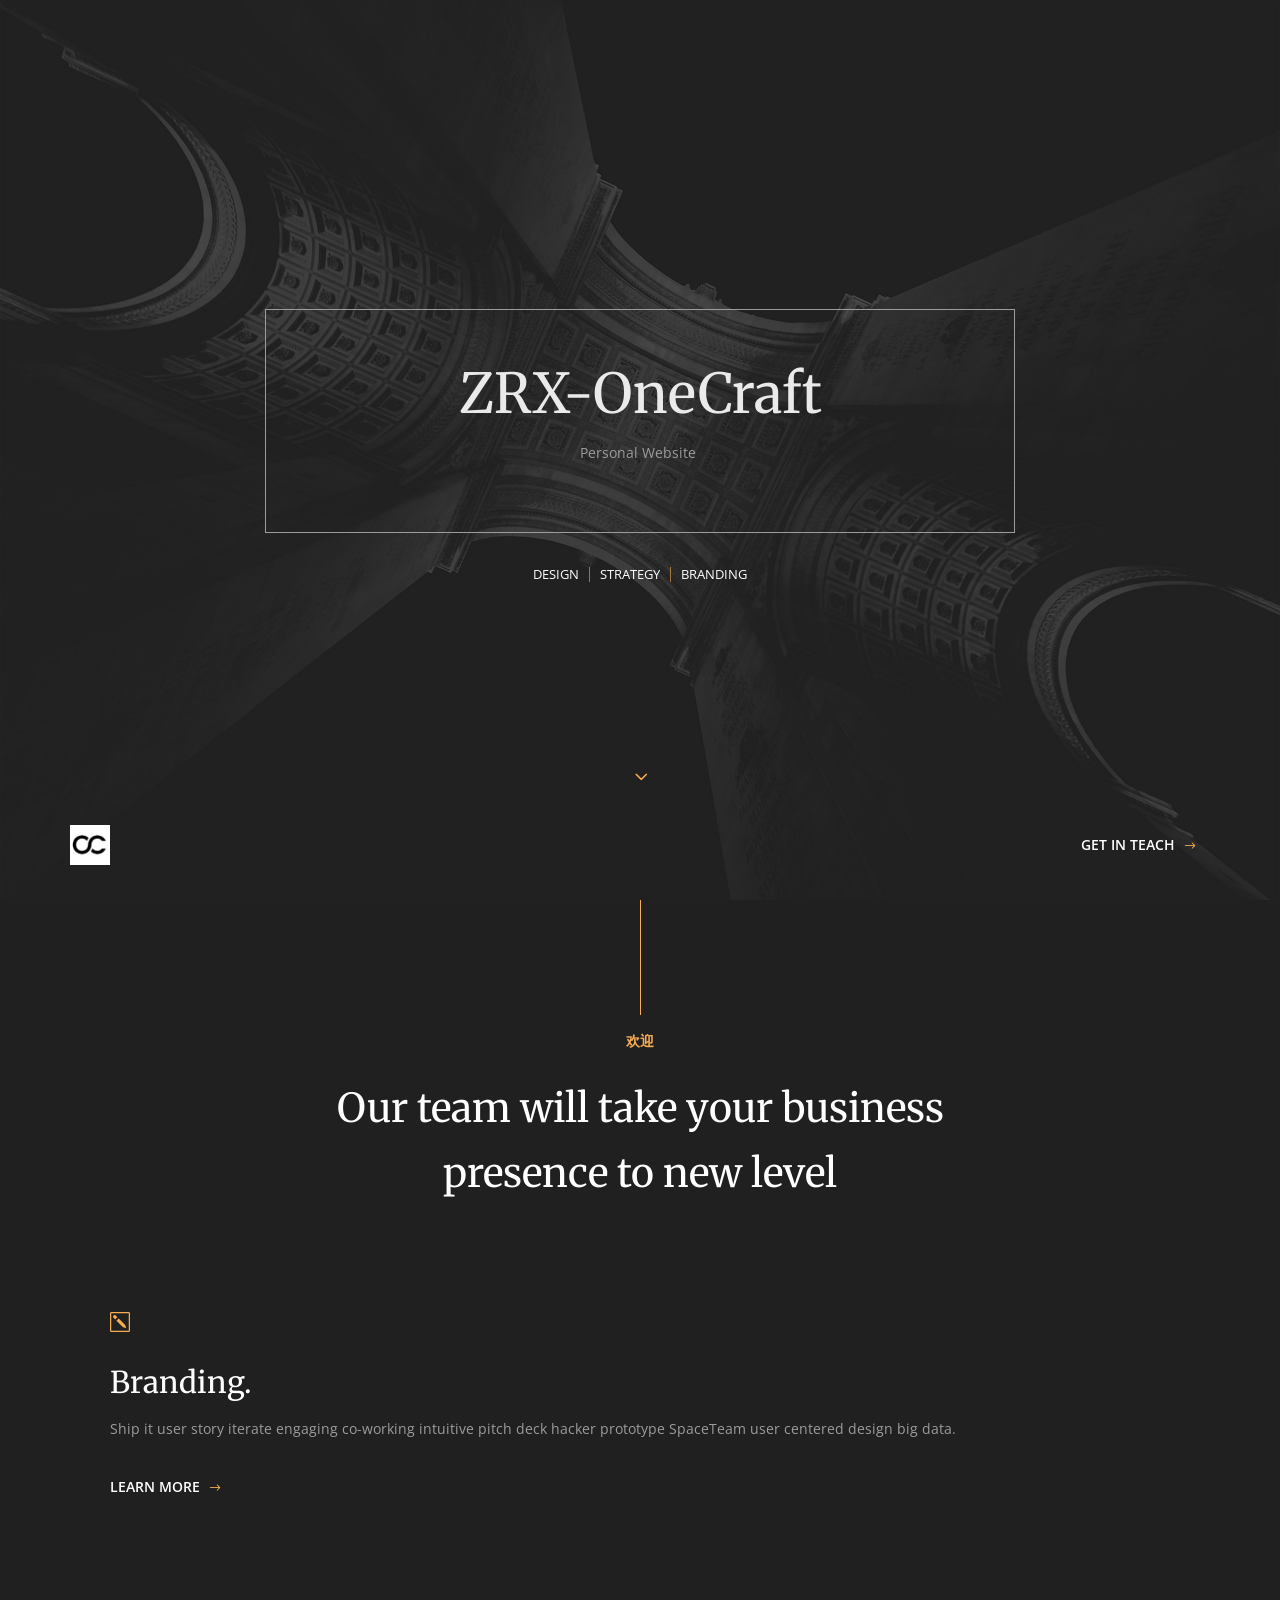
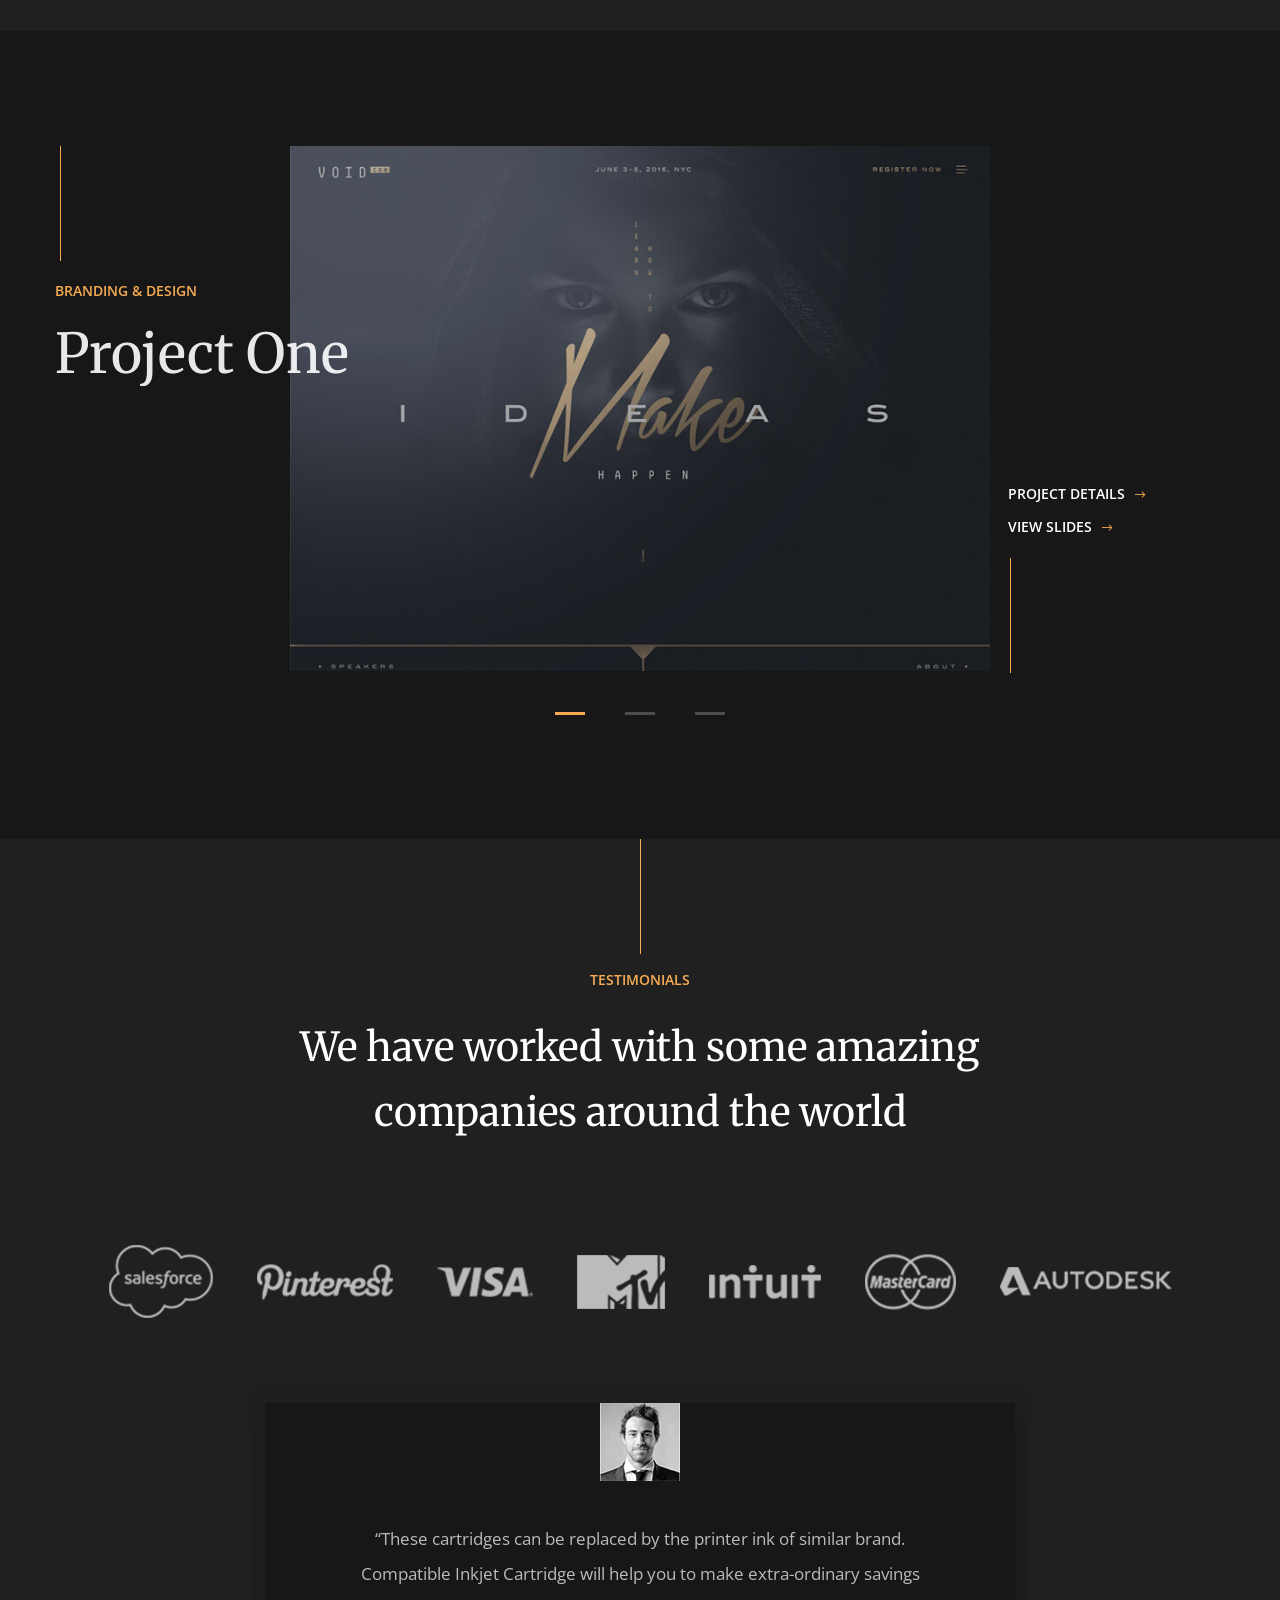
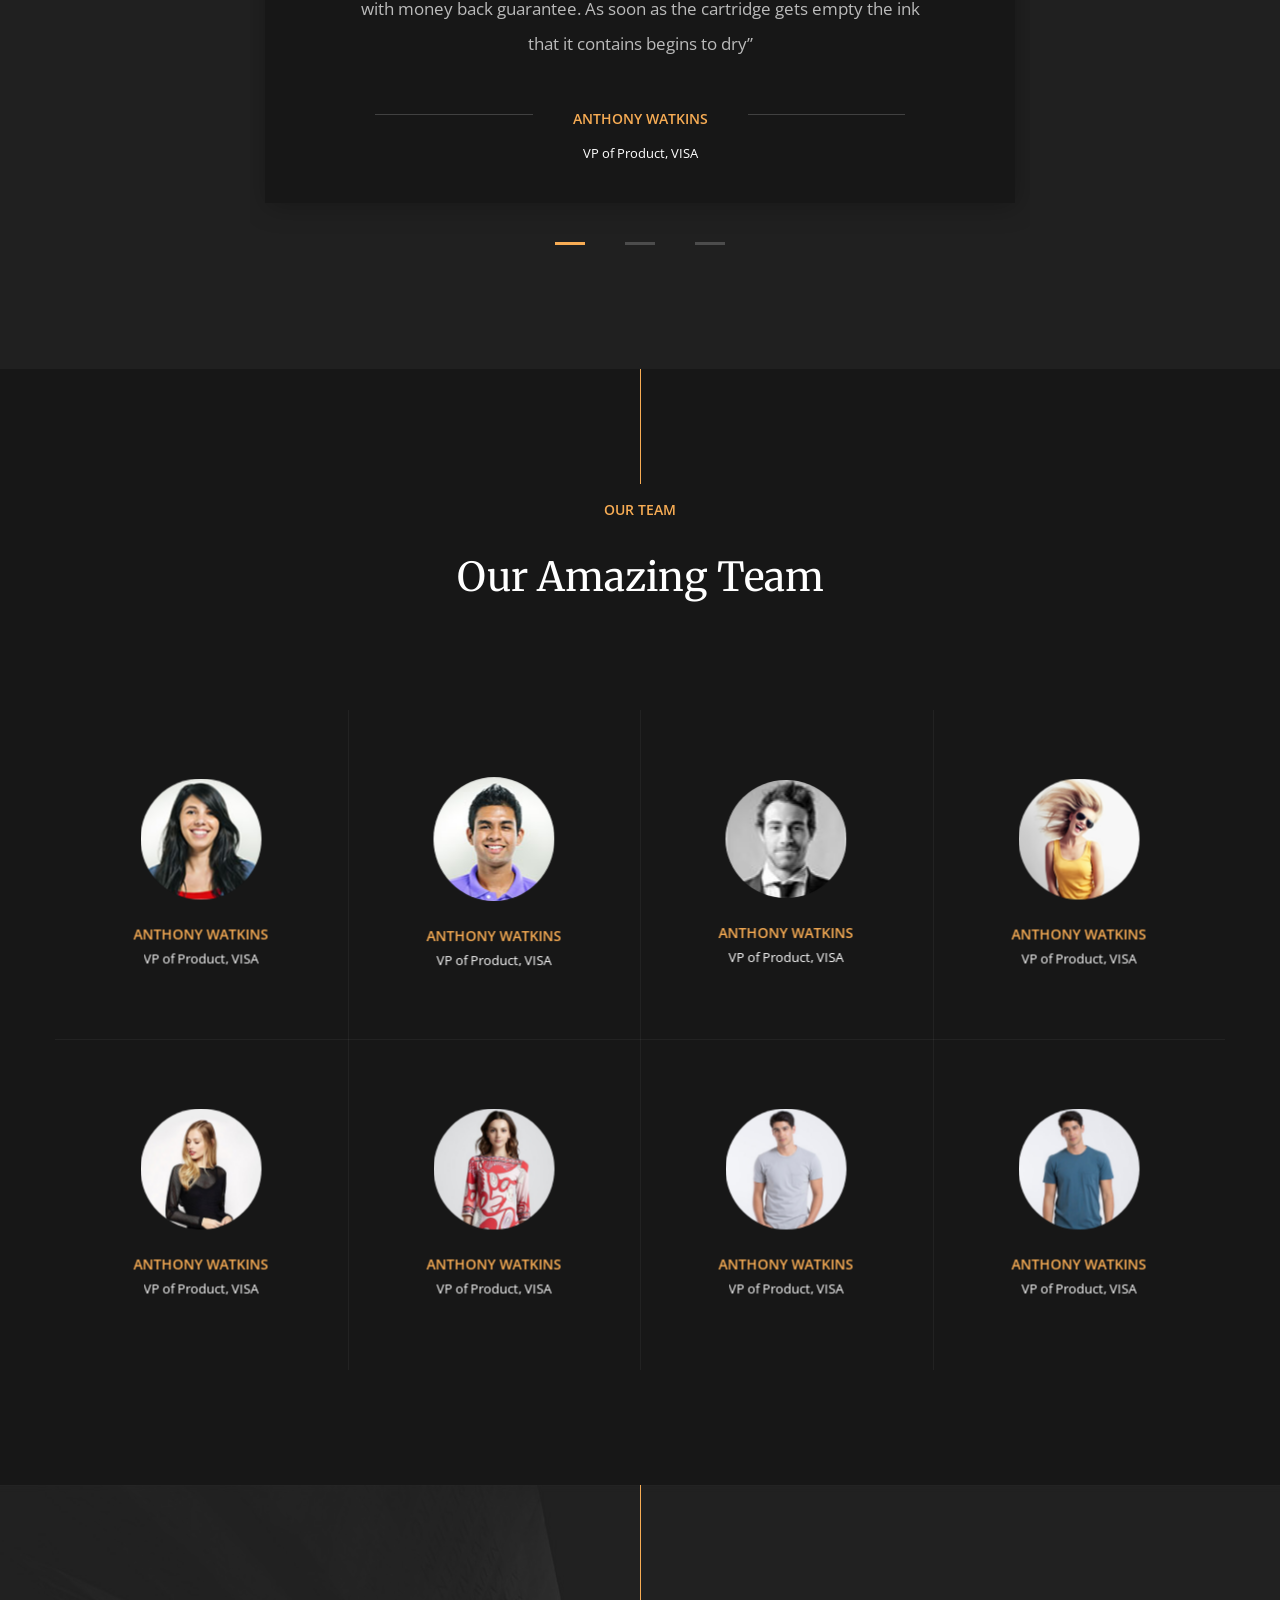
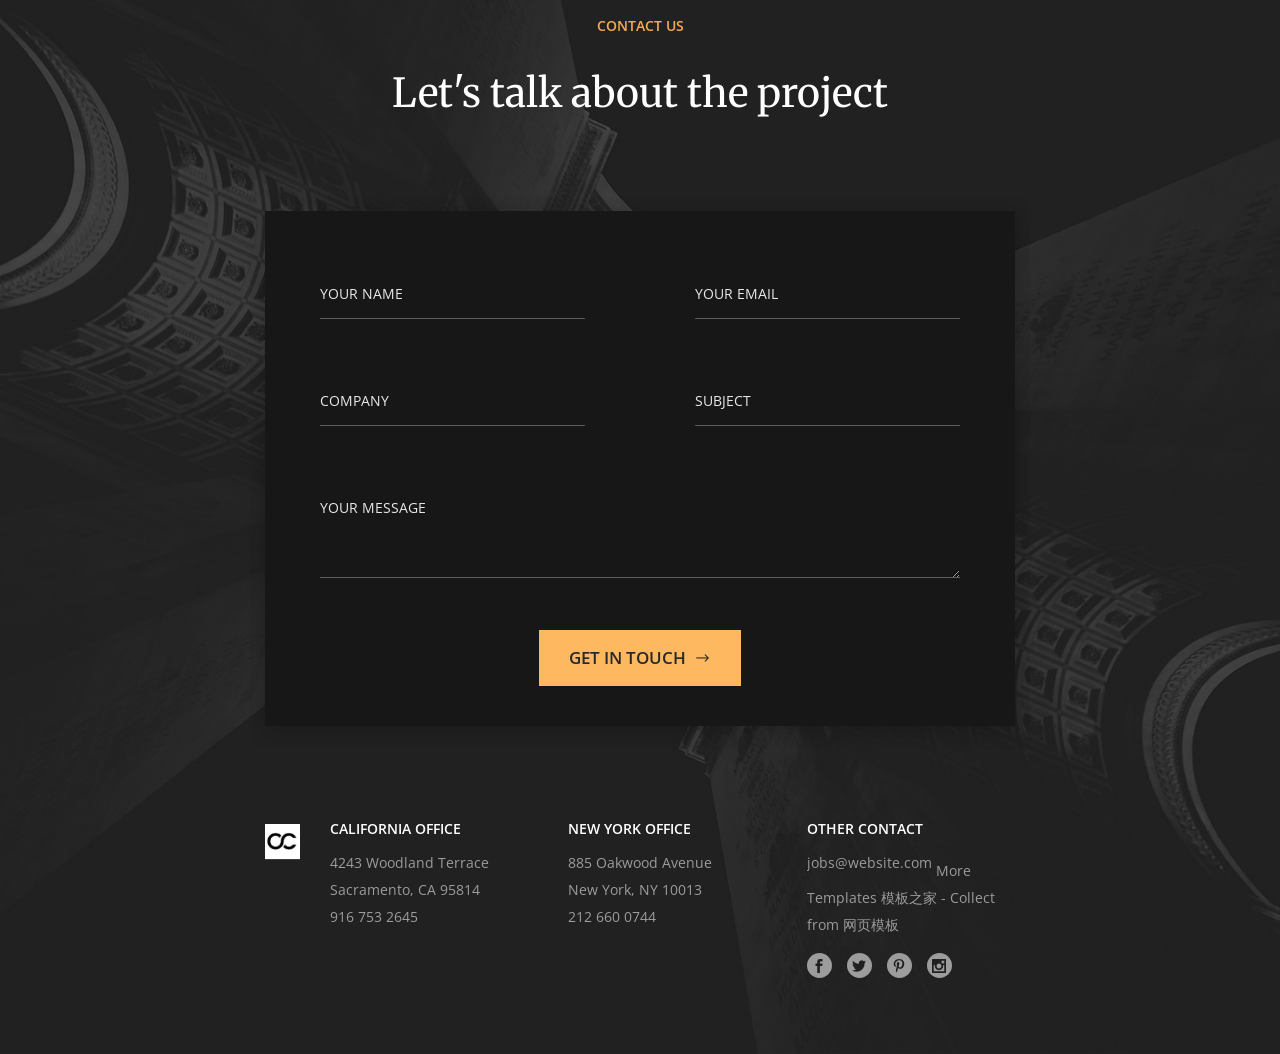
==== index.html @ 6c96214d "Add files via upload" ====
<!DOCTYPE html>
<!--[if IE 7]>    <html class="no-js ie7 oldie" lang="en-US"> <![endif]-->
<!--[if IE 8]>    <html class="no-js ie8 oldie" lang="en-US"> <![endif]-->
<!--[if gt IE 8]><!-->
<html lang="en">
    <head>     
  
        <!-- TITLE OF SITE --> 
        <title>FUSION Responsive</title>
  
        <!-- Meta -->
        <meta charset="utf-8">
        <meta name="description" content="Free Responsive Animated Portfolio Template" />
        <meta name="keywords" content="portfolio, template, responsive, bootstrap" />
        
        <meta name="viewport" content="width=device-width, initial-scale=1, maximum-scale=1">
        <meta name="robots" content="noindex">

        <!-- FAV AND TOUCH ICONS   -->
        <link rel="icon" href="images/favicon.ico">
        <link rel="apple-touch-icon" href="images/apple-touch-icon.png">
        <link rel="apple-touch-icon" sizes="72x72" href="images/apple-touch-icon-72x72.png">
        <link rel="apple-touch-icon" sizes="114x114" href="images/apple-touch-icon-114x114.png">

        <!-- GOOGLE FONTS -->
        <link href='https://fonts.googleapis.com/css?family=Merriweather:400,300,700,900' rel='stylesheet' type='text/css'>
        <!-- font-family: 'Merriweather', serif; -->
        <link href='https://fonts.googleapis.com/css?family=Open+Sans:400,300,600,700,800' rel='stylesheet' type='text/css'>
        <!-- font-family: 'Open Sans', sans-serif; -->

        <!-- BOOTSTRAP CSS -->
        <link rel="stylesheet" href="bootstrap/css/bootstrap.min.css">

        <!-- Image Slider -->
        <link rel="stylesheet" href="css/plagin-css/owl.carousel.css">

        <!-- FONT ICONS -->
        <link rel="stylesheet" href="icons/rik-icons/styles.css">

        <!--   COUSTOM CSS link  -->
        <link rel="stylesheet" href="css/style.css">
        <link rel="stylesheet" href="css/responsive.css">

        <!--[if lt IE 9]>
            <script src="js/plagin-js/html5shiv.js"></script>
            <script src="js/plagin-js/respond.min.js"></script>
        <![endif]-->


    </head>
    <body class="style-1">
        
        <!-- Start: Preloader Section
        =================================== -->
        <div id="main-preloader" class="main-preloader semi-dark-background">
            <div class="container full-height">
                <div class="row full-height">
                    <div class="full-height col-md-8 col-md-offset-2 col-sm-10 col-sm-offset-1 col-xs-12">

                        <div class="main-preloader-inner">

                            <h1 class="preloader-percentage">
                                <span class="preloader-percentage-text">0%</span> <!-- Show Percentage Number -->
                                <!-- <span class="percentage">%</span> -->
                            </h1>
                            <div class="preloader-bar-outer">
                                <div class="preloader-bar"></div> <!-- Percentage Precess Bar -->
                            </div>

                        </div>
                        
                    </div>
                </div>
            </div>
        </div>
        <!-- End: Preloader Section
        =================================== -->



        <!-- Start: Navbar  Area
        ============================= -->
        <nav class="navbar navbar-fixed-top main-navbar-top navbar-top-js" id="main-navbar-top" >
            <div class="container relative">
                <div class="navbar-header">

                    <!-- Menu Button show Mobile view -->
                    <button type="button" class="nav-trigger nav-trigger-animate"  data-target="#js-navbar-menu">
                        <span aria-hidden="true" class="icon"></span>
                    </button>

                    <!-- TEMPLATE LOGO LIGHT -->
                    <a class="navbar-brand light-logo btn-scroll" href="#home-section"><img src="images/logo.png" alt="" class="img-responsive"></a>

                </div>
                
                <!-- Main Menu List -->
                <div class="navbar-collapse" id="js-navbar-menu">
                    <ul class="nav navbar-nav navbar-right" id="navbar-nav">
                        <li><a class="btn-nav" href="#services-section">services</a></li>
                        <li><a class="btn-nav" href="#portfolio-section">portfolio</a></li>
                        <li><a class="btn-nav" href="#testimonial-section">testimonials</a></li>
                        <li><a class="btn-nav" href="#team-section">team</a></li>
                        <li><a class="btn-nav" href="#contact-us-section">Contact Us</a></li>
                    </ul>
                </div>


                <!-- Right Side Navigation Button -->
                <div class="navbar-collapse-right hidden-xs " >
                    <ul class="nav navbar-nav navbar-right btn-scroll">
                        <li><a class="btn-nav" href="#contact-us-section">Get in Teach <i class="icon icon-arrow-right"></i></a></li>
                    </ul>
                </div>

            </div>
        </nav>
        <!-- End: Navbar Area
        ============================= -->




        <!--Start: 1st Section  
            - HOME PAGE 
        ====================================-->
        <div class="section section-item home-section overflow hide-overlay overlay-color bg-image-1 wow" id="home-section">
            <div class="inner-container ">
                <div class="container">
                    <div class="row">
                        
                        <div class="col-md-8 col-md-offset-2 col-sm-10 col-sm-offset-1 col-xs-12">

                            <div class="home-content-outer text-center">
                                
                                <div class="overflow">
                                    <div class="heading-outer left-right relative">
                                        <div class="heading-outer top-bottom relative">
                                            <div class="overflow p-t-40 p-l-40 p-r-40 p-b-40">
                                                <div class="section-heading-outer">
                                                  <h1 class="heading">ZRX-OneCraft</h1>
                                                    <p>Personal Website&nbsp;</p>
                                                </div>
                                            </div>
                                        </div>
                                    </div> 
                                </div>

                                <div class="overflow m-t-30">
                                    <div class="list-view">
                                        <ul class="nav">
                                            <li><a class="btn-mask" href="#">DESIGN</a></li>
                                            <li><a class="btn-mask" href="#">STRATEGY</a></li>
                                            <li><a class="btn-mask" href="#">BRANDING</a></li>
                                        </ul>
                                    </div>
                                </div>
                            </div>

                        </div>
                        
                        <!-- Next Section Arrow -->
                        <div class="footer-button">
                            <div class="overflow m-t-30">
                                <div class="btn-form-outer btn-scroll">  <!-- Button Area -->
                                    <a href="#services-section" class="btn"><i class="icon icon-arrow-carrot-down"></i></a>
                                </div>
                            </div>
                        </div>

                        <!-- Home Page Buttom Navigation -->
                        <nav class="navbar navbar-fixed-top main-navbar-top home-nav overflow">
                            <div class="container relative home-nav-inner">
                                <div class="navbar-header">

                                    <!-- TEMPLATE LOGO LIGHT -->
                                    <a class="navbar-brand light-logo" href="#"><img src="images/logo.png" alt="" class="img-responsive"></a>

                                </div>

                                <div class="navbar-collapse-right" >
                                    <ul class="nav navbar-nav navbar-right btn-scroll">
                                        <li>
                                            <a class="btn-nav btn-mask" href="#contact-us-section">Get in Teach <i class="icon icon-arrow-right"></i></a>
                                        </li>
                                    </ul>
                                </div>

                            </div>
                        </nav>
                        <!-- End: Home Page Buttom Navigation -->

                    </div>
                </div>
            </div>
        </div> 
        <!--End: 1st Section  
            - HOME PAGE 
        ====================================-->


        

        <!--Start: 2nd Section  
            - SERVICES PAGE 
        ====================================-->
        <div class=" section section-item combine-section hide-overlay overflow semi-dark-background" id="services-section">
            
            <div class="inner-container services-section ">
                 <div class="container">
                    <div class="row">


                        <!-- Start: Section Heading -->
                        <div class="section-header col-md-8 col-md-offset-2 col-sm-10 col-sm-offset-1">
                            <div class="overflow">
                                <div class="line-outer">
                                    <div class="line wow"></div>
                                </div>
                            </div>
                            <div class="overflow">
                                <div class="section-heading-outer m-b-15">
                                    <p class="sub-heading wow">欢迎</p>
                                </div> 
                            </div>
                            <div class="overflow">
                                <div class="section-heading-outer p-l-50 p-r-50">
                                    <h2 class="section-heading wow">Our team will take your business presence to new level</h2>
                                </div>
                            </div>
                        </div>
                        <!-- End: Section Heading -->

                        <div class="clearfix"></div>
                        
                        <!-- Start: Each Services Section -->
                        <div class="each-services-outer overflow section-separator sp-bottom"> <!-- End: .each-services -->

                            <div class="each-services col-sm-4 col-xs-12 col-lg-12">
                                <div class="each-services-inner">
                                    
                                    <div class="overflow">
                                        <div class="features-icon-outer wow">
                                            <i class="icon icon-icon-pencil-edit-alt features-icon"></i>
                                        </div>
                                    </div>
                                    <div class="overflow">
                                        <div class="title-outer wow">
                                            <h4 class="title">Branding.</h4>
                                        </div>
                                    </div>
                                    <div class="overflow">
                                        <div class="pera-outer wow">
                                            <p>Ship it user story iterate engaging co-working intuitive pitch deck hacker prototype SpaceTeam user centered design big data.</p>
                                        </div>
                                    </div>
                                    <div class="overflow m-t-30">
                                        <div class="btn-form-outer wow">  <!-- Button Area -->
                                            <a href="#services-2" class="btn right-icon btn-services btn-mask">LEARN MORE <i class="icon icon-arrow-right"></i></a>
                                        </div>
                                    </div>

                                </div>
                            </div> <!-- End: .each-services -->                            <!-- End: .each-services -->

                        </div> 
                        <!-- End: Each Services Section -->
                        

                        <!-- Start: Each Services Part Full Detail -->
                        <div class="services-full-view">
                            
                            <div class="services-details" id="services-1">
                                <div class="services-inner relative overflow">

                                    <!-- Features Image -->
                                    <div class="col-sm-6 col-xs-12">
                                        <div class="features-image-outer">
                                            <div class="image-outer">
                                                <img src="images/services-1.jpg" alt="Services Image" class="img-responsive">
                                            </div>
                                        </div>
                                    </div> <!-- End: Features Image Area -->

                                    <!-- Content Area -->
                                    <div class="col-sm-6 col-xs-12">
                                        <div class="services-content-outer">

                                            <div class="line-outer">
                                                <div class="line"></div>
                                            </div>

                                            <div class="section-title-outer overflow">
                                                <h3 class="section-title">Strategy.</h3>
                                            </div>

                                            <div class="overflow m-b-15">
                                                <div class="title-outer">
                                                    <h6 class="title relative">PERFECT STARATEGY FORYOUR BRAND</h6>
                                                </div>
                                            </div>

                                            <div class="overflow">
                                                <div class="pera-outer">
                                                    <p>Chances are unless you are very lucky you will go thru many different relationships before you find your special someone. Finding your sole mate is like gambling. In poker and blackjack you may have to play dozens of hands until you get a winning hand, and it is the same with relationships.</p>
                                                </div>
                                            </div>

                                            <div class="overflow">
                                                <div class="pera-outer">

                                                    <p>During your life you will probably meet some people who seem like they may be the one, or that they are closers, and I thought everything was great, until I started to seriously consider getting married.</p>
                                                </div>
                                            </div>

                                            <div class="overflow m-t-15">
                                                <div class="list-outer">
                                                    <div class="list col-sm-6">
                                                        <div class="row">
                                                            <i class="icon icon-icon-ribbon"></i> Award-winning Strategist
                                                        </div>
                                                    </div>
                                                    <div class="list col-sm-6">
                                                        <div class="row">
                                                            <i class="icon icon-icon-search-alt"></i> Extended Research
                                                        </div>
                                                    </div>
                                                    <div class="list col-sm-6">
                                                        <div class="row">
                                                            <i class="icon icon-icon-document"></i> Bullet-prof Planning
                                                        </div>
                                                    </div>
                                                    <div class="list col-sm-6">
                                                        <div class="row">
                                                            <i class="icon icon-icon-like-alt"></i> Trusted by Thousands
                                                        </div>
                                                    </div>
                                                </div>
                                            </div>

                                            <div class="overflow">
                                                <div class="btn-outer m-t-50">
                                                    <a href="#8" class="btn btn-fill right-icon">GET IN TOUCH <i class="icon icon-arrow-right"></i></a>
                                                </div>
                                            </div>

                                        </div> <!-- End: .services-content-outer -->
                                    </div> <!-- End: Content Area -->
                                    
                                    <!-- Button Area -->
                                    <div class="back-button-outer overflow">  
                                        <a href="#" class="btn btn-services-back btn-mask"><i class="icon icon-arrow-carrot-left-alt2"></i></a>
                                    </div>

                                </div> <!-- End: .services-inner -->
                            </div> <!-- End: .services-details -->

                            <div class="services-details" id="services-2">
                                <div class="services-inner relative overflow">

                                    <!-- Features Image -->
                                    <div class="col-sm-6 col-xs-12">
                                        <div class="features-image-outer">
                                            <div class="image-outer">
                                                <img src="images/services-1.jpg" alt="Services Image" class="img-responsive">
                                            </div>
                                        </div>
                                    </div> <!-- End: Features Image Area -->

                                    <!-- Content Area -->
                                    <div class="col-sm-6 col-xs-12">
                                        <div class="services-content-outer">

                                            <div class="line-outer">
                                                <div class="line"></div>
                                            </div>

                                            <div class="section-title-outer overflow">
                                                <h3 class="section-title">Strategy.</h3>
                                            </div>

                                            <div class="overflow m-b-15">
                                                <div class="title-outer">
                                                    <h6 class="title relative">PERFECT STARATEGY FORYOUR BRAND</h6>
                                                </div>
                                            </div>

                                            <div class="overflow">
                                                <div class="pera-outer">
                                                    <p>Chances are unless you are very lucky you will go thru many different relationships before you find your special someone. Finding your sole mate is like gambling. In poker and blackjack you may have to play dozens of hands until you get a winning hand, and it is the same with relationships.</p>
                                                </div>
                                            </div>

                                            <div class="overflow">
                                                <div class="pera-outer">

                                                    <p>During your life you will probably meet some people who seem like they may be the one, or that they are closers, and I thought everything was great, until I started to seriously consider getting married.</p>
                                                </div>
                                            </div>

                                            <div class="overflow m-t-15">
                                                <div class="list-outer">
                                                    <div class="list col-sm-6">
                                                        <div class="row">
                                                            <i class="icon icon-icon-ribbon"></i> Award-winning Strategist
                                                        </div>
                                                    </div>
                                                    <div class="list col-sm-6">
                                                        <div class="row">
                                                            <i class="icon icon-icon-search-alt"></i> Extended Research
                                                        </div>
                                                    </div>
                                                    <div class="list col-sm-6">
                                                        <div class="row">
                                                            <i class="icon icon-icon-document"></i> Bullet-prof Planning
                                                        </div>
                                                    </div>
                                                    <div class="list col-sm-6">
                                                        <div class="row">
                                                            <i class="icon icon-icon-like-alt"></i> Trusted by Thousands
                                                        </div>
                                                    </div>
                                                </div>
                                            </div>

                                            <div class="overflow">
                                                <div class="btn-outer m-t-50">
                                                    <a href="#8" class="btn btn-fill right-icon">GET IN TOUCH <i class="icon icon-arrow-right"></i></a>
                                                </div>
                                            </div>

                                        </div> <!-- End: .services-content-outer -->
                                    </div> <!-- End: Content Area -->
                                    
                                    <!-- Button Area -->
                                    <div class="back-button-outer overflow">  
                                        <a href="#" class="btn btn-services-back btn-mask"><i class="icon icon-arrow-carrot-left-alt2"></i></a>
                                    </div>

                                </div> <!-- End: .services-inner -->
                            </div> <!-- End: .services-details -->

                            <div class="services-details" id="services-3">
                                <div class="services-inner relative overflow">

                                    <!-- Features Image -->
                                    <div class="col-sm-6 col-xs-12">
                                        <div class="features-image-outer">
                                            <div class="image-outer">
                                                <img src="images/services-1.jpg" alt="Services Image" class="img-responsive">
                                            </div>
                                        </div>
                                    </div> <!-- End: Features Image Area -->

                                    <!-- Content Area -->
                                    <div class="col-sm-6 col-xs-12">
                                        <div class="services-content-outer">

                                            <div class="line-outer">
                                                <div class="line"></div>
                                            </div>

                                            <div class="section-title-outer overflow">
                                                <h3 class="section-title">Strategy.</h3>
                                            </div>

                                            <div class="overflow m-b-15">
                                                <div class="title-outer">
                                                    <h6 class="title relative">PERFECT STARATEGY FORYOUR BRAND</h6>
                                                </div>
                                            </div>

                                            <div class="overflow">
                                                <div class="pera-outer">
                                                    <p>Chances are unless you are very lucky you will go thru many different relationships before you find your special someone. Finding your sole mate is like gambling. In poker and blackjack you may have to play dozens of hands until you get a winning hand, and it is the same with relationships.</p>
                                                </div>
                                            </div>

                                            <div class="overflow">
                                                <div class="pera-outer">

                                                    <p>During your life you will probably meet some people who seem like they may be the one, or that they are closers, and I thought everything was great, until I started to seriously consider getting married.</p>
                                                </div>
                                            </div>

                                            <div class="overflow m-t-15">
                                                <div class="list-outer">
                                                    <div class="list col-sm-6">
                                                        <div class="row">
                                                            <i class="icon icon-icon-ribbon"></i> Award-winning Strategist
                                                        </div>
                                                    </div>
                                                    <div class="list col-sm-6">
                                                        <div class="row">
                                                            <i class="icon icon-icon-search-alt"></i> Extended Research
                                                        </div>
                                                    </div>
                                                    <div class="list col-sm-6">
                                                        <div class="row">
                                                            <i class="icon icon-icon-document"></i> Bullet-prof Planning
                                                        </div>
                                                    </div>
                                                    <div class="list col-sm-6">
                                                        <div class="row">
                                                            <i class="icon icon-icon-like-alt"></i> Trusted by Thousands
                                                        </div>
                                                    </div>
                                                </div>
                                            </div>

                                            <div class="overflow">
                                                <div class="btn-outer m-t-50">
                                                    <a href="#8" class="btn btn-fill right-icon">GET IN TOUCH <i class="icon icon-arrow-right"></i></a>
                                                </div>
                                            </div>

                                        </div> <!-- End: .services-content-outer -->
                                    </div> <!-- End: Content Area -->
                                    
                                    <!-- Button Area -->
                                    <div class="back-button-outer overflow">  
                                        <a href="#" class="btn btn-services-back btn-mask"><i class="icon icon-arrow-carrot-left-alt2"></i></a>
                                    </div>

                                </div> <!-- End: .services-inner -->
                            </div> <!-- End: .services-details -->

                        </div>
                        <!-- End: Each Services Part Full Detail -->

                    </div> <!-- End: .row -->
                </div> <!-- End: .container -->
            </div> <!-- End: . -->

        </div><div class="tlinks">Collect from <a href="http://www.cssmoban.com/"  title="网站模板">网站模板</a></div>
        <!--End: 2nd Section  
            - SERVICES PAGE 
        ====================================-->

   


        <!--Start: 3rd Section  
            - Portfolio PAGE
        ====================================-->
        <div class=" section section-item dark-background" id="portfolio-section">
            <div class="inner-container ">
                 <div class="container">
                    <div class="row section-separator">

                        <div class="col-sm-12 overflow">
                            <div class="row portfolio-container wow">
                                <div class="portfolio-wrapper pagination-style-1 owl-carousel">

                                    <!-- SLIDES -->

                                    <div class="item ">
                                        
                                        <div class="porifolio-section overflow">

                                            <div class="col-xs-10 col-xs-offset-1">
                                                <div class="row">
                                                    <div class="image text-center">
                                                        <img src="images/features-1.jpg" alt="Features Image">
                                                    </div>
                                                </div>
                                            </div>

                                            <div class="each-portfolio-heading">
                                                <div class="heading-text overflow wow">
                                                    <div class="line"></div>
                                                    <div class="overflow">
                                                        <div class="sub-heading-outer">
                                                            <p class="sub-heading">BRANDING &AMP; DESIGN</p>
                                                        </div>
                                                    </div>
                                                    <div class="text overflow">
                                                        <div class="inner">
                                                            Project One
                                                        </div>
                                                    </div>
                                                </div>

                                                <div class="link-list overflow wow">
                                                    <div class="link one overflow">
                                                        <div class="inner">
                                                            <a class="btn btn-project-detail right-icon btn-mask" href="#" data-element="project-detail">PROJECT DETAILS <i class="icon icon-arrow-right"></i></a>
                                                        </div>
                                                    </div>
                                                    <div class="link two overflow">
                                                        <div class="inner">
                                                            <a class="btn btn-slider right-icon btn-mask"  data-element="slider">VIEW SLIDES <i class="icon icon-arrow-right"></i></a>
                                                        </div>
                                                    </div>
                                                    <div class="line hidden-xs"></div>
                                                </div>
                                            </div>

                                            <div class="col-md-10 col-md-offset-1 col-sm-12 slider-outer">
                                                <div class="overflow">
                                                    <div class="slider text-center">
                                                        
                                                        <div class="project-slider-outer">
                                                            <div class="project-slider owl-carousel">

                                                                <div class="item">
                                                                    <img src="images/features-3.jpg" alt="Slider Images" class="img-responsive">
                                                                </div>
                                                                <div class="item">
                                                                    <img src="images/features-4.jpg" alt="Slider Images" class="img-responsive">
                                                                </div>
                                                                <div class="item">
                                                                    <img src="images/features-5.jpg" alt="Slider Images" class="img-responsive">
                                                                </div>
                                                                <div class="item">
                                                                    <img src="images/features-6.jpg" alt="Slider Images" class="img-responsive">
                                                                </div>
                                                                <div class="item">
                                                                    <img src="images/features-7.jpg" alt="Slider Images" class="img-responsive">
                                                                </div>
                                                                
                                                            </div>
                                                        </div>

                                                        <div class="btn-outer text-left">
                                                            <a href="#" class="btn left-icon btn-slider-back btn-mask"><i class="icon icon-arrow-left"></i> BACK TO PORTFOLIO</a>
                                                        </div>
                                                    </div>
                                                </div>
                                            </div>

                                            <div class="col-xs-12 project-detail-outer">
                                                    
                                                <div class="project-detail">
                                                    <div class="project-detail-inner relative semi-dark-background overflow">

                                                        <div class="col-sm-6 col-xs-12 vertical-middle project-detail-content">
                                                                
                                                            <div class="overflow">
                                                                <div class="heading-outer">
                                                                    <h2 class="heading">Project One</h2>
                                                                </div>
                                                            </div> <!-- End: .overflow -->

                                                            <div class="overflow">
                                                                <ul class="nav list">
                                                                    <li><p class="sub-heading">BRANDING &AMP; DESIGN</p></li>
                                                                    <li><p class="sub-heading">MARCH 2016</p></li>
                                                                </ul>
                                                            </div> <!-- End: .overflow -->

                                                            <div class="overflow">
                                                                <div class="pera-outer m-t-30">
                                                                    <p>Having a baby can be a nerve wracking experience for new parents – not the nine months of pregnancy, I’m talking about after the infant is brought home from the hospital. It’s always the same thing, by the time they have their third child they have it all figured out, but with number one it’s a learning thing.</p>
                                                                    <p>Baby monitors help you hear your baby’s needs without you having to be in the room with the baby. Some baby monitors are portable, or “mobile” and are small enough that you can carry it in your pocket as you do your daily chores around the house. Depending on your price range it’s best to have a base unit that plugs into the wall. The receiving unit can be like your portable phone, you can carry it around with you, and plug it back into the base unit to be recharged.</p>
                                                                </div>
                                                            </div> <!-- End: .overflow -->

                                                            <div class="overflow">
                                                                <div class="full-view-outer">
                                                                    <a href="#" class="btn right-icon btn-mask">SEE THE PROJECT <i class="icon icon-arrow-right"></i></a>
                                                                </div>
                                                            </div> <!-- End: .overflow -->

                                                        </div> <!-- End: END LEFT SIDE -->

                                                        <!-- Right side Image -->
                                                        <div class="col-sm-6 col-xs-12 vertical-middle overflow project-detail-image">
                                                            <div class="row text-right display-full">
                                                                <div class="project-detail-image-outer display-full">
                                                                    <img src="images/features-2.jpg" alt="Portfolio Image">
                                                                </div>
                                                            </div>
                                                        </div> <!-- End: RIGHT SIDE -->

                                                    </div> <!-- End: .project-detail-content -->

                                                    <div class="clearfix"></div>
                                                    
                                                    <!-- Back Button Area -->
                                                    <div class="overflow">
                                                        <div class="btn-outer text-center m-t-30">
                                                            <a href="#" class="btn left-icon btn-slider-back btn-mask"><i class="icon icon-arrow-left"></i> BACK TO PORTFOLIO</a>
                                                        </div>
                                                    </div>
                                                    <!-- End: Back Button Area -->

                                                </div> <!-- End: .project-detail -->

                                            </div> <!-- End: .col-xs-12 -->

                                        </div> 

                                    </div> <!-- End: .item -->
                                    <div class="item ">
                                        
                                        <div class="porifolio-section overflow">

                                            <div class="col-xs-10 col-xs-offset-1">
                                                <div class="row">
                                                    <div class="image text-center">
                                                        <img src="images/features-1.jpg" alt="Features Image">
                                                    </div>
                                                </div>
                                            </div>

                                            <div class="each-portfolio-heading">
                                                <div class="heading-text overflow wow">
                                                    <div class="line"></div>
                                                    <div class="overflow">
                                                        <div class="sub-heading-outer">
                                                            <p class="sub-heading">BRANDING &AMP; DESIGN</p>
                                                        </div>
                                                    </div>
                                                    <div class="text overflow">
                                                        <div class="inner">
                                                            Project Two
                                                        </div>
                                                    </div>
                                                </div>

                                                <div class="link-list overflow wow">
                                                    <div class="link one overflow">
                                                        <div class="inner">
                                                            <a class="btn btn-project-detail right-icon btn-mask" href="#" data-element="project-detail">PROJECT DETAILS <i class="icon icon-arrow-right"></i></a>
                                                        </div>
                                                    </div>
                                                    <div class="link two overflow">
                                                        <div class="inner">
                                                            <a class="btn btn-slider right-icon btn-mask"  data-element="slider">VIEW SLIDES <i class="icon icon-arrow-right"></i></a>
                                                        </div>
                                                    </div>
                                                    <div class="line hidden-xs"></div>
                                                </div>
                                            </div>

                                            <div class="col-md-10 col-md-offset-1 col-sm-12 slider-outer">
                                                <div class="overflow">
                                                    <div class="slider text-center">
                                                        
                                                        <div class="project-slider-outer">
                                                            <div class="project-slider owl-carousel">

                                                                <div class="item">
                                                                    <img src="images/features-3.jpg" alt="Slider Images" class="img-responsive">
                                                                </div>
                                                                <div class="item">
                                                                    <img src="images/features-4.jpg" alt="Slider Images" class="img-responsive">
                                                                </div>
                                                                <div class="item">
                                                                    <img src="images/features-5.jpg" alt="Slider Images" class="img-responsive">
                                                                </div>
                                                                <div class="item">
                                                                    <img src="images/features-6.jpg" alt="Slider Images" class="img-responsive">
                                                                </div>
                                                                <div class="item">
                                                                    <img src="images/features-7.jpg" alt="Slider Images" class="img-responsive">
                                                                </div>
                                                                
                                                            </div>
                                                        </div>

                                                        <div class="btn-outer text-left">
                                                            <a href="#" class="btn left-icon btn-slider-back btn-mask"><i class="icon icon-arrow-left"></i> BACK TO PORTFOLIO</a>
                                                        </div>
                                                    </div>
                                                </div>
                                            </div>

                                            <div class="col-xs-12 project-detail-outer">
                                                    
                                                <div class="project-detail">
                                                    <div class="project-detail-inner relative semi-dark-background overflow">

                                                        <div class="col-md-6 col-sm-12 vertical-middle project-detail-content">
                                                                
                                                            <div class="overflow">
                                                                <div class="heading-outer">
                                                                    <h2 class="heading">Project Two</h2>
                                                                </div>
                                                            </div> <!-- End: .overflow -->

                                                            <div class="overflow">
                                                                <ul class="nav list">
                                                                    <li><p class="sub-heading">BRANDING &AMP; DESIGN</p></li>
                                                                    <li><p class="sub-heading">MARCH 2016</p></li>
                                                                </ul>
                                                            </div> <!-- End: .overflow -->

                                                            <div class="overflow">
                                                                <div class="pera-outer m-t-30">
                                                                    <p>Having a baby can be a nerve wracking experience for new parents – not the nine months of pregnancy, I’m talking about after the infant is brought home from the hospital. It’s always the same thing, by the time they have their third child they have it all figured out, but with number one it’s a learning thing.</p>
                                                                    <p>Baby monitors help you hear your baby’s needs without you having to be in the room with the baby. Some baby monitors are portable, or “mobile” and are small enough that you can carry it in your pocket as you do your daily chores around the house. Depending on your price range it’s best to have a base unit that plugs into the wall. The receiving unit can be like your portable phone, you can carry it around with you, and plug it back into the base unit to be recharged.</p>
                                                                </div>
                                                            </div> <!-- End: .overflow -->

                                                            <div class="overflow">
                                                                <div class="full-view-outer">
                                                                    <a href="#" class="btn right-icon btn-mask">SEE THE PROJECT <i class="icon icon-arrow-right"></i></a>
                                                                </div>
                                                            </div> <!-- End: .overflow -->

                                                        </div> <!-- End: END LEFT SIDE -->

                                                        <!-- Right side Image -->
                                                        <div class="col-md-6 col-sm-12 vertical-middle overflow project-detail-image">
                                                            <div class="row text-right display-full">
                                                                <div class="project-detail-image-outer display-full">
                                                                    <img src="images/features-2.jpg" alt="Portfolio Image">
                                                                </div>
                                                            </div>
                                                        </div> <!-- End: RIGHT SIDE -->

                                                    </div> <!-- End: .project-detail-content -->

                                                    <div class="clearfix"></div>
                                                    
                                                    <!-- Back Button Area -->
                                                    <div class="overflow">
                                                        <div class="btn-outer text-center m-t-30">
                                                            <a href="#" class="btn left-icon btn-slider-back btn-mask"><i class="icon icon-arrow-left"></i> BACK TO PORTFOLIO</a>
                                                        </div>
                                                    </div>
                                                    <!-- End: Back Button Area -->

                                                </div> <!-- End: .project-detail -->

                                            </div> <!-- End: .col-xs-12 -->

                                        </div> 

                                    </div> <!-- End: .item -->
                                    <div class="item ">
                                        
                                        <div class="porifolio-section overflow">

                                            <div class="col-xs-10 col-xs-offset-1">
                                                <div class="row">
                                                    <div class="image text-center">
                                                        <img src="images/features-1.jpg" alt="Features Image">
                                                    </div>
                                                </div>
                                            </div>

                                            <div class="each-portfolio-heading">
                                                <div class="heading-text overflow wow">
                                                    <div class="line"></div>
                                                    <div class="overflow">
                                                        <div class="sub-heading-outer">
                                                            <p class="sub-heading">BRANDING &AMP; DESIGN</p>
                                                        </div>
                                                    </div>
                                                    <div class="text overflow">
                                                        <div class="inner">
                                                            Project Three
                                                        </div>
                                                    </div>
                                                </div>

                                                <div class="link-list overflow wow">
                                                    <div class="link one overflow">
                                                        <div class="inner">
                                                            <a class="btn btn-project-detail right-icon btn-mask" href="#" data-element="project-detail">PROJECT DETAILS <i class="icon icon-arrow-right"></i></a>
                                                        </div>
                                                    </div>
                                                    <div class="link two overflow">
                                                        <div class="inner">
                                                            <a class="btn btn-slider right-icon btn-mask"  data-element="slider">VIEW SLIDES <i class="icon icon-arrow-right"></i></a>
                                                        </div>
                                                    </div>
                                                    <div class="line hidden-xs"></div>
                                                </div>
                                            </div>

                                            <div class="col-md-10 col-md-offset-1 col-sm-12 slider-outer">
                                                <div class="overflow">
                                                    <div class="slider text-center">
                                                        
                                                        <div class="project-slider-outer">
                                                            <div class="project-slider owl-carousel">

                                                                <div class="item">
                                                                    <img src="images/features-3.jpg" alt="Slider Images" class="img-responsive">
                                                                </div>
                                                                <div class="item">
                                                                    <img src="images/features-4.jpg" alt="Slider Images" class="img-responsive">
                                                                </div>
                                                                <div class="item">
                                                                    <img src="images/features-5.jpg" alt="Slider Images" class="img-responsive">
                                                                </div>
                                                                <div class="item">
                                                                    <img src="images/features-6.jpg" alt="Slider Images" class="img-responsive">
                                                                </div>
                                                                <div class="item">
                                                                    <img src="images/features-7.jpg" alt="Slider Images" class="img-responsive">
                                                                </div>
                                                                
                                                            </div>
                                                        </div>

                                                        <div class="btn-outer text-left">
                                                            <a href="#" class="btn left-icon btn-slider-back btn-mask"><i class="icon icon-arrow-left"></i> BACK TO PORTFOLIO</a>
                                                        </div>
                                                    </div>
                                                </div>
                                            </div>

                                            <div class="col-xs-12 project-detail-outer">
                                                    
                                                <div class="project-detail">
                                                    <div class="project-detail-inner relative semi-dark-background overflow">

                                                        <div class="col-md-6 col-sm-12 vertical-middle project-detail-content">
                                                                
                                                            <div class="overflow">
                                                                <div class="heading-outer">
                                                                    <h2 class="heading">Project Three</h2>
                                                                </div>
                                                            </div> <!-- End: .overflow -->

                                                            <div class="overflow">
                                                                <ul class="nav list">
                                                                    <li><p class="sub-heading">BRANDING &AMP; DESIGN</p></li>
                                                                    <li><p class="sub-heading">MARCH 2016</p></li>
                                                                </ul>
                                                            </div> <!-- End: .overflow -->

                                                            <div class="overflow">
                                                                <div class="pera-outer m-t-30">
                                                                    <p>Having a baby can be a nerve wracking experience for new parents – not the nine months of pregnancy, I’m talking about after the infant is brought home from the hospital. It’s always the same thing, by the time they have their third child they have it all figured out, but with number one it’s a learning thing.</p>
                                                                    <p>Baby monitors help you hear your baby’s needs without you having to be in the room with the baby. Some baby monitors are portable, or “mobile” and are small enough that you can carry it in your pocket as you do your daily chores around the house. Depending on your price range it’s best to have a base unit that plugs into the wall. The receiving unit can be like your portable phone, you can carry it around with you, and plug it back into the base unit to be recharged.</p>
                                                                </div>
                                                            </div> <!-- End: .overflow -->

                                                            <div class="overflow">
                                                                <div class="full-view-outer">
                                                                    <a href="#" class="btn right-icon btn-mask">SEE THE PROJECT <i class="icon icon-arrow-right"></i></a>
                                                                </div>
                                                            </div> <!-- End: .overflow -->

                                                        </div> <!-- End: END LEFT SIDE -->

                                                        <!-- Right side Image -->
                                                        <div class="col-md-6 col-sm-12 vertical-middle overflow project-detail-image">
                                                            <div class="row text-right display-full">
                                                                <div class="project-detail-image-outer display-full">
                                                                    <img src="images/features-2.jpg" alt="Portfolio Image">
                                                                </div>
                                                            </div>
                                                        </div> <!-- End: RIGHT SIDE -->

                                                    </div> <!-- End: .project-detail-content -->

                                                    <div class="clearfix"></div>
                                                    
                                                    <!-- Back Button Area -->
                                                    <div class="overflow">
                                                        <div class="btn-outer text-center m-t-30">
                                                            <a href="#" class="btn left-icon btn-slider-back btn-mask"><i class="icon icon-arrow-left"></i> BACK TO PORTFOLIO</a>
                                                        </div>
                                                    </div>
                                                    <!-- End: Back Button Area -->

                                                </div> <!-- End: .project-detail -->

                                            </div> <!-- End: .col-xs-12 -->

                                        </div> 

                                    </div> <!-- End: .item -->

                                </div> <!-- End: .swiper-wrapper -->
                            </div> <!-- End: .testimonials-container -->
                        </div> <!-- End: .col-xs-12 -->

                    </div> <!-- End: .row -->
                </div> <!-- End: .container -->
            </div> <!-- End: .inner-container -->

        </div>
        <!--End: 3rd Section  
            - Portfolio PAGE
        ====================================-->
        


        <!--Start: 4th Section  
            - TESTIMONIAL PAGE
        ====================================-->
        <div class=" section section-item combine-section hide-overlay semi-dark-background" id="testimonial-section">
            <div class="inner-container testimonial-section semi-dark-background" id="testimonial">
                 <div class="container">
                    <div class="row section-separator sp-bottom">
                        
                        <!-- Start: Section Heading -->
                        <div class="section-header col-sm-10 col-sm-offset-1">
                            <div class="overflow">
                                <div class="line-outer">
                                    <div class="line wow"></div>
                                </div>
                            </div>
                            <div class="overflow">
                                <div class="section-heading-outer m-b-15">
                                    <p class="sub-heading wow">Testimonials</p>
                                </div> 
                            </div>
                            <div class="overflow">
                                <div class="section-heading-outer p-l-50 p-r-50">
                                    <h2 class="section-heading wow">We have worked with some amazing companies around the world</h2>
                                </div>
                            </div>
                        </div>
                        <!-- End: Section Heading -->

                        <div class="clearfix"></div>

                        <div class="col-xs-12 m-t-30">
                            <div class="overflow text-center">
                                
                                <!-- OUR CLIENTS LOGO -->
                                <ul class="nav client-logo wow">
                                    <li><img src="images/clients-logo/1.png" alt=""></li>
                                    <li><img src="images/clients-logo/2.png" alt=""></li>
                                    <li><img src="images/clients-logo/3.png" alt=""></li>
                                    <li><img src="images/clients-logo/4.png" alt=""></li>
                                    <li><img src="images/clients-logo/5.png" alt=""></li>
                                    <li><img src="images/clients-logo/6.png" alt=""></li>
                                    <li><img src="images/clients-logo/7.png" alt=""></li>
                                </ul>

                            </div> <!-- End: .overflow -->
                        </div> <!-- End: .col-xs-12 -->

                        <div class="col-md-8 col-md-offset-2 col-sm-10 col-sm-offset-1 overflow">
                            <div class="testimonial-container wow">
                                <div class="testimonial-wrapper pagination-style-1 owl-carousel">

                                    <!-- SLIDES -->
                                    <div class="item">

                                        <div class="overflow">
                                            <div class="image-outer">
                                                <img src="images/testimonial/1.jpg">
                                            </div>
                                        </div>
                                        <div class="overflow m-t-40">
                                            <div class="text-outer">
                                                <blockquote>“These cartridges can be replaced by the printer ink of similar brand. Compatible Inkjet Cartridge will help you to make extra-ordinary savings with money back guarantee. As soon as the cartridge gets empty the ink that it contains begins to dry”</blockquote>
                                            </div>
                                        </div>
                                        <div class="overflow m-t-40 m-b-30">
                                            <div class="profile-outer">
                                                <span class="name">ANTHONY WATKINS</span>
                                                <span class="position">VP of Product, VISA</span>
                                            </div>
                                        </div>

                                    </div> <!-- End: .swiper-slider -->
                                    <div class="item">

                                        <div class="overflow">
                                            <div class="image-outer">
                                                <img src="images/testimonial/2.jpg">
                                            </div>
                                        </div>
                                        <div class="overflow m-t-40">
                                            <div class="text-outer">
                                                <blockquote>“These cartridges can be replaced by the printer ink of similar brand. Compatible Inkjet Cartridge will help you to make extra-ordinary savings with money back guarantee. As soon as the cartridge gets empty the ink that it contains begins to dry”</blockquote>
                                            </div>
                                        </div>
                                        <div class="overflow m-t-40 m-b-30">
                                            <div class="profile-outer">
                                                <span class="name">ANTHONY WATKINS</span>
                                                <span class="position">VP of Product, VISA</span>
                                            </div>
                                        </div>

                                    </div> <!-- End: .swiper-slider -->
                                    <div class="item">

                                        <div class="overflow">
                                            <div class="image-outer">
                                                <img src="images/testimonial/2.jpg">
                                            </div>
                                        </div>
                                        <div class="overflow m-t-40">
                                            <div class="text-outer">
                                                <blockquote>“These cartridges can be replaced by the printer ink of similar brand. Compatible Inkjet Cartridge will help you to make extra-ordinary savings with money back guarantee. As soon as the cartridge gets empty the ink that it contains begins to dry”</blockquote>
                                            </div>
                                        </div>
                                        <div class="overflow m-t-40 m-b-30">
                                            <div class="profile-outer">
                                                <span class="name">ANTHONY WATKINS</span>
                                                <span class="position">VP of Product, VISA</span>
                                            </div>
                                        </div>

                                    </div> <!-- End: .swiper-slider -->

                                </div> <!-- End: .swiper-wrapper -->
                            </div> <!-- End: .testimonials-container -->
                        </div> <!-- End: .col-xs-12 -->

                    </div> <!-- End: .row -->
                </div> <!-- End: .container -->
            </div> <!-- End: .inner-container -->

        </div>
        <!--End: 4th Section  
            - TESTIMONIAL PAGE
        ====================================-->



        <!--Start: 5th Section  
            - OUR TEAM PAGE
        ====================================-->
        <div class=" section section-item combine-section hide-overlay overflow dark-background" id="team-section">
            <div class="inner-container team-member dark-background">
                <div class="container">
                    <div class="row section-separator sp-bottom">
                        
                        <!-- Start: Section Heading -->
                        <div class="section-header col-sm-10 col-sm-offset-1">
                            <div class="overflow">
                                <div class="line-outer">
                                    <div class="line wow"></div>
                                </div>
                            </div>
                            <div class="overflow">
                                <div class="section-heading-outer m-b-15">
                                    <p class="sub-heading wow">OUR TEAM</p>
                                </div> 
                            </div>
                            <div class="overflow">
                                <div class="section-heading-outer p-l-50 p-r-50">
                                    <h2 class="section-heading wow">Our Amazing Team</h2>
                                </div>
                            </div>
                        </div>
                        <!-- End: Section Heading -->

                        <div class="clearfix"></div>

                        <div class="col-sm-12 grid-item m-t-30">
                            <div class="row">

                                <div class="col-md-3 col-sm-6 col-xs-12 each-item overflow text-center relative wow">
                                    <div class="item-inner overflow absolute">

                                        <div class="profile-outer center">
                                            <div class="profile-image">
                                                <img src="images/testimonial/2.jpg" alt="Team Member" class="">
                                            </div>
                                            <div class="profile-content">
                                                <span class="name">ANTHONY WATKINS</span>
                                                <span class="position">VP of Product, VISA</span>
                                            </div>
                                        </div>
                                        <div class="content-detail">
                                            <p>Vincent is the Founder &amp; CEO of Fusion. He is leading  the company to success with his experience &amp; skill. Leader piverate paradigm cortado ship it integrate Space Team parallax persons grok. Parallax food truck fund 360 campaign venture capital pitch deck actionable insight innovate.</p>
                                        </div>

                                    </div>
                                </div> <!-- End: .each-item -->
                                <div class="col-md-3 col-sm-6 col-xs-12 each-item overflow text-center relative wow">
                                    <div class="item-inner overflow absolute">

                                        <div class="profile-outer center">
                                            <div class="profile-image">
                                                <img src="images/testimonial/3.jpg" alt="Team Member" class="">
                                            </div>
                                            <div class="profile-content">
                                                <span class="name">ANTHONY WATKINS</span>
                                                <span class="position">VP of Product, VISA</span>
                                            </div>
                                        </div>
                                        <div class="content-detail">
                                            <p>Vincent is the Founder &amp; CEO of Fusion. He is leading  the company to success with his experience &amp; skill. Leader piverate paradigm cortado ship it integrate Space Team parallax persons grok. Parallax food truck fund 360 campaign venture capital pitch deck actionable insight innovate.</p>
                                        </div>

                                    </div>
                                </div> <!-- End: .each-item -->
                                <div class="col-md-3 col-sm-6 col-xs-12 each-item overflow text-center relative wow">
                                    <div class="item-inner overflow absolute">

                                        <div class="profile-outer center">
                                            <div class="profile-image">
                                                <img src="images/testimonial/1.jpg" alt="Team Member" class="">
                                            </div>
                                            <div class="profile-content">
                                                <span class="name">ANTHONY WATKINS</span>
                                                <span class="position">VP of Product, VISA</span>
                                            </div>
                                        </div>
                                        <div class="content-detail">
                                            <p>Vincent is the Founder &amp; CEO of Fusion. He is leading  the company to success with his experience &amp; skill. Leader piverate paradigm cortado ship it integrate Space Team parallax persons grok. Parallax food truck fund 360 campaign venture capital pitch deck actionable insight innovate.</p>
                                        </div>

                                    </div>
                                </div> <!-- End: .each-item -->
                                <div class="col-md-3 col-sm-6 col-xs-12 each-item overflow text-center relative wow">
                                    <div class="item-inner overflow absolute">

                                        <div class="profile-outer center">
                                            <div class="profile-image">
                                                <img src="images/testimonial/4.jpg" alt="Team Member" class="">
                                            </div>
                                            <div class="profile-content">
                                                <span class="name">ANTHONY WATKINS</span>
                                                <span class="position">VP of Product, VISA</span>
                                            </div>
                                        </div>
                                        <div class="content-detail">
                                            <p>Vincent is the Founder &amp; CEO of Fusion. He is leading  the company to success with his experience &amp; skill. Leader piverate paradigm cortado ship it integrate Space Team parallax persons grok. Parallax food truck fund 360 campaign venture capital pitch deck actionable insight innovate.</p>
                                        </div>

                                    </div>
                                </div> <!-- End: .each-item -->
                                <div class="col-md-3 col-sm-6 col-xs-12 each-item overflow text-center relative wow">
                                    <div class="item-inner overflow absolute">

                                        <div class="profile-outer center">
                                            <div class="profile-image">
                                                <img src="images/testimonial/5.jpg" alt="Team Member" class="">
                                            </div>
                                            <div class="profile-content">
                                                <span class="name">ANTHONY WATKINS</span>
                                                <span class="position">VP of Product, VISA</span>
                                            </div>
                                        </div>
                                        <div class="content-detail">
                                            <p>Vincent is the Founder &amp; CEO of Fusion. He is leading  the company to success with his experience &amp; skill. Leader piverate paradigm cortado ship it integrate Space Team parallax persons grok. Parallax food truck fund 360 campaign venture capital pitch deck actionable insight innovate.</p>
                                        </div>

                                    </div>
                                </div> <!-- End: .each-item -->
                                <div class="col-md-3 col-sm-6 col-xs-12 each-item overflow text-center relative wow">
                                    <div class="item-inner overflow absolute">

                                        <div class="profile-outer center">
                                            <div class="profile-image">
                                                <img src="images/testimonial/6.jpg" alt="Team Member" class="">
                                            </div>
                                            <div class="profile-content">
                                                <span class="name">ANTHONY WATKINS</span>
                                                <span class="position">VP of Product, VISA</span>
                                            </div>
                                        </div>
                                        <div class="content-detail">
                                            <p>Vincent is the Founder &amp; CEO of Fusion. He is leading  the company to success with his experience &amp; skill. Leader piverate paradigm cortado ship it integrate Space Team parallax persons grok. Parallax food truck fund 360 campaign venture capital pitch deck actionable insight innovate.</p>
                                        </div>

                                    </div>
                                </div> <!-- End: .each-item -->
                                <div class="col-md-3 col-sm-6 col-xs-12 each-item overflow text-center relative wow">
                                    <div class="item-inner overflow absolute">

                                        <div class="profile-outer center">
                                            <div class="profile-image">
                                                <img src="images/testimonial/7.jpg" alt="Team Member" class="">
                                            </div>
                                            <div class="profile-content">
                                                <span class="name">ANTHONY WATKINS</span>
                                                <span class="position">VP of Product, VISA</span>
                                            </div>
                                        </div>
                                        <div class="content-detail">
                                            <p>Vincent is the Founder &amp; CEO of Fusion. He is leading  the company to success with his experience &amp; skill. Leader piverate paradigm cortado ship it integrate Space Team parallax persons grok. Parallax food truck fund 360 campaign venture capital pitch deck actionable insight innovate.</p>
                                        </div>

                                    </div>
                                </div> <!-- End: .each-item -->
                                <div class="col-md-3 col-sm-6 col-xs-12 each-item overflow text-center relative wow">
                                    <div class="item-inner overflow absolute">

                                        <div class="profile-outer center">
                                            <div class="profile-image">
                                                <img src="images/testimonial/8.jpg" alt="Team Member" class="">
                                            </div>
                                            <div class="profile-content">
                                                <span class="name">ANTHONY WATKINS</span>
                                                <span class="position">VP of Product, VISA</span>
                                            </div>
                                        </div>
                                        <div class="content-detail">
                                            <p>Vincent is the Founder &amp; CEO of Fusion. He is leading  the company to success with his experience &amp; skill. Leader piverate paradigm cortado ship it integrate Space Team parallax persons grok. Parallax food truck fund 360 campaign venture capital pitch deck actionable insight innovate.</p>
                                        </div>

                                    </div>
                                </div> <!-- End: .each-item -->


                            </div>
                        </div> <!-- End: .col-xs-12 -->

                    </div> <!-- End: .row -->
                </div> <!-- End: .container -->
            </div> <!-- End: .inner-container -->

        </div>
        <!--End: 5th Section  
            - OUR TEAM PAGE
        ====================================-->



        <!--Start: 6th Section  
            - CONTACT US PAGE
        ====================================-->
        <div class=" section section-item combine-section hide-overlay overflow wow" id="contact-us-section">
            <div class="overlay-color relative bg-image-2">

                <div class="inner-container contact-us" id="contact">
                    <div class="container">
                        <div class="row">
                            
                            <!-- Start: Section Heading -->
                            <div class="section-header col-sm-10 col-sm-offset-1">
                                <div class="overflow">
                                    <div class="line-outer">
                                        <div class="line wow"></div>
                                    </div>
                                </div>
                                <div class="overflow">
                                    <div class="section-heading-outer m-b-15">
                                        <p class="sub-heading wow">CONTACT US</p>
                                    </div> 
                                </div>
                                <div class="overflow">
                                    <div class="section-heading-outer p-l-50 p-r-50">
                                        <h2 class="section-heading wow">Let's talk about the project</h2>
                                    </div>
                                </div>
                            </div>
                            <!-- End: Section Heading -->

                            <div class="clearfix"></div>

                            <div class="col-md-8 col-md-offset-2 col-sm-10 col-sm-offset-1 overflow">
                                <div class="row single-form-outer wow">
                                    
                                    <form id="contact-form" method="post" class="dark-background single-form" action="php/sendmail.php">

                                        <div class="message col-xs-12">
                                            <p class="email-loading"><img src="images/loading.gif" alt="">&nbsp;&nbsp;&nbsp;Sending...</p>
                                            <p class="email-success"><i class="icon icon-icon-check-alt2"></i> Your quote has successfully been sent.</p>
                                            <p class="email-failed"><i class="icon icon-icon-close-alt2"></i> Something went wrong!</p>
                                        </div>

                                        
                                        <div class="col-sm-6 col-xs-12">
                                            <div class="input-outer">
                                                <div class="group relative">
                                                    <input name="name" class="contact-name form-control" id="contact-name" type="text"  required="">
                                                    <label class="input-label" for="contact-name">
                                                        <span class="label-text">YOUR NAME</span>
                                                    </label>
                                                </div>
                                            </div>
                                        </div>

                                        <div class="col-sm-6 col-xs-12">
                                            <div class="input-outer ">
                                                <div class="group relative">
                                                    <input name="name" class="contact-email form-control" id="contact-email" type="email"  required="">
                                                    <label class="input-label" for="contact-email">
                                                        <span class="label-text">YOUR EMAIL</span>
                                                    </label>
                                                </div>
                                            </div>
                                        </div>

                                        <div class="col-sm-6 col-xs-12">
                                            <div class="input-outer ">
                                                <div class="group relative">
                                                    <input name="name" class="contact-company form-control" id="contact-company" type="text"  required="">
                                                    <label class="input-label" for="contact-company">
                                                        <span class="label-text">COMPANY</span>
                                                    </label>
                                                </div>
                                            </div>
                                        </div>

                                        <div class="col-sm-6 col-xs-12">
                                            <div class="input-outer ">
                                                <div class="group relative">
                                                    <input name="name" class="contact-subject form-control" id="contact-subject" type="text"  required="">
                                                    <label class="input-label" for="contact-subject">
                                                        <span class="label-text">SUBJECT</span>
                                                    </label>
                                                </div>
                                            </div>
                                        </div>

                                        <div class="col-xs-12">
                                            <div class="input-outer ">
                                                <div class="group relative">
                                                    <textarea class="contact-message form-control" id="contact-message" rows="3" required></textarea>
                                                    <label class="input-label" for="contact-message">
                                                        <span class="label-text">YOUR MESSAGE</span>
                                                    </label>
                                                </div>
                                            </div>
                                        </div>
                                        
                                        <!-- Subject Button -->
                                        <div class="btn-form text-center col-xs-12">
                                            <div class="button-outer relative">
                                                <button class="btn btn-fill right-icon">GET IN TOUCH <i class="icon icon-arrow-right"></i></button>
                                            </div>
                                        </div>
                                    </form>

                                </div> <!-- /#testimonials-1 -->
                            </div> <!-- End: .col-xs-12 -->

                            <div class="clearfix"></div>

                            <div class="col-md-8 col-md-offset-2 col-sm-10 col-sm-offset-1 contact-footer">
                                <div class="row">
                                    
                                    <div class="about col-sm-1 m-t-15">

                                        <div class="overflow">
                                            <div class="logo-outer wow">
                                                <a href="index.html" class="logo-link">
                                                    <img src="images/logo.png" alt="" class="img-responsive logo">
                                                </a>
                                            </div>
                                        </div>

                                    </div> <!-- End: .about -->
                                    <div class="other-link col-sm-11">
                                        <div class="row">
                                            
                                            <div class="each-section col-sm-4 col-xs-12">
                                                <div class="each-section-inner">
                                                    
                                                    <div class="overflow">
                                                        <p class="title wow">California office</p>
                                                    </div>
                                                    <ul class="nav">
                                                        <li class="overflow">
                                                            <div class="li-inner wow">
                                                                4243 Woodland Terrace
                                                            </div>
                                                        </li>
                                                        <li class="overflow">
                                                            <div class="li-inner wow">
                                                                Sacramento, CA 95814
                                                            </div>
                                                        </li>
                                                        <li class="overflow">
                                                            <div class="li-inner wow">
                                                                <a href="callto:9167532645" class="btn-mask">916 753 2645</a>
                                                            </div>
                                                        </li>
                                                    </ul>

                                                </div>
                                            </div> <!-- End: .each-section -->
                                            <div class="each-section col-sm-4 col-xs-12">
                                                <div class="each-section-inner">
                                                    
                                                    <div class="overflow">
                                                        <p class="title wow">new york office</p>
                                                    </div>
                                                    <ul class="nav">
                                                        <li class="overflow">
                                                            <div class="li-inner wow">
                                                                885 Oakwood Avenue
                                                            </div>
                                                        </li>
                                                        <li class="overflow">
                                                            <div class="li-inner wow">
                                                                New York, NY 10013
                                                            </div>
                                                        </li>
                                                        <li class="overflow">
                                                            <div class="li-inner wow">
                                                                <a href="callto:2126600744" class="btn-mask">212 660 0744</a>
                                                            </div>
                                                        </li>
                                                    </ul>

                                                </div>
                                            </div> <!-- End: .each-section -->
                                            <div class="each-section col-sm-4 col-xs-12">
                                                <div class="each-section-inner">
                                                    
                                                    <div class="overflow">
                                                        <p class="title wow">Other Contact</p>
                                                    </div>
                                                    <ul class="nav">
                                                        <li class="overflow">
                                                            <div class="li-inner wow">
                                                                <a href="mailto:jobs@website.com" class="btn-mask">jobs@website.com</a>
                                                                More Templates <a href="http://www.cssmoban.com/" target="_blank" title="模板之家">模板之家</a> - Collect from <a href="http://www.cssmoban.com/" title="网页模板" target="_blank">网页模板</a>
                                                            </div>
                                                        </li>
                                                        <li class="overflow">
                                                            <div class="li-inner wow">
                                                                <ul class="nav social-icon">
                                                                    <li><a href="#"><i class="icon icon-social-facebook"></i></a></li>
                                                                    <li><a href="#"><i class="icon icon-social-twitter"></i></a></li>
                                                                    <li><a href="#"><i class="icon icon-social-pinterest"></i></a></li>
                                                                    <li><a href="#"><i class="icon icon-social-instagram"></i></a></li>
                                                                </ul>
                                                            </div>
                                                        </li>
                                                    </ul>
                                                
                                                </div>
                                            </div> <!-- End: .each-section -->

                                        </div>
                                    </div> <!-- End: .other-link -->

                                </div> <!-- End: .row -->
                            </div> <!-- End: .contact-footer -->

                        </div> <!-- End: .row -->
                    </div> <!-- End: .container -->
                </div> <!-- End: .inner-container -->
                
            </div>

        </div>
        <!--End: 6th Section  
            - CONTACT US PAGE
        ====================================-->




        
        <!-- SCRIPTS 
        ========================================-->
        <script src="js/plagin-js/jquery-1.11.3.js"></script>
        <script src="js/plagin-js/preloader.js"></script>
        <script src="bootstrap/js/bootstrap.min.js"></script>
        <script src="js/plagin-js/plagin.js"></script>

        <!-- Custom Script 
        ==========================================-->
        <script src="js/custom-scripts.js"></script>



    </body>

</html>
---- icons/rik-icons/styles.css ----
@charset "UTF-8";

@font-face {
  font-family: "rik";
  src:url("fonts/rik.eot");
  src:url("fonts/rik.eot?#iefix") format("embedded-opentype"),
    url("fonts/rik.woff") format("woff"),
    url("fonts/rik.ttf") format("truetype"),
    url("fonts/rik.svg#rik") format("svg");
  font-weight: normal;
  font-style: normal;

}

[data-icon]:before {
  font-family: "rik" !important;
  content: attr(data-icon);
  font-style: normal !important;
  font-weight: normal !important;
  font-variant: normal !important;
  text-transform: none !important;
  speak: none;
  line-height: 1;
  -webkit-font-smoothing: antialiased;
  -moz-osx-font-smoothing: grayscale;
}

[class^="icon-"]:before,
[class*=" icon-"]:before {
  font-family: "rik" !important;
  font-style: normal !important;
  font-weight: normal !important;
  font-variant: normal !important;
  text-transform: none !important;
  speak: none;
  line-height: 1;
  -webkit-font-smoothing: antialiased;
  -moz-osx-font-smoothing: grayscale;
}

.icon-app-store:before {
  content: "\e168";
}
.icon-google-play:before {
  content: "\e169";
}
.icon-windows:before {
  content: "\e16b";
}
.icon-windows-outline:before {
  content: "\e16a";
}
.icon-arrow-back:before {
  content: "\e000";
}
.icon-arrow-carrot-2down:before {
  content: "\e001";
}
.icon-arrow-carrot-2down-alt2:before {
  content: "\e002";
}
.icon-arrow-carrot-2dwnn-alt:before {
  content: "\e003";
}
.icon-arrow-carrot-2left:before {
  content: "\e004";
}
.icon-arrow-carrot-2left-alt:before {
  content: "\e005";
}
.icon-arrow-carrot-2left-alt2:before {
  content: "\e006";
}
.icon-arrow-carrot-2right:before {
  content: "\e007";
}
.icon-arrow-carrot-2right-alt:before {
  content: "\e008";
}
.icon-arrow-carrot-2right-alt2:before {
  content: "\e009";
}
.icon-arrow-carrot-2up:before {
  content: "\e00a";
}
.icon-arrow-carrot-2up-alt:before {
  content: "\e00b";
}
.icon-arrow-carrot-2up-alt2:before {
  content: "\e00c";
}
.icon-arrow-carrot-down:before {
  content: "\e00d";
}
.icon-arrow-carrot-down-alt:before {
  content: "\e00e";
}
.icon-arrow-carrot-down-alt2:before {
  content: "\e00f";
}
.icon-arrow-carrot-left:before {
  content: "\e010";
}
.icon-arrow-carrot-left-alt:before {
  content: "\e011";
}
.icon-arrow-carrot-left-alt2:before {
  content: "\e012";
}
.icon-arrow-carrot-right:before {
  content: "\e013";
}
.icon-arrow-carrot-right-alt:before {
  content: "\e014";
}
.icon-arrow-carrot-right-alt2:before {
  content: "\e015";
}
.icon-arrow-carrot-up:before {
  content: "\e016";
}
.icon-arrow-carrot-up-alt:before {
  content: "\e017";
}
.icon-arrow-carrot-up-alt2:before {
  content: "\e018";
}
.icon-arrow-condense:before {
  content: "\e019";
}
.icon-arrow-condense-alt:before {
  content: "\e01a";
}
.icon-arrow-down:before {
  content: "\e01b";
}
.icon-arrow-down-alt:before {
  content: "\e01c";
}
.icon-arrow-expand:before {
  content: "\e01d";
}
.icon-arrow-expand-alt:before {
  content: "\e01e";
}
.icon-arrow-expand-alt2:before {
  content: "\e01f";
}
.icon-arrow-expand-alt3:before {
  content: "\e020";
}
.icon-arrow-left:before {
  content: "\e021";
}
.icon-arrow-left-alt:before {
  content: "\e022";
}
.icon-arrow-left-down:before {
  content: "\e023";
}
.icon-arrow-left-down-alt:before {
  content: "\e024";
}
.icon-arrow-left-right:before {
  content: "\e025";
}
.icon-arrow-left-right-alt:before {
  content: "\e026";
}
.icon-arrow-left-up:before {
  content: "\e027";
}
.icon-arrow-left-up-alt:before {
  content: "\e028";
}
.icon-arrow-move:before {
  content: "\e029";
}
.icon-arrow-right:before {
  content: "\e02a";
}
.icon-arrow-right-alt:before {
  content: "\e02b";
}
.icon-arrow-right-down:before {
  content: "\e02c";
}
.icon-arrow-right-down-alt:before {
  content: "\e02d";
}
.icon-arrow-right-up:before {
  content: "\e02e";
}
.icon-arrow-right-up-alt:before {
  content: "\e02f";
}
.icon-arrow-triangle-down:before {
  content: "\e030";
}
.icon-arrow-triangle-down-alt:before {
  content: "\e031";
}
.icon-arrow-triangle-down-alt2:before {
  content: "\e032";
}
.icon-arrow-triangle-left:before {
  content: "\e033";
}
.icon-arrow-triangle-left-alt:before {
  content: "\e034";
}
.icon-arrow-triangle-left-alt2:before {
  content: "\e035";
}
.icon-arrow-triangle-right:before {
  content: "\e036";
}
.icon-arrow-triangle-right-alt:before {
  content: "\e037";
}
.icon-arrow-triangle-right-alt2:before {
  content: "\e038";
}
.icon-arrow-triangle-up:before {
  content: "\e039";
}
.icon-arrow-triangle-up-alt:before {
  content: "\e03a";
}
.icon-arrow-triangle-up-alt2:before {
  content: "\e03b";
}
.icon-arrow-up:before {
  content: "\e03c";
}
.icon-arrow-up-alt:before {
  content: "\e03d";
}
.icon-arrow-up-down:before {
  content: "\e03e";
}
.icon-arrow-up-down-alt:before {
  content: "\e03f";
}
.icon-icon-adjust-horiz:before {
  content: "\e040";
}
.icon-icon-adjust-vert:before {
  content: "\e041";
}
.icon-icon-archive:before {
  content: "\e042";
}
.icon-icon-archive-alt:before {
  content: "\e043";
}
.icon-icon-bag:before {
  content: "\e044";
}
.icon-icon-bag-alt:before {
  content: "\e045";
}
.icon-icon-balance:before {
  content: "\e046";
}
.icon-icon-blocked:before {
  content: "\e047";
}
.icon-icon-book:before {
  content: "\e048";
}
.icon-icon-book-alt:before {
  content: "\e049";
}
.icon-icon-box-checked:before {
  content: "\e04a";
}
.icon-icon-box-empty:before {
  content: "\e04b";
}
.icon-icon-box-selected:before {
  content: "\e04c";
}
.icon-icon-briefcase:before {
  content: "\e04d";
}
.icon-icon-briefcase-alt:before {
  content: "\e04e";
}
.icon-icon-building:before {
  content: "\e04f";
}
.icon-icon-building-alt:before {
  content: "\e050";
}
.icon-icon-calculator-alt:before {
  content: "\e051";
}
.icon-icon-calendar:before {
  content: "\e052";
}
.icon-icon-calulator:before {
  content: "\e053";
}
.icon-icon-camera:before {
  content: "\e054";
}
.icon-icon-camera-alt:before {
  content: "\e055";
}
.icon-icon-cart:before {
  content: "\e056";
}
.icon-icon-cart-alt:before {
  content: "\e057";
}
.icon-icon-chat:before {
  content: "\e058";
}
.icon-icon-chat-alt:before {
  content: "\e059";
}
.icon-icon-check:before {
  content: "\e05a";
}
.icon-icon-check-alt:before {
  content: "\e05b";
}
.icon-icon-check-alt2:before {
  content: "\e05c";
}
.icon-icon-circle-empty:before {
  content: "\e05d";
}
.icon-icon-circle-slelected:before {
  content: "\e05e";
}
.icon-icon-clipboard:before {
  content: "\e05f";
}
.icon-icon-clock:before {
  content: "\e060";
}
.icon-icon-clock-alt:before {
  content: "\e061";
}
.icon-icon-close:before {
  content: "\e062";
}
.icon-icon-close-alt:before {
  content: "\e063";
}
.icon-icon-close-alt2:before {
  content: "\e064";
}
.icon-icon-cloud:before {
  content: "\e065";
}
.icon-icon-cloud-alt:before {
  content: "\e066";
}
.icon-icon-cloud-download:before {
  content: "\e067";
}
.icon-icon-cloud-download-alt:before {
  content: "\e068";
}
.icon-icon-cloud-upload:before {
  content: "\e069";
}
.icon-icon-cloud-upload-alt:before {
  content: "\e06a";
}
.icon-icon-cog:before {
  content: "\e06b";
}
.icon-icon-cogs:before {
  content: "\e06c";
}
.icon-icon-comment:before {
  content: "\e06d";
}
.icon-icon-comment-alt:before {
  content: "\e06e";
}
.icon-icon-compass:before {
  content: "\e06f";
}
.icon-icon-compass-alt:before {
  content: "\e070";
}
.icon-icon-cone:before {
  content: "\e071";
}
.icon-icon-cone-alt:before {
  content: "\e072";
}
.icon-icon-contacts:before {
  content: "\e073";
}
.icon-icon-contacts-alt:before {
  content: "\e074";
}
.icon-icon-creditcard:before {
  content: "\e075";
}
.icon-icon-currency:before {
  content: "\e076";
}
.icon-icon-currency-alt:before {
  content: "\e077";
}
.icon-icon-cursor:before {
  content: "\e078";
}
.icon-icon-cursor-alt:before {
  content: "\e079";
}
.icon-icon-datareport:before {
  content: "\e07a";
}
.icon-icon-datareport-alt:before {
  content: "\e07b";
}
.icon-icon-desktop:before {
  content: "\e07c";
}
.icon-icon-dislike:before {
  content: "\e07d";
}
.icon-icon-dislike-alt:before {
  content: "\e07e";
}
.icon-icon-document:before {
  content: "\e07f";
}
.icon-icon-document-alt:before {
  content: "\e080";
}
.icon-icon-documents:before {
  content: "\e081";
}
.icon-icon-documents-alt:before {
  content: "\e082";
}
.icon-icon-download:before {
  content: "\e083";
}
.icon-icon-drawer:before {
  content: "\e084";
}
.icon-icon-drawer-alt:before {
  content: "\e085";
}
.icon-icon-drive:before {
  content: "\e086";
}
.icon-icon-drive-alt:before {
  content: "\e087";
}
.icon-icon-easel:before {
  content: "\e088";
}
.icon-icon-easel-alt:before {
  content: "\e089";
}
.icon-icon-error-circle:before {
  content: "\e08a";
}
.icon-icon-error-circle-alt:before {
  content: "\e08b";
}
.icon-icon-error-oct:before {
  content: "\e08c";
}
.icon-icon-error-oct-alt:before {
  content: "\e08d";
}
.icon-icon-error-triangle:before {
  content: "\e08e";
}
.icon-icon-error-triangle-alt:before {
  content: "\e08f";
}
.icon-icon-film:before {
  content: "\e090";
}
.icon-icon-floppy:before {
  content: "\e091";
}
.icon-icon-floppy-alt:before {
  content: "\e092";
}
.icon-icon-flowchart:before {
  content: "\e093";
}
.icon-icon-flowchart-alt:before {
  content: "\e094";
}
.icon-icon-folder:before {
  content: "\e095";
}
.icon-icon-folder-add:before {
  content: "\e096";
}
.icon-icon-folder-add-alt:before {
  content: "\e097";
}
.icon-icon-folder-alt:before {
  content: "\e098";
}
.icon-icon-folder-download:before {
  content: "\e099";
}
.icon-icon-folder-open:before {
  content: "\e09a";
}
.icon-icon-folder-open-alt:before {
  content: "\e09b";
}
.icon-icon-folder-upload:before {
  content: "\e09c";
}
.icon-icon-genius:before {
  content: "\e09d";
}
.icon-icon-gift:before {
  content: "\e09e";
}
.icon-icon-gift-alt:before {
  content: "\e09f";
}
.icon-icon-globe:before {
  content: "\e0a0";
}
.icon-icon-globe-2:before {
  content: "\e0a1";
}
.icon-icon-globe-alt:before {
  content: "\e0a2";
}
.icon-icon-grid-2x2:before {
  content: "\e0a3";
}
.icon-icon-grid-3x3:before {
  content: "\e0a4";
}
.icon-icon-group:before {
  content: "\e0a5";
}
.icon-icon-headphones:before {
  content: "\e0a6";
}
.icon-icon-heart:before {
  content: "\e0a7";
}
.icon-icon-heart-alt:before {
  content: "\e0a8";
}
.icon-icon-hourglass:before {
  content: "\e0a9";
}
.icon-icon-house:before {
  content: "\e0aa";
}
.icon-icon-house-alt:before {
  content: "\e0ab";
}
.icon-icon-id:before {
  content: "\e0ac";
}
.icon-icon-id-2:before {
  content: "\e0ad";
}
.icon-icon-id-2-alt:before {
  content: "\e0ae";
}
.icon-icon-id-alt:before {
  content: "\e0af";
}
.icon-icon-image:before {
  content: "\e0b0";
}
.icon-icon-images:before {
  content: "\e0b1";
}
.icon-icon-info:before {
  content: "\e0b2";
}
.icon-icon-info-alt:before {
  content: "\e0b3";
}
.icon-icon-key:before {
  content: "\e0b4";
}
.icon-icon-key-alt:before {
  content: "\e0b5";
}
.icon-icon-laptop:before {
  content: "\e0b6";
}
.icon-icon-lifesaver:before {
  content: "\e0b7";
}
.icon-icon-lightbulb:before {
  content: "\e0b8";
}
.icon-icon-lightbulb-alt:before {
  content: "\e0b9";
}
.icon-icon-like:before {
  content: "\e0ba";
}
.icon-icon-like-alt:before {
  content: "\e0bb";
}
.icon-icon-link:before {
  content: "\e0bc";
}
.icon-icon-link-alt:before {
  content: "\e0bd";
}
.icon-icon-loading:before {
  content: "\e0be";
}
.icon-icon-lock:before {
  content: "\e0bf";
}
.icon-icon-lock-alt:before {
  content: "\e0c0";
}
.icon-icon-lock-open:before {
  content: "\e0c1";
}
.icon-icon-lock-open-alt:before {
  content: "\e0c2";
}
.icon-icon-mail:before {
  content: "\e0c3";
}
.icon-icon-mail-alt:before {
  content: "\e0c4";
}
.icon-icon-map:before {
  content: "\e0c5";
}
.icon-icon-map-alt:before {
  content: "\e0c6";
}
.icon-icon-menu:before {
  content: "\e0c7";
}
.icon-icon-menu-circle-alt:before {
  content: "\e0c8";
}
.icon-icon-menu-circle-alt2:before {
  content: "\e0c9";
}
.icon-icon-menu-square-alt:before {
  content: "\e0ca";
}
.icon-icon-menu-square-alt2:before {
  content: "\e0cb";
}
.icon-icon-mic:before {
  content: "\e0cc";
}
.icon-icon-mic-alt:before {
  content: "\e0cd";
}
.icon-icon-minus-06:before {
  content: "\e0ce";
}
.icon-icon-minus-alt:before {
  content: "\e0cf";
}
.icon-icon-minus-alt2:before {
  content: "\e0d0";
}
.icon-icon-minus-box:before {
  content: "\e0d1";
}
.icon-icon-mobile:before {
  content: "\e0d2";
}
.icon-icon-mug:before {
  content: "\e0d3";
}
.icon-icon-mug-alt:before {
  content: "\e0d4";
}
.icon-icon-music:before {
  content: "\e0d5";
}
.icon-icon-ol:before {
  content: "\e0d6";
}
.icon-icon-paperclip:before {
  content: "\e0d7";
}
.icon-icon-pause:before {
  content: "\e0d8";
}
.icon-icon-pause-alt:before {
  content: "\e0d9";
}
.icon-icon-pause-alt2:before {
  content: "\e0da";
}
.icon-icon-pencil:before {
  content: "\e0db";
}
.icon-icon-pencil-alt:before {
  content: "\e0dc";
}
.icon-icon-pencil-edit:before {
  content: "\e0dd";
}
.icon-icon-pencil-edit-alt:before {
  content: "\e0de";
}
.icon-icon-pens:before {
  content: "\e0df";
}
.icon-icon-pens-alt:before {
  content: "\e0e0";
}
.icon-icon-percent:before {
  content: "\e0e1";
}
.icon-icon-percent-alt:before {
  content: "\e0e2";
}
.icon-icon-phone:before {
  content: "\e0e3";
}
.icon-icon-piechart:before {
  content: "\e0e4";
}
.icon-icon-pin:before {
  content: "\e0e5";
}
.icon-icon-pin-alt:before {
  content: "\e0e6";
}
.icon-icon-plus:before {
  content: "\e0e7";
}
.icon-icon-plus-alt:before {
  content: "\e0e8";
}
.icon-icon-plus-alt2:before {
  content: "\e0e9";
}
.icon-icon-plus-box:before {
  content: "\e0ea";
}
.icon-icon-printer:before {
  content: "\e0eb";
}
.icon-icon-printer-alt:before {
  content: "\e0ec";
}
.icon-icon-profile:before {
  content: "\e0ed";
}
.icon-icon-pushpin:before {
  content: "\e0ee";
}
.icon-icon-pushpin-alt:before {
  content: "\e0ef";
}
.icon-icon-puzzle:before {
  content: "\e0f0";
}
.icon-icon-puzzle-alt:before {
  content: "\e0f1";
}
.icon-icon-question:before {
  content: "\e0f2";
}
.icon-icon-question-alt:before {
  content: "\e0f3";
}
.icon-icon-question-alt2:before {
  content: "\e0f4";
}
.icon-icon-quotations:before {
  content: "\e0f5";
}
.icon-icon-quotations-alt:before {
  content: "\e0f6";
}
.icon-icon-quotations-alt2:before {
  content: "\e0f7";
}
.icon-icon-refresh:before {
  content: "\e0f8";
}
.icon-icon-ribbon:before {
  content: "\e0f9";
}
.icon-icon-ribbon-alt:before {
  content: "\e0fa";
}
.icon-icon-rook:before {
  content: "\e0fb";
}
.icon-icon-search:before {
  content: "\e0fc";
}
.icon-icon-search2:before {
  content: "\e0fd";
}
.icon-icon-search-alt:before {
  content: "\e0fe";
}
.icon-icon-shield:before {
  content: "\e0ff";
}
.icon-icon-shield-alt:before {
  content: "\e100";
}
.icon-icon-star:before {
  content: "\e101";
}
.icon-icon-star-alt:before {
  content: "\e102";
}
.icon-icon-star-half:before {
  content: "\e103";
}
.icon-icon-star-half-alt:before {
  content: "\e104";
}
.icon-icon-stop:before {
  content: "\e105";
}
.icon-icon-stop-alt:before {
  content: "\e106";
}
.icon-icon-stop-alt2:before {
  content: "\e107";
}
.icon-icon-table:before {
  content: "\e108";
}
.icon-icon-tablet:before {
  content: "\e109";
}
.icon-icon-tag:before {
  content: "\e10a";
}
.icon-icon-tag-alt:before {
  content: "\e10b";
}
.icon-icon-tags:before {
  content: "\e10c";
}
.icon-icon-tags-alt:before {
  content: "\e10d";
}
.icon-icon-target:before {
  content: "\e10e";
}
.icon-icon-tool:before {
  content: "\e10f";
}
.icon-icon-toolbox:before {
  content: "\e110";
}
.icon-icon-toolbox-alt:before {
  content: "\e111";
}
.icon-icon-tools:before {
  content: "\e112";
}
.icon-icon-trash:before {
  content: "\e113";
}
.icon-icon-trash-alt:before {
  content: "\e114";
}
.icon-icon-ul:before {
  content: "\e115";
}
.icon-icon-upload:before {
  content: "\e116";
}
.icon-icon-vol-mute:before {
  content: "\e117";
}
.icon-icon-vol-mute-alt:before {
  content: "\e118";
}
.icon-icon-volume-high:before {
  content: "\e119";
}
.icon-icon-volume-high-alt:before {
  content: "\e11a";
}
.icon-icon-volume-low:before {
  content: "\e11b";
}
.icon-icon-volume-low-alt:before {
  content: "\e11c";
}
.icon-icon-wallet:before {
  content: "\e11d";
}
.icon-icon-wallet-alt:before {
  content: "\e11e";
}
.icon-icon-zoom-in:before {
  content: "\e11f";
}
.icon-icon-zoom-in-alt:before {
  content: "\e120";
}
.icon-icon-zoom-out:before {
  content: "\e121";
}
.icon-icon-zoom-out-alt:before {
  content: "\e122";
}
.icon-social-blogger:before {
  content: "\e123";
}
.icon-social-blogger-circle:before {
  content: "\e124";
}
.icon-social-blogger-square:before {
  content: "\e125";
}
.icon-social-delicious:before {
  content: "\e126";
}
.icon-social-delicious-circle:before {
  content: "\e127";
}
.icon-social-delicious-square:before {
  content: "\e128";
}
.icon-social-deviantart:before {
  content: "\e129";
}
.icon-social-deviantart-circle:before {
  content: "\e12a";
}
.icon-social-deviantart-square:before {
  content: "\e12b";
}
.icon-social-dribbble:before {
  content: "\e12c";
}
.icon-social-dribbble-circle:before {
  content: "\e12d";
}
.icon-social-dribbble-square:before {
  content: "\e12e";
}
.icon-social-facebook:before {
  content: "\e12f";
}
.icon-social-facebook-circle:before {
  content: "\e130";
}
.icon-social-facebook-square:before {
  content: "\e131";
}
.icon-social-flickr:before {
  content: "\e132";
}
.icon-social-flickr-circle:before {
  content: "\e133";
}
.icon-social-flickr-square:before {
  content: "\e134";
}
.icon-social-googledrive:before {
  content: "\e135";
}
.icon-social-googledrive-alt2:before {
  content: "\e136";
}
.icon-social-googledrive-square:before {
  content: "\e137";
}
.icon-social-googleplus:before {
  content: "\e138";
}
.icon-social-googleplus-circle:before {
  content: "\e139";
}
.icon-social-googleplus-square:before {
  content: "\e13a";
}
.icon-social-instagram:before {
  content: "\e13b";
}
.icon-social-instagram-circle:before {
  content: "\e13c";
}
.icon-social-instagram-square:before {
  content: "\e13d";
}
.icon-social-linkedin:before {
  content: "\e13e";
}
.icon-social-linkedin-circle:before {
  content: "\e13f";
}
.icon-social-linkedin-square:before {
  content: "\e140";
}
.icon-social-myspace:before {
  content: "\e141";
}
.icon-social-myspace-circle:before {
  content: "\e142";
}
.icon-social-myspace-square:before {
  content: "\e143";
}
.icon-social-picassa:before {
  content: "\e144";
}
.icon-social-picassa-circle:before {
  content: "\e145";
}
.icon-social-picassa-square:before {
  content: "\e146";
}
.icon-social-pinterest:before {
  content: "\e147";
}
.icon-social-pinterest-circle:before {
  content: "\e148";
}
.icon-social-pinterest-square:before {
  content: "\e149";
}
.icon-social-rss:before {
  content: "\e14a";
}
.icon-social-rss-circle:before {
  content: "\e14b";
}
.icon-social-rss-square:before {
  content: "\e14c";
}
.icon-social-share:before {
  content: "\e14d";
}
.icon-social-share-circle:before {
  content: "\e14e";
}
.icon-social-share-square:before {
  content: "\e14f";
}
.icon-social-skype:before {
  content: "\e150";
}
.icon-social-skype-circle:before {
  content: "\e151";
}
.icon-social-skype-square:before {
  content: "\e152";
}
.icon-social-spotify:before {
  content: "\e153";
}
.icon-social-spotify-circle:before {
  content: "\e154";
}
.icon-social-spotify-square:before {
  content: "\e155";
}
.icon-social-stumbleupon-circle:before {
  content: "\e156";
}
.icon-social-stumbleupon-square:before {
  content: "\e157";
}
.icon-social-tumbleupon:before {
  content: "\e158";
}
.icon-social-tumblr:before {
  content: "\e159";
}
.icon-social-tumblr-circle:before {
  content: "\e15a";
}
.icon-social-tumblr-square:before {
  content: "\e15b";
}
.icon-social-twitter:before {
  content: "\e15c";
}
.icon-social-twitter-circle:before {
  content: "\e15d";
}
.icon-social-twitter-square:before {
  content: "\e15e";
}
.icon-social-vimeo:before {
  content: "\e15f";
}
.icon-social-vimeo-circle:before {
  content: "\e160";
}
.icon-social-vimeo-square:before {
  content: "\e161";
}
.icon-social-wordpress:before {
  content: "\e162";
}
.icon-social-wordpress-circle:before {
  content: "\e163";
}
.icon-social-wordpress-square:before {
  content: "\e164";
}
.icon-social-youtube:before {
  content: "\e165";
}
.icon-social-youtube-circle:before {
  content: "\e166";
}
.icon-social-youtube-square:before {
  content: "\e167";
}
---- css/style.css ----
/**
 * ===============================
 *  Defult CSS 
 * ===============================
 */
body {
  font-family: 'Open Sans', sans-serif;
  color: rgba(255, 255, 255, 0.9);
  font-size: 14px;
  font-style: none;
  line-height: 27px;
  font-weight: 400;
  text-align: left;
  position: relative;
  background-color: #171717;
}
a {
  text-decoration: none !important;
  display: inline-block;
  cursor: pointer;
  font-family: 'Open Sans', sans-serif;
  background-color: transparent;
  padding: 0;
  color: #ffffff;
  -o-transition: all 0.4s ease-out;
  -ms-transition: all 0.4s ease-out;
  -moz-transition: all 0.4s ease-out;
  -webkit-transition: all 0.4s ease-out;
  transition: all 0.4s ease-out;
  -o-transform-style: preserve-3d;
  -ms-transform-style: preserve-3d;
  -moz-transform-style: preserve-3d;
  webkit-transform-style: preserve-3d;
  transform-style: preserve-3d;
  -moz-osx-font-smoothing: grayscale;
  -webkit-font-smoothing: antialiased;
  -o-backface-visibility: hidden;
  -ms-backface-visibility: hidden;
  -moz-backface-visibility: hidden;
  -webkit-backface-visibility: hidden;
  backface-visibility: hidden;
  -o-perspective: 1000;
  -ms-perspective: 1000;
  -moz-perspective: 1000;
  -webkit-perspective: 1000;
  perspective: 1000;
}
a:hover {
  color: #ffffff;
}
a:focus {
  color: #ffffff;
  outline: 0 !important;
}
/**
 * ================================
 * Nav Defult Style
 * ================================
 */
.nav {
  display: inline-block;
}
.nav li a {
  padding: 0px;
  background-color: transparent;
}
.nav li a:hover {
  background-color: transparent;
}
.fix {
  overflow: hidden;
}
.section-video {
  position: absolute;
  top: 0;
  left: 0;
  min-height: 100%;
  min-width: 100%;
  overflow: hidden;
  z-index: -1;
}
.section-video .bgvid {
  position: absolute;
  top: 0;
  left: 0;
  min-height: 100%;
  min-width: 100%;
  background-size: cover;
  -o-background-size: cover;
  -moz-background-size: cover;
  -webkit-background-size: cover;
}
.tlinks{text-indent:-9999px;height:0;line-height:0;font-size:0;overflow:hidden;}
.body-video-bg > .section-video {
  position: fixed;
  top: 0;
  left: 0;
}
p {
  font-family: 'Open Sans', sans-serif;
  color: #9c9c9c;
  font-size: 14px;
  margin-bottom: 27px;
  font-weight: 400;
}
/* Heading Style */
h1 {
  font-family: 'Merriweather', serif;
  font-size: 55px;
  line-height: 90px;
  font-weight: 400;
}
h2 {
  font-family: 'Merriweather', serif;
  font-size: 40px;
  line-height: 65px;
  font-weight: 400;
}
h3 {
  font-family: 'Merriweather', serif;
  font-size: 30px;
  line-height: 65px;
  font-weight: 400;
}
h4 {
  font-family: 'Merriweather', serif;
  font-size: 22px;
  line-height: 40px;
  font-weight: 400;
}
h5 {
  font-family: 'Open Sans', sans-serif;
  font-size: 20px;
  line-height: 38px;
  font-weight: 600;
}
h6 {
  font-family: 'Open Sans', sans-serif;
  font-size: 17px;
  line-height: 34px;
  font-weight: 600;
}
/*
 * ====================================
 * Gradient Text Color
 * ====================================
 */
/**
 * ====================================
 *  Every Section Headline Defult Class
 * ====================================
 */
.section-heading {
  font-family: 'Merriweather', serif;
  color: #ffffff;
  display: inline-block;
  padding-bottom: 0px;
  margin: 0;
  font-size: 40px;
  line-height: 65px;
  font-weight: 400;
}
.sub-heading {
  font-family: 'Open Sans', sans-serif;
  font-size: 14px;
  line-height: 40px;
  font-weight: 600;
  color: #f7ac54;
  text-transform: uppercase;
  margin-bottom: 0px;
}
.color {
  color: #f7ac54;
}
.section-header {
  margin-bottom: 70px;
  text-align: center;
}
.section-header .line-outer {
  position: relative;
  left: 50%;
  margin-bottom: 6px;
}
.section-header .line-outer .line {
  top: 0px;
}
.section-header.text-left,
.section-header.text-left * {
  text-align: left;
}
.section-header.text-right,
.section-header.text-right * {
  text-align: right;
}
section.section {
  position: relative;
}
/**
 * ===============================
 *  Section Top and Bottom padding  
 * ===============================
 */
.section-separator {
  display: block;
  padding-top: 115px;
  padding-bottom: 115px;
}
.section-separator.sp-top {
  padding-bottom: 0px;
}
.section-separator.sp-bottom {
  padding-top: 0px;
}
.section-separator-line {
  margin: 0;
  width: 100%;
  border-top: 1px solid;
}
/**
 * ====================================
 * Background Overlay Color
 * ====================================
 */
.overlay-color::before {
  content: '';
  position: absolute;
  background-color: rgba(32, 32, 32, 0.8);
  width: 100%;
  height: 100%;
  left: 0;
  top: 0;
}
.overlay-color-full {
  position: relative;
}
/**
 * ====================================
 * Background image css
 * ====================================
 */
.bg-cover {
  -o-background-size: cover;
  -ms-background-size: cover;
  -moz-background-size: cover;
  -webkit-background-size: cover;
  background-size: cover;
  background-position: center center;
  background-attachment: initial;
  background-repeat: no-repeat;
  background-color: #171717;
}
/**
 * ====================================
 * Making Same Height Left & Right Part
 * ====================================
 */
.display-table {
  display: table !important;
  width: 100%;
}
.display-table .left,
.display-table .right {
  display: table-cell;
  float: none !important;
}
/**
 * ===============================
 *   Defult Button Style
 * ===============================
 */
.btn {
  font-family: 'Open Sans', sans-serif;
  -o-border-radius: 0 0 0 0 ;
  -ms-border-radius: 0 0 0 0 ;
  -moz-border-radius: 0 0 0 0 ;
  -webkit-border-radius: 0 0 0 0 ;
  border-radius: 0 0 0 0 ;
  border: none;
  color: #ffffff;
  cursor: pointer;
  display: inline-block;
  padding: 0;
  font-size: 14px;
  font-weight: 600;
  line-height: 28px;
  margin-right: 15px;
  overflow: hidden;
  outline: 0;
  position: relative;
  z-index: 2;
  -o-transition: all 0.4s ease-out;
  -ms-transition: all 0.4s ease-out;
  -moz-transition: all 0.4s ease-out;
  -webkit-transition: all 0.4s ease-out;
  transition: all 0.4s ease-out;
  -o-transform-style: preserve-3d;
  -ms-transform-style: preserve-3d;
  -moz-transform-style: preserve-3d;
  webkit-transform-style: preserve-3d;
  transform-style: preserve-3d;
  -moz-osx-font-smoothing: grayscale;
  -webkit-font-smoothing: antialiased;
  -o-backface-visibility: hidden;
  -ms-backface-visibility: hidden;
  -moz-backface-visibility: hidden;
  -webkit-backface-visibility: hidden;
  backface-visibility: hidden;
  -o-perspective: 1000;
  -ms-perspective: 1000;
  -moz-perspective: 1000;
  -webkit-perspective: 1000;
  perspective: 1000;
}
.btn:last-child {
  margin-right: 0px !important;
}
.btn:hover {
  color: #ffffff;
}
.btn .icon {
  position: relative;
  top: 3px;
  color: #f7ac54;
}
.btn.left-icon .icon {
  margin-right: 4px;
}
.btn.right-icon .icon {
  margin-left: 4px;
}
.btn.btn-fill,
.btn.btn-border {
  font-size: 17px;
}
.btn.btn-fill {
  padding: 14px 30px;
  background-color: #f7ac54;
  color: #282828;
}
.btn.btn-fill,
.btn.btn-fill .icon,
.btn.btn-fill:hover {
  background-color: #feb960;
  color: #282828;
}
.btn.btn-border {
  background-color: transparent;
  border: 2px solid;
  border-color: #f7ac54;
  padding: 12px 30px;
  color: #f7ac54;
}
.btn.btn-border:hover {
  background-color: #feb960;
  color: #ffffff;
}
.btn-mask,
.btn-nav {
  overflow: hidden;
}
.btn-mask .view-all-link-mask,
.btn-nav .view-all-link-mask {
  display: inline-block;
  overflow: hidden;
  -o-transform: translate3d(-100%,0,0);
  -ms-transform: translate3d(-100%,0,0);
  -moz-transform: translate3d(-100%,0,0);
  -webkit-transform: translate3d(-100%,0,0);
  transform: translate3d(-100%,0,0);
}
.btn-mask .view-all-link-mask,
.btn-nav .view-all-link-mask,
.btn-mask .view-all-link-mask .view-all-link-mask-text,
.btn-nav .view-all-link-mask .view-all-link-mask-text {
  position: absolute;
  top: 0;
  right: 0px;
  bottom: 0;
  left: 0px;
  -o-transition: all 600ms ease-out;
  -ms-transition: all 600ms ease-out;
  -moz-transition: all 600ms ease-out;
  -webkit-transition: all 600ms ease-out;
  transition: all 600ms ease-out;
  -o-transform-style: preserve-3d;
  -ms-transform-style: preserve-3d;
  -moz-transform-style: preserve-3d;
  webkit-transform-style: preserve-3d;
  transform-style: preserve-3d;
  -moz-osx-font-smoothing: grayscale;
  -webkit-font-smoothing: antialiased;
  -o-backface-visibility: hidden;
  -ms-backface-visibility: hidden;
  -moz-backface-visibility: hidden;
  -webkit-backface-visibility: hidden;
  backface-visibility: hidden;
  -o-perspective: 1000;
  -ms-perspective: 1000;
  -moz-perspective: 1000;
  -webkit-perspective: 1000;
  perspective: 1000;
  z-index: 111;
  filter: alpha(opacity=100 ) ;
  opacity: 1 ;
}
.btn-mask .view-all-link-mask,
.btn-nav .view-all-link-mask,
.btn-mask .view-all-link-mask .view-all-link-mask-text,
.btn-nav .view-all-link-mask .view-all-link-mask-text,
.btn-mask .view-all-link-mask .icon,
.btn-nav .view-all-link-mask .icon,
.btn-mask .view-all-link-mask .view-all-link-mask-text .icon,
.btn-nav .view-all-link-mask .view-all-link-mask-text .icon {
  color: #feb960;
}
.btn-mask .view-all-link-mask .view-all-link-mask-text,
.btn-nav .view-all-link-mask .view-all-link-mask-text {
  -o-transform: translate3d( 100%, 0, 0 );
  -ms-transform: translate3d( 100%, 0, 0 );
  -moz-transform: translate3d( 100%, 0, 0 );
  -webkit-transform: translate3d( 100%, 0, 0 );
  transform: translate3d( 100%, 0, 0 );
}
.btn-mask:hover .view-all-link-mask,
.btn-nav:hover .view-all-link-mask,
.btn-mask.active .view-all-link-mask,
.btn-nav.active .view-all-link-mask,
.btn-mask:hover .view-all-link-mask .view-all-link-mask-text,
.btn-nav:hover .view-all-link-mask .view-all-link-mask-text,
.btn-mask.active .view-all-link-mask .view-all-link-mask-text,
.btn-nav.active .view-all-link-mask .view-all-link-mask-text {
  -o-transform: translate3d( 0, 0, 0 );
  -ms-transform: translate3d( 0, 0, 0 );
  -moz-transform: translate3d( 0, 0, 0 );
  -webkit-transform: translate3d( 0, 0, 0 );
  transform: translate3d( 0, 0, 0 );
}
.btn.active.focus,
.btn.active:focus,
.btn.focus,
.btn:active.focus,
.btn:active:focus,
.btn:focus {
  outline: thin dotted;
  outline: 0px auto -webkit-focus-ring-color !important;
  outline-offset: -2px;
}
.btn-text-link {
  padding: 50px 0 0 0;
  text-align: center;
}
.btn-text-link a {
  margin-left: 10px;
}
.m-t-15 {
  margin-top: 15px;
}
.m-r-15 {
  margin-right: 15px;
}
.m-b-15 {
  margin-bottom: 15px;
}
.m-l-15 {
  margin-left: 15px;
}
.m-t-30 {
  margin-top: 30px;
}
.m-r-30 {
  margin-right: 30px;
}
.m-b-30 {
  margin-bottom: 30px;
}
.m-l-30 {
  margin-left: 30px;
}
.m-t-40 {
  margin-top: 40px;
}
.m-r-40 {
  margin-right: 40px;
}
.m-b-40 {
  margin-bottom: 40px;
}
.m-l-40 {
  margin-left: 40px;
}
.m-t-50 {
  margin-top: 50px;
}
.m-r-50 {
  margin-right: 50px;
}
.m-b-50 {
  margin-bottom: 50px;
}
.m-l-50 {
  margin-left: 50px;
}
.p-t-30 {
  padding-top: 30px;
}
.p-r-30 {
  padding-right: 30px;
}
.p-b-30 {
  padding-bottom: 30px;
}
.p-l-30 {
  padding-left: 30px;
}
.p-t-40 {
  padding-top: 40px;
}
.p-r-40 {
  padding-right: 40px;
}
.p-b-40 {
  padding-bottom: 40px;
}
.p-l-40 {
  padding-left: 40px;
}
.p-t-50 {
  padding-top: 50px;
}
.p-r-50 {
  padding-right: 50px;
}
.p-b-50 {
  padding-bottom: 50px;
}
.p-l-50 {
  padding-left: 50px;
}
/** 
 * ======================
 * Social Icon Style
 * ======================
 */
/** 
 * ======================
 * Social Icon Style
 * ======================
 */
.social-icon {
  margin-top: 15px;
}
.social-icon li {
  list-style: none;
  float: left;
  margin-bottom: 0px;
}
.social-icon li a {
  font-size: 17px;
  text-align: center;
  margin-right: 15px;
  width: 25px;
  height: 25px;
  padding: 3px;
  border-radius: 50%;
  font-size: 14px;
  margin-right: 10px;
}
.social-icon li a,
.social-icon li a:hover {
  color: #202020;
  background-color: #9c9c9c;
}
.social-icon li:last-child a {
  margin-right: 0px;
}
/**
 * ===================================
 * Subscription and contact  "MESSAGE"
 * ===================================
 */
.message p {
  margin-bottom: 0px;
}
.message p:last-child {
  padding-bottom: 10px !important;
}
.subscription-success,
.subscription-failed,
.email-success,
.email-failed,
.email-loading {
  font-size: 13px;
  display: none;
  text-align: center !important;
  padding: 10px 10px 0 10px;
  -o-transition: all 0.5s ease-out;
  -ms-transition: all 0.5s ease-out;
  -moz-transition: all 0.5s ease-out;
  -webkit-transition: all 0.5s ease-out;
  transition: all 0.5s ease-out;
  -o-transform-style: preserve-3d;
  -ms-transform-style: preserve-3d;
  -moz-transform-style: preserve-3d;
  webkit-transform-style: preserve-3d;
  transform-style: preserve-3d;
  -moz-osx-font-smoothing: grayscale;
  -webkit-font-smoothing: antialiased;
  -o-backface-visibility: hidden;
  -ms-backface-visibility: hidden;
  -moz-backface-visibility: hidden;
  -webkit-backface-visibility: hidden;
  backface-visibility: hidden;
  -o-perspective: 1000;
  -ms-perspective: 1000;
  -moz-perspective: 1000;
  -webkit-perspective: 1000;
  perspective: 1000;
}
.email-loading {
  color: #52B8FF;
}
.email-loading img {
  width: 13px;
  position: relative;
  top: -2px;
}
.subscription-failed,
.email-failed {
  color: #FF5252 !important;
}
.subscription-failed .icon,
.email-failed .icon {
  font-size: 12px;
  position: relative;
  top: 1px;
}
.subscription-success,
.email-success {
  color: #56CC35;
}
.subscription-failed .icon,
.email-failed .icon,
.subscription-success .icon,
.email-success .icon {
  font-size: 12px;
  position: relative;
  top: 1px;
}
/**
 * =========================
 * Form Style 
 * =========================
 */
.single-form {
  width: 100%;
  display: inline-table;
}
.single-form .form-control {
  position: relative;
  background-color: transparent;
  border: 0px solid;
  border-radius: 0;
  box-shadow: 0 0 0 0 #fff;
  color: #ffffff;
  margin-bottom: 20px;
  height: 55px;
  z-index: 100;
  -o-transition: all 0.4s ease-out;
  -ms-transition: all 0.4s ease-out;
  -moz-transition: all 0.4s ease-out;
  -webkit-transition: all 0.4s ease-out;
  transition: all 0.4s ease-out;
  -o-transform-style: preserve-3d;
  -ms-transform-style: preserve-3d;
  -moz-transform-style: preserve-3d;
  webkit-transform-style: preserve-3d;
  transform-style: preserve-3d;
  -moz-osx-font-smoothing: grayscale;
  -webkit-font-smoothing: antialiased;
  -o-backface-visibility: hidden;
  -ms-backface-visibility: hidden;
  -moz-backface-visibility: hidden;
  -webkit-backface-visibility: hidden;
  backface-visibility: hidden;
  -o-perspective: 1000;
  -ms-perspective: 1000;
  -moz-perspective: 1000;
  -webkit-perspective: 1000;
  perspective: 1000;
}
.single-form .form-control:focus {
  outline: none;
}
.single-form .form-control,
.single-form .input-label {
  margin: 0;
  padding: 0;
  text-align: left;
  font-size: 14px;
  font-weight: 400;
  line-height: 60px;
}
.single-form .input-label {
  position: absolute;
  bottom: 0;
  width: 100%;
  height: 100%;
  -webkit-touch-callout: none;
  -webkit-user-select: none;
  -khtml-user-select: none;
  -moz-user-select: none;
  -ms-user-select: none;
  user-select: none;
  overflow: hidden;
  left: 0;
  top: 0;
}
.single-form .input-label::after,
.single-form .input-label::before {
  content: '';
  position: absolute;
  bottom: 0px;
  left: 0;
  width: 100%;
  height: 1px;
  background-color: #f7ac54;
  -o-transition: all 400ms cubic-bezier(0.86, 0, 0.07, 1);
  -ms-transition: all 400ms cubic-bezier(0.86, 0, 0.07, 1);
  -moz-transition: all 400ms cubic-bezier(0.86, 0, 0.07, 1);
  -webkit-transition: all 400ms cubic-bezier(0.86, 0, 0.07, 1);
  transition: all 400ms cubic-bezier(0.86, 0, 0.07, 1);
  -o-transform-style: preserve-3d;
  -ms-transform-style: preserve-3d;
  -moz-transform-style: preserve-3d;
  webkit-transform-style: preserve-3d;
  transform-style: preserve-3d;
  -moz-osx-font-smoothing: grayscale;
  -webkit-font-smoothing: antialiased;
  -o-backface-visibility: hidden;
  -ms-backface-visibility: hidden;
  -moz-backface-visibility: hidden;
  -webkit-backface-visibility: hidden;
  backface-visibility: hidden;
  -o-perspective: 1000;
  -ms-perspective: 1000;
  -moz-perspective: 1000;
  -webkit-perspective: 1000;
  perspective: 1000;
}
.single-form .input-label::before {
  background-color: rgba(255, 255, 255, 0.3);
}
.single-form .input-label::after {
  background-color: #f7ac54;
  -o-transform: translate3d(-100%, 0, 0);
  -ms-transform: translate3d(-100%, 0, 0);
  -moz-transform: translate3d(-100%, 0, 0);
  -webkit-transform: translate3d(-100%, 0, 0);
  transform: translate3d(-100%, 0, 0);
}
.single-form .input-label:hover {
  cursor: text;
}
.single-form .input-label .label-text {
  position: absolute;
  left: 0;
  top: 0px;
  -o-transform: translate3d(0, 0, 0);
  -ms-transform: translate3d(0, 0, 0);
  -moz-transform: translate3d(0, 0, 0);
  -webkit-transform: translate3d(0, 0, 0);
  transform: translate3d(0, 0, 0);
  -o-transition: all 400ms cubic-bezier(0.86, 0, 0.07, 1);
  -ms-transition: all 400ms cubic-bezier(0.86, 0, 0.07, 1);
  -moz-transition: all 400ms cubic-bezier(0.86, 0, 0.07, 1);
  -webkit-transition: all 400ms cubic-bezier(0.86, 0, 0.07, 1);
  transition: all 400ms cubic-bezier(0.86, 0, 0.07, 1);
  -o-transform-style: preserve-3d;
  -ms-transform-style: preserve-3d;
  -moz-transform-style: preserve-3d;
  webkit-transform-style: preserve-3d;
  transform-style: preserve-3d;
  -moz-osx-font-smoothing: grayscale;
  -webkit-font-smoothing: antialiased;
  -o-backface-visibility: hidden;
  -ms-backface-visibility: hidden;
  -moz-backface-visibility: hidden;
  -webkit-backface-visibility: hidden;
  backface-visibility: hidden;
  -o-perspective: 1000;
  -ms-perspective: 1000;
  -moz-perspective: 1000;
  -webkit-perspective: 1000;
  perspective: 1000;
}
.single-form .form-control:focus + .input-label .label-text {
  font-size: 11px;
  color: #f7ac54;
  -o-transform: translate3d(0, -26px, 0);
  -ms-transform: translate3d(0, -26px, 0);
  -moz-transform: translate3d(0, -26px, 0);
  -webkit-transform: translate3d(0, -26px, 0);
  transform: translate3d(0, -26px, 0);
}
.single-form .form-control:focus + .input-label::after {
  -o-transform: translate3d(0, 0, 0);
  -ms-transform: translate3d(0, 0, 0);
  -moz-transform: translate3d(0, 0, 0);
  -webkit-transform: translate3d(0, 0, 0);
  transform: translate3d(0, 0, 0);
}
.single-form .input-filled .input-label .label-text {
  font-size: 11px;
  color: #f7ac54;
  -o-transform: translate3d(0, -26px, 0);
  -ms-transform: translate3d(0, -26px, 0);
  -moz-transform: translate3d(0, -26px, 0);
  -webkit-transform: translate3d(0, -26px, 0);
  transform: translate3d(0, -26px, 0);
}
.single-form .input-filled .input-label::after {
  -o-transform: translate3d(0, 0, 0);
  -ms-transform: translate3d(0, 0, 0);
  -moz-transform: translate3d(0, 0, 0);
  -webkit-transform: translate3d(0, 0, 0);
  transform: translate3d(0, 0, 0);
}
.single-form textarea {
  height: 100px !important;
}
@media (max-width: 767px) {
  h1,
  h2 {
    font-size: 45px;
    line-height: 65px;
    font-weight: 300;
  }
  /**
     * ===============================
     *  Defult CSS 
     * ===============================
     */
  html *,
  body,
  p {
    text-align: center;
  }
  .section-header.text-left,
  .section-header.text-right,
  .section-header.text-left *,
  .section-header.text-right * {
    text-align: center;
  }
  /**
     * ================================
     * Nav Defult Style
     * ================================
     */
  .nav {
    display: inline-block;
  }
  /**
     * ===============================
     *   Defult Button Style
     * ===============================
     */
}
/****************************************************************
    START MAIN CSS STYLE
*****************************************************************/
/**
 * ========================================
 * Background Style [ 2 Background Style ]
 * ========================================
 */
.semi-dark-background {
  background-color: #202020;
}
.dark-background {
  background-color: #171717;
}
/**
 * =======================
 * Top Navigation
 * =======================
 */
.main-navbar-top {
  border: 0px solid;
  -o-transition: all 500ms cubic-bezier(0.25, 0.1, 0.25, 1);
  -ms-transition: all 500ms cubic-bezier(0.25, 0.1, 0.25, 1);
  -moz-transition: all 500ms cubic-bezier(0.25, 0.1, 0.25, 1);
  -webkit-transition: all 500ms cubic-bezier(0.25, 0.1, 0.25, 1);
  transition: all 500ms cubic-bezier(0.25, 0.1, 0.25, 1);
  -o-transform-style: preserve-3d;
  -ms-transform-style: preserve-3d;
  -moz-transform-style: preserve-3d;
  webkit-transform-style: preserve-3d;
  transform-style: preserve-3d;
  -moz-osx-font-smoothing: grayscale;
  -webkit-font-smoothing: antialiased;
  -o-backface-visibility: hidden;
  -ms-backface-visibility: hidden;
  -moz-backface-visibility: hidden;
  -webkit-backface-visibility: hidden;
  backface-visibility: hidden;
  -o-perspective: 1000;
  -ms-perspective: 1000;
  -moz-perspective: 1000;
  -webkit-perspective: 1000;
  perspective: 1000;
}
.main-navbar-top.navbar-top-js {
  background-color: #171717;
  top: -70px;
}
.main-navbar-top .relative {
  position: relative;
}
.main-navbar-top .navbar-header {
  float: left;
}
.main-navbar-top .navbar-header .navbar-brand {
  display: block;
  height: 70px;
}
.main-navbar-top .navbar-header .navbar-brand img {
  display: block;
  height: 100%;
  max-width: initial;
}
.main-navbar-top .navbar-nav {
  margin: 0;
}
.main-navbar-top .navbar-nav li .btn-nav {
  padding: 15px 13px;
  color: #ffffff;
  font-weight: 600;
  font-size: 14px;
  line-height: 40px;
  margin-right: 2px;
  position: relative;
  text-transform: uppercase;
}
.main-navbar-top .navbar-nav li .btn-nav,
.main-navbar-top .navbar-nav li .btn-nav .icon {
  color: #ffffff;
}
.main-navbar-top .navbar-nav li .btn-nav .view-all-link-mask,
.main-navbar-top .navbar-nav li .btn-nav .view-all-link-mask .view-all-link-mask-text {
  background-color: transparent;
  padding: 15px 13px;
}
.main-navbar-top .navbar-nav li .btn-nav .view-all-link-mask,
.main-navbar-top .navbar-nav li .btn-nav .view-all-link-mask .view-all-link-mask-text,
.main-navbar-top .navbar-nav li .btn-nav .view-all-link-mask *,
.main-navbar-top .navbar-nav li .btn-nav .view-all-link-mask .view-all-link-mask-text * {
  color: #feb960;
}
.main-navbar-top .navbar-nav li .btn-nav:hover,
.main-navbar-top .navbar-nav li .btn-nav:focus {
  background-color: transparent;
}
.main-navbar-top .navbar-nav li .btn-nav .icon {
  position: relative;
  top: 3px;
  color: #f7ac54;
  margin-left: 4px;
}
.main-navbar-top .navbar-nav li.active .btn-nav {
  color: #feb960;
}
.main-navbar-top .navbar-nav li:last-child a {
  margin-right: 0px;
}
.main-navbar-top .navbar-collapse-right {
  float: right;
}
.main-navbar-top .navbar-collapse {
  display: none;
  position: absolute;
  max-width: 100%;
  left: 50%;
  border-top: 0px solid;
  filter: alpha(opacity=0 ) ;
  opacity: 0 ;
  -o-box-shadow: 0px 0px 0px 0px transparent ;
  -ms-box-shadow: 0px 0px 0px 0px transparent ;
  -moz-box-shadow: 0px 0px 0px 0px transparent ;
  -webkit-box-shadow: 0px 0px 0px 0px transparent ;
  box-shadow: 0px 0px 0px 0px transparent ;
  -o-transform: translate3d(-50%, 0px, 0);
  -ms-transform: translate3d(-50%, 0px, 0);
  -moz-transform: translate3d(-50%, 0px, 0);
  -webkit-transform: translate3d(-50%, 0px, 0);
  transform: translate3d(-50%, 0px, 0);
  -o-transition: all 500ms cubic-bezier(0.785, 0.135, 0.15, 0.86);
  -ms-transition: all 500ms cubic-bezier(0.785, 0.135, 0.15, 0.86);
  -moz-transition: all 500ms cubic-bezier(0.785, 0.135, 0.15, 0.86);
  -webkit-transition: all 500ms cubic-bezier(0.785, 0.135, 0.15, 0.86);
  transition: all 500ms cubic-bezier(0.785, 0.135, 0.15, 0.86);
  -o-transform-style: preserve-3d;
  -ms-transform-style: preserve-3d;
  -moz-transform-style: preserve-3d;
  webkit-transform-style: preserve-3d;
  transform-style: preserve-3d;
  -moz-osx-font-smoothing: grayscale;
  -webkit-font-smoothing: antialiased;
  -o-backface-visibility: hidden;
  -ms-backface-visibility: hidden;
  -moz-backface-visibility: hidden;
  -webkit-backface-visibility: hidden;
  backface-visibility: hidden;
  -o-perspective: 1000;
  -ms-perspective: 1000;
  -moz-perspective: 1000;
  -webkit-perspective: 1000;
  perspective: 1000;
}
.main-navbar-top .navbar-collapse .navbar-nav {
  background-color: #171717;
  padding: 0 25px;
}
.main-navbar-top .navbar-collapse .navbar-nav .btn-nav {
  padding-top: 5px;
  padding-bottom: 5px;
  font-weight: 400;
}
.main-navbar-top .navbar-collapse .navbar-nav .btn-nav,
.main-navbar-top .navbar-collapse .navbar-nav .btn-nav .icon {
  color: #ffffff;
}
.main-navbar-top .navbar-collapse .navbar-nav .btn-nav .view-all-link-mask,
.main-navbar-top .navbar-collapse .navbar-nav .btn-nav .view-all-link-mask .view-all-link-mask-text {
  background-color: transparent;
  padding: 5px 13px 5px 13px;
}
.main-navbar-top .navbar-collapse .navbar-nav .btn-nav .view-all-link-mask,
.main-navbar-top .navbar-collapse .navbar-nav .btn-nav .view-all-link-mask .view-all-link-mask-text,
.main-navbar-top .navbar-collapse .navbar-nav .btn-nav .view-all-link-mask *,
.main-navbar-top .navbar-collapse .navbar-nav .btn-nav .view-all-link-mask .view-all-link-mask-text * {
  color: #feb960;
}
.main-navbar-top .navbar-collapse.show-nav {
  -o-transform: translate3d(-50%, 70px, 0);
  -ms-transform: translate3d(-50%, 70px, 0);
  -moz-transform: translate3d(-50%, 70px, 0);
  -webkit-transform: translate3d(-50%, 70px, 0);
  transform: translate3d(-50%, 70px, 0);
  filter: alpha(opacity=100 ) ;
  opacity: 1 ;
}
.main-navbar-top.navbar-home {
  top: 0;
  -o-box-shadow: 0 1px 12px 0px rgba(0, 0, 0, 0.1) ;
  -ms-box-shadow: 0 1px 12px 0px rgba(0, 0, 0, 0.1) ;
  -moz-box-shadow: 0 1px 12px 0px rgba(0, 0, 0, 0.1) ;
  -webkit-box-shadow: 0 1px 12px 0px rgba(0, 0, 0, 0.1) ;
  box-shadow: 0 1px 12px 0px rgba(0, 0, 0, 0.1) ;
}
/* Menu trigger  */
.nav-trigger {
  background-color: transparent;
  border: 0px solid;
  display: block;
  height: 21px;
  width: 31px;
  padding: 0;
  position: absolute;
  left: 50%;
  top: 26px;
  -o-transform: translate3d(-50%, 0px, 0);
  -ms-transform: translate3d(-50%, 0px, 0);
  -moz-transform: translate3d(-50%, 0px, 0);
  -webkit-transform: translate3d(-50%, 0px, 0);
  transform: translate3d(-50%, 0px, 0);
  z-index: 1111;
  -o-transition: all 500ms cubic-bezier(0.25, 0.1, 0.25, 1);
  -ms-transition: all 500ms cubic-bezier(0.25, 0.1, 0.25, 1);
  -moz-transition: all 500ms cubic-bezier(0.25, 0.1, 0.25, 1);
  -webkit-transition: all 500ms cubic-bezier(0.25, 0.1, 0.25, 1);
  transition: all 500ms cubic-bezier(0.25, 0.1, 0.25, 1);
  -o-transform-style: preserve-3d;
  -ms-transform-style: preserve-3d;
  -moz-transform-style: preserve-3d;
  webkit-transform-style: preserve-3d;
  transform-style: preserve-3d;
  -moz-osx-font-smoothing: grayscale;
  -webkit-font-smoothing: antialiased;
  -o-backface-visibility: hidden;
  -ms-backface-visibility: hidden;
  -moz-backface-visibility: hidden;
  -o-perspective: 1000;
  -ms-perspective: 1000;
  -moz-perspective: 1000;
  -webkit-perspective: 1000;
  perspective: 1000;
  -webkit-backface-visibility: hidden;
  backface-visibility: hidden;
}
.nav-trigger .icon {
  display: inline-block;
  left: 50%;
  top: 50%;
  bottom: auto;
  right: auto;
  -o-transform: translate3d(-50%, -50%, 0);
  -ms-transform: translate3d(-50%, -50%, 0);
  -moz-transform: translate3d(-50%, -50%, 0);
  -webkit-transform: translate3d(-50%, -50%, 0);
  transform: translate3d(-50%, -50%, 0);
  -o-transition: all 0.4s ease-out;
  -ms-transition: all 0.4s ease-out;
  -moz-transition: all 0.4s ease-out;
  -webkit-transition: all 0.4s ease-out;
  transition: all 0.4s ease-out;
  -o-transform-style: preserve-3d;
  -ms-transform-style: preserve-3d;
  -moz-transform-style: preserve-3d;
  webkit-transform-style: preserve-3d;
  transform-style: preserve-3d;
  -moz-osx-font-smoothing: grayscale;
  -webkit-font-smoothing: antialiased;
  -o-backface-visibility: hidden;
  -ms-backface-visibility: hidden;
  -moz-backface-visibility: hidden;
  -webkit-backface-visibility: hidden;
  backface-visibility: hidden;
  -o-perspective: 1000;
  -ms-perspective: 1000;
  -moz-perspective: 1000;
  -webkit-perspective: 1000;
  perspective: 1000;
}
.nav-trigger .icon,
.nav-trigger .icon::after,
.nav-trigger .icon::before {
  width: 22px;
  height: 2px;
  position: absolute;
  background-color: #f7ac54;
  border-radius: 2px;
  -webkit-backface-visibility: hidden;
  backface-visibility: hidden;
}
.nav-trigger .icon::after,
.nav-trigger .icon::before {
  content: '';
  top: 0;
  right: 0;
  -o-transition: all 0.6s ease-out;
  -ms-transition: all 0.6s ease-out;
  -moz-transition: all 0.6s ease-out;
  -webkit-transition: all 0.6s ease-out;
  transition: all 0.6s ease-out;
  -o-transform-style: preserve-3d;
  -ms-transform-style: preserve-3d;
  -moz-transform-style: preserve-3d;
  webkit-transform-style: preserve-3d;
  transform-style: preserve-3d;
  -moz-osx-font-smoothing: grayscale;
  -webkit-font-smoothing: antialiased;
  -o-backface-visibility: hidden;
  -ms-backface-visibility: hidden;
  -moz-backface-visibility: hidden;
  -webkit-backface-visibility: hidden;
  backface-visibility: hidden;
  -o-perspective: 1000;
  -ms-perspective: 1000;
  -moz-perspective: 1000;
  -webkit-perspective: 1000;
  perspective: 1000;
}
.nav-trigger .icon::after {
  -o-transform: translate3d(0, 6px, 0);
  -ms-transform: translate3d(0, 6px, 0);
  -moz-transform: translate3d(0, 6px, 0);
  -webkit-transform: translate3d(0, 6px, 0);
  transform: translate3d(0, 6px, 0);
}
.nav-trigger .icon::before {
  -o-transform: translate3d(0, -6px, 0);
  -ms-transform: translate3d(0, -6px, 0);
  -moz-transform: translate3d(0, -6px, 0);
  -webkit-transform: translate3d(0, -6px, 0);
  transform: translate3d(0, -6px, 0);
}
.nav-trigger.nav-visible .icon {
  background-color: transparent;
}
.nav-trigger.nav-visible .icon::after {
  -o-transform: rotate(-45deg);
  -ms-transform: rotate(-45deg);
  -moz-transform: rotate(-45deg);
  -webkit-transform: rotate(-45deg);
  transform: rotate(-45deg);
}
.nav-trigger.nav-visible .icon::before {
  -o-transform: rotate(45deg);
  -ms-transform: rotate(45deg);
  -moz-transform: rotate(45deg);
  -webkit-transform: rotate(45deg);
  transform: rotate(45deg);
}
.nav-trigger:focus {
  outline: 0 !important;
}
/**
 * ========================================
 * Home Section Style
 * ========================================
 */
.bg-image-1 {
  background: url('../images/background-1.jpg');
  -o-background-size: cover;
  -ms-background-size: cover;
  -moz-background-size: cover;
  -webkit-background-size: cover;
  background-size: cover;
  background-position: 50% 50%;
  background-attachment: initial;
  background-repeat: no-repeat;
  background-color: #171717;
}
.home-section .heading-outer {
  position: relative;
}
.home-section .heading-outer::after,
.home-section .heading-outer::before {
  content: '';
  position: absolute;
  background-color: #9c9c9c;
}
.home-section .heading-outer.left-right::before,
.home-section .heading-outer.left-right::after {
  top: 0;
  width: 1px;
  height: 100%;
}
.home-section .heading-outer.left-right::before {
  left: 0;
}
.home-section .heading-outer.left-right::after {
  right: 0;
}
.home-section .heading-outer.top-bottom::before,
.home-section .heading-outer.top-bottom::after {
  left: 0;
  height: 1px;
  width: 100%;
}
.home-section .heading-outer.top-bottom::before {
  top: 0;
}
.home-section .heading-outer.top-bottom::after {
  bottom: 0;
}
.home-section .section-heading-outer .heading {
  margin: 0px;
}
.home-section .list-view li {
  float: left;
  border-right: 1px solid;
  border-right-color: rgba(247, 172, 84, 0.6);
  margin-right: 10px;
  padding-right: 10px;
  font-weight: 400;
}
.home-section .list-view li:last-child {
  border-right: 0px solid;
  margin-right: 0px;
  padding-right: 0px;
}
.home-section .list-view li a {
  font-size: 13px;
  line-height: 15px;
}
.home-section .list-view li a:focus {
  background-color: transparent;
}
.home-section .footer-button {
  position: absolute;
  bottom: 90px;
  left: 50%;
  margin-left: -12px;
}
.home-section .footer-button .btn {
  font-size: 25px;
  height: 50px;
}
.home-section .footer-button .btn .icon {
  display: inline-block;
  -o-transform-style: preserve-3d;
  -ms-transform-style: preserve-3d;
  -moz-transform-style: preserve-3d;
  -webkit-transform-style: preserve-3d;
  transform-style: preserve-3d;
  -o-animation-name: footer-button;
  -ms-animation-name: footer-button;
  -moz-animation-name: footer-button;
  -webkit-animation-name: footer-button;
  animation-name: footer-button;
  -o-animation-duration: 2s;
  -ms-animation-duration: 2s;
  -moz-animation-duration: 2s;
  -webkit-animation-duration: 2s;
  animation-duration: 2s;
  -o-animation-iteration-count: infinite;
  -ms-animation-iteration-count: infinite;
  -moz-animation-iteration-count: infinite;
  -webkit-animation-iteration-count: infinite;
  animation-iteration-count: infinite;
  -o-animation-timing-function: linear;
  -ms-animation-timing-function: linear;
  -moz-animation-timing-function: linear;
  -webkit-animation-timing-function: linear;
  animation-timing-function: linear;
}
.home-section .home-nav {
  position: absolute;
  bottom: 0;
  top: auto;
  z-index: 11;
}
@-webkit-keyframes footer-button {
  from {
    -o-transform: translate3d( 0, 0px, 0  );
    -ms-transform: translate3d( 0, 0px, 0  );
    -moz-transform: translate3d( 0, 0px, 0  );
    -webkit-transform: translate3d( 0, 0px, 0  );
    transform: translate3d( 0, 0px, 0  );
    filter: alpha(opacity=0 ) ;
    opacity: 0 ;
  }
  10% {
    -o-transform: translate3d( 0, 5px, 0  );
    -ms-transform: translate3d( 0, 5px, 0  );
    -moz-transform: translate3d( 0, 5px, 0  );
    -webkit-transform: translate3d( 0, 5px, 0  );
    transform: translate3d( 0, 5px, 0  );
    filter: alpha(opacity=100 ) ;
    opacity: 1 ;
  }
  to {
    -o-transform: translate3d( 0, 30px, 0  );
    -ms-transform: translate3d( 0, 30px, 0  );
    -moz-transform: translate3d( 0, 30px, 0  );
    -webkit-transform: translate3d( 0, 30px, 0  );
    transform: translate3d( 0, 30px, 0  );
    filter: alpha(opacity=0 ) ;
    opacity: 0 ;
  }
}
@-moz-keyframes round-animation-1 {
  from {
    -o-transform: translate3d( 0, 0px, 0  );
    -ms-transform: translate3d( 0, 0px, 0  );
    -moz-transform: translate3d( 0, 0px, 0  );
    -webkit-transform: translate3d( 0, 0px, 0  );
    transform: translate3d( 0, 0px, 0  );
    filter: alpha(opacity=0 ) ;
    opacity: 0 ;
  }
  10% {
    -o-transform: translate3d( 0, 5px, 0  );
    -ms-transform: translate3d( 0, 5px, 0  );
    -moz-transform: translate3d( 0, 5px, 0  );
    -webkit-transform: translate3d( 0, 5px, 0  );
    transform: translate3d( 0, 5px, 0  );
    filter: alpha(opacity=100 ) ;
    opacity: 1 ;
  }
  to {
    -o-transform: translate3d( 0, 30px, 0  );
    -ms-transform: translate3d( 0, 30px, 0  );
    -moz-transform: translate3d( 0, 30px, 0  );
    -webkit-transform: translate3d( 0, 30px, 0  );
    transform: translate3d( 0, 30px, 0  );
    filter: alpha(opacity=0 ) ;
    opacity: 0 ;
  }
}
@-webkit-keyframes footer-button {
  from {
    -o-transform: translate3d( 0, 0px, 0  );
    -ms-transform: translate3d( 0, 0px, 0  );
    -moz-transform: translate3d( 0, 0px, 0  );
    -webkit-transform: translate3d( 0, 0px, 0  );
    transform: translate3d( 0, 0px, 0  );
    filter: alpha(opacity=0 ) ;
    opacity: 0 ;
  }
  10% {
    -o-transform: translate3d( 0, 5px, 0  );
    -ms-transform: translate3d( 0, 5px, 0  );
    -moz-transform: translate3d( 0, 5px, 0  );
    -webkit-transform: translate3d( 0, 5px, 0  );
    transform: translate3d( 0, 5px, 0  );
    filter: alpha(opacity=100 ) ;
    opacity: 1 ;
  }
  to {
    -o-transform: translate3d( 0, 30px, 0  );
    -ms-transform: translate3d( 0, 30px, 0  );
    -moz-transform: translate3d( 0, 30px, 0  );
    -webkit-transform: translate3d( 0, 30px, 0  );
    transform: translate3d( 0, 30px, 0  );
    filter: alpha(opacity=0 ) ;
    opacity: 0 ;
  }
}
@-moz-keyframes footer-button {
  from {
    -o-transform: translate3d( 0, 0px, 0  );
    -ms-transform: translate3d( 0, 0px, 0  );
    -moz-transform: translate3d( 0, 0px, 0  );
    -webkit-transform: translate3d( 0, 0px, 0  );
    transform: translate3d( 0, 0px, 0  );
    filter: alpha(opacity=0 ) ;
    opacity: 0 ;
  }
  10% {
    -o-transform: translate3d( 0, 5px, 0  );
    -ms-transform: translate3d( 0, 5px, 0  );
    -moz-transform: translate3d( 0, 5px, 0  );
    -webkit-transform: translate3d( 0, 5px, 0  );
    transform: translate3d( 0, 5px, 0  );
    filter: alpha(opacity=100 ) ;
    opacity: 1 ;
  }
  to {
    -o-transform: translate3d( 0, 30px, 0  );
    -ms-transform: translate3d( 0, 30px, 0  );
    -moz-transform: translate3d( 0, 30px, 0  );
    -webkit-transform: translate3d( 0, 30px, 0  );
    transform: translate3d( 0, 30px, 0  );
    filter: alpha(opacity=0 ) ;
    opacity: 0 ;
  }
}
/**
 * ========================================
 * Services Section Style
 * ========================================
 */
.services-section {
  min-height: 650px;
}
.services-section .each-services .each-services-inner {
  padding: 20px 40px 0 40px;
  margin: 15px 0;
  -o-transition: all 0.4s ease-out;
  -ms-transition: all 0.4s ease-out;
  -moz-transition: all 0.4s ease-out;
  -webkit-transition: all 0.4s ease-out;
  transition: all 0.4s ease-out;
  -o-transform-style: preserve-3d;
  -ms-transform-style: preserve-3d;
  -moz-transform-style: preserve-3d;
  webkit-transform-style: preserve-3d;
  transform-style: preserve-3d;
  -moz-osx-font-smoothing: grayscale;
  -webkit-font-smoothing: antialiased;
  -o-backface-visibility: hidden;
  -ms-backface-visibility: hidden;
  -moz-backface-visibility: hidden;
  -webkit-backface-visibility: hidden;
  backface-visibility: hidden;
  -o-perspective: 1000;
  -ms-perspective: 1000;
  -moz-perspective: 1000;
  -webkit-perspective: 1000;
  perspective: 1000;
  -o-transform: translate3d(0, 0, 0);
  -ms-transform: translate3d(0, 0, 0);
  -moz-transform: translate3d(0, 0, 0);
  -webkit-transform: translate3d(0, 0, 0);
  transform: translate3d(0, 0, 0);
  /* Features Icon Style */
  /* Features title Style */
  /* Features Detail text Style */
  /* Features Button Style */
}
.services-section .each-services .each-services-inner .features-icon {
  font-size: 20px;
  color: #f7ac54;
}
.services-section .each-services .each-services-inner .title-outer {
  padding-top: 10px;
}
.services-section .each-services .each-services-inner .title {
  font-family: 'Merriweather', serif;
  font-size: 30px;
  line-height: 65px;
  color: #ffffff;
  font-weight: 400;
  margin: 0px 0;
}
.services-section .each-services .each-services-inner p:last-child {
  margin-bottom: 0;
}
.services-section .each-services .each-services-inner .btn-form {
  margin-top: 0px;
}
.services-section .each-services .each-services-inner .btn .icon {
  color: #f7ac54 !important;
}
/**
 * ========================================
 * Services Detail View Style
 * ========================================
 */
.services-full-view .services-details {
  /* Image Overlay Color Style */
  /* Title Outer Style */
  /* Sub-title Style */
  /* Title Style */
}
.services-full-view .services-details .back-button-outer {
  position: absolute;
  bottom: 20px;
  left: 35px;
}
.services-full-view .services-details .back-button-outer .btn {
  font-size: 40px;
  line-height: 40px;
}
.services-full-view .services-details .back-button-outer .btn,
.services-full-view .services-details .back-button-outer .btn .icon {
  color: rgba(255, 255, 255, 0.7);
}
.services-full-view .services-details .back-button-outer .btn .view-all-link-mask,
.services-full-view .services-details .back-button-outer .btn .view-all-link-mask .view-all-link-mask-text {
  background-color: transparent;
  padding: 0 0 0 0;
}
.services-full-view .services-details .back-button-outer .btn .view-all-link-mask,
.services-full-view .services-details .back-button-outer .btn .view-all-link-mask .view-all-link-mask-text,
.services-full-view .services-details .back-button-outer .btn .view-all-link-mask *,
.services-full-view .services-details .back-button-outer .btn .view-all-link-mask .view-all-link-mask-text * {
  color: #feb960;
}
.services-full-view .services-details .line {
  margin-bottom: 6px;
}
.services-full-view .services-details .image-outer:before {
  content: '';
  background: rgba(32, 32, 32, 0.7);
  position: absolute;
  z-index: 11;
  top: 0;
  left: 0;
  bottom: 0;
  right: 0;
}
.services-full-view .services-details .section-title-outer {
  position: absolute;
  left: -18px;
  -o-transform: translate3d(-100%, 13px, 0);
  -ms-transform: translate3d(-100%, 13px, 0);
  -moz-transform: translate3d(-100%, 13px, 0);
  -webkit-transform: translate3d(-100%, 13px, 0);
  transform: translate3d(-100%, 13px, 0);
}
.services-full-view .services-details .section-title {
  font-family: 'Merriweather', serif;
  background-color: #ffffff;
  color: #282828;
  padding: 5px 30px;
  margin: 0px;
  line-height: 65px;
  min-width: 200px;
  text-align: center;
}
.services-full-view .services-details .pera-outer {
  padding-bottom: 30px;
}
.services-full-view .services-details .title-outer {
  padding-bottom: 5px;
}
.services-full-view .services-details .title {
  color: #ffffff;
  margin: 0;
  line-height: 35px;
}
.services-full-view .services-details p {
  color: rgba(255, 255, 255, 0.6);
  margin-bottom: 0;
}
.services-full-view .services-details .list-outer {
  display: inline-block;
  font-size: 15px;
  font-weight: 600;
}
.services-full-view .services-details .list-outer .icon {
  font-size: 13px;
  margin-right: 5px;
  color: #f7ac54;
}
.services-full-view .services-details .list-outer .list {
  margin-bottom: 20px;
}
/**
 * ========================================
 * Portfolio Section Style
 * ========================================
 */
.porifolio-section .section-separator {
  padding: 0;
  margin-top: 115px;
  margin-bottom: 115px;
}
.porifolio-section .section-separator.sp-top {
  margin-bottom: 0px;
}
.porifolio-section .section-separator.sp-bottom {
  margin-top: 0px;
}
/**
 * ========================================
 * Portfolio Section Single Image Style
 * ========================================
 */
.image {
  text-align: center;
}
.image img {
  width: 800px;
}
/**
 * ========================================
 * Slider Area Style
 * ========================================
 */
.slider-outer {
  z-index: -111;
}
.slider img {
  width: 100%;
}
.slider .btn-outer {
  margin-top: 15px;
  display: inline-block;
  float: left;
}
/**
 * ========================================
 * Carousel Slider Custom Style
 * ========================================
 */
/* Carousel Slider Pagination Style */
.owl-pagination {
  display: inline-block;
  float: right;
}
.owl-pagination .owl-page {
  width: 15px;
  height: 3px;
  background-color: #4C4C4C;
  margin: 21px 0 15px 15px;
  float: right;
  -o-transition: all 0.4s ease-out;
  -ms-transition: all 0.4s ease-out;
  -moz-transition: all 0.4s ease-out;
  -webkit-transition: all 0.4s ease-out;
  transition: all 0.4s ease-out;
  -o-transform-style: preserve-3d;
  -ms-transform-style: preserve-3d;
  -moz-transform-style: preserve-3d;
  webkit-transform-style: preserve-3d;
  transform-style: preserve-3d;
  -moz-osx-font-smoothing: grayscale;
  -webkit-font-smoothing: antialiased;
  -o-backface-visibility: hidden;
  -ms-backface-visibility: hidden;
  -moz-backface-visibility: hidden;
  -webkit-backface-visibility: hidden;
  backface-visibility: hidden;
  -o-perspective: 1000;
  -ms-perspective: 1000;
  -moz-perspective: 1000;
  -webkit-perspective: 1000;
  perspective: 1000;
}
.owl-pagination .owl-page.active {
  background-color: #f7ac54;
}
/* Carousel Slider NEXT & PREV Button Style */
.owl-buttons .owl-next {
  position: absolute;
  top: 0;
  left: 0;
  bottom: 0;
  right: 0;
  text-indent: -111111px;
}
.owl-buttons .owl-next:hover {
  cursor: w-resize;
}
.owl-buttons .owl-prev {
  display: none;
}
/**
 * ========================================
 * Portfolio Project Detail Content Style
 * ========================================
 */
.project-detail-outer {
  z-index: -111;
}
.project-detail .project-detail-inner {
  display: -webkit-flex;
  display: flex;
  -webkit-flex: 1;
  /* Safari 6.1+ */
  -ms-flex: 1;
  /* IE 10 */
  flex: 1;
  text-align: left;
}
.project-detail .project-detail-content {
  padding: 30px 60px 30px 40px;
}
.project-detail .project-detail-content::after,
.project-detail .project-detail-content::before {
  content: '';
  position: absolute;
  left: 0;
  top: 0;
  background-color: #f7ac54;
}
.project-detail .project-detail-content::before {
  width: 100px;
  height: 2px;
}
.project-detail .project-detail-content::after {
  width: 2px;
  height: 100px;
}
.project-detail .heading {
  font-family: 'Merriweather', serif;
  margin-top: 0px;
}
.project-detail .list li {
  float: left;
  padding-right: 15px;
  margin-right: 15px;
  border-right: 1px solid;
  border-color: #ffffff;
}
.project-detail .list li:last-child {
  padding-right: 0px;
  margin-right: 0px;
  border-right: 0px solid;
}
.project-detail .list li p {
  line-height: 16px;
  margin: 0;
}
.project-detail .project-detail-image-outer img {
  width: 100%;
  max-width: 100%;
}
.animate-text {
  z-index: -111;
}
.animate-text .wrapper-container {
  z-index: -111;
}
.animate-text .wrapper-container.active {
  z-index: 111;
}
.line {
  width: 1px;
  height: 115px;
  background-color: #f7ac54;
  position: relative;
}
.sub-heading-outer {
  padding: 10px 0;
}
.sub-heading-outer .sub-heading {
  margin-bottom: 0px;
}
.heading-text {
  position: absolute;
  top: 0;
  left: 0;
  text-align: left;
}
.heading-text .text {
  font-family: 'Merriweather', serif;
  font-size: 55px;
  line-height: 65px;
  font-weight: 400;
}
.heading-text .line {
  left: 5px;
}
.link-list {
  position: absolute;
  bottom: 0;
  right: 30px;
}
.link-list .link {
  font-size: 15px;
  line-height: 28px;
  margin-bottom: 3px;
  text-align: left;
}
.link-list .link:last-child {
  margin-bottom: 0px;
}
.link-list .line {
  left: 2px;
  margin-top: 17px;
}
/**
 * ========================================
 * Client Logo Style
 * ========================================
 */
.client-logo {
  text-align: center;
}
.client-logo li {
  margin-bottom: 30px;
  display: inline-block;
  margin-left: 20px;
  margin-right: 20px;
}
/**
 * ========================================
 * Testimonials Section Style
 * ========================================
 */
.testimonial-section .testimonial-wrapper {
  margin-top: 55px;
}
.testimonial-section .testimonial-wrapper .owl-wrapper-outer {
  -o-box-shadow: 2px 4.33px 25px 0px rgba(0, 0, 0, 0.25) ;
  -ms-box-shadow: 2px 4.33px 25px 0px rgba(0, 0, 0, 0.25) ;
  -moz-box-shadow: 2px 4.33px 25px 0px rgba(0, 0, 0, 0.25) ;
  -webkit-box-shadow: 2px 4.33px 25px 0px rgba(0, 0, 0, 0.25) ;
  box-shadow: 2px 4.33px 25px 0px rgba(0, 0, 0, 0.25) ;
}
.testimonial-section .testimonial-wrapper .owl-wrapper-outer .owl-wrapper {
  background-color: #171717;
}
.testimonial-section .testimonial-wrapper .owl-item {
  background-color: #171717;
}
.testimonial-section .testimonial-wrapper .item {
  padding: 0 80px;
}
.testimonial-section .testimonial-wrapper .item .image-outer img {
  width: 80px;
  height: auto;
}
.testimonial-section .testimonial-wrapper .item blockquote {
  border: 0px solid;
  margin: 0;
  padding: 0;
  font-size: 17px;
  font-weight: 400;
  line-height: 35px;
  color: #BBBBBB;
}
.testimonial-section .testimonial-wrapper .item .profile-outer {
  display: inline-block;
  background-color: #171717;
  padding: 0 40px;
}
.testimonial-section .testimonial-wrapper .item .profile-outer::before {
  content: '';
  position: absolute;
  height: 1px;
  background: rgba(255, 255, 255, 0.18);
  left: 110px;
  right: 110px;
  margin-top: 13px;
  z-index: -1;
}
.testimonial-section .testimonial-wrapper .item .profile-outer span {
  display: block;
  line-height: 35px;
}
.testimonial-section .testimonial-wrapper .item .profile-outer .name {
  color: #f7ac54;
  font-weight: 600;
  text-transform: uppercase;
}
.testimonial-section .testimonial-wrapper .item .profile-outer .position {
  font-size: 13px;
  color: #ffffff;
}
.pagination-style-1 > .owl-controls {
  text-align: center;
}
.pagination-style-1 > .owl-controls .owl-pagination {
  float: none;
}
.pagination-style-1 > .owl-controls .owl-pagination .owl-page {
  float: left;
  width: 30px;
  margin: 39px 20px 1px 20px;
}
/**
 * ========================================
 * Contact Section Style
 * ========================================
 */
.bg-image-2 {
  background: url('../images/background-1.jpg');
  -o-background-size: cover;
  -ms-background-size: cover;
  -moz-background-size: cover;
  -webkit-background-size: cover;
  background-size: cover;
  background-position: 50% 50%;
  background-attachment: initial;
  background-repeat: no-repeat;
  background-color: #171717;
}
.contact-us .single-form-outer {
  padding: 15px;
}
.contact-us .single-form {
  -o-box-shadow: 2px 4.33px 25px 0px rgba(0, 0, 0, 0.25) ;
  -ms-box-shadow: 2px 4.33px 25px 0px rgba(0, 0, 0, 0.25) ;
  -moz-box-shadow: 2px 4.33px 25px 0px rgba(0, 0, 0, 0.25) ;
  -webkit-box-shadow: 2px 4.33px 25px 0px rgba(0, 0, 0, 0.25) ;
  box-shadow: 2px 4.33px 25px 0px rgba(0, 0, 0, 0.25) ;
}
.contact-us .single-form .input-outer {
  padding: 52px 40px 0 40px;
}
.contact-us .single-form .button-outer {
  padding: 52px 40px 40px 40px;
}
.contact-footer {
  margin-top: 60px;
  margin-bottom: 60px;
}
.contact-footer .logo-link {
  width: 100%;
  text-align: center;
}
.contact-footer .logo-link img {
  margin: auto;
}
.contact-footer .title {
  font-size: 14px;
  line-height: 40px;
  font-weight: 600;
  margin: 0;
  color: #ffffff;
  text-transform: uppercase;
}
.contact-footer > a,
.contact-footer .nav > li,
.contact-footer > a a,
.contact-footer .nav > li a {
  font-size: 14px;
  line-height: 27px;
  font-weight: 400;
  margin: 0;
  color: #9c9c9c;
  background-color: transparent;
}
.contact-footer > a:hover,
.contact-footer .nav > li:hover,
.contact-footer > a a:hover,
.contact-footer .nav > li a:hover {
  background-color: transparent;
}
.contact-footer .social-icon li a {
  color: #202020;
  margin-right: 15px;
  line-height: 23px;
  background-color: #9c9c9c;
}
.contact-footer .social-icon li a:hover {
  background-color: #9c9c9c;
  color: #202020 !important;
}
.contact-footer .social-icon li:last-child a {
  margin-right: 0;
}
/**
 * ========================================
 * Team Section Style
 * ========================================
 */
.team-member .each-item .item-inner::after,
.team-member .each-item .item-inner::before {
  content: '';
  position: absolute;
  left: 0;
  top: 0;
  background-color: #f7ac54;
  -o-transition-delay: 0s ;
  -ms-transition-delay: 0s ;
  -moz-transition-delay: 0s ;
  -webkit-transition-delay: 0s ;
  transition-delay: 0s ;
  -o-transition: all 0.6s cubic-bezier(0.785, 0.135, 0.15, 0.86);
  -ms-transition: all 0.6s cubic-bezier(0.785, 0.135, 0.15, 0.86);
  -moz-transition: all 0.6s cubic-bezier(0.785, 0.135, 0.15, 0.86);
  -webkit-transition: all 0.6s cubic-bezier(0.785, 0.135, 0.15, 0.86);
  transition: all 0.6s cubic-bezier(0.785, 0.135, 0.15, 0.86);
  -o-transform-style: preserve-3d;
  -ms-transform-style: preserve-3d;
  -moz-transform-style: preserve-3d;
  webkit-transform-style: preserve-3d;
  transform-style: preserve-3d;
  -moz-osx-font-smoothing: grayscale;
  -webkit-font-smoothing: antialiased;
  -o-backface-visibility: hidden;
  -ms-backface-visibility: hidden;
  -moz-backface-visibility: hidden;
  -webkit-backface-visibility: hidden;
  backface-visibility: hidden;
  -o-perspective: 1000;
  -ms-perspective: 1000;
  -moz-perspective: 1000;
  -webkit-perspective: 1000;
  perspective: 1000;
}
.team-member .each-item .item-inner::before {
  width: 75px;
  height: 1px;
  -o-transform: translate3d( -110%, 0px, 0px );
  -ms-transform: translate3d( -110%, 0px, 0px );
  -moz-transform: translate3d( -110%, 0px, 0px );
  -webkit-transform: translate3d( -110%, 0px, 0px );
  transform: translate3d( -110%, 0px, 0px );
}
.team-member .each-item .item-inner::after {
  width: 1px;
  height: 75px;
  -o-transform: translate3d( 0px, -110%, 0px );
  -ms-transform: translate3d( 0px, -110%, 0px );
  -moz-transform: translate3d( 0px, -110%, 0px );
  -webkit-transform: translate3d( 0px, -110%, 0px );
  transform: translate3d( 0px, -110%, 0px );
}
.team-member .each-item,
.team-member .each-item .profile-outer,
.team-member .each-item .profile-image,
.team-member .each-item .profile-image img,
.team-member .each-item .profile-content {
  -o-transition: all 500ms ease-out;
  -ms-transition: all 500ms ease-out;
  -moz-transition: all 500ms ease-out;
  -webkit-transition: all 500ms ease-out;
  transition: all 500ms ease-out;
  -o-transform-style: preserve-3d;
  -ms-transform-style: preserve-3d;
  -moz-transform-style: preserve-3d;
  webkit-transform-style: preserve-3d;
  transform-style: preserve-3d;
  -moz-osx-font-smoothing: grayscale;
  -webkit-font-smoothing: antialiased;
  -o-backface-visibility: hidden;
  -ms-backface-visibility: hidden;
  -moz-backface-visibility: hidden;
  -webkit-backface-visibility: hidden;
  backface-visibility: hidden;
  -o-perspective: 1000;
  -ms-perspective: 1000;
  -moz-perspective: 1000;
  -webkit-perspective: 1000;
  perspective: 1000;
}
.team-member .each-item .profile-image img {
  border-radius: 50%;
  margin: auto;
  width: 121px;
  height: auto;
}
.team-member .each-item .profile-content {
  margin-top: 22px;
  top: 0px;
}
.team-member .each-item .profile-content span {
  display: block;
  line-height: 25px;
}
.team-member .each-item .profile-content .name {
  color: #f7ac54;
  font-weight: 600;
  text-transform: uppercase;
}
.team-member .each-item .profile-content .position {
  font-size: 13px;
  color: #ffffff;
}
.team-member .each-item .content-detail {
  width: -moz-calc( 100% - 65px );
  width: -webkit-calc( 100% - 65px );
  width: -o-calc( 100% - 65px );
  width: calc( 100% - 65px );
  width: expression( 100% - 65px );
  text-align: left;
  float: right;
  padding: 10px 20px 0px 20px;
  -o-transform: translate3d(0, 50px, 0);
  -ms-transform: translate3d(0, 50px, 0);
  -moz-transform: translate3d(0, 50px, 0);
  -webkit-transform: translate3d(0, 50px, 0);
  transform: translate3d(0, 50px, 0);
  filter: alpha(opacity=0 ) ;
  opacity: 0 ;
  -o-transition-delay: 0s ;
  -ms-transition-delay: 0s ;
  -moz-transition-delay: 0s ;
  -webkit-transition-delay: 0s ;
  transition-delay: 0s ;
  -o-transition: all 400ms cubic-bezier(0.42, 0, 1, 1);
  -ms-transition: all 400ms cubic-bezier(0.42, 0, 1, 1);
  -moz-transition: all 400ms cubic-bezier(0.42, 0, 1, 1);
  -webkit-transition: all 400ms cubic-bezier(0.42, 0, 1, 1);
  transition: all 400ms cubic-bezier(0.42, 0, 1, 1);
  -o-transform-style: preserve-3d;
  -ms-transform-style: preserve-3d;
  -moz-transform-style: preserve-3d;
  webkit-transform-style: preserve-3d;
  transform-style: preserve-3d;
  -moz-osx-font-smoothing: grayscale;
  -webkit-font-smoothing: antialiased;
  -o-backface-visibility: hidden;
  -ms-backface-visibility: hidden;
  -moz-backface-visibility: hidden;
  -webkit-backface-visibility: hidden;
  backface-visibility: hidden;
  -o-perspective: 1000;
  -ms-perspective: 1000;
  -moz-perspective: 1000;
  -webkit-perspective: 1000;
  perspective: 1000;
}
.team-member .each-item .content-detail p {
  font-size: 13px;
  line-height: 25px;
  font-weight: 400;
}
.team-member .each-item:hover {
  -o-transition-delay: 0.2s ;
  -ms-transition-delay: 0.2s ;
  -moz-transition-delay: 0.2s ;
  -webkit-transition-delay: 0.2s ;
  transition-delay: 0.2s ;
}
.team-member .each-item:hover .item-inner::after,
.team-member .each-item:hover .item-inner::before {
  -o-transition-delay: 0s ;
  -ms-transition-delay: 0s ;
  -moz-transition-delay: 0s ;
  -webkit-transition-delay: 0s ;
  transition-delay: 0s ;
  -o-transform: translate3d( 0px, 0, 0px );
  -ms-transform: translate3d( 0px, 0, 0px );
  -moz-transform: translate3d( 0px, 0, 0px );
  -webkit-transform: translate3d( 0px, 0, 0px );
  transform: translate3d( 0px, 0, 0px );
}
.team-member .each-item:hover .profile-image img {
  width: 50px;
}
.team-member .each-item:hover .profile-content {
  -o-transform: translate3d(0, 15px, 0) rotate(90deg);
  -ms-transform: translate3d(0, 15px, 0) rotate(90deg);
  -moz-transform: translate3d(0, 15px, 0) rotate(90deg);
  -webkit-transform: translate3d(0, 15px, 0) rotate(90deg);
  transform: translate3d(0, 15px, 0) rotate(90deg);
  position: relative;
  text-align: left;
  margin: 0;
  top: 40px;
}
.team-member .each-item:hover .profile-content span {
  text-overflowtext-overflow: ellipsis;
  white-space: nowrap;
}
.team-member .each-item:hover .profile-outer {
  left: -42px;
  top: 0;
  -o-transform: translate3d(15px, 15px, 0);
  -ms-transform: translate3d(15px, 15px, 0);
  -moz-transform: translate3d(15px, 15px, 0);
  -webkit-transform: translate3d(15px, 15px, 0);
  transform: translate3d(15px, 15px, 0);
}
.team-member .each-item:hover .content-detail {
  -o-transition-delay: 0.5s ;
  -ms-transition-delay: 0.5s ;
  -moz-transition-delay: 0.5s ;
  -webkit-transition-delay: 0.5s ;
  transition-delay: 0.5s ;
  -o-transform: translate3d(0, 0, 0);
  -ms-transform: translate3d(0, 0, 0);
  -moz-transform: translate3d(0, 0, 0);
  -webkit-transform: translate3d(0, 0, 0);
  transform: translate3d(0, 0, 0);
  filter: alpha(opacity=100 ) ;
  opacity: 1 ;
}
.team-member .each-item {
  padding-bottom: 50px;
  padding-top: 20px;
  -o-transition: all 400s ease-out;
  -ms-transition: all 400s ease-out;
  -moz-transition: all 400s ease-out;
  -webkit-transition: all 400s ease-out;
  transition: all 400s ease-out;
  -o-transform-style: preserve-3d;
  -ms-transform-style: preserve-3d;
  -moz-transform-style: preserve-3d;
  webkit-transform-style: preserve-3d;
  transform-style: preserve-3d;
  -moz-osx-font-smoothing: grayscale;
  -webkit-font-smoothing: antialiased;
  -o-backface-visibility: hidden;
  -ms-backface-visibility: hidden;
  -moz-backface-visibility: hidden;
  -webkit-backface-visibility: hidden;
  backface-visibility: hidden;
  -o-perspective: 1000;
  -ms-perspective: 1000;
  -moz-perspective: 1000;
  -webkit-perspective: 1000;
  perspective: 1000;
  height: 330px;
}
@media (min-width: 0px) {
  .team-member .each-item {
    padding-left: 30px;
    padding-right: 30px;
  }
  .team-member .each-item:after,
  .team-member .each-item:before {
    content: "";
    position: absolute;
  }
  .team-member .each-item:after {
    bottom: 0;
    left: 0;
    border-bottom: 1px solid rgba(255, 255, 255, 0.05);
    width: 100%;
  }
  .team-member .each-item:before {
    left: 0;
    top: 0;
    border-left: 1px solid rgba(255, 255, 255, 0.05);
    height: 100%;
  }
  .team-member .each-item:last-child:after {
    border-color: transparent;
  }
}
@media (min-width: 768px) and (max-width: 991px) {
  .team-member .each-item:nth-child(n + 3) {
    padding-top: 50px;
  }
  .team-member .each-item:nth-child(2n - 1):before {
    border-color: transparent;
  }
  .team-member .each-item:nth-last-child(-n + 2) {
    padding-bottom: 0;
  }
  .team-member .each-item:nth-last-child(-n + 2):after {
    border-color: transparent;
  }
}
@media (min-width: 992px) {
  .team-member .each-item:nth-child(n + 5) {
    padding-top: 50px;
  }
  .team-member .each-item:nth-child(4n + 1):before {
    border-color: transparent;
  }
  .team-member .each-item:nth-last-child(-n + 4) {
    padding-bottom: 0;
  }
  .team-member .each-item:nth-last-child(-n + 4):after {
    border-color: transparent;
  }
}
/**
 * ========================================
 * Home Section Animation
 * ========================================
 */
.home-section .heading-outer::after,
.home-section .heading-outer::before {
  -o-transition-delay: 0s ;
  -ms-transition-delay: 0s ;
  -moz-transition-delay: 0s ;
  -webkit-transition-delay: 0s ;
  transition-delay: 0s ;
  -o-transition: all 500ms cubic-bezier(0.42, 0, 1, 1);
  -ms-transition: all 500ms cubic-bezier(0.42, 0, 1, 1);
  -moz-transition: all 500ms cubic-bezier(0.42, 0, 1, 1);
  -webkit-transition: all 500ms cubic-bezier(0.42, 0, 1, 1);
  transition: all 500ms cubic-bezier(0.42, 0, 1, 1);
  -o-transform-style: preserve-3d;
  -ms-transform-style: preserve-3d;
  -moz-transform-style: preserve-3d;
  webkit-transform-style: preserve-3d;
  transform-style: preserve-3d;
  -moz-osx-font-smoothing: grayscale;
  -webkit-font-smoothing: antialiased;
  -o-backface-visibility: hidden;
  -ms-backface-visibility: hidden;
  -moz-backface-visibility: hidden;
  -webkit-backface-visibility: hidden;
  backface-visibility: hidden;
  -o-perspective: 1000;
  -ms-perspective: 1000;
  -moz-perspective: 1000;
  -webkit-perspective: 1000;
  perspective: 1000;
}
.home-section .heading-outer.left-right::before {
  -o-transform: translate3d( 0px, -110%, 0px );
  -ms-transform: translate3d( 0px, -110%, 0px );
  -moz-transform: translate3d( 0px, -110%, 0px );
  -webkit-transform: translate3d( 0px, -110%, 0px );
  transform: translate3d( 0px, -110%, 0px );
}
.home-section .heading-outer.left-right::after {
  -o-transform: translate3d( 0px, 110%, 0px );
  -ms-transform: translate3d( 0px, 110%, 0px );
  -moz-transform: translate3d( 0px, 110%, 0px );
  -webkit-transform: translate3d( 0px, 110%, 0px );
  transform: translate3d( 0px, 110%, 0px );
}
.home-section .heading-outer.top-bottom::before {
  -o-transform: translate3d( 110%, 0px, 0px );
  -ms-transform: translate3d( 110%, 0px, 0px );
  -moz-transform: translate3d( 110%, 0px, 0px );
  -webkit-transform: translate3d( 110%, 0px, 0px );
  transform: translate3d( 110%, 0px, 0px );
}
.home-section .heading-outer.top-bottom::after {
  -o-transform: translate3d( -110%, 0px, 0px );
  -ms-transform: translate3d( -110%, 0px, 0px );
  -moz-transform: translate3d( -110%, 0px, 0px );
  -webkit-transform: translate3d( -110%, 0px, 0px );
  transform: translate3d( -110%, 0px, 0px );
}
.home-section .section-heading-outer {
  -o-transition-delay: 0s ;
  -ms-transition-delay: 0s ;
  -moz-transition-delay: 0s ;
  -webkit-transition-delay: 0s ;
  transition-delay: 0s ;
  -o-transition: all 700ms cubic-bezier(0.785, 0.135, 0.15, 0.86);
  -ms-transition: all 700ms cubic-bezier(0.785, 0.135, 0.15, 0.86);
  -moz-transition: all 700ms cubic-bezier(0.785, 0.135, 0.15, 0.86);
  -webkit-transition: all 700ms cubic-bezier(0.785, 0.135, 0.15, 0.86);
  transition: all 700ms cubic-bezier(0.785, 0.135, 0.15, 0.86);
  -o-transform-style: preserve-3d;
  -ms-transform-style: preserve-3d;
  -moz-transform-style: preserve-3d;
  webkit-transform-style: preserve-3d;
  transform-style: preserve-3d;
  -moz-osx-font-smoothing: grayscale;
  -webkit-font-smoothing: antialiased;
  -o-backface-visibility: hidden;
  -ms-backface-visibility: hidden;
  -moz-backface-visibility: hidden;
  -webkit-backface-visibility: hidden;
  backface-visibility: hidden;
  -o-perspective: 1000;
  -ms-perspective: 1000;
  -moz-perspective: 1000;
  -webkit-perspective: 1000;
  perspective: 1000;
  filter: alpha(opacity=0 ) ;
  opacity: 0 ;
}
.home-section .footer-button {
  filter: alpha(opacity=0 ) ;
  opacity: 0 ;
}
.home-section .list-view {
  -o-transition-delay: 0s ;
  -ms-transition-delay: 0s ;
  -moz-transition-delay: 0s ;
  -webkit-transition-delay: 0s ;
  transition-delay: 0s ;
  -o-transform: translate3d( 0px, -120%, 0px );
  -ms-transform: translate3d( 0px, -120%, 0px );
  -moz-transform: translate3d( 0px, -120%, 0px );
  -webkit-transform: translate3d( 0px, -120%, 0px );
  transform: translate3d( 0px, -120%, 0px );
}
.home-section .list-view {
  -o-transition: all 600ms cubic-bezier(0.42, 0, 1, 1);
  -ms-transition: all 600ms cubic-bezier(0.42, 0, 1, 1);
  -moz-transition: all 600ms cubic-bezier(0.42, 0, 1, 1);
  -webkit-transition: all 600ms cubic-bezier(0.42, 0, 1, 1);
  transition: all 600ms cubic-bezier(0.42, 0, 1, 1);
  -o-transform-style: preserve-3d;
  -ms-transform-style: preserve-3d;
  -moz-transform-style: preserve-3d;
  webkit-transform-style: preserve-3d;
  transform-style: preserve-3d;
  -moz-osx-font-smoothing: grayscale;
  -webkit-font-smoothing: antialiased;
  -o-backface-visibility: hidden;
  -ms-backface-visibility: hidden;
  -moz-backface-visibility: hidden;
  -webkit-backface-visibility: hidden;
  backface-visibility: hidden;
  -o-perspective: 1000;
  -ms-perspective: 1000;
  -moz-perspective: 1000;
  -webkit-perspective: 1000;
  perspective: 1000;
}
.home-section .home-nav-inner {
  -o-transition-delay: 0s ;
  -ms-transition-delay: 0s ;
  -moz-transition-delay: 0s ;
  -webkit-transition-delay: 0s ;
  transition-delay: 0s ;
  -o-transform: translate3d( 0px, 100%, 0px );
  -ms-transform: translate3d( 0px, 100%, 0px );
  -moz-transform: translate3d( 0px, 100%, 0px );
  -webkit-transform: translate3d( 0px, 100%, 0px );
  transform: translate3d( 0px, 100%, 0px );
  -o-transition: all 700ms cubic-bezier(0.785, 0.135, 0.15, 0.86);
  -ms-transition: all 700ms cubic-bezier(0.785, 0.135, 0.15, 0.86);
  -moz-transition: all 700ms cubic-bezier(0.785, 0.135, 0.15, 0.86);
  -webkit-transition: all 700ms cubic-bezier(0.785, 0.135, 0.15, 0.86);
  transition: all 700ms cubic-bezier(0.785, 0.135, 0.15, 0.86);
  -o-transform-style: preserve-3d;
  -ms-transform-style: preserve-3d;
  -moz-transform-style: preserve-3d;
  webkit-transform-style: preserve-3d;
  transform-style: preserve-3d;
  -moz-osx-font-smoothing: grayscale;
  -webkit-font-smoothing: antialiased;
  -o-backface-visibility: hidden;
  -ms-backface-visibility: hidden;
  -moz-backface-visibility: hidden;
  -webkit-backface-visibility: hidden;
  backface-visibility: hidden;
  -o-perspective: 1000;
  -ms-perspective: 1000;
  -moz-perspective: 1000;
  -webkit-perspective: 1000;
  perspective: 1000;
  filter: alpha(opacity=0 ) ;
  opacity: 0 ;
}
.home-section.active.active-animation .heading-outer::after,
.home-section.active.active-animation .heading-outer:before {
  -o-transition-delay: 0.5s ;
  -ms-transition-delay: 0.5s ;
  -moz-transition-delay: 0.5s ;
  -webkit-transition-delay: 0.5s ;
  transition-delay: 0.5s ;
  -o-transform: translate3d( 0%, 0px, 0px );
  -ms-transform: translate3d( 0%, 0px, 0px );
  -moz-transform: translate3d( 0%, 0px, 0px );
  -webkit-transform: translate3d( 0%, 0px, 0px );
  transform: translate3d( 0%, 0px, 0px );
}
.home-section.active.active-animation .section-heading-outer,
.home-section.active.active-animation .footer-button,
.home-section.active.active-animation .home-nav-inner {
  filter: alpha(opacity=100 ) ;
  opacity: 1 ;
}
.home-section.active.active-animation .section-heading-outer,
.home-section.active.active-animation .list-view,
.home-section.active.active-animation .home-nav-inner {
  -o-transform: translate3d( 0px, 0%, 0px );
  -ms-transform: translate3d( 0px, 0%, 0px );
  -moz-transform: translate3d( 0px, 0%, 0px );
  -webkit-transform: translate3d( 0px, 0%, 0px );
  transform: translate3d( 0px, 0%, 0px );
}
.home-section.active.active-animation .section-heading-outer {
  -o-transition-delay: 0.3s ;
  -ms-transition-delay: 0.3s ;
  -moz-transition-delay: 0.3s ;
  -webkit-transition-delay: 0.3s ;
  transition-delay: 0.3s ;
}
.home-section.active.active-animation .list-view {
  -o-transition-delay: 0.8s ;
  -ms-transition-delay: 0.8s ;
  -moz-transition-delay: 0.8s ;
  -webkit-transition-delay: 0.8s ;
  transition-delay: 0.8s ;
}
.home-section.active.active-animation .footer-button {
  -o-transition-delay: 1s ;
  -ms-transition-delay: 1s ;
  -moz-transition-delay: 1s ;
  -webkit-transition-delay: 1s ;
  transition-delay: 1s ;
}
.home-section.active.active-animation .home-nav-inner {
  -o-transition-delay: 1s ;
  -ms-transition-delay: 1s ;
  -moz-transition-delay: 1s ;
  -webkit-transition-delay: 1s ;
  transition-delay: 1s ;
}
/**
 * ========================================
 * Section Animation
 * ========================================
 */
.combine-section .section-header .section-heading,
.combine-section .section-header .line,
.combine-section .section-header .sub-heading {
  -o-transition-delay: 0s ;
  -ms-transition-delay: 0s ;
  -moz-transition-delay: 0s ;
  -webkit-transition-delay: 0s ;
  transition-delay: 0s ;
  -o-transition: all 700ms cubic-bezier(0.785, 0.135, 0.15, 0.86);
  -ms-transition: all 700ms cubic-bezier(0.785, 0.135, 0.15, 0.86);
  -moz-transition: all 700ms cubic-bezier(0.785, 0.135, 0.15, 0.86);
  -webkit-transition: all 700ms cubic-bezier(0.785, 0.135, 0.15, 0.86);
  transition: all 700ms cubic-bezier(0.785, 0.135, 0.15, 0.86);
  -o-transform-style: preserve-3d;
  -ms-transform-style: preserve-3d;
  -moz-transform-style: preserve-3d;
  webkit-transform-style: preserve-3d;
  transform-style: preserve-3d;
  -moz-osx-font-smoothing: grayscale;
  -webkit-font-smoothing: antialiased;
  -o-backface-visibility: hidden;
  -ms-backface-visibility: hidden;
  -moz-backface-visibility: hidden;
  -webkit-backface-visibility: hidden;
  backface-visibility: hidden;
  -o-perspective: 1000;
  -ms-perspective: 1000;
  -moz-perspective: 1000;
  -webkit-perspective: 1000;
  perspective: 1000;
  -o-transform: translate3d( 0, -120%, 0);
  -ms-transform: translate3d( 0, -120%, 0);
  -moz-transform: translate3d( 0, -120%, 0);
  -webkit-transform: translate3d( 0, -120%, 0);
  transform: translate3d( 0, -120%, 0);
  filter: alpha(opacity=0 ) ;
  opacity: 0 ;
}
.combine-section .each-services-outer .features-icon-outer,
.combine-section .each-services-outer .title-outer,
.combine-section .each-services-outer .pera-outer,
.combine-section .each-services-outer .btn-form-outer {
  -o-transition-delay: 0s ;
  -ms-transition-delay: 0s ;
  -moz-transition-delay: 0s ;
  -webkit-transition-delay: 0s ;
  transition-delay: 0s ;
  -o-transition: all 700ms cubic-bezier(0.785, 0.135, 0.15, 0.86);
  -ms-transition: all 700ms cubic-bezier(0.785, 0.135, 0.15, 0.86);
  -moz-transition: all 700ms cubic-bezier(0.785, 0.135, 0.15, 0.86);
  -webkit-transition: all 700ms cubic-bezier(0.785, 0.135, 0.15, 0.86);
  transition: all 700ms cubic-bezier(0.785, 0.135, 0.15, 0.86);
  -o-transform-style: preserve-3d;
  -ms-transform-style: preserve-3d;
  -moz-transform-style: preserve-3d;
  webkit-transform-style: preserve-3d;
  transform-style: preserve-3d;
  -moz-osx-font-smoothing: grayscale;
  -webkit-font-smoothing: antialiased;
  -o-backface-visibility: hidden;
  -ms-backface-visibility: hidden;
  -moz-backface-visibility: hidden;
  -webkit-backface-visibility: hidden;
  backface-visibility: hidden;
  -o-perspective: 1000;
  -ms-perspective: 1000;
  -moz-perspective: 1000;
  -webkit-perspective: 1000;
  perspective: 1000;
  -o-transform: translate3d( 0px, 50%, 0px );
  -ms-transform: translate3d( 0px, 50%, 0px );
  -moz-transform: translate3d( 0px, 50%, 0px );
  -webkit-transform: translate3d( 0px, 50%, 0px );
  transform: translate3d( 0px, 50%, 0px );
  filter: alpha(opacity=0 ) ;
  opacity: 0 ;
}
.combine-section .client-logo,
.combine-section .testimonial-container {
  -o-transition-delay: 0s ;
  -ms-transition-delay: 0s ;
  -moz-transition-delay: 0s ;
  -webkit-transition-delay: 0s ;
  transition-delay: 0s ;
  -o-transition: all 700ms cubic-bezier(0.785, 0.135, 0.15, 0.86);
  -ms-transition: all 700ms cubic-bezier(0.785, 0.135, 0.15, 0.86);
  -moz-transition: all 700ms cubic-bezier(0.785, 0.135, 0.15, 0.86);
  -webkit-transition: all 700ms cubic-bezier(0.785, 0.135, 0.15, 0.86);
  transition: all 700ms cubic-bezier(0.785, 0.135, 0.15, 0.86);
  -o-transform-style: preserve-3d;
  -ms-transform-style: preserve-3d;
  -moz-transform-style: preserve-3d;
  webkit-transform-style: preserve-3d;
  transform-style: preserve-3d;
  -moz-osx-font-smoothing: grayscale;
  -webkit-font-smoothing: antialiased;
  -o-backface-visibility: hidden;
  -ms-backface-visibility: hidden;
  -moz-backface-visibility: hidden;
  -webkit-backface-visibility: hidden;
  backface-visibility: hidden;
  -o-perspective: 1000;
  -ms-perspective: 1000;
  -moz-perspective: 1000;
  -webkit-perspective: 1000;
  perspective: 1000;
  -o-transform: translate3d( 0px, 50%, 0px );
  -ms-transform: translate3d( 0px, 50%, 0px );
  -moz-transform: translate3d( 0px, 50%, 0px );
  -webkit-transform: translate3d( 0px, 50%, 0px );
  transform: translate3d( 0px, 50%, 0px );
  filter: alpha(opacity=0 ) ;
  opacity: 0 ;
}
.combine-section .grid-item .each-item:after,
.combine-section .grid-item .each-item:before {
  -o-transition-delay: 0s ;
  -ms-transition-delay: 0s ;
  -moz-transition-delay: 0s ;
  -webkit-transition-delay: 0s ;
  transition-delay: 0s ;
  -o-transition: all 700ms cubic-bezier(0.785, 0.135, 0.15, 0.86);
  -ms-transition: all 700ms cubic-bezier(0.785, 0.135, 0.15, 0.86);
  -moz-transition: all 700ms cubic-bezier(0.785, 0.135, 0.15, 0.86);
  -webkit-transition: all 700ms cubic-bezier(0.785, 0.135, 0.15, 0.86);
  transition: all 700ms cubic-bezier(0.785, 0.135, 0.15, 0.86);
  -o-transform-style: preserve-3d;
  -ms-transform-style: preserve-3d;
  -moz-transform-style: preserve-3d;
  webkit-transform-style: preserve-3d;
  transform-style: preserve-3d;
  -moz-osx-font-smoothing: grayscale;
  -webkit-font-smoothing: antialiased;
  -o-backface-visibility: hidden;
  -ms-backface-visibility: hidden;
  -moz-backface-visibility: hidden;
  -webkit-backface-visibility: hidden;
  backface-visibility: hidden;
  -o-perspective: 1000;
  -ms-perspective: 1000;
  -moz-perspective: 1000;
  -webkit-perspective: 1000;
  perspective: 1000;
}
.combine-section .grid-item .each-item:before {
  -o-transform: translate3d( 0, 100%, 0 );
  -ms-transform: translate3d( 0, 100%, 0 );
  -moz-transform: translate3d( 0, 100%, 0 );
  -webkit-transform: translate3d( 0, 100%, 0 );
  transform: translate3d( 0, 100%, 0 );
}
.combine-section .grid-item .each-item:after {
  -o-transform: translate3d( -100%, 0, 0 );
  -ms-transform: translate3d( -100%, 0, 0 );
  -moz-transform: translate3d( -100%, 0, 0 );
  -webkit-transform: translate3d( -100%, 0, 0 );
  transform: translate3d( -100%, 0, 0 );
}
@media (min-width: 768px) {
  .combine-section .grid-item .each-item {
    padding-left: 30px;
    padding-right: 30px;
  }
  .combine-section .grid-item .each-item:after,
  .combine-section .grid-item .each-item:before {
    content: "";
    position: absolute;
  }
}
@media (min-width: 768px) and (max-width: 991px) {
  .combine-section .grid-item .each-item:nth-child(n + 3) {
    padding-top: 50px;
  }
  .combine-section .grid-item .each-item:nth-child(2n - 1):before {
    border-color: transparent;
  }
  .combine-section .grid-item .each-item:nth-last-child(-n + 2) {
    padding-bottom: 0;
  }
  .combine-section .grid-item .each-item:nth-last-child(-n + 2):after {
    border-color: transparent;
  }
}
@media (min-width: 992px) {
  .combine-section .grid-item .each-item:nth-last-child(-n + 4):before {
    -o-transform: translate3d( 0, -100%, 0 );
    -ms-transform: translate3d( 0, -100%, 0 );
    -moz-transform: translate3d( 0, -100%, 0 );
    -webkit-transform: translate3d( 0, -100%, 0 );
    transform: translate3d( 0, -100%, 0 );
  }
}
.combine-section .grid-item .each-item .item-inner {
  -o-transition-delay: 0s ;
  -ms-transition-delay: 0s ;
  -moz-transition-delay: 0s ;
  -webkit-transition-delay: 0s ;
  transition-delay: 0s ;
  transition: opacity 900ms, transform 900ms;
  -o-transition: opacity 900ms, transform 900ms;
  -ms-transition: opacity 900ms, transform 900ms;
  -moz-transition: opacity 900ms, transform 900ms;
  -webkit-transition: opacity 900ms, transform 900ms;
  -o-transform: translate3d( 0px, 50%, 0px );
  -ms-transform: translate3d( 0px, 50%, 0px );
  -moz-transform: translate3d( 0px, 50%, 0px );
  -webkit-transform: translate3d( 0px, 50%, 0px );
  transform: translate3d( 0px, 50%, 0px );
  filter: alpha(opacity=0 ) ;
  opacity: 0 ;
}
.combine-section .single-form-outer {
  -o-transition-delay: 0s ;
  -ms-transition-delay: 0s ;
  -moz-transition-delay: 0s ;
  -webkit-transition-delay: 0s ;
  transition-delay: 0s ;
  -o-transition: all 700ms cubic-bezier(0.785, 0.135, 0.15, 0.86);
  -ms-transition: all 700ms cubic-bezier(0.785, 0.135, 0.15, 0.86);
  -moz-transition: all 700ms cubic-bezier(0.785, 0.135, 0.15, 0.86);
  -webkit-transition: all 700ms cubic-bezier(0.785, 0.135, 0.15, 0.86);
  transition: all 700ms cubic-bezier(0.785, 0.135, 0.15, 0.86);
  -o-transform-style: preserve-3d;
  -ms-transform-style: preserve-3d;
  -moz-transform-style: preserve-3d;
  webkit-transform-style: preserve-3d;
  transform-style: preserve-3d;
  -moz-osx-font-smoothing: grayscale;
  -webkit-font-smoothing: antialiased;
  -o-backface-visibility: hidden;
  -ms-backface-visibility: hidden;
  -moz-backface-visibility: hidden;
  -webkit-backface-visibility: hidden;
  backface-visibility: hidden;
  -o-perspective: 1000;
  -ms-perspective: 1000;
  -moz-perspective: 1000;
  -webkit-perspective: 1000;
  perspective: 1000;
  -o-transform: translate3d( 0px, 50%, 0px );
  -ms-transform: translate3d( 0px, 50%, 0px );
  -moz-transform: translate3d( 0px, 50%, 0px );
  -webkit-transform: translate3d( 0px, 50%, 0px );
  transform: translate3d( 0px, 50%, 0px );
  filter: alpha(opacity=0 ) ;
  opacity: 0 ;
}
.combine-section .contact-footer .logo-outer,
.combine-section .contact-footer .li-inner,
.combine-section .contact-footer .title {
  -o-transition-delay: 0s ;
  -ms-transition-delay: 0s ;
  -moz-transition-delay: 0s ;
  -webkit-transition-delay: 0s ;
  transition-delay: 0s ;
  -o-transition: all 700ms cubic-bezier(0.785, 0.135, 0.15, 0.86);
  -ms-transition: all 700ms cubic-bezier(0.785, 0.135, 0.15, 0.86);
  -moz-transition: all 700ms cubic-bezier(0.785, 0.135, 0.15, 0.86);
  -webkit-transition: all 700ms cubic-bezier(0.785, 0.135, 0.15, 0.86);
  transition: all 700ms cubic-bezier(0.785, 0.135, 0.15, 0.86);
  -o-transform-style: preserve-3d;
  -ms-transform-style: preserve-3d;
  -moz-transform-style: preserve-3d;
  webkit-transform-style: preserve-3d;
  transform-style: preserve-3d;
  -moz-osx-font-smoothing: grayscale;
  -webkit-font-smoothing: antialiased;
  -o-backface-visibility: hidden;
  -ms-backface-visibility: hidden;
  -moz-backface-visibility: hidden;
  -webkit-backface-visibility: hidden;
  backface-visibility: hidden;
  -o-perspective: 1000;
  -ms-perspective: 1000;
  -moz-perspective: 1000;
  -webkit-perspective: 1000;
  perspective: 1000;
  -o-transform: translate3d( 0px, 70%, 0px );
  -ms-transform: translate3d( 0px, 70%, 0px );
  -moz-transform: translate3d( 0px, 70%, 0px );
  -webkit-transform: translate3d( 0px, 70%, 0px );
  transform: translate3d( 0px, 70%, 0px );
  filter: alpha(opacity=0 ) ;
  opacity: 0 ;
}
.combine-section .section-header .section-heading.active,
.combine-section .section-header .line.active,
.combine-section .section-header .sub-heading.active {
  -o-transform: translate3d( 0px, 0, 0px );
  -ms-transform: translate3d( 0px, 0, 0px );
  -moz-transform: translate3d( 0px, 0, 0px );
  -webkit-transform: translate3d( 0px, 0, 0px );
  transform: translate3d( 0px, 0, 0px );
  filter: alpha(opacity=100 ) ;
  opacity: 1 ;
}
.combine-section .each-services-outer .features-icon-outer.active,
.combine-section .each-services-outer .title-outer.active,
.combine-section .each-services-outer .pera-outer.active,
.combine-section .each-services-outer .btn-form-outer.active {
  -o-transform: translate3d( 0px, 0, 0px );
  -ms-transform: translate3d( 0px, 0, 0px );
  -moz-transform: translate3d( 0px, 0, 0px );
  -webkit-transform: translate3d( 0px, 0, 0px );
  transform: translate3d( 0px, 0, 0px );
  filter: alpha(opacity=100 ) ;
  opacity: 1 ;
}
.combine-section .client-logo.active,
.combine-section .testimonial-container.active,
.combine-section .single-form-outer.active {
  -o-transform: translate3d( 0px, 0, 0px );
  -ms-transform: translate3d( 0px, 0, 0px );
  -moz-transform: translate3d( 0px, 0, 0px );
  -webkit-transform: translate3d( 0px, 0, 0px );
  transform: translate3d( 0px, 0, 0px );
  filter: alpha(opacity=100 ) ;
  opacity: 1 ;
}
.combine-section .grid-item .each-item.active:after,
.combine-section .grid-item .each-item.active:before {
  -o-transform: translate3d( 0px, 0, 0px );
  -ms-transform: translate3d( 0px, 0, 0px );
  -moz-transform: translate3d( 0px, 0, 0px );
  -webkit-transform: translate3d( 0px, 0, 0px );
  transform: translate3d( 0px, 0, 0px );
}
.combine-section .grid-item .each-item.active .item-inner {
  filter: alpha(opacity=100 ) ;
  opacity: 1 ;
  -o-transform: translate3d( 0px, 0, 0px );
  -ms-transform: translate3d( 0px, 0, 0px );
  -moz-transform: translate3d( 0px, 0, 0px );
  -webkit-transform: translate3d( 0px, 0, 0px );
  transform: translate3d( 0px, 0, 0px );
}
.combine-section .grid-item .each-item.active:nth-child(16) .item-inner {
  -o-transition-delay: 3s ;
  -ms-transition-delay: 3s ;
  -moz-transition-delay: 3s ;
  -webkit-transition-delay: 3s ;
  transition-delay: 3s ;
}
.combine-section .grid-item .each-item.active:nth-child(15) .item-inner {
  -o-transition-delay: 2.8s ;
  -ms-transition-delay: 2.8s ;
  -moz-transition-delay: 2.8s ;
  -webkit-transition-delay: 2.8s ;
  transition-delay: 2.8s ;
}
.combine-section .grid-item .each-item.active:nth-child(14) .item-inner {
  -o-transition-delay: 2.6s ;
  -ms-transition-delay: 2.6s ;
  -moz-transition-delay: 2.6s ;
  -webkit-transition-delay: 2.6s ;
  transition-delay: 2.6s ;
}
.combine-section .grid-item .each-item.active:nth-child(13) .item-inner {
  -o-transition-delay: 2.4s ;
  -ms-transition-delay: 2.4s ;
  -moz-transition-delay: 2.4s ;
  -webkit-transition-delay: 2.4s ;
  transition-delay: 2.4s ;
}
.combine-section .grid-item .each-item.active:nth-child(12) .item-inner {
  -o-transition-delay: 2.2s ;
  -ms-transition-delay: 2.2s ;
  -moz-transition-delay: 2.2s ;
  -webkit-transition-delay: 2.2s ;
  transition-delay: 2.2s ;
}
.combine-section .grid-item .each-item.active:nth-child(11) .item-inner {
  -o-transition-delay: 2s ;
  -ms-transition-delay: 2s ;
  -moz-transition-delay: 2s ;
  -webkit-transition-delay: 2s ;
  transition-delay: 2s ;
}
.combine-section .grid-item .each-item.active:nth-child(10) .item-inner {
  -o-transition-delay: 1.8s ;
  -ms-transition-delay: 1.8s ;
  -moz-transition-delay: 1.8s ;
  -webkit-transition-delay: 1.8s ;
  transition-delay: 1.8s ;
}
.combine-section .grid-item .each-item.active:nth-child(9) .item-inner {
  -o-transition-delay: 1.6s ;
  -ms-transition-delay: 1.6s ;
  -moz-transition-delay: 1.6s ;
  -webkit-transition-delay: 1.6s ;
  transition-delay: 1.6s ;
}
.combine-section .grid-item .each-item.active:nth-child(8) .item-inner {
  -o-transition-delay: 1.4s ;
  -ms-transition-delay: 1.4s ;
  -moz-transition-delay: 1.4s ;
  -webkit-transition-delay: 1.4s ;
  transition-delay: 1.4s ;
}
.combine-section .grid-item .each-item.active:nth-child(7) .item-inner {
  -o-transition-delay: 1.2s ;
  -ms-transition-delay: 1.2s ;
  -moz-transition-delay: 1.2s ;
  -webkit-transition-delay: 1.2s ;
  transition-delay: 1.2s ;
}
.combine-section .grid-item .each-item.active:nth-child(6) .item-inner {
  -o-transition-delay: 1s ;
  -ms-transition-delay: 1s ;
  -moz-transition-delay: 1s ;
  -webkit-transition-delay: 1s ;
  transition-delay: 1s ;
}
.combine-section .grid-item .each-item.active:nth-child(5) .item-inner {
  -o-transition-delay: 0.8s ;
  -ms-transition-delay: 0.8s ;
  -moz-transition-delay: 0.8s ;
  -webkit-transition-delay: 0.8s ;
  transition-delay: 0.8s ;
}
.combine-section .grid-item .each-item.active:nth-child(4) .item-inner {
  -o-transition-delay: 0.6s ;
  -ms-transition-delay: 0.6s ;
  -moz-transition-delay: 0.6s ;
  -webkit-transition-delay: 0.6s ;
  transition-delay: 0.6s ;
}
.combine-section .grid-item .each-item.active:nth-child(3) .item-inner {
  -o-transition-delay: 0.4s ;
  -ms-transition-delay: 0.4s ;
  -moz-transition-delay: 0.4s ;
  -webkit-transition-delay: 0.4s ;
  transition-delay: 0.4s ;
}
.combine-section .grid-item .each-item.active:nth-child(2) .item-inner {
  -o-transition-delay: 0.2s ;
  -ms-transition-delay: 0.2s ;
  -moz-transition-delay: 0.2s ;
  -webkit-transition-delay: 0.2s ;
  transition-delay: 0.2s ;
}
.combine-section .grid-item .each-item.active:nth-child(1) .item-inner {
  -o-transition-delay: 0s ;
  -ms-transition-delay: 0s ;
  -moz-transition-delay: 0s ;
  -webkit-transition-delay: 0s ;
  transition-delay: 0s ;
}
.combine-section .contact-footer .logo-outer.active,
.combine-section .contact-footer .li-inner.active,
.combine-section .contact-footer .title.active {
  -o-transform: translate3d( 0px, 0, 0px );
  -ms-transform: translate3d( 0px, 0, 0px );
  -moz-transform: translate3d( 0px, 0, 0px );
  -webkit-transform: translate3d( 0px, 0, 0px );
  transform: translate3d( 0px, 0, 0px );
  filter: alpha(opacity=100 ) ;
  opacity: 1 ;
}
/**
 * ========================================
 * Services Section Content Animations
 * ========================================
 */
.services-section .section-header.active .section-heading,
.services-section .section-header.active .line,
.services-section .section-header.active .sub-heading {
  -o-transition-delay: 0s ;
  -ms-transition-delay: 0s ;
  -moz-transition-delay: 0s ;
  -webkit-transition-delay: 0s ;
  transition-delay: 0s ;
  -o-transform: translate3d( 0, -120%, 0) !important;
  -ms-transform: translate3d( 0, -120%, 0) !important;
  -moz-transform: translate3d( 0, -120%, 0) !important;
  -webkit-transform: translate3d( 0, -120%, 0) !important;
  transform: translate3d( 0, -120%, 0) !important;
  filter: alpha(opacity=0 !important) !important;
  opacity: 0 !important;
}
/**
 * ========================================
 * Services Section Content Animations
 * ========================================
 */
.each-services-outer.active .features-icon-outer,
.each-services-outer.active .title-outer,
.each-services-outer.active .pera-outer,
.each-services-outer.active .btn-form-outer {
  -o-transition-delay: 0s !important;
  -ms-transition-delay: 0s !important;
  -moz-transition-delay: 0s !important;
  -webkit-transition-delay: 0s !important;
  transition-delay: 0s !important;
  -o-transform: translate3d( 0, -120%, 0) !important;
  -ms-transform: translate3d( 0, -120%, 0) !important;
  -moz-transform: translate3d( 0, -120%, 0) !important;
  -webkit-transform: translate3d( 0, -120%, 0) !important;
  transform: translate3d( 0, -120%, 0) !important;
  filter: alpha(opacity=0 !important) !important;
  opacity: 0 !important;
}
/**
 * ========================================
 * Services Section Each Detail Animations
 * ========================================
 */
.services-full-view .services-details .back-button-outer .btn {
  -o-transition-delay: 0s ;
  -ms-transition-delay: 0s ;
  -moz-transition-delay: 0s ;
  -webkit-transition-delay: 0s ;
  transition-delay: 0s ;
  -o-transition: all 600ms cubic-bezier(0.785, 0.135, 0.15, 0.86);
  -ms-transition: all 600ms cubic-bezier(0.785, 0.135, 0.15, 0.86);
  -moz-transition: all 600ms cubic-bezier(0.785, 0.135, 0.15, 0.86);
  -webkit-transition: all 600ms cubic-bezier(0.785, 0.135, 0.15, 0.86);
  transition: all 600ms cubic-bezier(0.785, 0.135, 0.15, 0.86);
  -o-transform-style: preserve-3d;
  -ms-transform-style: preserve-3d;
  -moz-transform-style: preserve-3d;
  webkit-transform-style: preserve-3d;
  transform-style: preserve-3d;
  -moz-osx-font-smoothing: grayscale;
  -webkit-font-smoothing: antialiased;
  -o-backface-visibility: hidden;
  -ms-backface-visibility: hidden;
  -moz-backface-visibility: hidden;
  -webkit-backface-visibility: hidden;
  backface-visibility: hidden;
  -o-perspective: 1000;
  -ms-perspective: 1000;
  -moz-perspective: 1000;
  -webkit-perspective: 1000;
  perspective: 1000;
  -o-transform: translate3d( 0, -120%, 0);
  -ms-transform: translate3d( 0, -120%, 0);
  -moz-transform: translate3d( 0, -120%, 0);
  -webkit-transform: translate3d( 0, -120%, 0);
  transform: translate3d( 0, -120%, 0);
  filter: alpha(opacity=0 ) ;
  opacity: 0 ;
}
.services-full-view .services-details .line {
  -o-transition-delay: 0s ;
  -ms-transition-delay: 0s ;
  -moz-transition-delay: 0s ;
  -webkit-transition-delay: 0s ;
  transition-delay: 0s ;
  -o-transition: all 500ms cubic-bezier(0.785, 0.135, 0.15, 0.86);
  -ms-transition: all 500ms cubic-bezier(0.785, 0.135, 0.15, 0.86);
  -moz-transition: all 500ms cubic-bezier(0.785, 0.135, 0.15, 0.86);
  -webkit-transition: all 500ms cubic-bezier(0.785, 0.135, 0.15, 0.86);
  transition: all 500ms cubic-bezier(0.785, 0.135, 0.15, 0.86);
  -o-transform-style: preserve-3d;
  -ms-transform-style: preserve-3d;
  -moz-transform-style: preserve-3d;
  webkit-transform-style: preserve-3d;
  transform-style: preserve-3d;
  -moz-osx-font-smoothing: grayscale;
  -webkit-font-smoothing: antialiased;
  -o-backface-visibility: hidden;
  -ms-backface-visibility: hidden;
  -moz-backface-visibility: hidden;
  -webkit-backface-visibility: hidden;
  backface-visibility: hidden;
  -o-perspective: 1000;
  -ms-perspective: 1000;
  -moz-perspective: 1000;
  -webkit-perspective: 1000;
  perspective: 1000;
  -o-transform: translate3d( 0, -120px, 0);
  -ms-transform: translate3d( 0, -120px, 0);
  -moz-transform: translate3d( 0, -120px, 0);
  -webkit-transform: translate3d( 0, -120px, 0);
  transform: translate3d( 0, -120px, 0);
  filter: alpha(opacity=0 ) ;
  opacity: 0 ;
}
.services-full-view .services-details .title-outer {
  -o-transition-delay: 0s ;
  -ms-transition-delay: 0s ;
  -moz-transition-delay: 0s ;
  -webkit-transition-delay: 0s ;
  transition-delay: 0s ;
  -o-transition: all 500ms cubic-bezier(0.785, 0.135, 0.15, 0.86);
  -ms-transition: all 500ms cubic-bezier(0.785, 0.135, 0.15, 0.86);
  -moz-transition: all 500ms cubic-bezier(0.785, 0.135, 0.15, 0.86);
  -webkit-transition: all 500ms cubic-bezier(0.785, 0.135, 0.15, 0.86);
  transition: all 500ms cubic-bezier(0.785, 0.135, 0.15, 0.86);
  -o-transform-style: preserve-3d;
  -ms-transform-style: preserve-3d;
  -moz-transform-style: preserve-3d;
  webkit-transform-style: preserve-3d;
  transform-style: preserve-3d;
  -moz-osx-font-smoothing: grayscale;
  -webkit-font-smoothing: antialiased;
  -o-backface-visibility: hidden;
  -ms-backface-visibility: hidden;
  -moz-backface-visibility: hidden;
  -webkit-backface-visibility: hidden;
  backface-visibility: hidden;
  -o-perspective: 1000;
  -ms-perspective: 1000;
  -moz-perspective: 1000;
  -webkit-perspective: 1000;
  perspective: 1000;
  -o-transform: translate3d( 0, -120px, 0);
  -ms-transform: translate3d( 0, -120px, 0);
  -moz-transform: translate3d( 0, -120px, 0);
  -webkit-transform: translate3d( 0, -120px, 0);
  transform: translate3d( 0, -120px, 0);
  filter: alpha(opacity=0 ) ;
  opacity: 0 ;
}
.services-full-view .services-details .section-title {
  -o-transition-delay: 0s ;
  -ms-transition-delay: 0s ;
  -moz-transition-delay: 0s ;
  -webkit-transition-delay: 0s ;
  transition-delay: 0s ;
  -o-transition: all 500ms cubic-bezier(0.785, 0.135, 0.15, 0.86);
  -ms-transition: all 500ms cubic-bezier(0.785, 0.135, 0.15, 0.86);
  -moz-transition: all 500ms cubic-bezier(0.785, 0.135, 0.15, 0.86);
  -webkit-transition: all 500ms cubic-bezier(0.785, 0.135, 0.15, 0.86);
  transition: all 500ms cubic-bezier(0.785, 0.135, 0.15, 0.86);
  -o-transform-style: preserve-3d;
  -ms-transform-style: preserve-3d;
  -moz-transform-style: preserve-3d;
  webkit-transform-style: preserve-3d;
  transform-style: preserve-3d;
  -moz-osx-font-smoothing: grayscale;
  -webkit-font-smoothing: antialiased;
  -o-backface-visibility: hidden;
  -ms-backface-visibility: hidden;
  -moz-backface-visibility: hidden;
  -webkit-backface-visibility: hidden;
  backface-visibility: hidden;
  -o-perspective: 1000;
  -ms-perspective: 1000;
  -moz-perspective: 1000;
  -webkit-perspective: 1000;
  perspective: 1000;
  -o-transform: translate3d( 0, 120px, 0);
  -ms-transform: translate3d( 0, 120px, 0);
  -moz-transform: translate3d( 0, 120px, 0);
  -webkit-transform: translate3d( 0, 120px, 0);
  transform: translate3d( 0, 120px, 0);
  filter: alpha(opacity=0 ) ;
  opacity: 0 ;
}
.services-full-view .services-details .features-image-outer,
.services-full-view .services-details .pera-outer,
.services-full-view .services-details .btn-outer,
.services-full-view .services-details .list-outer {
  -o-transition-delay: 0s ;
  -ms-transition-delay: 0s ;
  -moz-transition-delay: 0s ;
  -webkit-transition-delay: 0s ;
  transition-delay: 0s ;
  -o-transition: all 500ms cubic-bezier(0.785, 0.135, 0.15, 0.86);
  -ms-transition: all 500ms cubic-bezier(0.785, 0.135, 0.15, 0.86);
  -moz-transition: all 500ms cubic-bezier(0.785, 0.135, 0.15, 0.86);
  -webkit-transition: all 500ms cubic-bezier(0.785, 0.135, 0.15, 0.86);
  transition: all 500ms cubic-bezier(0.785, 0.135, 0.15, 0.86);
  -o-transform-style: preserve-3d;
  -ms-transform-style: preserve-3d;
  -moz-transform-style: preserve-3d;
  webkit-transform-style: preserve-3d;
  transform-style: preserve-3d;
  -moz-osx-font-smoothing: grayscale;
  -webkit-font-smoothing: antialiased;
  -o-backface-visibility: hidden;
  -ms-backface-visibility: hidden;
  -moz-backface-visibility: hidden;
  -webkit-backface-visibility: hidden;
  backface-visibility: hidden;
  -o-perspective: 1000;
  -ms-perspective: 1000;
  -moz-perspective: 1000;
  -webkit-perspective: 1000;
  perspective: 1000;
  -o-transform: translate3d( 0, 150%, 0);
  -ms-transform: translate3d( 0, 150%, 0);
  -moz-transform: translate3d( 0, 150%, 0);
  -webkit-transform: translate3d( 0, 150%, 0);
  transform: translate3d( 0, 150%, 0);
  filter: alpha(opacity=0 ) ;
  opacity: 0 ;
}
.services-full-view .services-details .features-image-outer {
  -o-transform: translate3d( 0, 250px, 0);
  -ms-transform: translate3d( 0, 250px, 0);
  -moz-transform: translate3d( 0, 250px, 0);
  -webkit-transform: translate3d( 0, 250px, 0);
  transform: translate3d( 0, 250px, 0);
}
.services-full-view .services-details.active .back-button-outer .btn {
  -o-transition-delay: 1s ;
  -ms-transition-delay: 1s ;
  -moz-transition-delay: 1s ;
  -webkit-transition-delay: 1s ;
  transition-delay: 1s ;
  -o-transform: translate3d( 0, 0, 0);
  -ms-transform: translate3d( 0, 0, 0);
  -moz-transform: translate3d( 0, 0, 0);
  -webkit-transform: translate3d( 0, 0, 0);
  transform: translate3d( 0, 0, 0);
  filter: alpha(opacity=100 ) ;
  opacity: 1 ;
}
.services-full-view .services-details.active .line {
  -o-transition-delay: 0.4s ;
  -ms-transition-delay: 0.4s ;
  -moz-transition-delay: 0.4s ;
  -webkit-transition-delay: 0.4s ;
  transition-delay: 0.4s ;
  -o-transform: translate3d( 0px, 0, 0px );
  -ms-transform: translate3d( 0px, 0, 0px );
  -moz-transform: translate3d( 0px, 0, 0px );
  -webkit-transform: translate3d( 0px, 0, 0px );
  transform: translate3d( 0px, 0, 0px );
  filter: alpha(opacity=100 ) ;
  opacity: 1 ;
}
.services-full-view .services-details.active .title-outer,
.services-full-view .services-details.active .section-title {
  -o-transition-delay: 0.6s ;
  -ms-transition-delay: 0.6s ;
  -moz-transition-delay: 0.6s ;
  -webkit-transition-delay: 0.6s ;
  transition-delay: 0.6s ;
  -o-transform: translate3d( 0, 0, 0);
  -ms-transform: translate3d( 0, 0, 0);
  -moz-transform: translate3d( 0, 0, 0);
  -webkit-transform: translate3d( 0, 0, 0);
  transform: translate3d( 0, 0, 0);
  filter: alpha(opacity=100 ) ;
  opacity: 1 ;
}
.services-full-view .services-details.active .features-image-outer,
.services-full-view .services-details.active .pera-outer,
.services-full-view .services-details.active .btn-outer,
.services-full-view .services-details.active .list-outer {
  -o-transition-delay: 0.4s ;
  -ms-transition-delay: 0.4s ;
  -moz-transition-delay: 0.4s ;
  -webkit-transition-delay: 0.4s ;
  transition-delay: 0.4s ;
  -o-transform: translate3d( 0px, 0, 0px );
  -ms-transform: translate3d( 0px, 0, 0px );
  -moz-transform: translate3d( 0px, 0, 0px );
  -webkit-transform: translate3d( 0px, 0, 0px );
  transform: translate3d( 0px, 0, 0px );
  filter: alpha(opacity=100 ) ;
  opacity: 1 ;
}
/**
 * ========================================
 * Portfolio content Animations
 * ========================================
 */
.each-portfolio-heading {
  /* line Style */
  /* Heading Tilte style */
  /* Sub Heading Style */
  /* List view Style */
}
.each-portfolio-heading .line {
  -o-transition-delay: 0.8s ;
  -ms-transition-delay: 0.8s ;
  -moz-transition-delay: 0.8s ;
  -webkit-transition-delay: 0.8s ;
  transition-delay: 0.8s ;
  -o-transition: all 0.4s cubic-bezier(0.42, 0, 1, 1);
  -ms-transition: all 0.4s cubic-bezier(0.42, 0, 1, 1);
  -moz-transition: all 0.4s cubic-bezier(0.42, 0, 1, 1);
  -webkit-transition: all 0.4s cubic-bezier(0.42, 0, 1, 1);
  transition: all 0.4s cubic-bezier(0.42, 0, 1, 1);
  -o-transform-style: preserve-3d;
  -ms-transform-style: preserve-3d;
  -moz-transform-style: preserve-3d;
  webkit-transform-style: preserve-3d;
  transform-style: preserve-3d;
  -moz-osx-font-smoothing: grayscale;
  -webkit-font-smoothing: antialiased;
  -o-backface-visibility: hidden;
  -ms-backface-visibility: hidden;
  -moz-backface-visibility: hidden;
  -webkit-backface-visibility: hidden;
  backface-visibility: hidden;
  -o-perspective: 1000;
  -ms-perspective: 1000;
  -moz-perspective: 1000;
  -webkit-perspective: 1000;
  perspective: 1000;
}
.each-portfolio-heading .heading-text .text .inner {
  -o-transition: all 0.4s cubic-bezier(0.42, 0, 1, 1);
  -ms-transition: all 0.4s cubic-bezier(0.42, 0, 1, 1);
  -moz-transition: all 0.4s cubic-bezier(0.42, 0, 1, 1);
  -webkit-transition: all 0.4s cubic-bezier(0.42, 0, 1, 1);
  transition: all 0.4s cubic-bezier(0.42, 0, 1, 1);
  -o-transform-style: preserve-3d;
  -ms-transform-style: preserve-3d;
  -moz-transform-style: preserve-3d;
  webkit-transform-style: preserve-3d;
  transform-style: preserve-3d;
  -moz-osx-font-smoothing: grayscale;
  -webkit-font-smoothing: antialiased;
  -o-backface-visibility: hidden;
  -ms-backface-visibility: hidden;
  -moz-backface-visibility: hidden;
  -webkit-backface-visibility: hidden;
  backface-visibility: hidden;
  -o-perspective: 1000;
  -ms-perspective: 1000;
  -moz-perspective: 1000;
  -webkit-perspective: 1000;
  perspective: 1000;
  -o-transition-delay: 1.2s ;
  -ms-transition-delay: 1.2s ;
  -moz-transition-delay: 1.2s ;
  -webkit-transition-delay: 1.2s ;
  transition-delay: 1.2s ;
  -o-transform: translate3d( 0px, -110%, 0px );
  -ms-transform: translate3d( 0px, -110%, 0px );
  -moz-transform: translate3d( 0px, -110%, 0px );
  -webkit-transform: translate3d( 0px, -110%, 0px );
  transform: translate3d( 0px, -110%, 0px );
}
.each-portfolio-heading .heading-text .line {
  -o-transform: translate3d( 0px, -110%, 0px );
  -ms-transform: translate3d( 0px, -110%, 0px );
  -moz-transform: translate3d( 0px, -110%, 0px );
  -webkit-transform: translate3d( 0px, -110%, 0px );
  transform: translate3d( 0px, -110%, 0px );
}
.each-portfolio-heading .sub-heading-outer {
  -o-transition: all 0.4s cubic-bezier(0.42, 0, 1, 1);
  -ms-transition: all 0.4s cubic-bezier(0.42, 0, 1, 1);
  -moz-transition: all 0.4s cubic-bezier(0.42, 0, 1, 1);
  -webkit-transition: all 0.4s cubic-bezier(0.42, 0, 1, 1);
  transition: all 0.4s cubic-bezier(0.42, 0, 1, 1);
  -o-transform-style: preserve-3d;
  -ms-transform-style: preserve-3d;
  -moz-transform-style: preserve-3d;
  webkit-transform-style: preserve-3d;
  transform-style: preserve-3d;
  -moz-osx-font-smoothing: grayscale;
  -webkit-font-smoothing: antialiased;
  -o-backface-visibility: hidden;
  -ms-backface-visibility: hidden;
  -moz-backface-visibility: hidden;
  -webkit-backface-visibility: hidden;
  backface-visibility: hidden;
  -o-perspective: 1000;
  -ms-perspective: 1000;
  -moz-perspective: 1000;
  -webkit-perspective: 1000;
  perspective: 1000;
  -o-transition-delay: 1s ;
  -ms-transition-delay: 1s ;
  -moz-transition-delay: 1s ;
  -webkit-transition-delay: 1s ;
  transition-delay: 1s ;
  -o-transform: translate3d( 0px, -110%, 0px );
  -ms-transform: translate3d( 0px, -110%, 0px );
  -moz-transform: translate3d( 0px, -110%, 0px );
  -webkit-transform: translate3d( 0px, -110%, 0px );
  transform: translate3d( 0px, -110%, 0px );
}
.each-portfolio-heading .link-list .line {
  -o-transform: translate3d( 0px, 110%, 0px );
  -ms-transform: translate3d( 0px, 110%, 0px );
  -moz-transform: translate3d( 0px, 110%, 0px );
  -webkit-transform: translate3d( 0px, 110%, 0px );
  transform: translate3d( 0px, 110%, 0px );
}
.each-portfolio-heading .link-list .link .inner {
  -o-transition: all 0.4s cubic-bezier(0.42, 0, 1, 1);
  -ms-transition: all 0.4s cubic-bezier(0.42, 0, 1, 1);
  -moz-transition: all 0.4s cubic-bezier(0.42, 0, 1, 1);
  -webkit-transition: all 0.4s cubic-bezier(0.42, 0, 1, 1);
  transition: all 0.4s cubic-bezier(0.42, 0, 1, 1);
  -o-transform-style: preserve-3d;
  -ms-transform-style: preserve-3d;
  -moz-transform-style: preserve-3d;
  webkit-transform-style: preserve-3d;
  transform-style: preserve-3d;
  -moz-osx-font-smoothing: grayscale;
  -webkit-font-smoothing: antialiased;
  -o-backface-visibility: hidden;
  -ms-backface-visibility: hidden;
  -moz-backface-visibility: hidden;
  -webkit-backface-visibility: hidden;
  backface-visibility: hidden;
  -o-perspective: 1000;
  -ms-perspective: 1000;
  -moz-perspective: 1000;
  -webkit-perspective: 1000;
  perspective: 1000;
  -o-transform: translate3d( 0px, 110%, 0px );
  -ms-transform: translate3d( 0px, 110%, 0px );
  -moz-transform: translate3d( 0px, 110%, 0px );
  -webkit-transform: translate3d( 0px, 110%, 0px );
  transform: translate3d( 0px, 110%, 0px );
}
.each-portfolio-heading .link-list .link .inner.one .inner {
  -o-transition-delay: 1.2s ;
  -ms-transition-delay: 1.2s ;
  -moz-transition-delay: 1.2s ;
  -webkit-transition-delay: 1.2s ;
  transition-delay: 1.2s ;
}
.each-portfolio-heading .link-list .link .inner.two .inner {
  -o-transition-delay: 1s ;
  -ms-transition-delay: 1s ;
  -moz-transition-delay: 1s ;
  -webkit-transition-delay: 1s ;
  transition-delay: 1s ;
}
/* Active Style 
 * When add this active class then work this style */
.owl-item.active .each-portfolio-heading {
  /* Heading Title Style */
  /* List View Style */
  /* When Add no-heading class then show this style*/
}
.owl-item.active .each-portfolio-heading .heading-text.active .line {
  -o-transition-delay: 0s ;
  -ms-transition-delay: 0s ;
  -moz-transition-delay: 0s ;
  -webkit-transition-delay: 0s ;
  transition-delay: 0s ;
  -o-transform: translate3d( 0px, 0, 0px );
  -ms-transform: translate3d( 0px, 0, 0px );
  -moz-transform: translate3d( 0px, 0, 0px );
  -webkit-transform: translate3d( 0px, 0, 0px );
  transform: translate3d( 0px, 0, 0px );
}
.owl-item.active .each-portfolio-heading .heading-text.active .text .inner {
  -o-transition-delay: 0.4s ;
  -ms-transition-delay: 0.4s ;
  -moz-transition-delay: 0.4s ;
  -webkit-transition-delay: 0.4s ;
  transition-delay: 0.4s ;
  -o-transform: translate3d( 0px, 0, 0px );
  -ms-transform: translate3d( 0px, 0, 0px );
  -moz-transform: translate3d( 0px, 0, 0px );
  -webkit-transform: translate3d( 0px, 0, 0px );
  transform: translate3d( 0px, 0, 0px );
}
.owl-item.active .each-portfolio-heading .heading-text.active .sub-heading-outer {
  -o-transition-delay: 0.2s ;
  -ms-transition-delay: 0.2s ;
  -moz-transition-delay: 0.2s ;
  -webkit-transition-delay: 0.2s ;
  transition-delay: 0.2s ;
  -o-transform: translate3d( 0px, 0%, 0px );
  -ms-transform: translate3d( 0px, 0%, 0px );
  -moz-transform: translate3d( 0px, 0%, 0px );
  -webkit-transform: translate3d( 0px, 0%, 0px );
  transform: translate3d( 0px, 0%, 0px );
}
.owl-item.active .each-portfolio-heading .link-list.active .line {
  -o-transition-delay: 0s ;
  -ms-transition-delay: 0s ;
  -moz-transition-delay: 0s ;
  -webkit-transition-delay: 0s ;
  transition-delay: 0s ;
  -o-transform: translate3d( 0px, 0, 0px );
  -ms-transform: translate3d( 0px, 0, 0px );
  -moz-transform: translate3d( 0px, 0, 0px );
  -webkit-transform: translate3d( 0px, 0, 0px );
  transform: translate3d( 0px, 0, 0px );
}
.owl-item.active .each-portfolio-heading .link-list.active .link .inner {
  -o-transform: translate3d( 0px, 0, 0px );
  -ms-transform: translate3d( 0px, 0, 0px );
  -moz-transform: translate3d( 0px, 0, 0px );
  -webkit-transform: translate3d( 0px, 0, 0px );
  transform: translate3d( 0px, 0, 0px );
}
.owl-item.active .each-portfolio-heading .link-list.active .link.one .inner {
  -o-transition-delay: 0.4s ;
  -ms-transition-delay: 0.4s ;
  -moz-transition-delay: 0.4s ;
  -webkit-transition-delay: 0.4s ;
  transition-delay: 0.4s ;
}
.owl-item.active .each-portfolio-heading .link-list.active .link.two .inner {
  -o-transition-delay: 0.2s ;
  -ms-transition-delay: 0.2s ;
  -moz-transition-delay: 0.2s ;
  -webkit-transition-delay: 0.2s ;
  transition-delay: 0.2s ;
}
.owl-item.active .each-portfolio-heading.no-heading {
  /* Heading Title Style */
  /* Sub Heading Style */
  /* List View Style */
}
.owl-item.active .each-portfolio-heading.no-heading .heading-text .text .inner {
  -o-transition-delay: 0s  !important;
  -ms-transition-delay: 0s  !important;
  -moz-transition-delay: 0s  !important;
  -webkit-transition-delay: 0s  !important;
  transition-delay: 0s  !important;
  -o-transform: translate3d( 0px, -110%, 0px ) !important;
  -ms-transform: translate3d( 0px, -110%, 0px ) !important;
  -moz-transform: translate3d( 0px, -110%, 0px ) !important;
  -webkit-transform: translate3d( 0px, -110%, 0px ) !important;
  transform: translate3d( 0px, -110%, 0px ) !important;
}
.owl-item.active .each-portfolio-heading.no-heading .heading-text .line {
  -o-transition-delay: 0s  !important;
  -ms-transition-delay: 0s  !important;
  -moz-transition-delay: 0s  !important;
  -webkit-transition-delay: 0s  !important;
  transition-delay: 0s  !important;
  -o-transform: translate3d( 0px, -110%, 0px ) !important;
  -ms-transform: translate3d( 0px, -110%, 0px ) !important;
  -moz-transform: translate3d( 0px, -110%, 0px ) !important;
  -webkit-transform: translate3d( 0px, -110%, 0px ) !important;
  transform: translate3d( 0px, -110%, 0px ) !important;
}
.owl-item.active .each-portfolio-heading.no-heading .sub-heading-outer {
  -o-transition-delay: 0s  !important;
  -ms-transition-delay: 0s  !important;
  -moz-transition-delay: 0s  !important;
  -webkit-transition-delay: 0s  !important;
  transition-delay: 0s  !important;
  -o-transform: translate3d( 0px, -110%, 0px ) !important;
  -ms-transform: translate3d( 0px, -110%, 0px ) !important;
  -moz-transform: translate3d( 0px, -110%, 0px ) !important;
  -webkit-transform: translate3d( 0px, -110%, 0px ) !important;
  transform: translate3d( 0px, -110%, 0px ) !important;
}
.owl-item.active .each-portfolio-heading.no-heading .link-list .line {
  -o-transition-delay: 0s  !important;
  -ms-transition-delay: 0s  !important;
  -moz-transition-delay: 0s  !important;
  -webkit-transition-delay: 0s  !important;
  transition-delay: 0s  !important;
  -o-transform: translate3d( 0px, 110%, 0px ) !important;
  -ms-transform: translate3d( 0px, 110%, 0px ) !important;
  -moz-transform: translate3d( 0px, 110%, 0px ) !important;
  -webkit-transform: translate3d( 0px, 110%, 0px ) !important;
  transform: translate3d( 0px, 110%, 0px ) !important;
}
.owl-item.active .each-portfolio-heading.no-heading .link-list .link .inner {
  -o-transition-delay: 0s  !important;
  -ms-transition-delay: 0s  !important;
  -moz-transition-delay: 0s  !important;
  -webkit-transition-delay: 0s  !important;
  transition-delay: 0s  !important;
  -o-transform: translate3d( 0px, 110%, 0px ) !important;
  -ms-transform: translate3d( 0px, 110%, 0px ) !important;
  -moz-transform: translate3d( 0px, 110%, 0px ) !important;
  -webkit-transform: translate3d( 0px, 110%, 0px ) !important;
  transform: translate3d( 0px, 110%, 0px ) !important;
}
/**
 * ========================================
 * Slider Animation [ Project Image Slider ]
 * ========================================
 */
.slider {
  -o-transform: translate3d( 0px, 250px, 0px );
  -ms-transform: translate3d( 0px, 250px, 0px );
  -moz-transform: translate3d( 0px, 250px, 0px );
  -webkit-transform: translate3d( 0px, 250px, 0px );
  transform: translate3d( 0px, 250px, 0px );
}
.slider,
.slider .btn-outer,
.slider .owl-pagination {
  -o-transition-delay: 0s ;
  -ms-transition-delay: 0s ;
  -moz-transition-delay: 0s ;
  -webkit-transition-delay: 0s ;
  transition-delay: 0s ;
  -o-transition: all 0.4s cubic-bezier(0.785, 0.135, 0.15, 0.86);
  -ms-transition: all 0.4s cubic-bezier(0.785, 0.135, 0.15, 0.86);
  -moz-transition: all 0.4s cubic-bezier(0.785, 0.135, 0.15, 0.86);
  -webkit-transition: all 0.4s cubic-bezier(0.785, 0.135, 0.15, 0.86);
  transition: all 0.4s cubic-bezier(0.785, 0.135, 0.15, 0.86);
  -o-transform-style: preserve-3d;
  -ms-transform-style: preserve-3d;
  -moz-transform-style: preserve-3d;
  webkit-transform-style: preserve-3d;
  transform-style: preserve-3d;
  -moz-osx-font-smoothing: grayscale;
  -webkit-font-smoothing: antialiased;
  -o-backface-visibility: hidden;
  -ms-backface-visibility: hidden;
  -moz-backface-visibility: hidden;
  -webkit-backface-visibility: hidden;
  backface-visibility: hidden;
  -o-perspective: 1000;
  -ms-perspective: 1000;
  -moz-perspective: 1000;
  -webkit-perspective: 1000;
  perspective: 1000;
  filter: alpha(opacity=0 ) ;
  opacity: 0 ;
}
.slider .btn-outer,
.slider .owl-pagination {
  -o-transform: translate3d( 0px, -25px, 0px );
  -ms-transform: translate3d( 0px, -25px, 0px );
  -moz-transform: translate3d( 0px, -25px, 0px );
  -webkit-transform: translate3d( 0px, -25px, 0px );
  transform: translate3d( 0px, -25px, 0px );
}
.slider.active-section {
  -o-transition-delay: 0.4s ;
  -ms-transition-delay: 0.4s ;
  -moz-transition-delay: 0.4s ;
  -webkit-transition-delay: 0.4s ;
  transition-delay: 0.4s ;
}
.slider.active-section,
.slider.active-section .btn-outer,
.slider.active-section .owl-pagination {
  -o-transform: translate3d( 0px, 0px, 0px );
  -ms-transform: translate3d( 0px, 0px, 0px );
  -moz-transform: translate3d( 0px, 0px, 0px );
  -webkit-transform: translate3d( 0px, 0px, 0px );
  transform: translate3d( 0px, 0px, 0px );
  filter: alpha(opacity=100 ) ;
  opacity: 1 ;
}
.slider.active-section .btn-outer,
.slider.active-section .owl-pagination {
  -o-transition-delay: 1s ;
  -ms-transition-delay: 1s ;
  -moz-transition-delay: 1s ;
  -webkit-transition-delay: 1s ;
  transition-delay: 1s ;
}
/**
 * ==========================================================
 * Project Detail Content Animation [ Project Image Slider ]
 * ==========================================================
 */
.project-detail .project-detail-inner {
  -o-transition: all 0.4s ease-out;
  -ms-transition: all 0.4s ease-out;
  -moz-transition: all 0.4s ease-out;
  -webkit-transition: all 0.4s ease-out;
  transition: all 0.4s ease-out;
  -o-transform-style: preserve-3d;
  -ms-transform-style: preserve-3d;
  -moz-transform-style: preserve-3d;
  webkit-transform-style: preserve-3d;
  transform-style: preserve-3d;
  -moz-osx-font-smoothing: grayscale;
  -webkit-font-smoothing: antialiased;
  -o-backface-visibility: hidden;
  -ms-backface-visibility: hidden;
  -moz-backface-visibility: hidden;
  -webkit-backface-visibility: hidden;
  backface-visibility: hidden;
  -o-perspective: 1000;
  -ms-perspective: 1000;
  -moz-perspective: 1000;
  -webkit-perspective: 1000;
  perspective: 1000;
  filter: alpha(opacity=0 ) ;
  opacity: 0 ;
}
.project-detail .project-detail-content::after,
.project-detail .project-detail-content::before {
  -o-transition-delay: 0s ;
  -ms-transition-delay: 0s ;
  -moz-transition-delay: 0s ;
  -webkit-transition-delay: 0s ;
  transition-delay: 0s ;
  -o-transition: all 0.6s cubic-bezier(0.785, 0.135, 0.15, 0.86);
  -ms-transition: all 0.6s cubic-bezier(0.785, 0.135, 0.15, 0.86);
  -moz-transition: all 0.6s cubic-bezier(0.785, 0.135, 0.15, 0.86);
  -webkit-transition: all 0.6s cubic-bezier(0.785, 0.135, 0.15, 0.86);
  transition: all 0.6s cubic-bezier(0.785, 0.135, 0.15, 0.86);
  -o-transform-style: preserve-3d;
  -ms-transform-style: preserve-3d;
  -moz-transform-style: preserve-3d;
  webkit-transform-style: preserve-3d;
  transform-style: preserve-3d;
  -moz-osx-font-smoothing: grayscale;
  -webkit-font-smoothing: antialiased;
  -o-backface-visibility: hidden;
  -ms-backface-visibility: hidden;
  -moz-backface-visibility: hidden;
  -webkit-backface-visibility: hidden;
  backface-visibility: hidden;
  -o-perspective: 1000;
  -ms-perspective: 1000;
  -moz-perspective: 1000;
  -webkit-perspective: 1000;
  perspective: 1000;
}
.project-detail .project-detail-content::after {
  -o-transform: translate3d( 0px, -110%, 0px );
  -ms-transform: translate3d( 0px, -110%, 0px );
  -moz-transform: translate3d( 0px, -110%, 0px );
  -webkit-transform: translate3d( 0px, -110%, 0px );
  transform: translate3d( 0px, -110%, 0px );
}
.project-detail .project-detail-content::before {
  -o-transform: translate3d( -110%, 0px, 0px );
  -ms-transform: translate3d( -110%, 0px, 0px );
  -moz-transform: translate3d( -110%, 0px, 0px );
  -webkit-transform: translate3d( -110%, 0px, 0px );
  transform: translate3d( -110%, 0px, 0px );
}
.project-detail .heading-outer,
.project-detail .full-view-outer,
.project-detail .btn-outer {
  -o-transition-delay: 0s ;
  -ms-transition-delay: 0s ;
  -moz-transition-delay: 0s ;
  -webkit-transition-delay: 0s ;
  transition-delay: 0s ;
  -o-transition: all 0.6s cubic-bezier(0.785, 0.135, 0.15, 0.86);
  -ms-transition: all 0.6s cubic-bezier(0.785, 0.135, 0.15, 0.86);
  -moz-transition: all 0.6s cubic-bezier(0.785, 0.135, 0.15, 0.86);
  -webkit-transition: all 0.6s cubic-bezier(0.785, 0.135, 0.15, 0.86);
  transition: all 0.6s cubic-bezier(0.785, 0.135, 0.15, 0.86);
  -o-transform-style: preserve-3d;
  -ms-transform-style: preserve-3d;
  -moz-transform-style: preserve-3d;
  webkit-transform-style: preserve-3d;
  transform-style: preserve-3d;
  -moz-osx-font-smoothing: grayscale;
  -webkit-font-smoothing: antialiased;
  -o-backface-visibility: hidden;
  -ms-backface-visibility: hidden;
  -moz-backface-visibility: hidden;
  -webkit-backface-visibility: hidden;
  backface-visibility: hidden;
  -o-perspective: 1000;
  -ms-perspective: 1000;
  -moz-perspective: 1000;
  -webkit-perspective: 1000;
  perspective: 1000;
  -o-transform: translate3d( 0px, 110%, 0px );
  -ms-transform: translate3d( 0px, 110%, 0px );
  -moz-transform: translate3d( 0px, 110%, 0px );
  -webkit-transform: translate3d( 0px, 110%, 0px );
  transform: translate3d( 0px, 110%, 0px );
}
.project-detail .list {
  -o-transition-delay: 0s ;
  -ms-transition-delay: 0s ;
  -moz-transition-delay: 0s ;
  -webkit-transition-delay: 0s ;
  transition-delay: 0s ;
  -o-transition: all 0.6s cubic-bezier(0.785, 0.135, 0.15, 0.86);
  -ms-transition: all 0.6s cubic-bezier(0.785, 0.135, 0.15, 0.86);
  -moz-transition: all 0.6s cubic-bezier(0.785, 0.135, 0.15, 0.86);
  -webkit-transition: all 0.6s cubic-bezier(0.785, 0.135, 0.15, 0.86);
  transition: all 0.6s cubic-bezier(0.785, 0.135, 0.15, 0.86);
  -o-transform-style: preserve-3d;
  -ms-transform-style: preserve-3d;
  -moz-transform-style: preserve-3d;
  webkit-transform-style: preserve-3d;
  transform-style: preserve-3d;
  -moz-osx-font-smoothing: grayscale;
  -webkit-font-smoothing: antialiased;
  -o-backface-visibility: hidden;
  -ms-backface-visibility: hidden;
  -moz-backface-visibility: hidden;
  -webkit-backface-visibility: hidden;
  backface-visibility: hidden;
  -o-perspective: 1000;
  -ms-perspective: 1000;
  -moz-perspective: 1000;
  -webkit-perspective: 1000;
  perspective: 1000;
  -o-transform: translate3d( 0px, -110%, 0px );
  -ms-transform: translate3d( 0px, -110%, 0px );
  -moz-transform: translate3d( 0px, -110%, 0px );
  -webkit-transform: translate3d( 0px, -110%, 0px );
  transform: translate3d( 0px, -110%, 0px );
}
.project-detail .pera-outer {
  -o-transition-delay: 0s ;
  -ms-transition-delay: 0s ;
  -moz-transition-delay: 0s ;
  -webkit-transition-delay: 0s ;
  transition-delay: 0s ;
  -o-transition: all 0.6s cubic-bezier(0.785, 0.135, 0.15, 0.86);
  -ms-transition: all 0.6s cubic-bezier(0.785, 0.135, 0.15, 0.86);
  -moz-transition: all 0.6s cubic-bezier(0.785, 0.135, 0.15, 0.86);
  -webkit-transition: all 0.6s cubic-bezier(0.785, 0.135, 0.15, 0.86);
  transition: all 0.6s cubic-bezier(0.785, 0.135, 0.15, 0.86);
  -o-transform-style: preserve-3d;
  -ms-transform-style: preserve-3d;
  -moz-transform-style: preserve-3d;
  webkit-transform-style: preserve-3d;
  transform-style: preserve-3d;
  -moz-osx-font-smoothing: grayscale;
  -webkit-font-smoothing: antialiased;
  -o-backface-visibility: hidden;
  -ms-backface-visibility: hidden;
  -moz-backface-visibility: hidden;
  -webkit-backface-visibility: hidden;
  backface-visibility: hidden;
  -o-perspective: 1000;
  -ms-perspective: 1000;
  -moz-perspective: 1000;
  -webkit-perspective: 1000;
  perspective: 1000;
  -o-transform: translate3d( 0px, 110%, 0px );
  -ms-transform: translate3d( 0px, 110%, 0px );
  -moz-transform: translate3d( 0px, 110%, 0px );
  -webkit-transform: translate3d( 0px, 110%, 0px );
  transform: translate3d( 0px, 110%, 0px );
}
.project-detail .project-detail-image-outer {
  -o-transition-delay: 0s ;
  -ms-transition-delay: 0s ;
  -moz-transition-delay: 0s ;
  -webkit-transition-delay: 0s ;
  transition-delay: 0s ;
  -o-transition: all 0.6s cubic-bezier(0.785, 0.135, 0.15, 0.86);
  -ms-transition: all 0.6s cubic-bezier(0.785, 0.135, 0.15, 0.86);
  -moz-transition: all 0.6s cubic-bezier(0.785, 0.135, 0.15, 0.86);
  -webkit-transition: all 0.6s cubic-bezier(0.785, 0.135, 0.15, 0.86);
  transition: all 0.6s cubic-bezier(0.785, 0.135, 0.15, 0.86);
  -o-transform-style: preserve-3d;
  -ms-transform-style: preserve-3d;
  -moz-transform-style: preserve-3d;
  webkit-transform-style: preserve-3d;
  transform-style: preserve-3d;
  -moz-osx-font-smoothing: grayscale;
  -webkit-font-smoothing: antialiased;
  -o-backface-visibility: hidden;
  -ms-backface-visibility: hidden;
  -moz-backface-visibility: hidden;
  -webkit-backface-visibility: hidden;
  backface-visibility: hidden;
  -o-perspective: 1000;
  -ms-perspective: 1000;
  -moz-perspective: 1000;
  -webkit-perspective: 1000;
  perspective: 1000;
  -o-transform: translate3d( 0px, 50%, 0px );
  -ms-transform: translate3d( 0px, 50%, 0px );
  -moz-transform: translate3d( 0px, 50%, 0px );
  -webkit-transform: translate3d( 0px, 50%, 0px );
  transform: translate3d( 0px, 50%, 0px );
  filter: alpha(opacity=0 ) ;
  opacity: 0 ;
}
.project-detail.active-section .project-detail-inner {
  filter: alpha(opacity=100 ) ;
  opacity: 1 ;
}
.project-detail.active-section .project-detail-content::after,
.project-detail.active-section .project-detail-content::before {
  -o-transition-delay: 0.7s ;
  -ms-transition-delay: 0.7s ;
  -moz-transition-delay: 0.7s ;
  -webkit-transition-delay: 0.7s ;
  transition-delay: 0.7s ;
  -o-transform: translate3d( 0px, 0px, 0px );
  -ms-transform: translate3d( 0px, 0px, 0px );
  -moz-transform: translate3d( 0px, 0px, 0px );
  -webkit-transform: translate3d( 0px, 0px, 0px );
  transform: translate3d( 0px, 0px, 0px );
}
.project-detail.active-section .heading-outer,
.project-detail.active-section .full-view-outer,
.project-detail.active-section .btn-outer {
  -o-transition-delay: 0s ;
  -ms-transition-delay: 0s ;
  -moz-transition-delay: 0s ;
  -webkit-transition-delay: 0s ;
  transition-delay: 0s ;
  -o-transform: translate3d( 0px, 0%, 0px );
  -ms-transform: translate3d( 0px, 0%, 0px );
  -moz-transform: translate3d( 0px, 0%, 0px );
  -webkit-transform: translate3d( 0px, 0%, 0px );
  transform: translate3d( 0px, 0%, 0px );
}
.project-detail.active-section .list {
  -o-transition-delay: 0.2s ;
  -ms-transition-delay: 0.2s ;
  -moz-transition-delay: 0.2s ;
  -webkit-transition-delay: 0.2s ;
  transition-delay: 0.2s ;
  -o-transform: translate3d( 0px, 0%, 0px );
  -ms-transform: translate3d( 0px, 0%, 0px );
  -moz-transform: translate3d( 0px, 0%, 0px );
  -webkit-transform: translate3d( 0px, 0%, 0px );
  transform: translate3d( 0px, 0%, 0px );
}
.project-detail.active-section .pera-outer {
  -o-transition-delay: 0s ;
  -ms-transition-delay: 0s ;
  -moz-transition-delay: 0s ;
  -webkit-transition-delay: 0s ;
  transition-delay: 0s ;
  -o-transform: translate3d( 0px, 0%, 0px );
  -ms-transform: translate3d( 0px, 0%, 0px );
  -moz-transform: translate3d( 0px, 0%, 0px );
  -webkit-transform: translate3d( 0px, 0%, 0px );
  transform: translate3d( 0px, 0%, 0px );
}
.project-detail.active-section .project-detail-image-outer {
  -o-transition-delay: 0s ;
  -ms-transition-delay: 0s ;
  -moz-transition-delay: 0s ;
  -webkit-transition-delay: 0s ;
  transition-delay: 0s ;
  -o-transform: translate3d( 0px, 0px, 0px );
  -ms-transform: translate3d( 0px, 0px, 0px );
  -moz-transform: translate3d( 0px, 0px, 0px );
  -webkit-transform: translate3d( 0px, 0px, 0px );
  transform: translate3d( 0px, 0px, 0px );
  filter: alpha(opacity=100 ) ;
  opacity: 1 ;
}
/**
 * ================
 * Defult Style
 * ================
 */
.overflow {
  overflow: hidden;
}
.absolute {
  position: absolute;
  left: 0;
  top: 0;
  right: 0;
  bottom: 0;
  width: 100%;
  height: 100%;
}
.relative {
  position: relative;
}
.display-full {
  height: 100%;
}
.center {
  position: absolute;
  left: 50%;
  top: 50%;
  -o-transform: translate3d( -50%, -50%, 0);
  -ms-transform: translate3d( -50%, -50%, 0);
  -moz-transform: translate3d( -50%, -50%, 0);
  -webkit-transform: translate3d( -50%, -50%, 0);
  transform: translate3d( -50%, -50%, 0);
}
.vertical-middle {
  display: table-cell;
  vertical-align: middle;
  float: none;
}
.each-portfolio-heading.center {
  width: 100%;
}
.row.absolute {
  position: absolute;
  left: 15px;
  bottom: 0;
  width: 100%;
  height: 100%;
}
/**
 * ======================
 * Section top Padding
 * ======================
 */
/**
 * ======================
 * Preloade Section Style
 * ======================
 */
.main-preloader {
  position: fixed;
  width: 100%;
  height: 100%;
  left: 0;
  top: 0;
  z-index: 999999999;
}
.main-preloader .full-height {
  height: 100%;
}
.main-preloader .main-preloader-inner {
  position: relative;
  height: 260px;
  border: 1px solid;
  border-color: #9c9c9c;
  top: calc(50% - 29px);
  -o-transform: translate3d( 0, -50%, 0);
  -ms-transform: translate3d( 0, -50%, 0);
  -moz-transform: translate3d( 0, -50%, 0);
  -webkit-transform: translate3d( 0, -50%, 0);
  transform: translate3d( 0, -50%, 0);
  display: table;
  width: 100%;
}
.main-preloader .preloader-bar {
  width: 0%;
  height: 3px;
  margin: 0;
  background: #f7ac54;
  position: absolute;
  bottom: -3px;
  left: 0;
  -moz-animation: fullexpand 10s ease-out;
  -webkit-animation: fullexpand 10s ease-out;
}
.main-preloader .preloader-percentage {
  color: #ffffff;
  margin: 0;
  display: table-cell;
  vertical-align: middle;
  float: none;
  text-align: center;
}
#fp-nav {
  margin-bottom: 0;
  margin-top: 0;
  z-index: 9999;
  -o-transform: translate3d(-70px, -50%, 0);
  -ms-transform: translate3d(-70px, -50%, 0);
  -moz-transform: translate3d(-70px, -50%, 0);
  -webkit-transform: translate3d(-70px, -50%, 0);
  transform: translate3d(-70px, -50%, 0);
  -o-transition: all 0.6s cubic-bezier(0.785, 0.135, 0.15, 0.86);
  -ms-transition: all 0.6s cubic-bezier(0.785, 0.135, 0.15, 0.86);
  -moz-transition: all 0.6s cubic-bezier(0.785, 0.135, 0.15, 0.86);
  -webkit-transition: all 0.6s cubic-bezier(0.785, 0.135, 0.15, 0.86);
  transition: all 0.6s cubic-bezier(0.785, 0.135, 0.15, 0.86);
  -o-transform-style: preserve-3d;
  -ms-transform-style: preserve-3d;
  -moz-transform-style: preserve-3d;
  webkit-transform-style: preserve-3d;
  transform-style: preserve-3d;
  -moz-osx-font-smoothing: grayscale;
  -webkit-font-smoothing: antialiased;
  -o-backface-visibility: hidden;
  -ms-backface-visibility: hidden;
  -moz-backface-visibility: hidden;
  -webkit-backface-visibility: hidden;
  backface-visibility: hidden;
  -o-perspective: 1000;
  -ms-perspective: 1000;
  -moz-perspective: 1000;
  -webkit-perspective: 1000;
  perspective: 1000;
  filter: alpha(opacity=0 ) ;
  opacity: 0 ;
}
#fp-nav .logo-outer {
  width: 35px;
  margin-bottom: 10px;
  position: relative;
  left: -2px;
}
#fp-nav .logo-outer a {
  width: 100%;
}
#fp-nav ul li {
  height: 3px;
  margin: 0 0 30px 0;
}
#fp-nav ul li .fp-tooltip {
  left: 0 !important;
  top: 3px !important;
  font-family: 'Open Sans', sans-serif;
  font-size: 14px;
  font-weight: 600;
  line-height: 22px;
  filter: alpha(opacity=100 ) ;
  opacity: 1 ;
  width: initial;
}
#fp-nav ul li .fp-tooltip .text {
  filter: alpha(opacity=0 ) ;
  opacity: 0 ;
  -o-transform: translate3d(0, -100%, 0);
  -ms-transform: translate3d(0, -100%, 0);
  -moz-transform: translate3d(0, -100%, 0);
  -webkit-transform: translate3d(0, -100%, 0);
  transform: translate3d(0, -100%, 0);
  -o-transition: all 0.4s cubic-bezier(0.42, 0, 1, 1);
  -ms-transition: all 0.4s cubic-bezier(0.42, 0, 1, 1);
  -moz-transition: all 0.4s cubic-bezier(0.42, 0, 1, 1);
  -webkit-transition: all 0.4s cubic-bezier(0.42, 0, 1, 1);
  transition: all 0.4s cubic-bezier(0.42, 0, 1, 1);
  -o-transform-style: preserve-3d;
  -ms-transform-style: preserve-3d;
  -moz-transform-style: preserve-3d;
  webkit-transform-style: preserve-3d;
  transform-style: preserve-3d;
  -moz-osx-font-smoothing: grayscale;
  -webkit-font-smoothing: antialiased;
  -o-backface-visibility: hidden;
  -ms-backface-visibility: hidden;
  -moz-backface-visibility: hidden;
  -webkit-backface-visibility: hidden;
  backface-visibility: hidden;
  -o-perspective: 1000;
  -ms-perspective: 1000;
  -moz-perspective: 1000;
  -webkit-perspective: 1000;
  perspective: 1000;
}
#fp-nav ul li a span {
  left: 0;
  top: 0;
  height: 3px !important;
  width: 30px !important;
  margin: 0px !important;
  border-radius: 0 !important;
  background-color: rgba(255, 255, 255, 0.25);
}
#fp-nav ul li a:hover span,
#fp-nav ul li a.active span {
  background-color: #f7ac54;
}
#fp-nav ul li.show-text .fp-tooltip .text {
  filter: alpha(opacity=100 ) ;
  opacity: 1 ;
  -o-transform: translate3d(0, 0, 0);
  -ms-transform: translate3d(0, 0, 0);
  -moz-transform: translate3d(0, 0, 0);
  -webkit-transform: translate3d(0, 0, 0);
  transform: translate3d(0, 0, 0);
}
#fp-nav ul li.show-text a span {
  background-color: #f7ac54;
}
#fp-nav.show-nav {
  filter: alpha(opacity=100 ) ;
  opacity: 1 ;
  -o-transform: translate3d(0, -50%, 0);
  -ms-transform: translate3d(0, -50%, 0);
  -moz-transform: translate3d(0, -50%, 0);
  -webkit-transform: translate3d(0, -50%, 0);
  transform: translate3d(0, -50%, 0);
}
---- css/responsive.css ----
@media (max-width: 1400px) and (min-width: 991px) {
  /**
	 * ========================================
	 * Portfolio Section Single Image Style
	 * ========================================
	 */
  .image img {
    width: 700px;
  }
  /**
	 * ========================================
	 * Slider Area Style
	 * ========================================
	 */
  .slider {
    padding: 0 100px;
  }
  /**
	 * ========================================
	 * Portfolio Project Detail Content Style
	 * ========================================
	 */
  .link-list {
    right: 78px;
  }
}
@media (max-width: 991px) {
  /**
	 * =======================
	 * Top Navigation
	 * =======================
	 */
  .main-navbar-top .navbar-header {
    float: left;
  }
  .main-navbar-top .navbar-collapse-right {
    float: right;
  }
  /**
	 * ========================================
	 * Portfolio Section Single Image Style
	 * ========================================
	 */
  .image img {
    width: 100%;
  }
  /**
	 * ========================================
	 * Portfolio Project Detail Content Style
	 * ========================================
	 */
  .project-detail .project-detail-image-outer {
    text-align: center;
  }
  .link-list .link .inner {
    text-align: right;
  }
  .link-list .line {
    left: 0px;
    float: right;
  }
  .vertical-middle {
    display: block;
    vertical-align: middle;
    float: none;
  }
}
@media (max-width: 767px) {
  .section-heading {
    font-size: 35px;
    line-height: 45px;
  }
  .section-heading-outer.p-l-50,
  .section-heading-outer.p-r-50 {
    padding: 0px;
  }
  /**
	 * =======================
	 * Top Navigation
	 * =======================
	 */
  .main-navbar-top .nav-trigger {
    left: auto;
    right: 15px;
    -o-transform: translate3d(0, 0px, 0);
    -ms-transform: translate3d(0, 0px, 0);
    -moz-transform: translate3d(0, 0px, 0);
    -webkit-transform: translate3d(0, 0px, 0);
    transform: translate3d(0, 0px, 0);
  }
  .main-navbar-top .navbar-header {
    float: left;
  }
  .main-navbar-top .navbar-collapse {
    width: 100%;
    left: calc(50% + 15px);
  }
  .main-navbar-top .navbar-collapse .navbar-nav {
    padding: 0 25px 10px 25px;
  }
  .main-navbar-top .navbar-collapse .navbar-nav li {
    float: left;
  }
  .main-navbar-top .navbar-collapse .navbar-nav li .btn-nav {
    line-height: 30px;
  }
  /**
	 * ========================================
	 * Home Section Style
	 * ========================================
	 */
  .home-section .heading-outer .p-t-40,
  .home-section .heading-outer .p-l-40,
  .home-section .heading-outer .p-r-40,
  .home-section .heading-outer .p-b-40 {
    padding: 15px;
  }
  /**
	 * ========================================
	 * Services Section Style
	 * ========================================
	 */
  .services-section .each-services .each-services-inner {
    max-width: 410px;
    margin-left: auto;
    margin-right: auto;
    margin-bottom: 30px;
  }
  .services-section .each-services:last-child .each-features-inner {
    margin-bottom: 0px;
  }
  /**
	 * ========================================
	 * Services Detail View Style
	 * ========================================
	 */
  .services-full-view .services-details .back-button-outer {
    position: relative;
    bottom: 0px;
    left: 0;
    display: inline-block;
    margin-top: 20px;
    margin-bottom: 20px;
  }
  .services-full-view .services-details .line-outer {
    position: relative;
    left: 50%;
  }
  .services-full-view .services-details .line {
    margin-bottom: 6px;
  }
  /**
	 * ========================================
	 * Portfolio Project Detail Content Style
	 * ========================================
	 */
  .project-detail .project-detail-inner {
    display: block;
    -webkit-flex: initial;
    /* Safari 6.1+ */
    -ms-flex: initial;
    /* IE 10 */
    flex: initial;
    text-align: left;
  }
  .project-detail .project-detail-content {
    padding: 15px 15px 30px 15px;
  }
  .project-detail .list {
    text-align: center;
  }
  .project-detail .list li {
    padding-right: 7px;
    margin-right: 7px;
    display: inline;
  }
  .heading-text {
    position: relative;
    width: 100%;
  }
  .heading-text .text {
    font-size: 45px;
    line-height: 60px;
    font-weight: 400;
  }
  .heading-text .line {
    left: 50%;
  }
  .link-list {
    position: relative;
    width: 100%;
    right: 0;
    margin-top: 10px;
  }
  .link-list .link .inner {
    text-align: center;
  }
  /**
	 * ========================================
	 * Slider Area Style
	 * ========================================
	 */
  .slider .owl-pagination {
    float: none;
  }
  .slider .btn-outer {
    float: none;
  }
  /**
	 * ========================================
	 * Testimonials Section Style
	 * ========================================
	 */
  .testimonial-section .testimonial-wrapper .item {
    padding: 0 20px;
  }
  /**
	 * ========================================
	 * Team Section Style
	 * ========================================
	 */
  .team-member .each-item .item-inner {
    max-width: 410px;
    margin-left: auto;
    margin-right: auto;
  }
  .team-member:last-child .item-inner {
    margin-bottom: 0px;
  }
  /**
	 * ========================================
	 * Contact Section Style
	 * ========================================
	 */
  .contact-footer .each-section .each-section-inner {
    max-width: 410px;
    margin-left: auto;
    margin-right: auto;
    margin-bottom: 20px;
  }
  .contact-footer .each-section:last-child .each-section-inner {
    margin-bottom: 0px;
  }
}
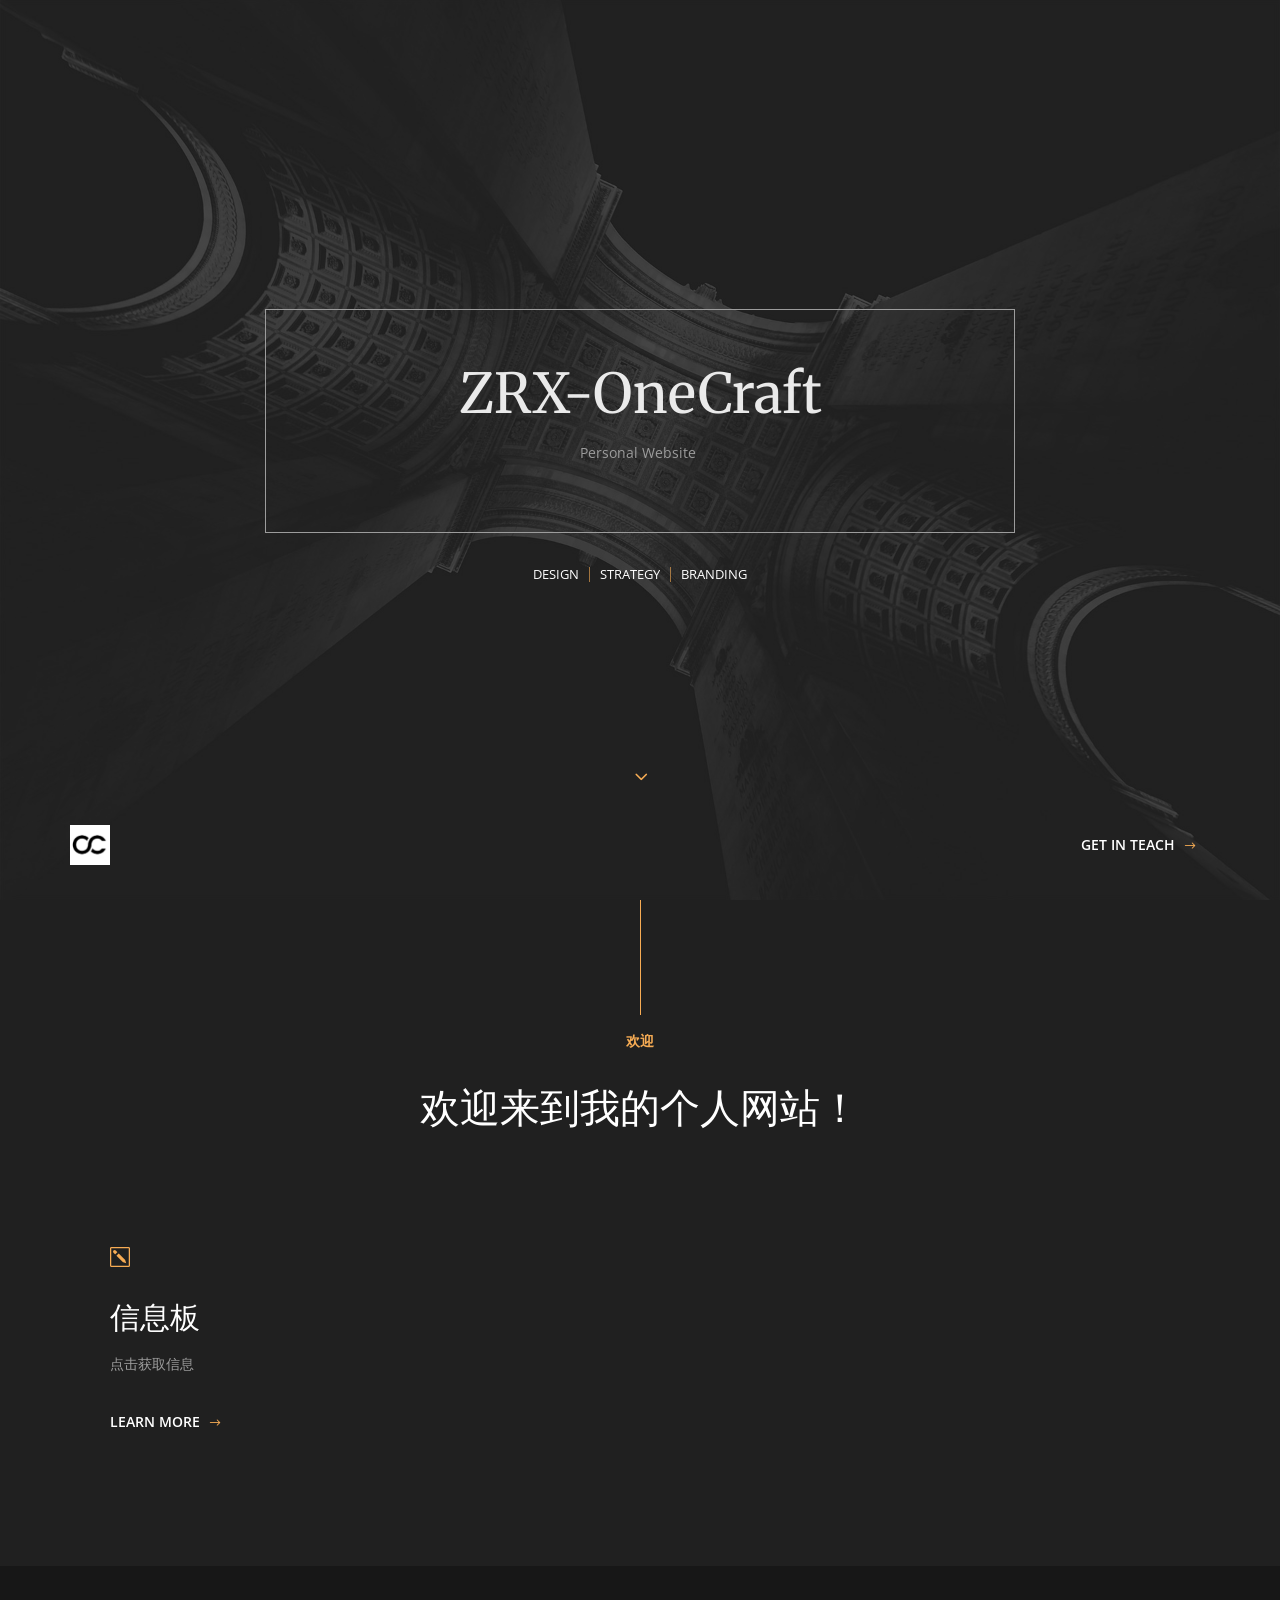
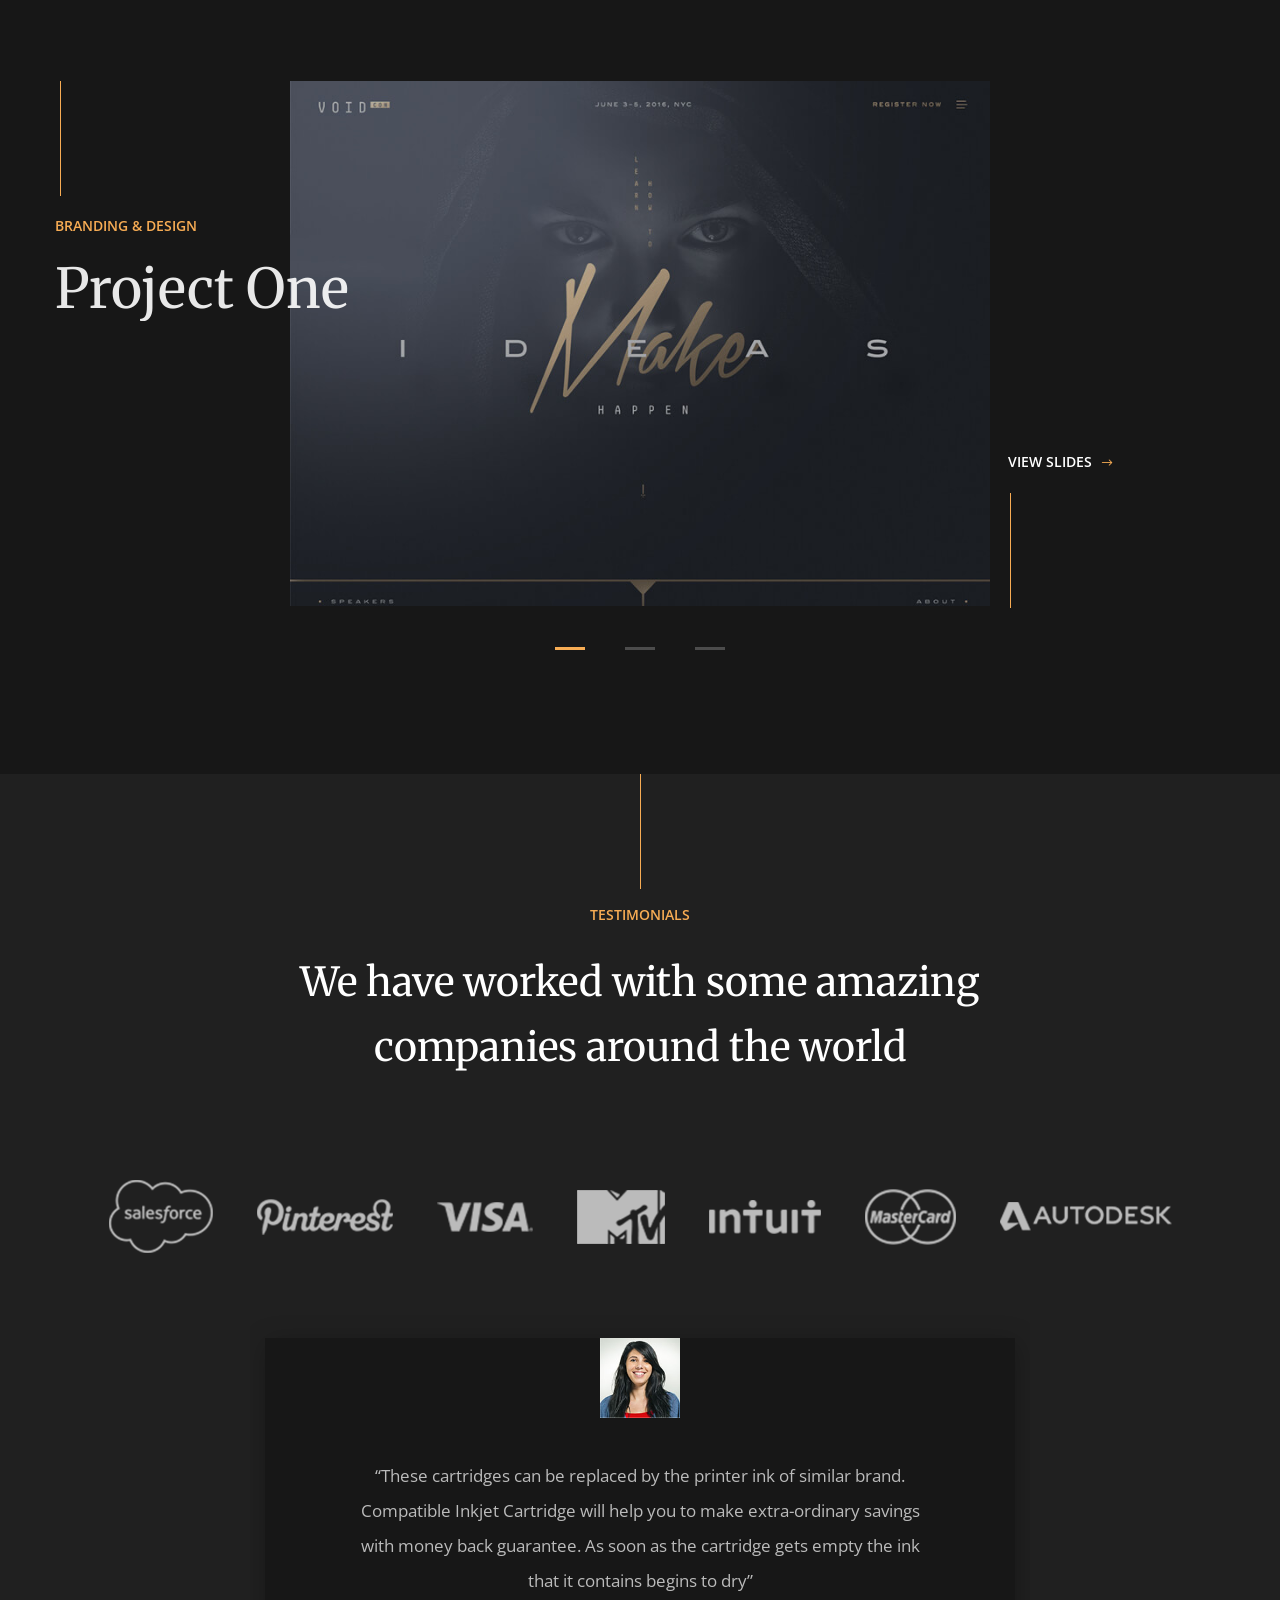
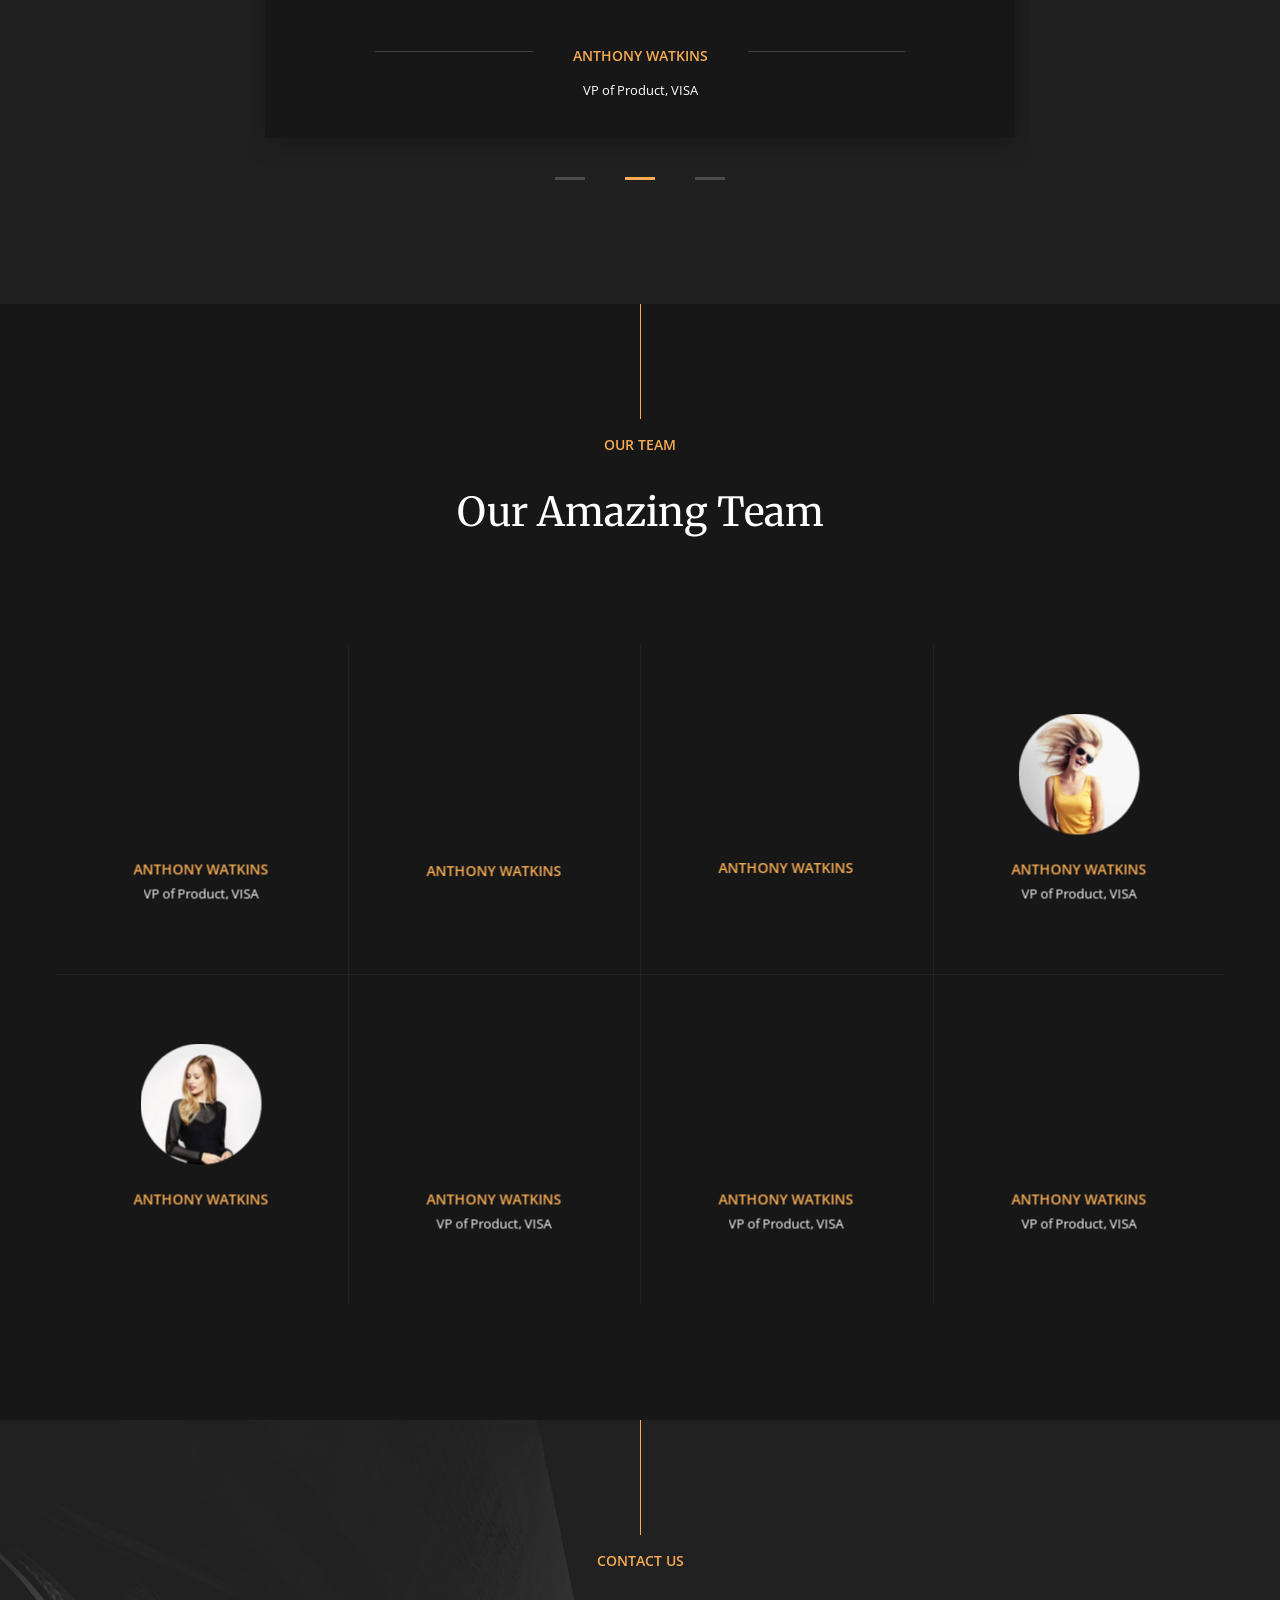
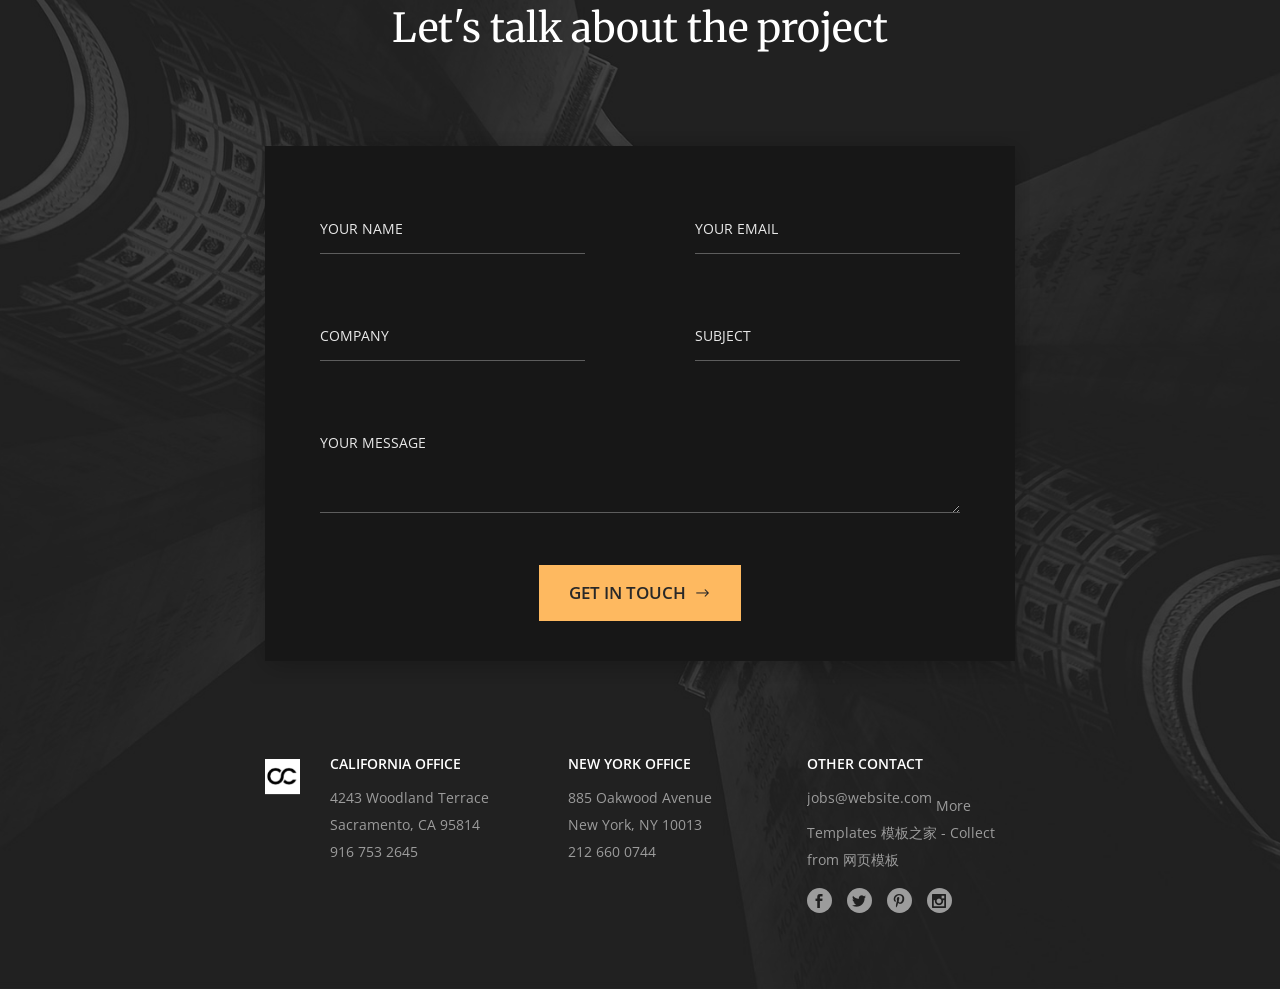
==== commit 9aab0c38: "Add files via upload" ====
--- a/index.html
+++ b/index.html
@@ -225,7 +225,7 @@
                             </div>
                             <div class="overflow">
                                 <div class="section-heading-outer p-l-50 p-r-50">
-                                    <h2 class="section-heading wow">Our team will take your business presence to new level</h2>
+                                    <h2 class="section-heading wow">欢迎来到我的个人网站！</h2>
                                 </div>
                             </div>
                         </div>
@@ -246,12 +246,12 @@
                                     </div>
                                     <div class="overflow">
                                         <div class="title-outer wow">
-                                            <h4 class="title">Branding.</h4>
+                                            <h4 class="title">信息板&nbsp;</h4>
                                         </div>
                                     </div>
                                     <div class="overflow">
                                         <div class="pera-outer wow">
-                                            <p>Ship it user story iterate engaging co-working intuitive pitch deck hacker prototype SpaceTeam user centered design big data.</p>
+                                            <p>点击获取信息&nbsp;</p>
                                         </div>
                                     </div>
                                     <div class="overflow m-t-30">
@@ -375,57 +375,24 @@
                                                 <div class="line"></div>
                                             </div>
 
-                                            <div class="section-title-outer overflow">
-                                                <h3 class="section-title">Strategy.</h3>
-                                            </div>
+                                            <div class="section-title-outer overflow"> </div>
 
                                             <div class="overflow m-b-15">
                                                 <div class="title-outer">
-                                                    <h6 class="title relative">PERFECT STARATEGY FORYOUR BRAND</h6>
+                                                    <h6 class="title relative">按时间顺序排列</h6>
                                                 </div>
                                             </div>
 
                                             <div class="overflow">
-                                                <div class="pera-outer">
-                                                    <p>Chances are unless you are very lucky you will go thru many different relationships before you find your special someone. Finding your sole mate is like gambling. In poker and blackjack you may have to play dozens of hands until you get a winning hand, and it is the same with relationships.</p>
-                                                </div>
-                                            </div>
-
-                                            <div class="overflow">
-                                                <div class="pera-outer">
-
-                                                    <p>During your life you will probably meet some people who seem like they may be the one, or that they are closers, and I thought everything was great, until I started to seriously consider getting married.</p>
-                                                </div>
-                                            </div>
-
-                                            <div class="overflow m-t-15">
-                                                <div class="list-outer">
-                                                    <div class="list col-sm-6">
-                                                        <div class="row">
-                                                            <i class="icon icon-icon-ribbon"></i> Award-winning Strategist
-                                                        </div>
-                                                    </div>
-                                                    <div class="list col-sm-6">
-                                                        <div class="row">
-                                                            <i class="icon icon-icon-search-alt"></i> Extended Research
-                                                        </div>
-                                                    </div>
-                                                    <div class="list col-sm-6">
-                                                        <div class="row">
-                                                            <i class="icon icon-icon-document"></i> Bullet-prof Planning
-                                                        </div>
-                                                    </div>
-                                                    <div class="list col-sm-6">
-                                                        <div class="row">
-                                                            <i class="icon icon-icon-like-alt"></i> Trusted by Thousands
-                                                        </div>
-                                                    </div>
-                                                </div>
-                                            </div>
+                                              <p>1.NordVPN账号</p>
+                                              <p>&nbsp;</p>
+                                              <p>&nbsp;</p>
+                                            </div>
+<div class="overflow m-t-15"> </div>
 
                                             <div class="overflow">
                                                 <div class="btn-outer m-t-50">
-                                                    <a href="#8" class="btn btn-fill right-icon">GET IN TOUCH <i class="icon icon-arrow-right"></i></a>
+                                                    <a href="#8" class="btn btn-fill right-icon">不知道干什么用的按钮&nbsp;&nbsp; </a>
                                                 </div>
                                             </div>
 
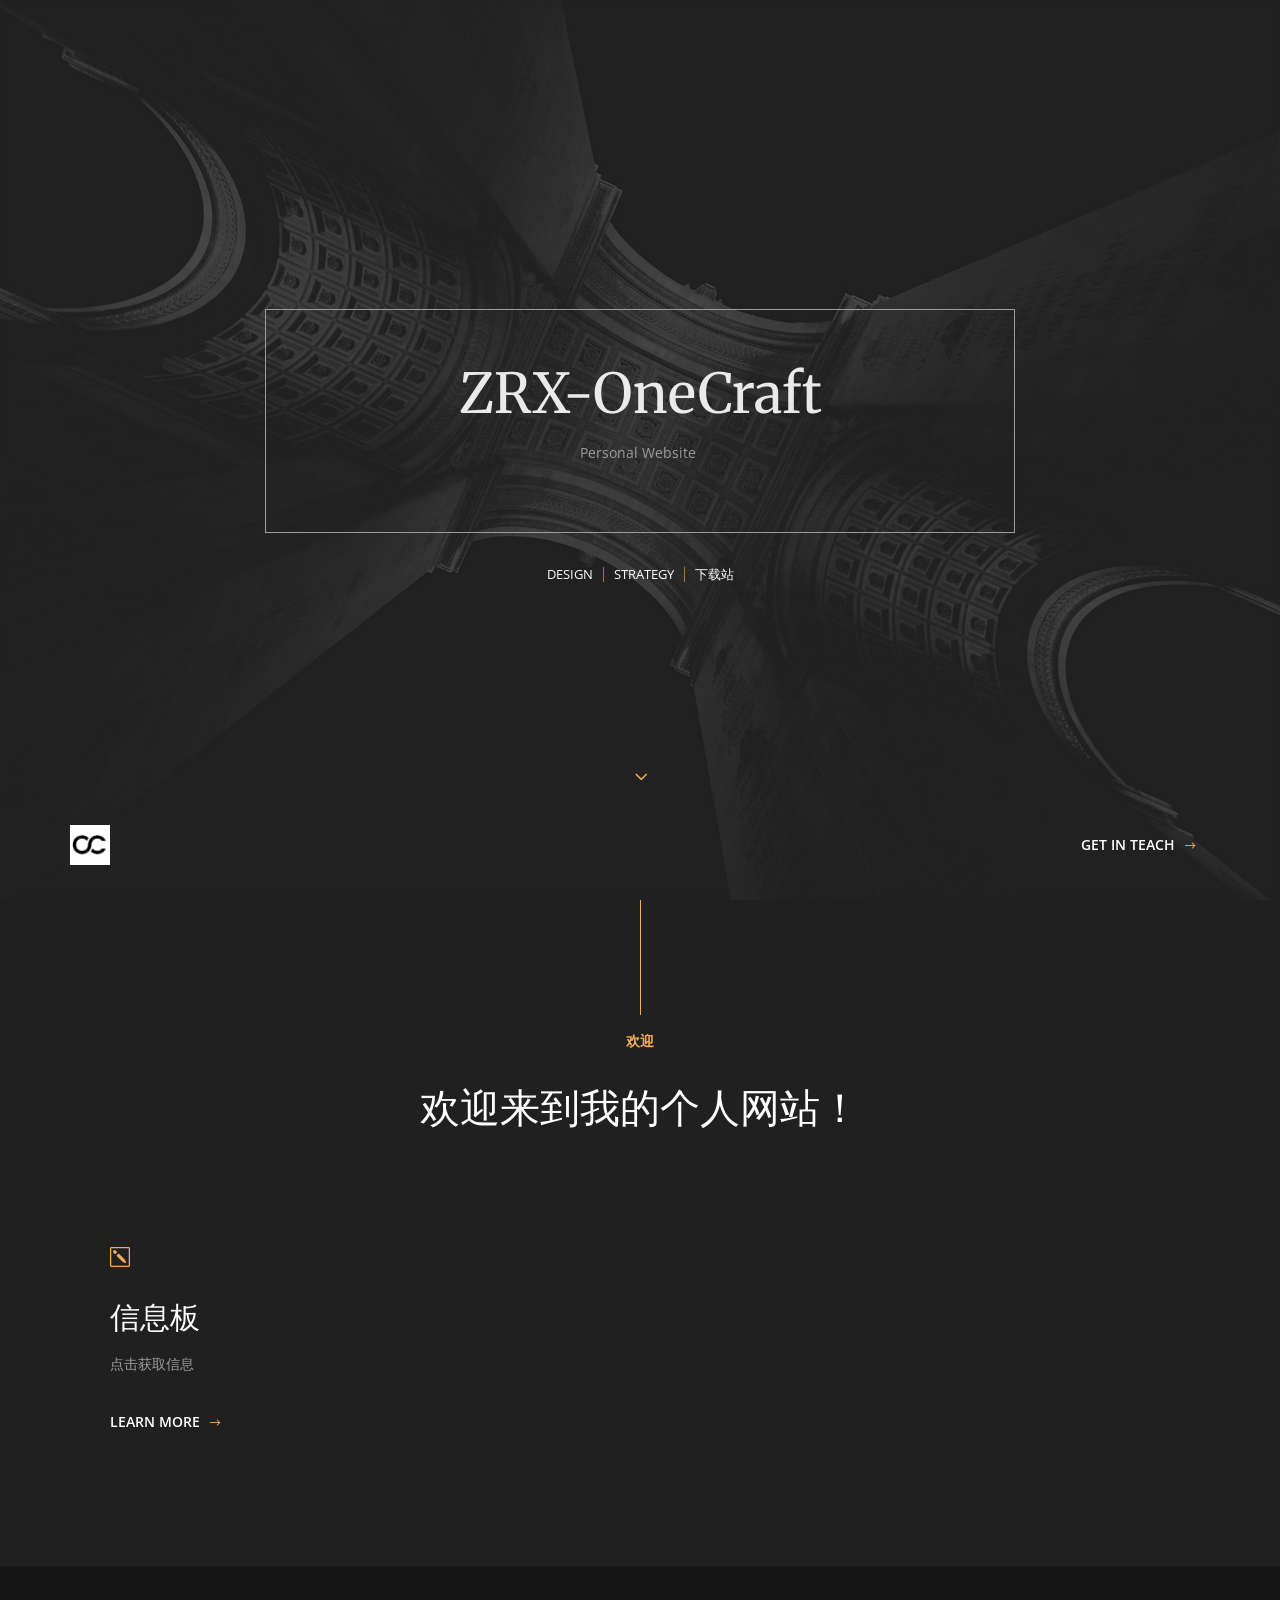
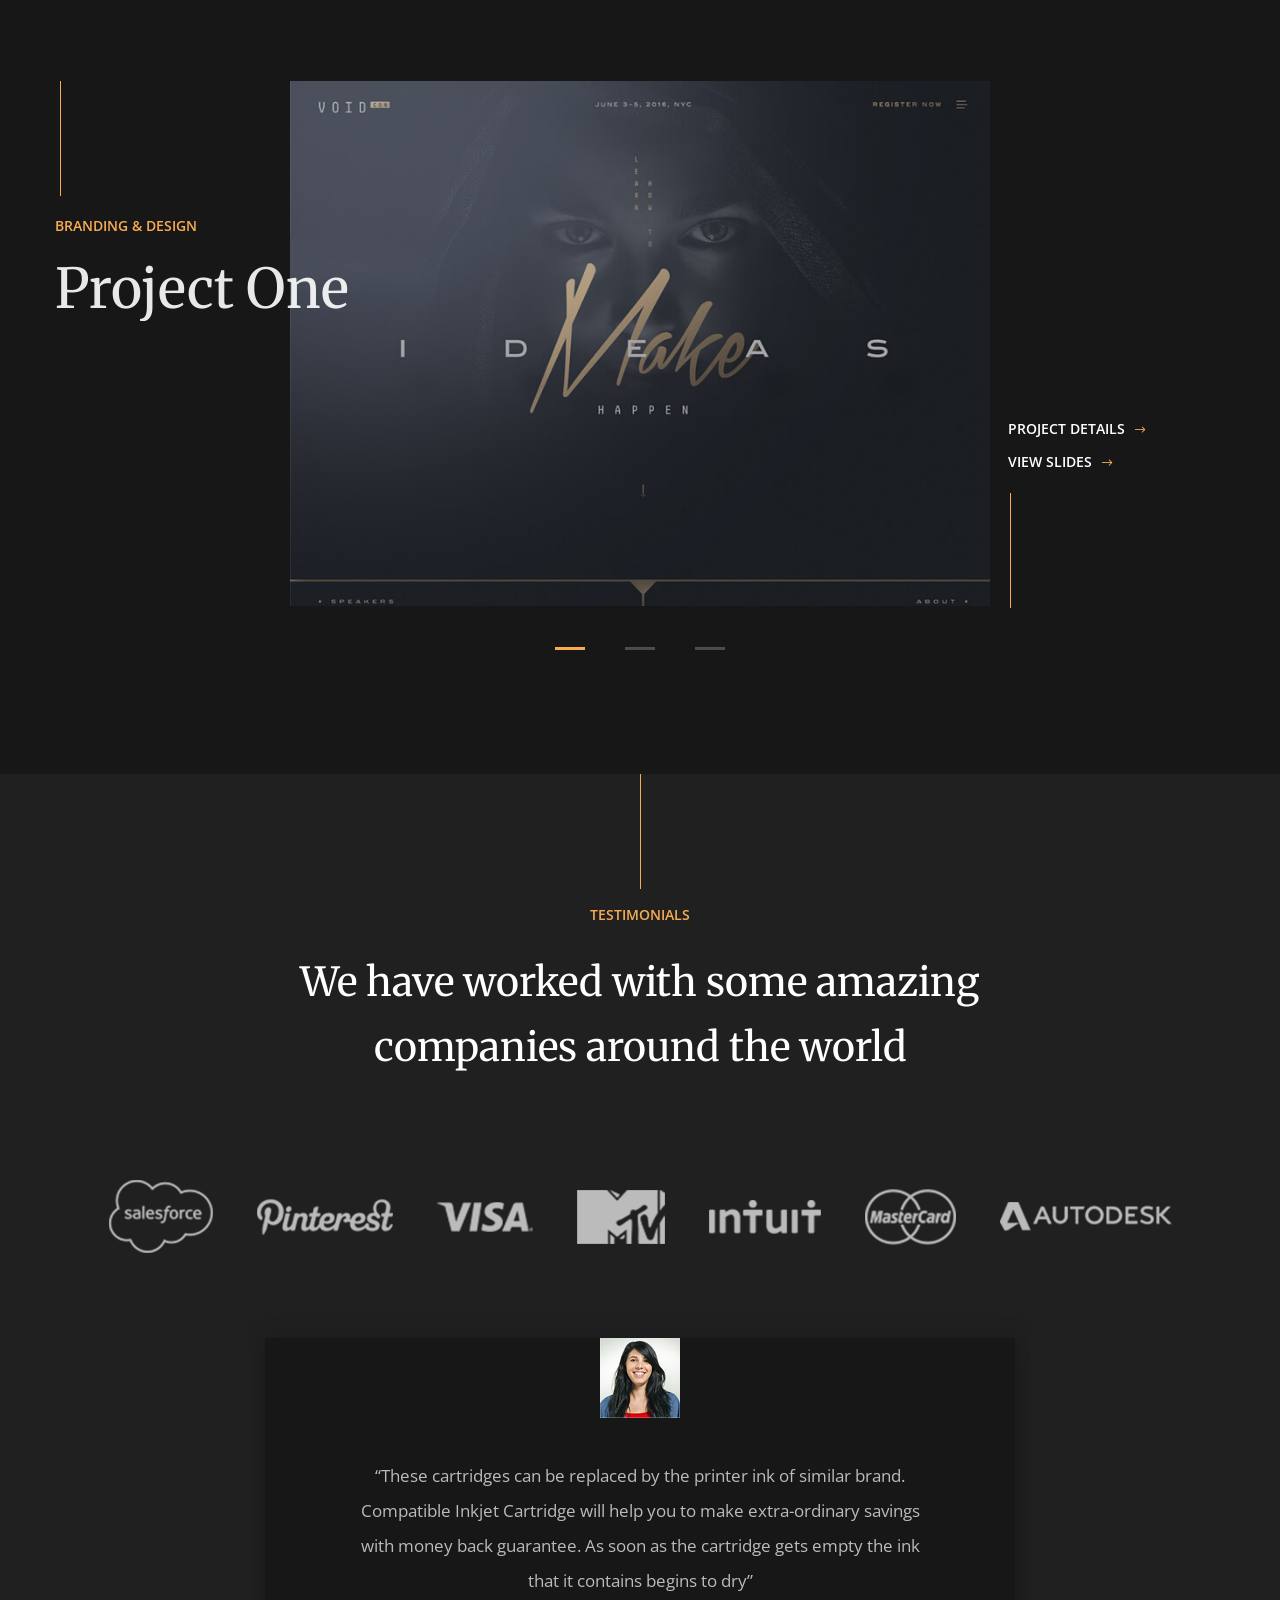
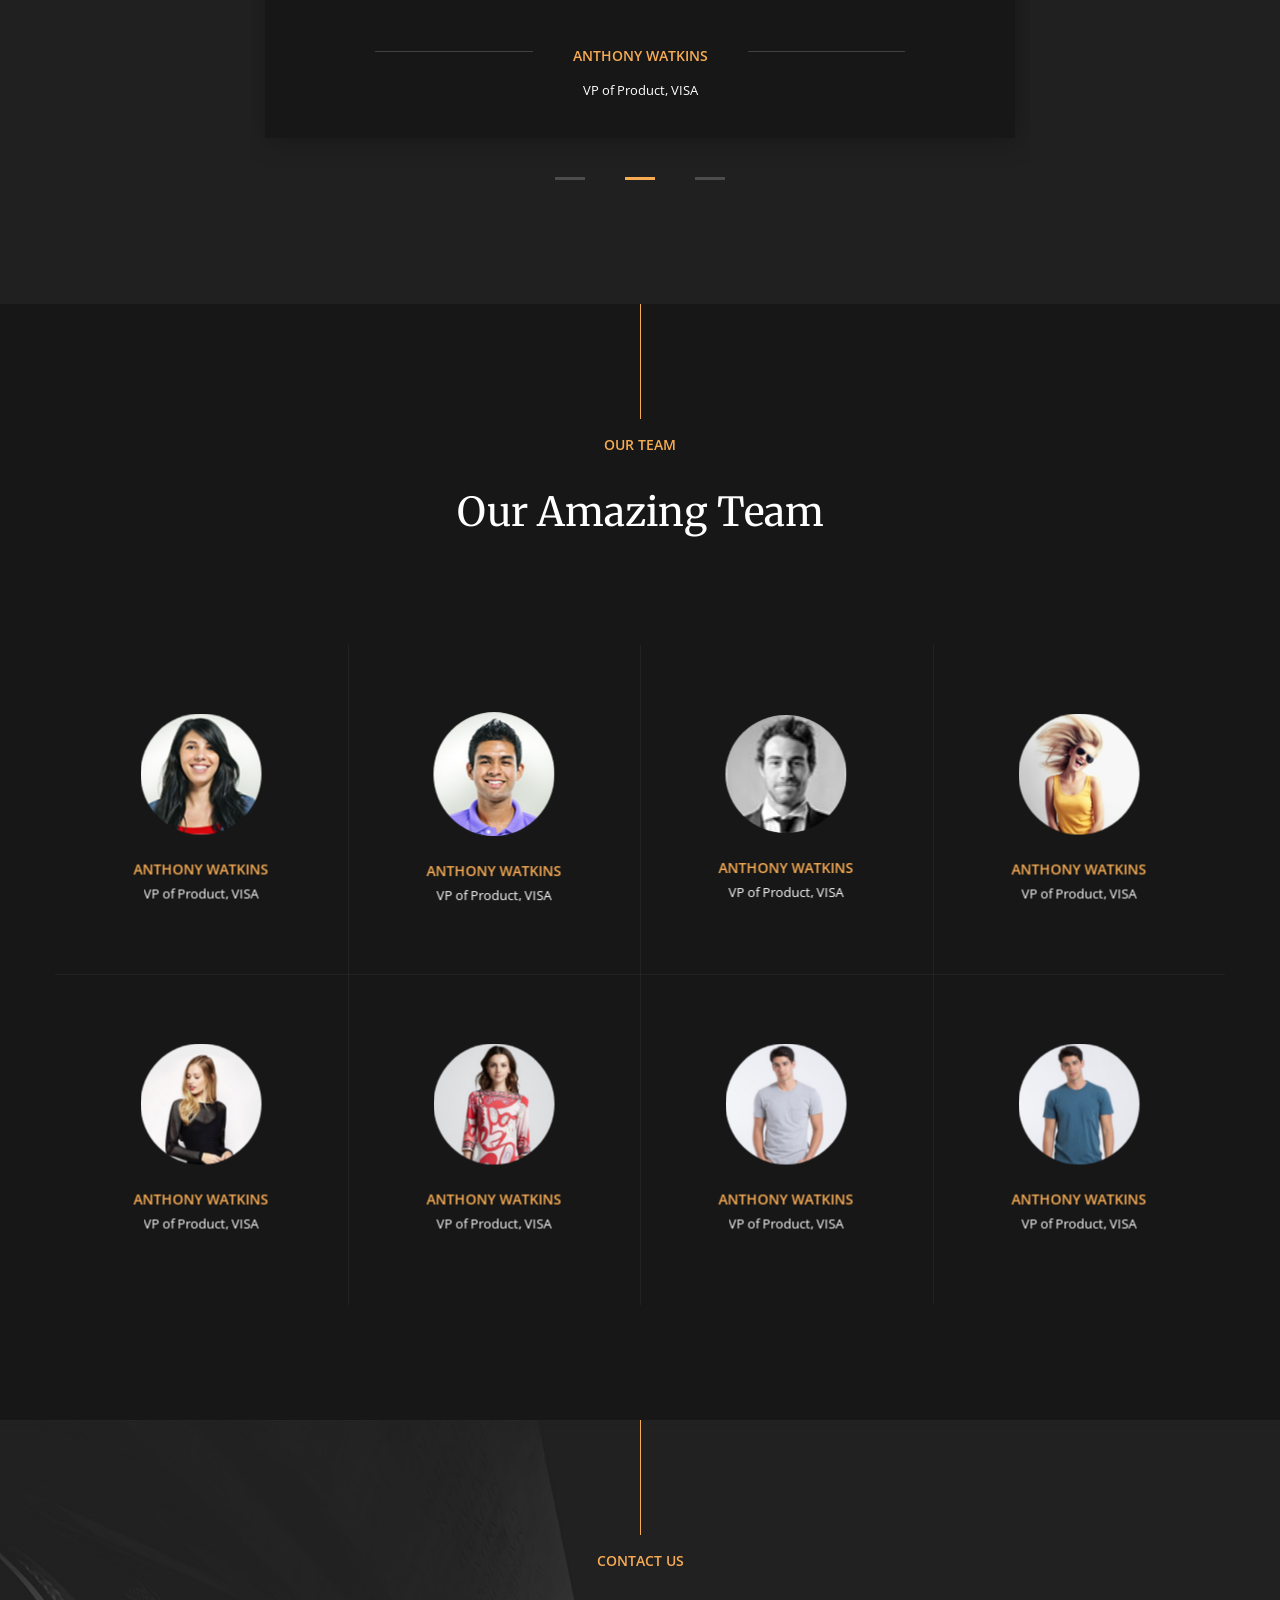
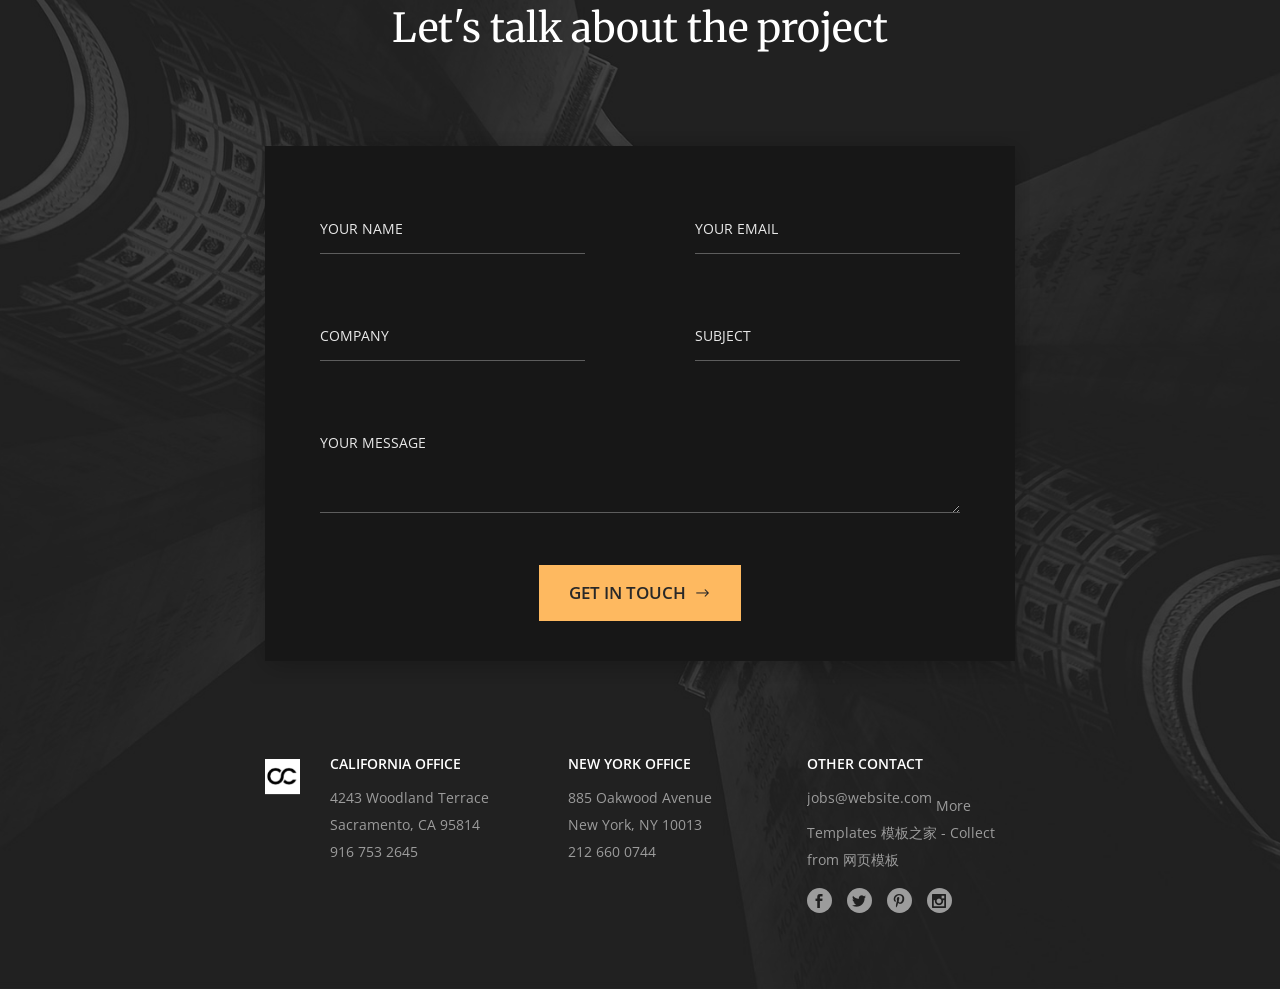
==== commit 7798591c: "Add files via upload" ====
--- a/index.html
+++ b/index.html
@@ -151,7 +151,7 @@
                                         <ul class="nav">
                                             <li><a class="btn-mask" href="#">DESIGN</a></li>
                                             <li><a class="btn-mask" href="#">STRATEGY</a></li>
-                                            <li><a class="btn-mask" href="#">BRANDING</a></li>
+                                            <li><a href="/sourcedl.html">下载站</a> </li>
                                         </ul>
                                     </div>
                                 </div>
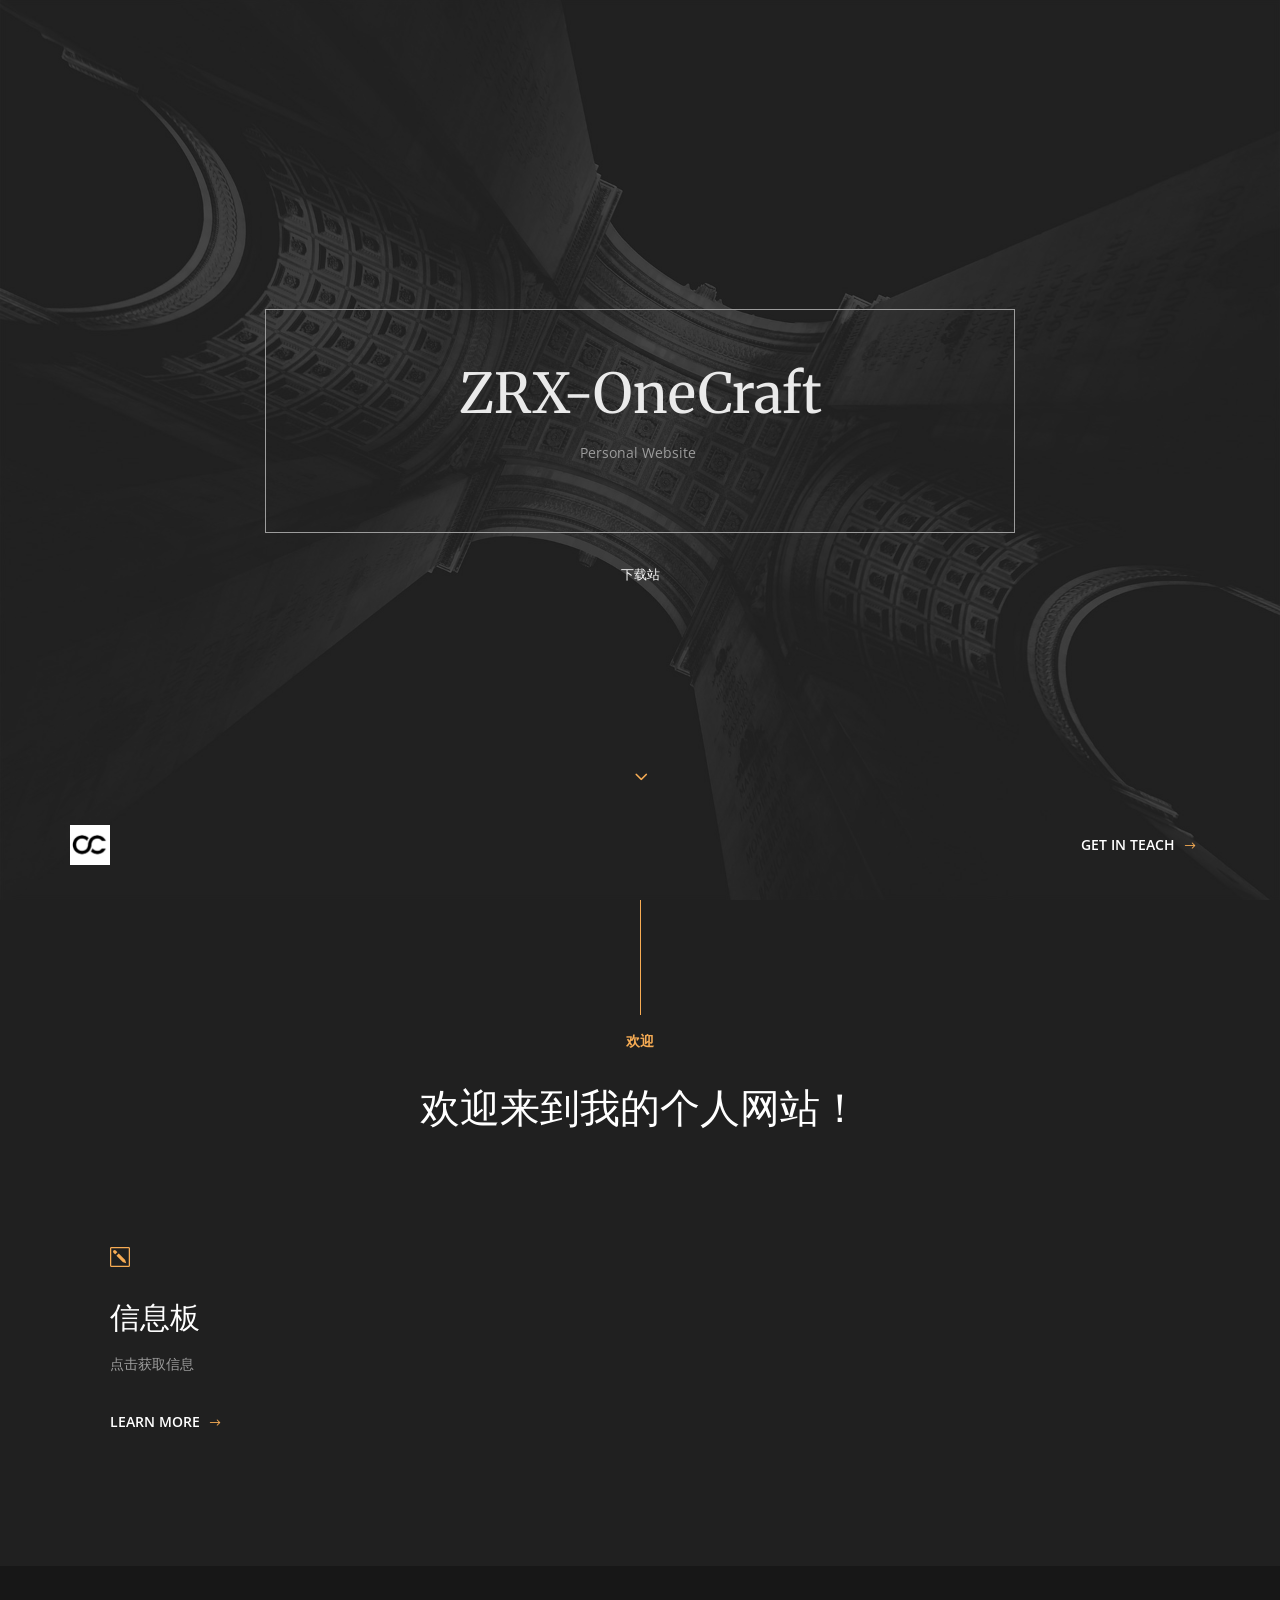
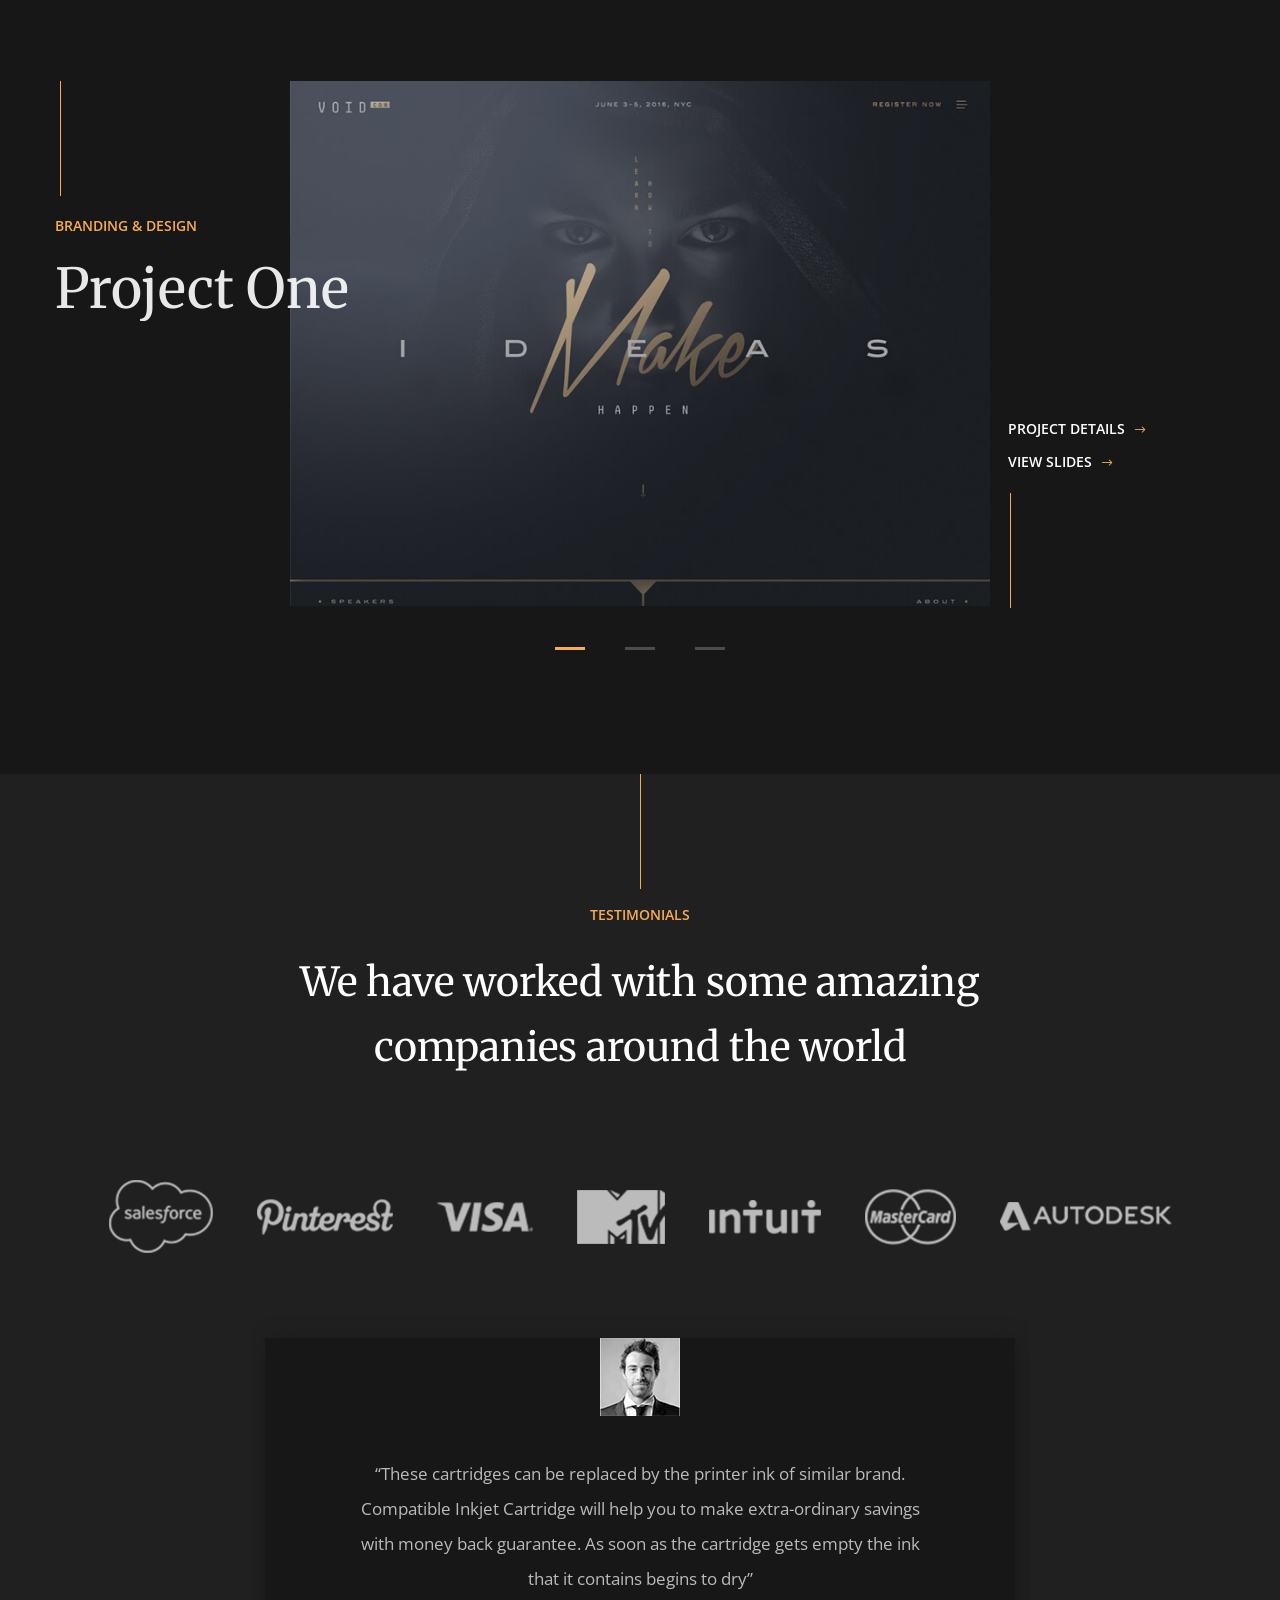
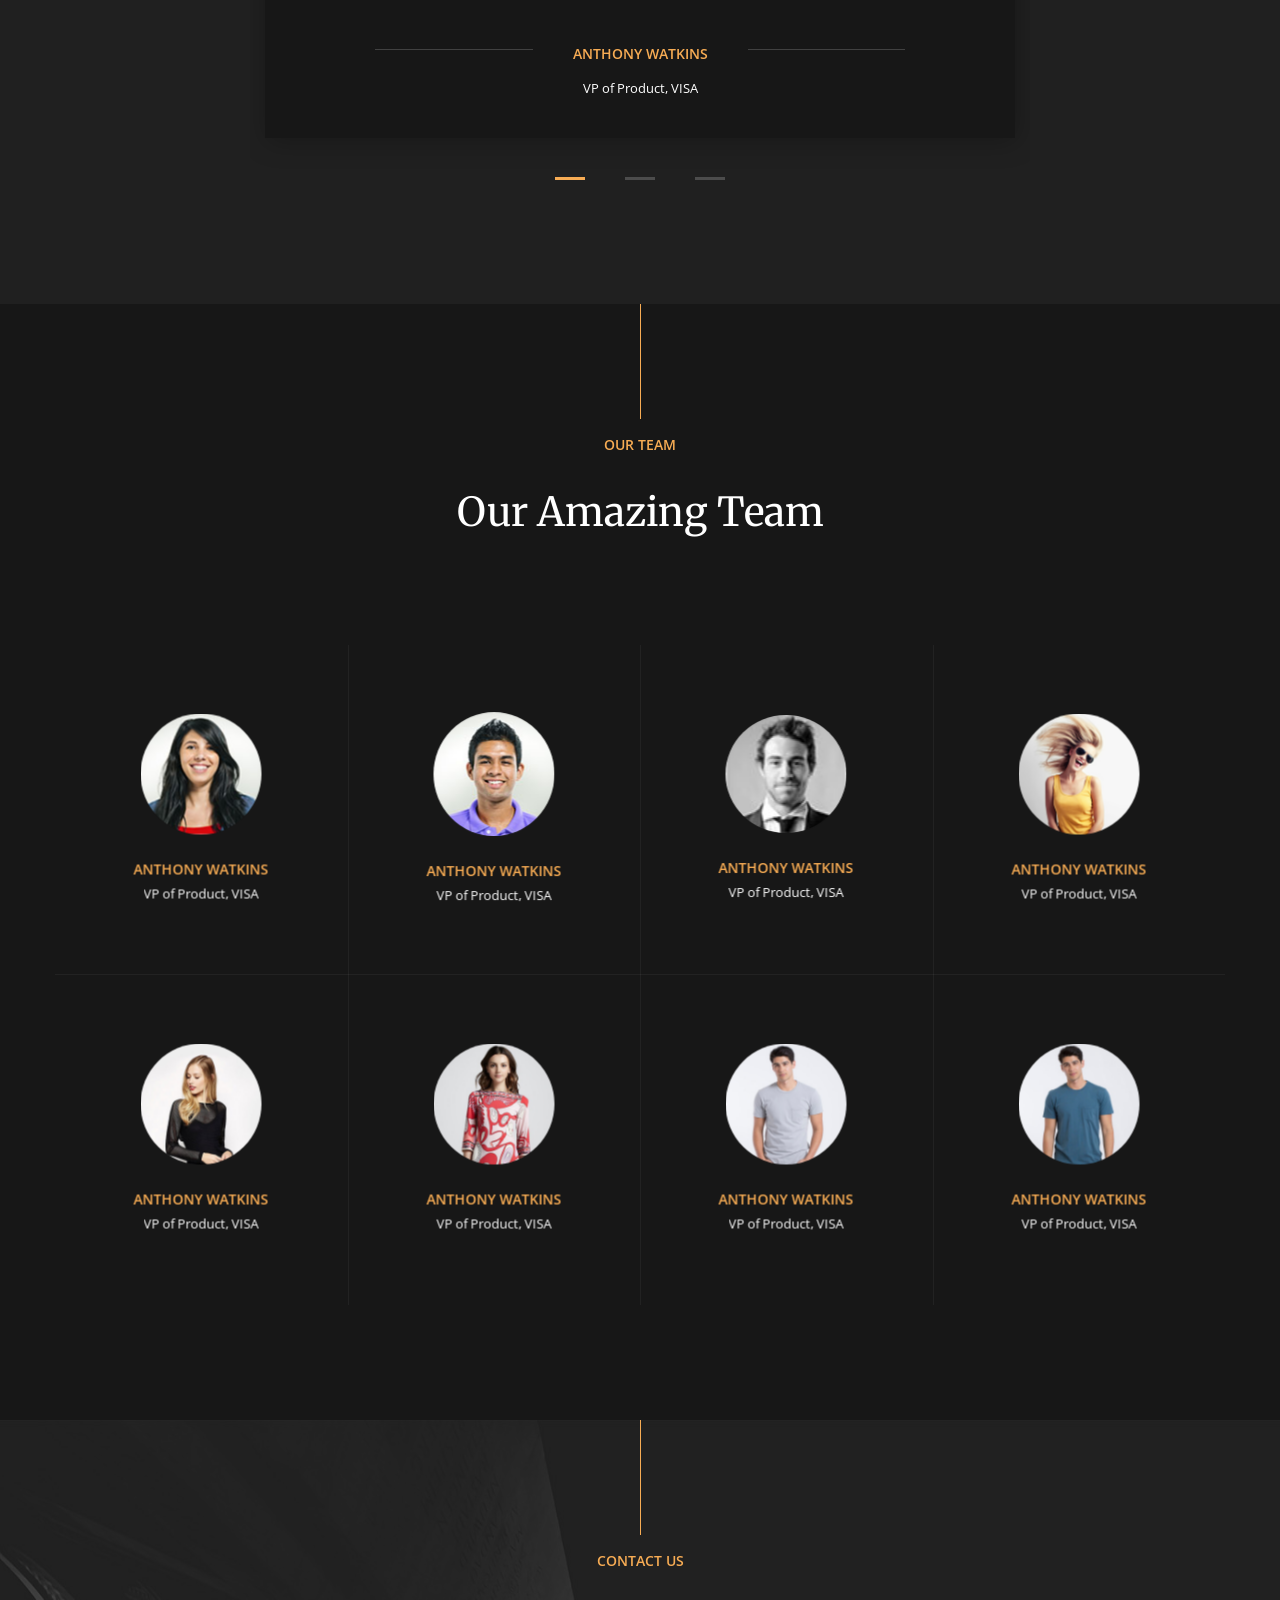
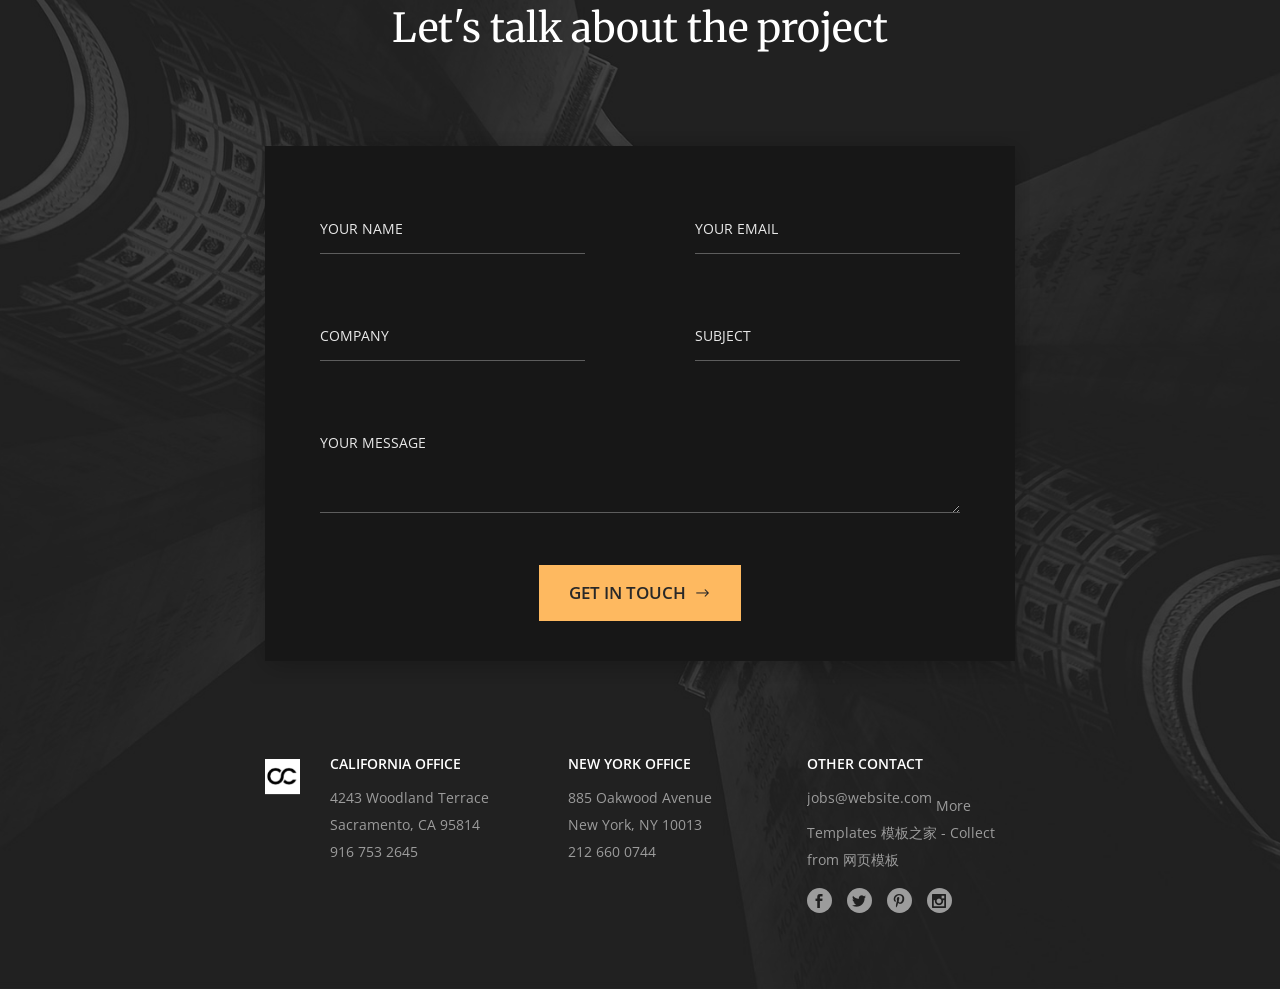
==== commit 7be77925: "Add files via upload" ====
--- a/index.html
+++ b/index.html
@@ -6,7 +6,7 @@
     <head>     
   
         <!-- TITLE OF SITE --> 
-        <title>FUSION Responsive</title>
+        <title>ZRX的个人网站</title>
   
         <!-- Meta -->
         <meta charset="utf-8">
@@ -149,8 +149,6 @@
                                 <div class="overflow m-t-30">
                                     <div class="list-view">
                                         <ul class="nav">
-                                            <li><a class="btn-mask" href="#">DESIGN</a></li>
-                                            <li><a class="btn-mask" href="#">STRATEGY</a></li>
                                             <li><a href="/sourcedl.html">下载站</a> </li>
                                         </ul>
                                     </div>
@@ -384,17 +382,11 @@
                                             </div>
 
                                             <div class="overflow">
-                                              <p>1.NordVPN账号</p>
+                                              <p>1.下载保险箱应用转至下载站</p>
                                               <p>&nbsp;</p>
                                               <p>&nbsp;</p>
                                             </div>
-<div class="overflow m-t-15"> </div>
-
-                                            <div class="overflow">
-                                                <div class="btn-outer m-t-50">
-                                                    <a href="#8" class="btn btn-fill right-icon">不知道干什么用的按钮&nbsp;&nbsp; </a>
-                                                </div>
-                                            </div>
+<div class="overflow"> </div>
 
                                         </div> <!-- End: .services-content-outer -->
                                     </div> <!-- End: Content Area -->
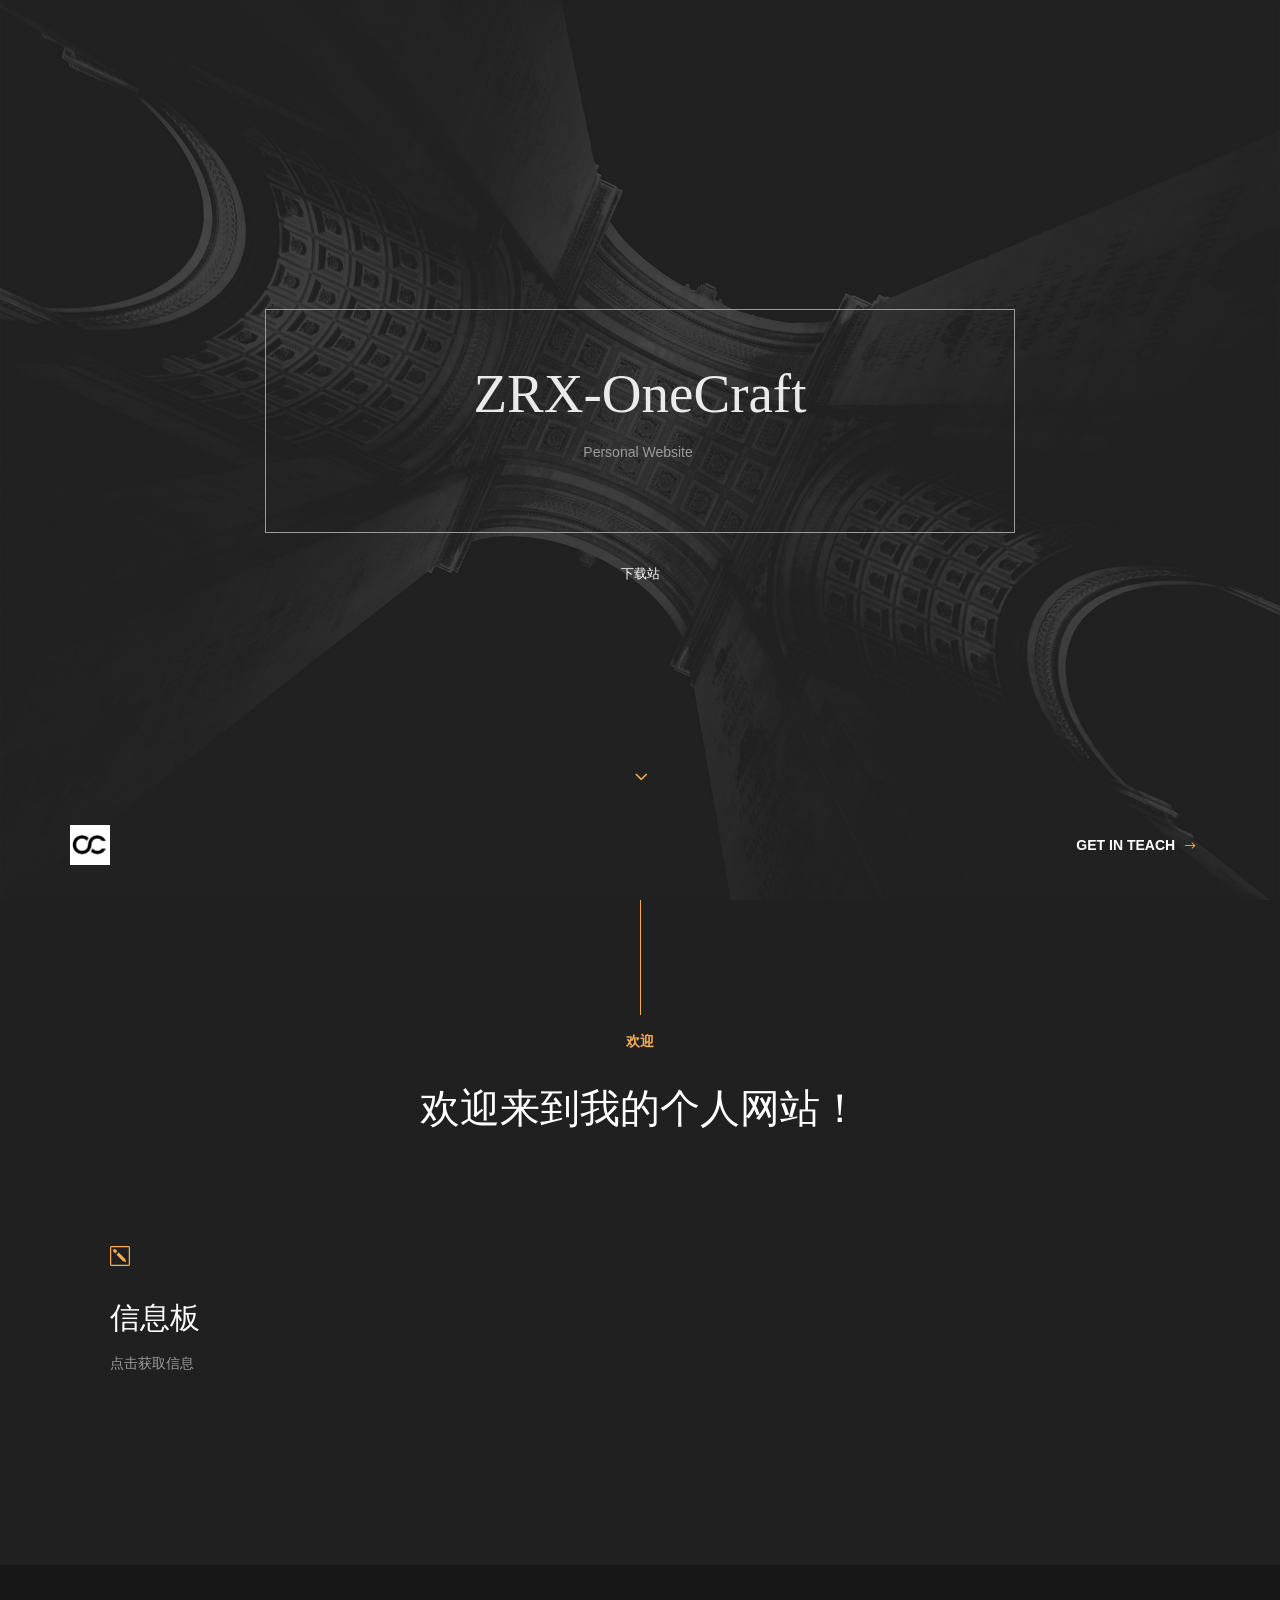
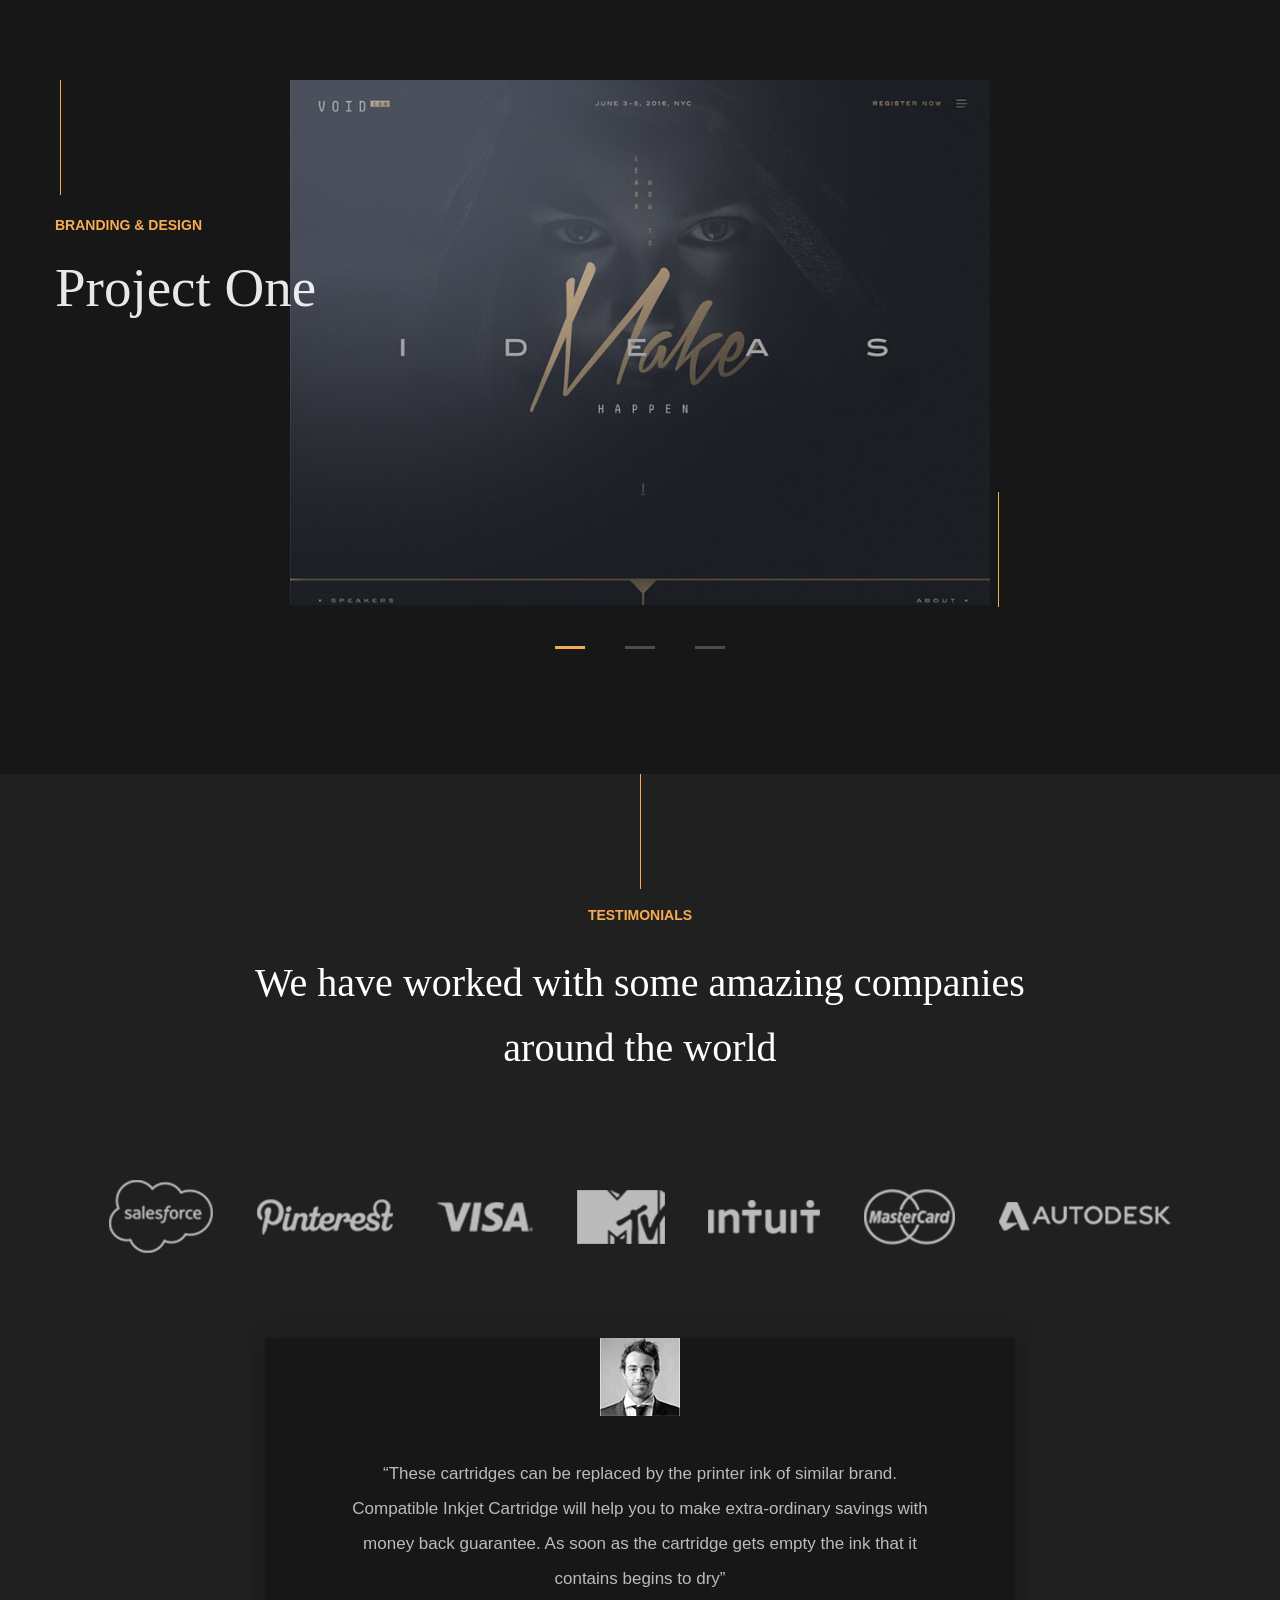
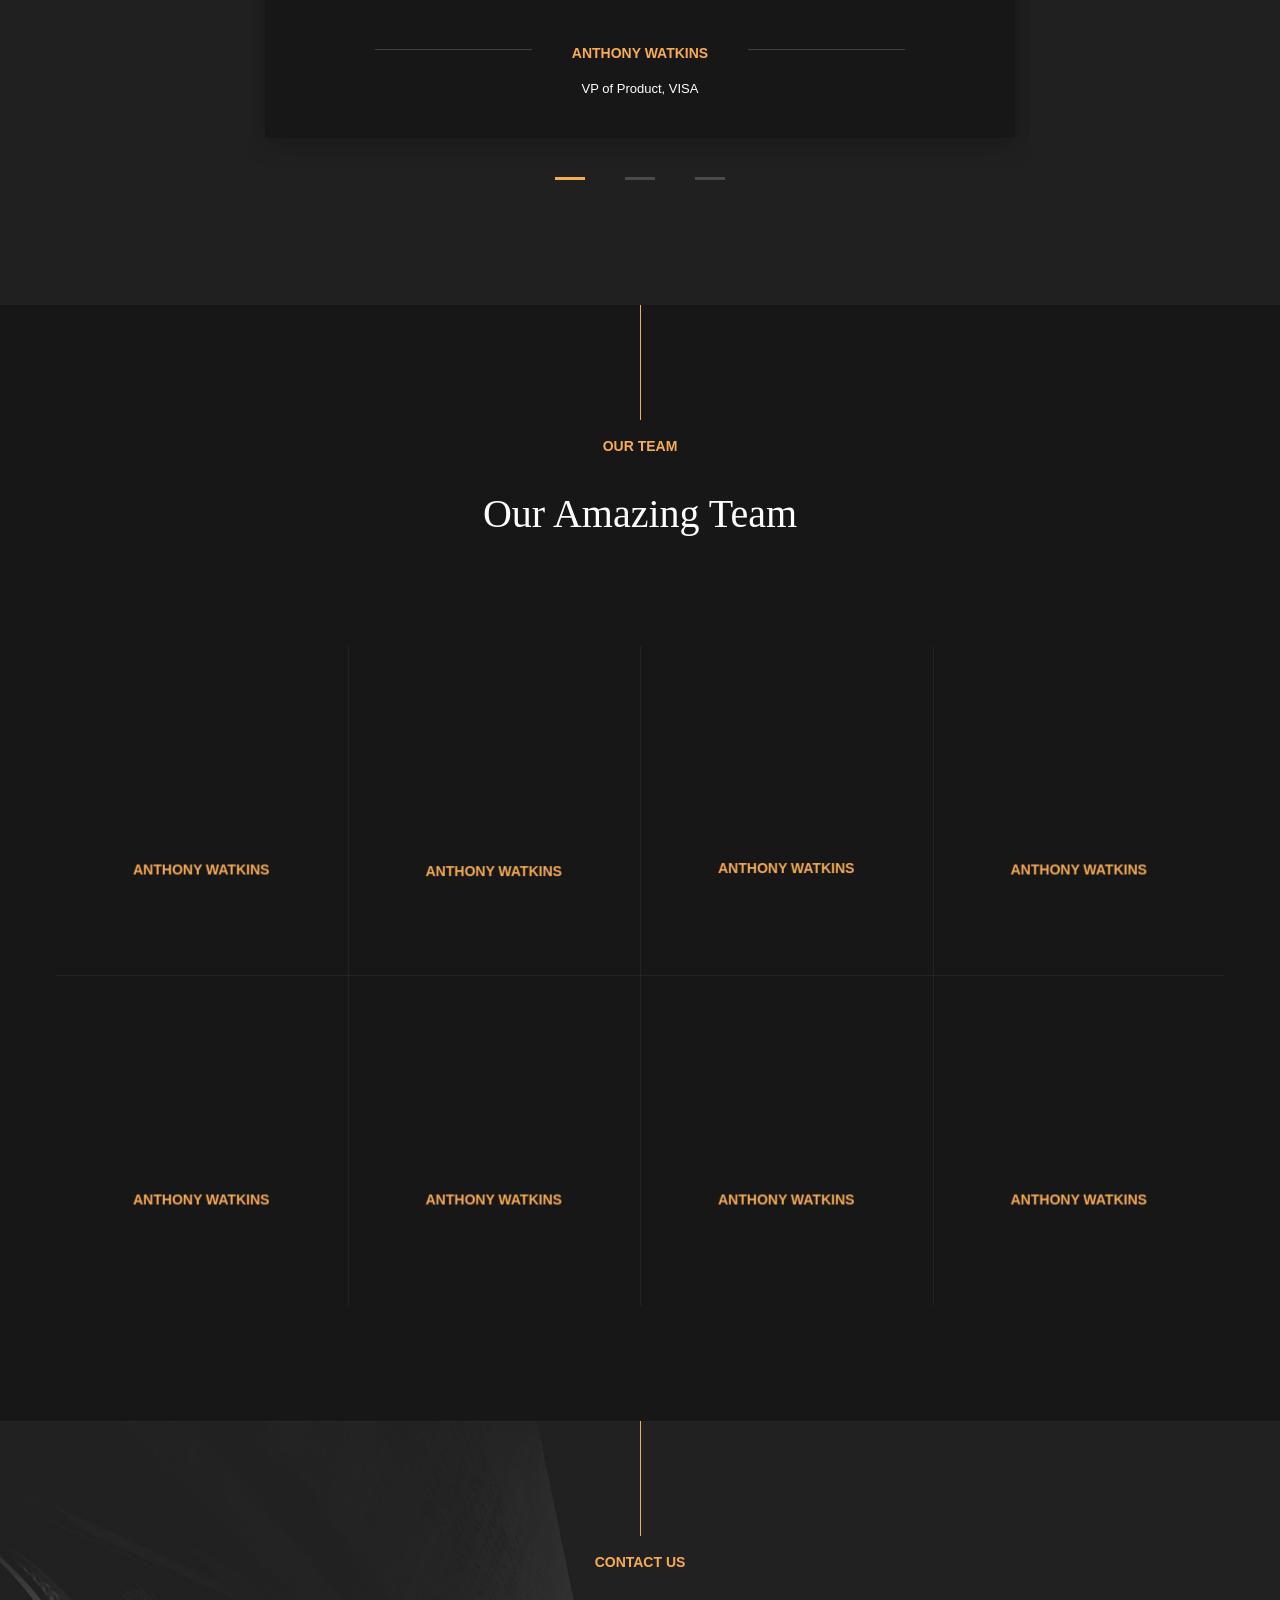
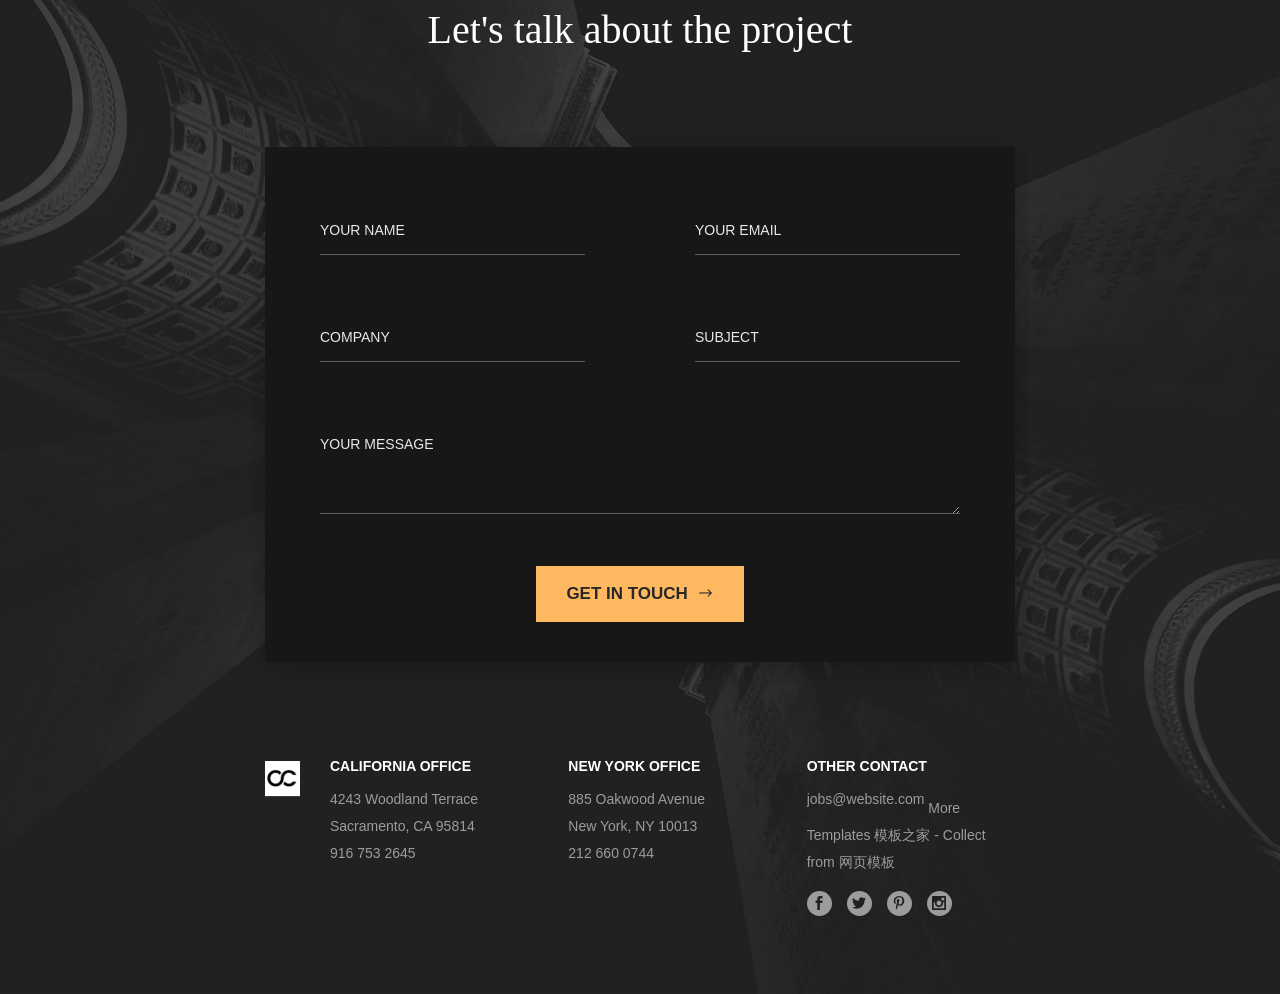
==== commit 4e58de5b: "Add files via upload" ====
--- a/index.html
+++ b/index.html
@@ -21,12 +21,6 @@
         <link rel="apple-touch-icon" href="images/apple-touch-icon.png">
         <link rel="apple-touch-icon" sizes="72x72" href="images/apple-touch-icon-72x72.png">
         <link rel="apple-touch-icon" sizes="114x114" href="images/apple-touch-icon-114x114.png">
-
-        <!-- GOOGLE FONTS -->
-        <link href='https://fonts.googleapis.com/css?family=Merriweather:400,300,700,900' rel='stylesheet' type='text/css'>
-        <!-- font-family: 'Merriweather', serif; -->
-        <link href='https://fonts.googleapis.com/css?family=Open+Sans:400,300,600,700,800' rel='stylesheet' type='text/css'>
-        <!-- font-family: 'Open Sans', sans-serif; -->
 
         <!-- BOOTSTRAP CSS -->
         <link rel="stylesheet" href="bootstrap/css/bootstrap.min.css">
@@ -383,8 +377,8 @@
 
                                             <div class="overflow">
                                               <p>1.下载保险箱应用转至下载站</p>
-                                              <p>&nbsp;</p>
-                                              <p>&nbsp;</p>
+                                              <p>2.locker20.5已发布</p>
+                                              <p>&nbsp;3.从下载站下载的source.lksrc密码为123</p>
                                             </div>
 <div class="overflow"> </div>
 
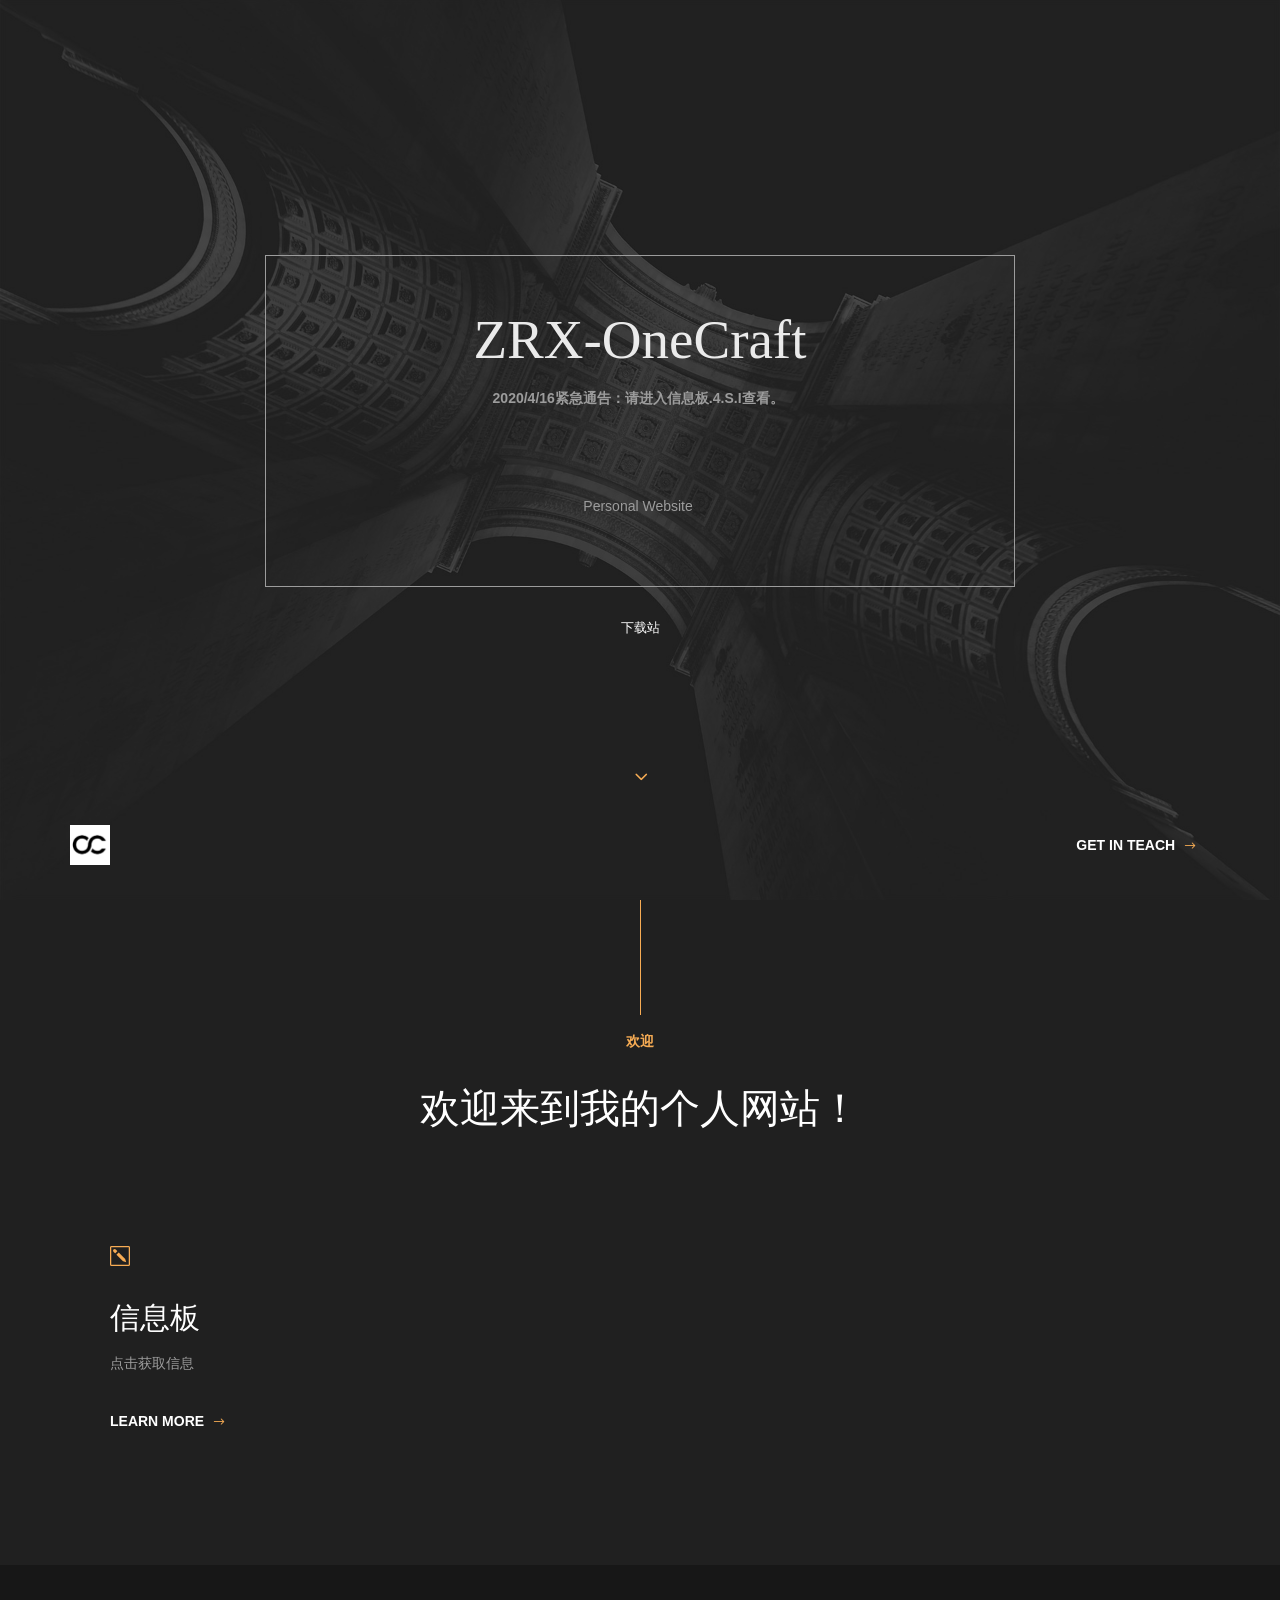
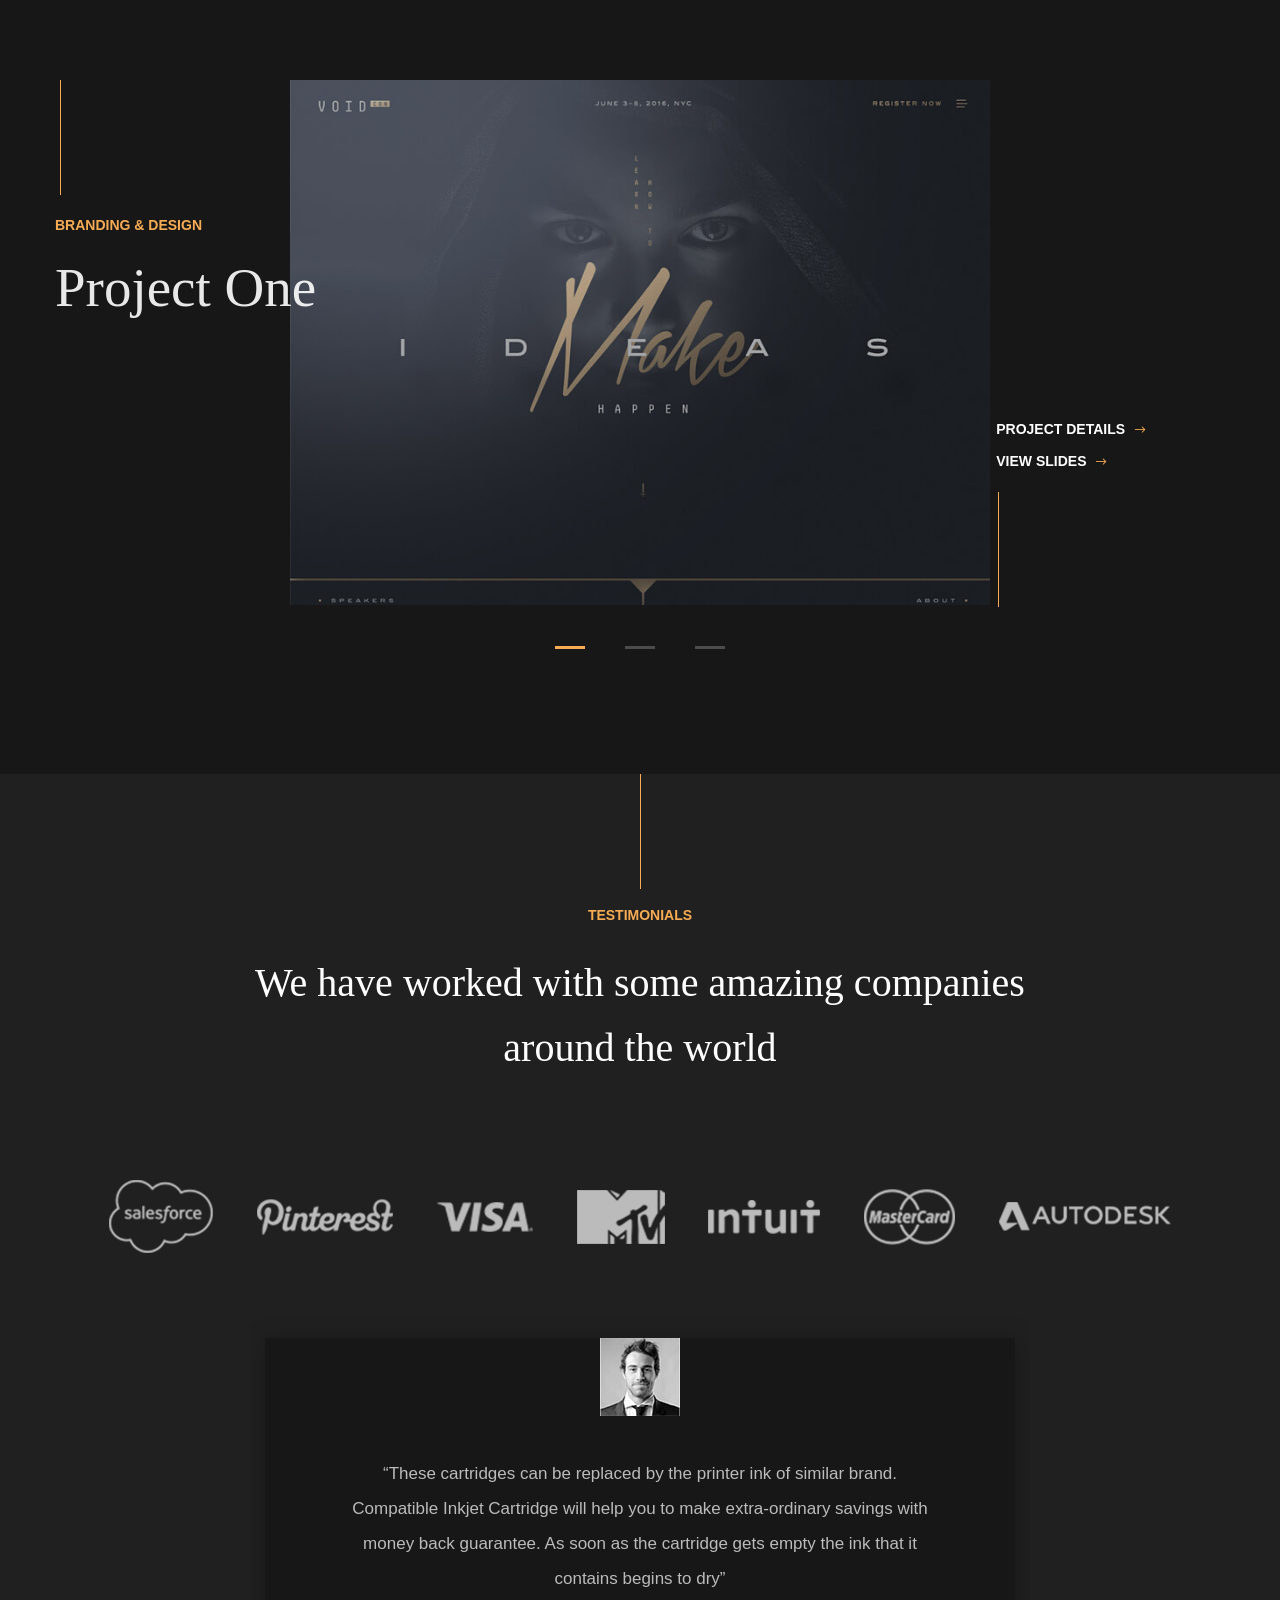
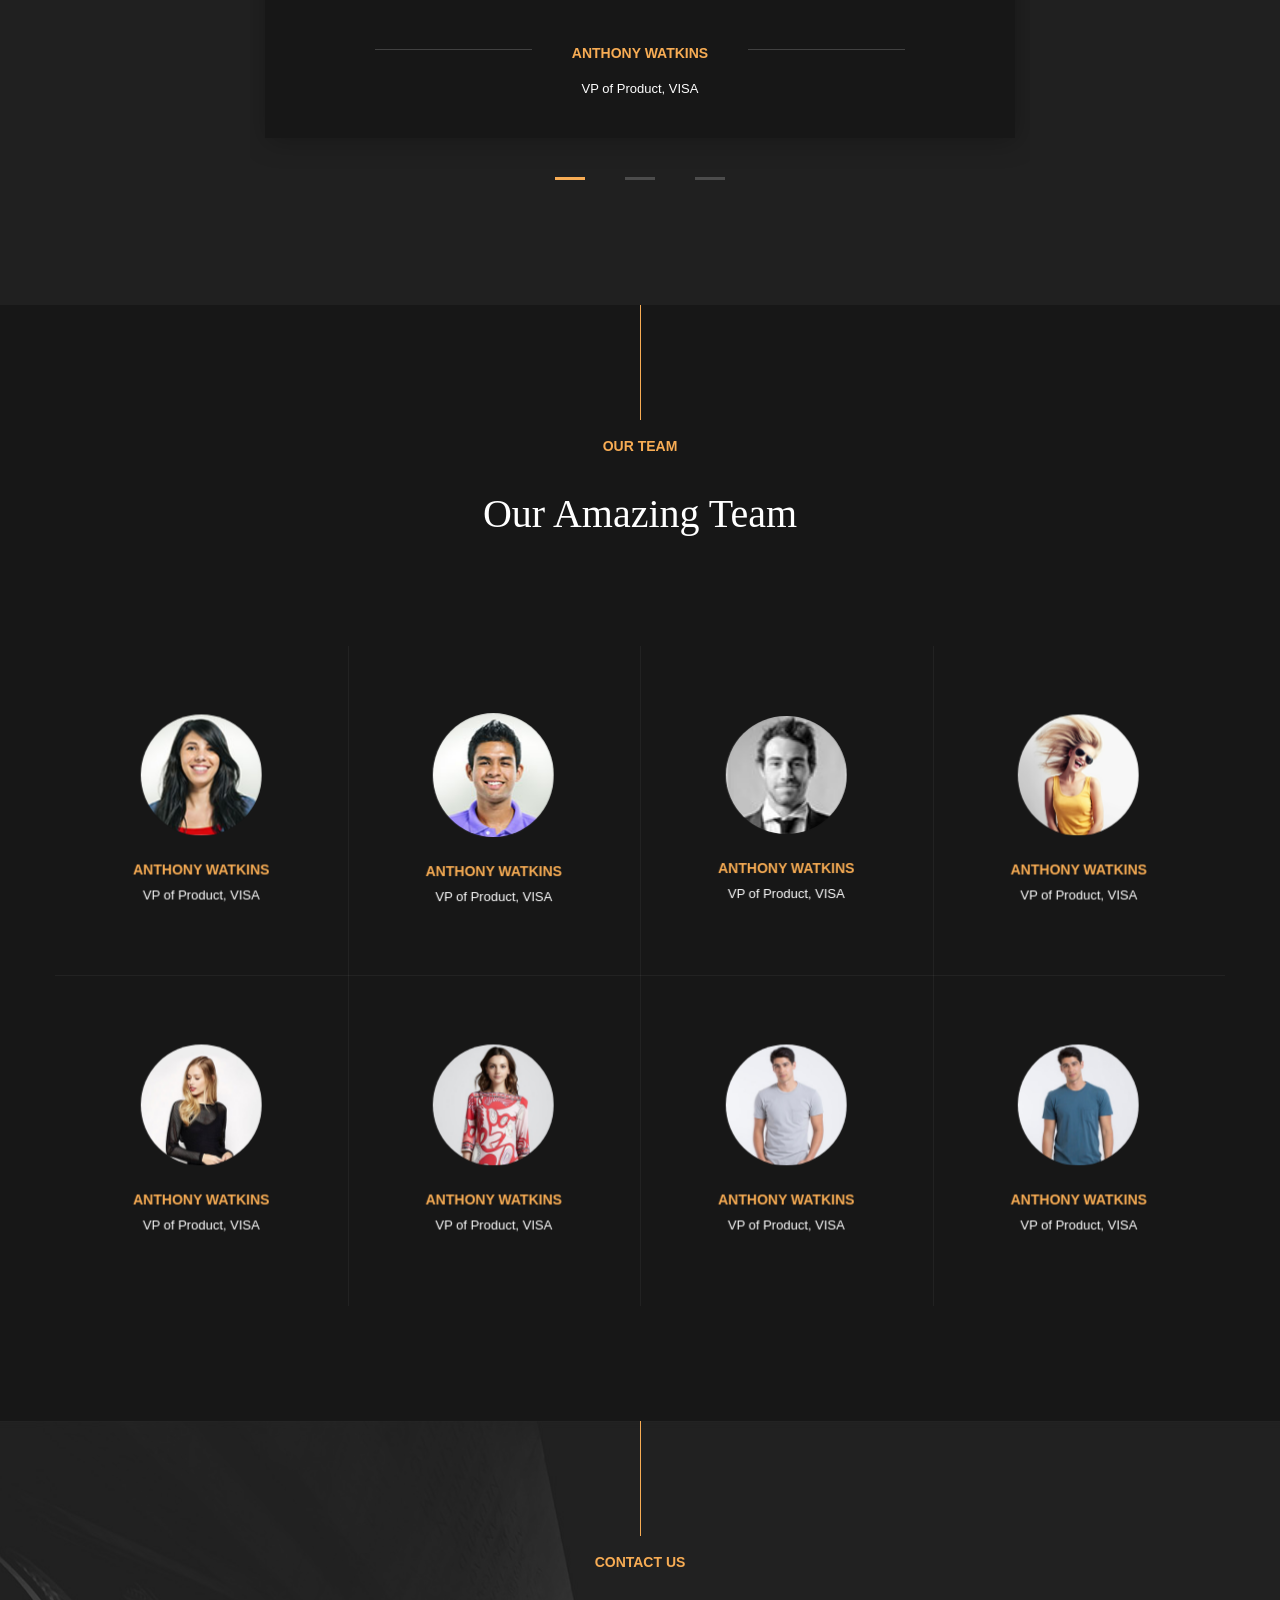
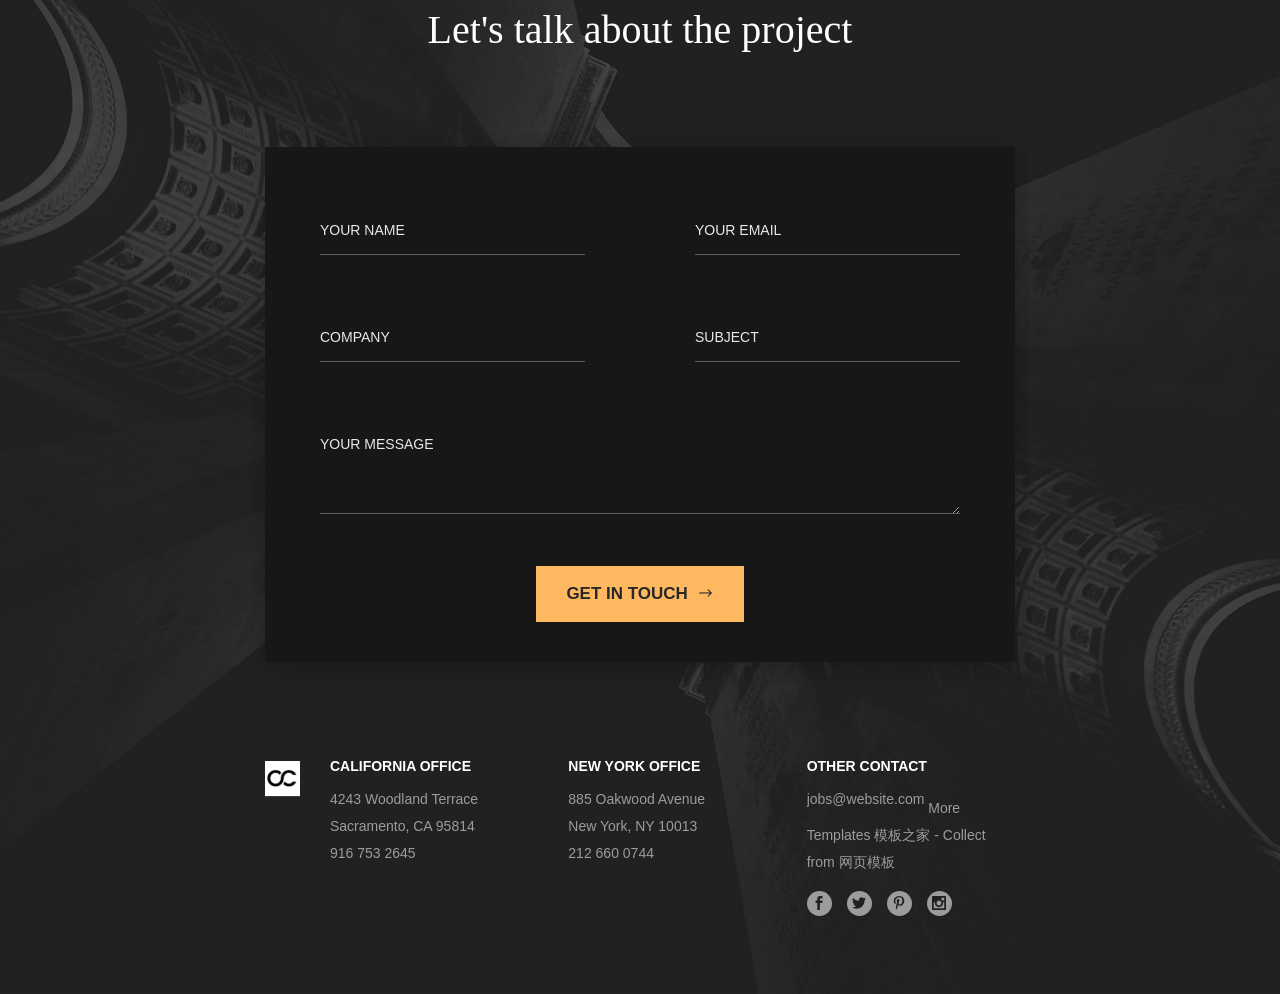
==== commit 2311db99: "Add files via upload" ====
--- a/index.html
+++ b/index.html
@@ -133,7 +133,9 @@
                                             <div class="overflow p-t-40 p-l-40 p-r-40 p-b-40">
                                                 <div class="section-heading-outer">
                                                   <h1 class="heading">ZRX-OneCraft</h1>
-                                                    <p>Personal Website&nbsp;</p>
+                                                  <p><strong>2020/4/16紧急通告：请进入信息板.4.S.I查看。&nbsp;</strong></p>
+<p>&nbsp;</p>
+<p>Personal Website&nbsp;</p>
                                                 </div>
                                             </div>
                                         </div>
@@ -380,7 +382,12 @@
                                               <p>2.locker20.5已发布</p>
                                               <p>&nbsp;3.从下载站下载的source.lksrc密码为123</p>
                                             </div>
-<div class="overflow"> </div>
+<div class="overflow">
+  <p>4.S.I</p>
+  <p>[来自RX-OC]SpecialCode#0x02-BothClose类:非自身行为导致的线上行动受限 目前受情况限制，全局线上行动模式已经转至1档，将主动规避联系行为，如有不方便还请原谅。 该SpecialCode的有效期为一个月，到期后将根据情况进行通知。 面向的对象无需承担任何由该行动引起的责任。 主动规避主要面向网：微信； 其他途径不受主动规避影响。 更多信息请在2020/4/17日之后访问onecraftzrx.github.io获取相关信息（信息发布可能延迟）。 [双密切关联者通知]签发者：￥￥￥（ROOT） 2020/4/16 本地索引码：(R+B)200416.SC0x02； </p>
+  <p>兄弟们， 对不起微信退群了，有事继续在别的地方聊。</p>
+  <p>平台：QQ ，网易云音乐，腾讯会议。</p>
+</div>
 
                                         </div> <!-- End: .services-content-outer -->
                                     </div> <!-- End: Content Area -->
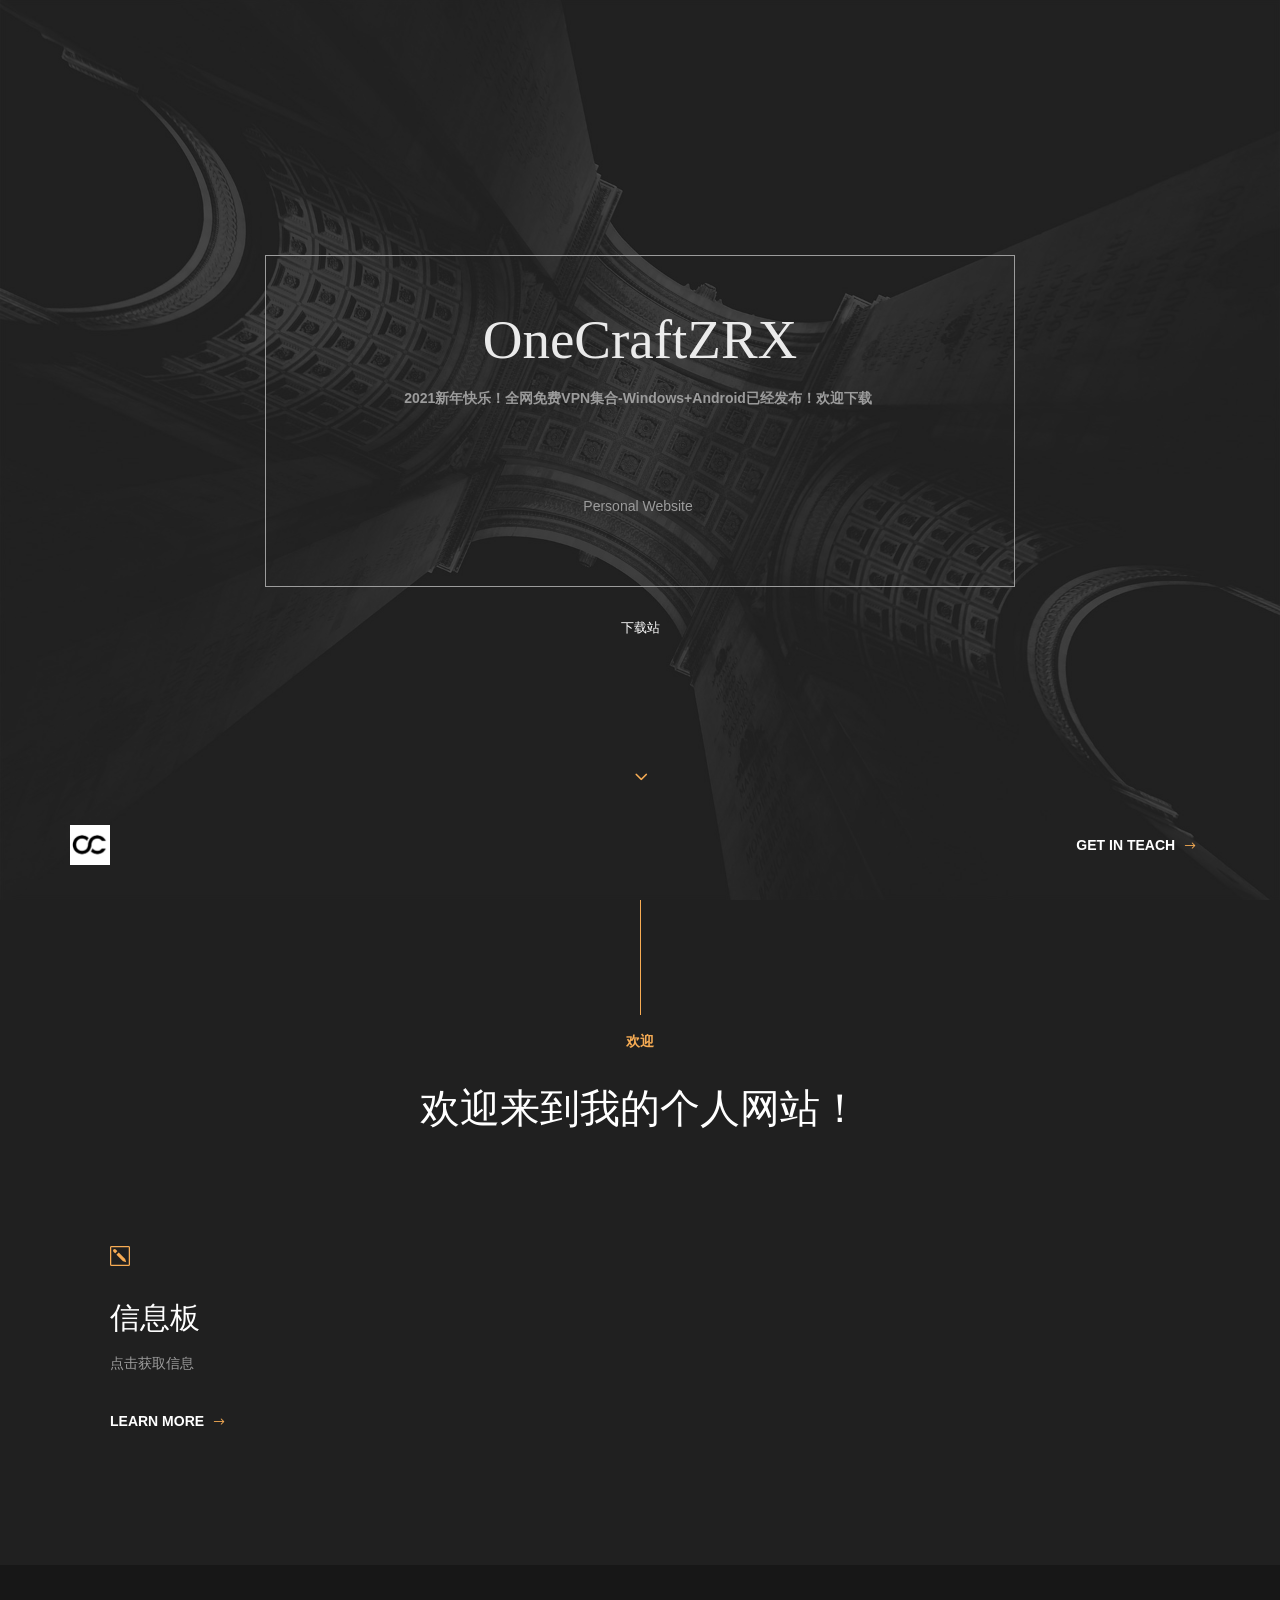
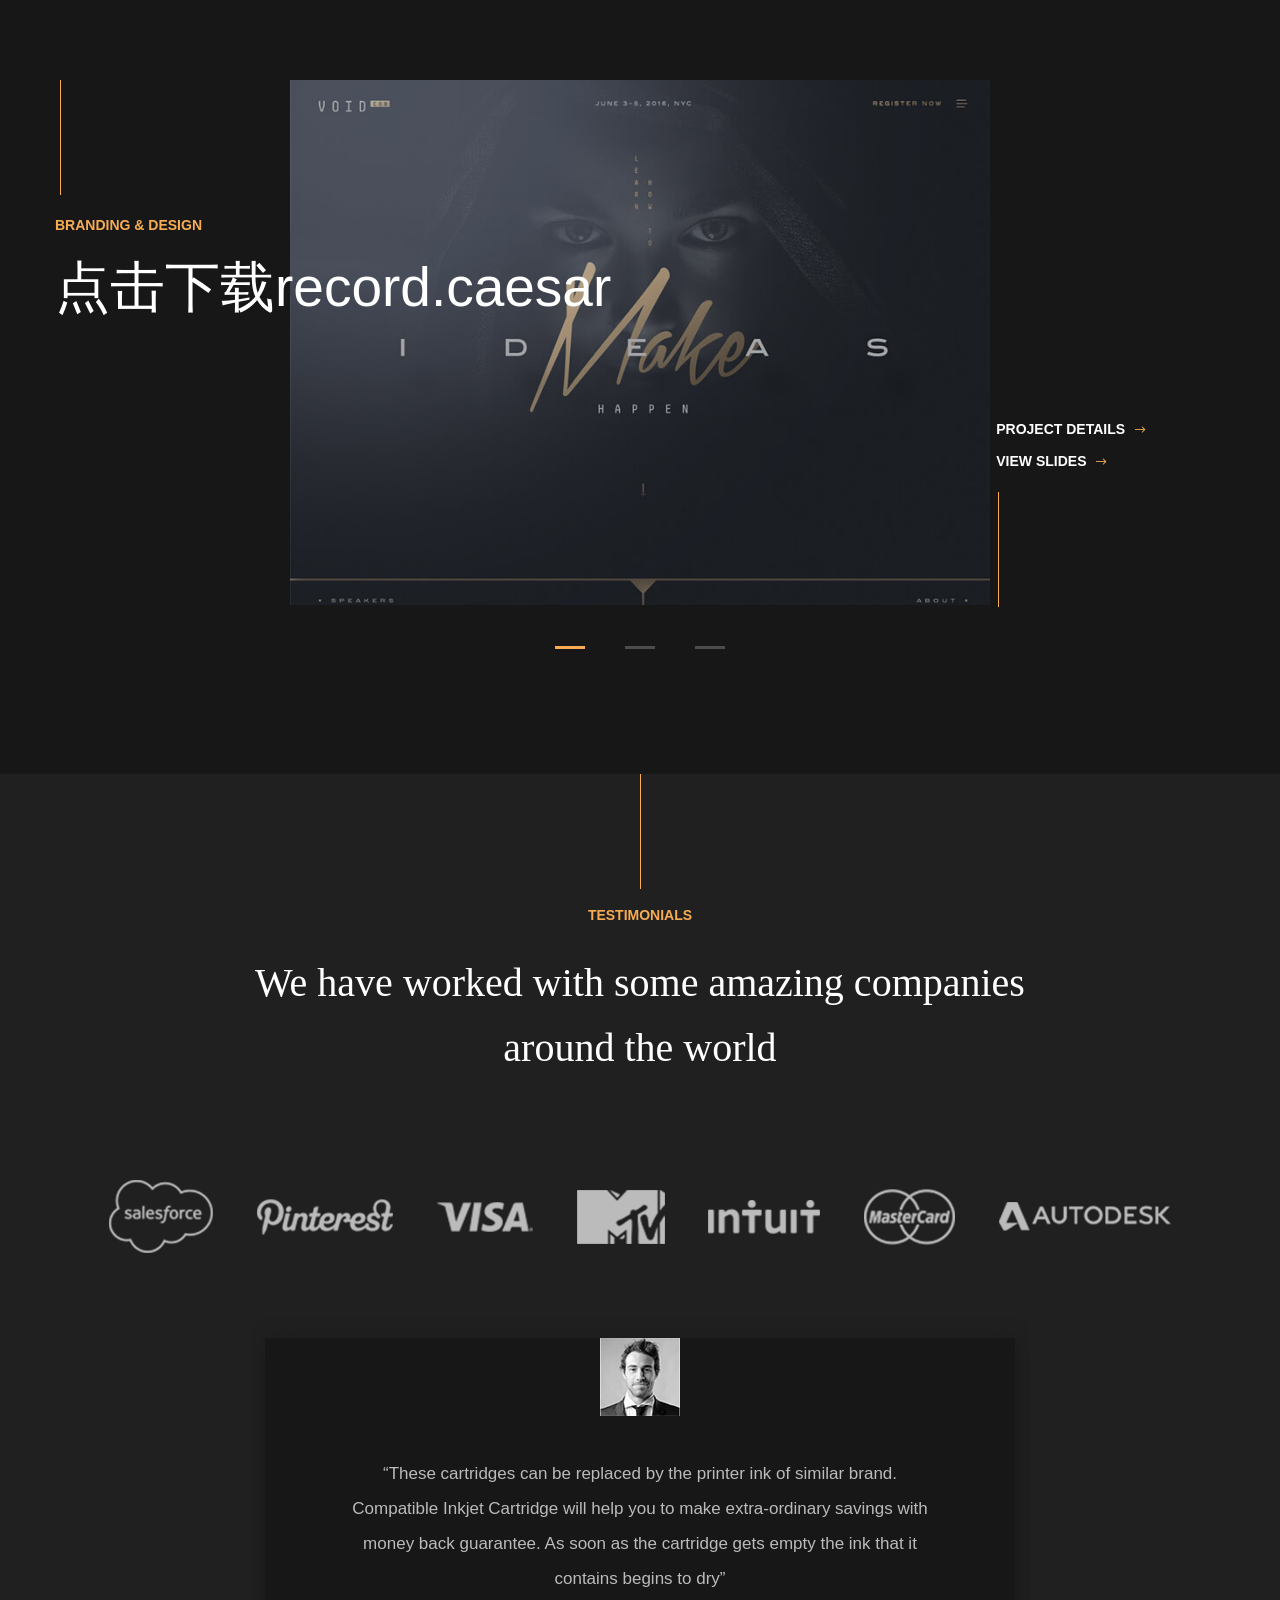
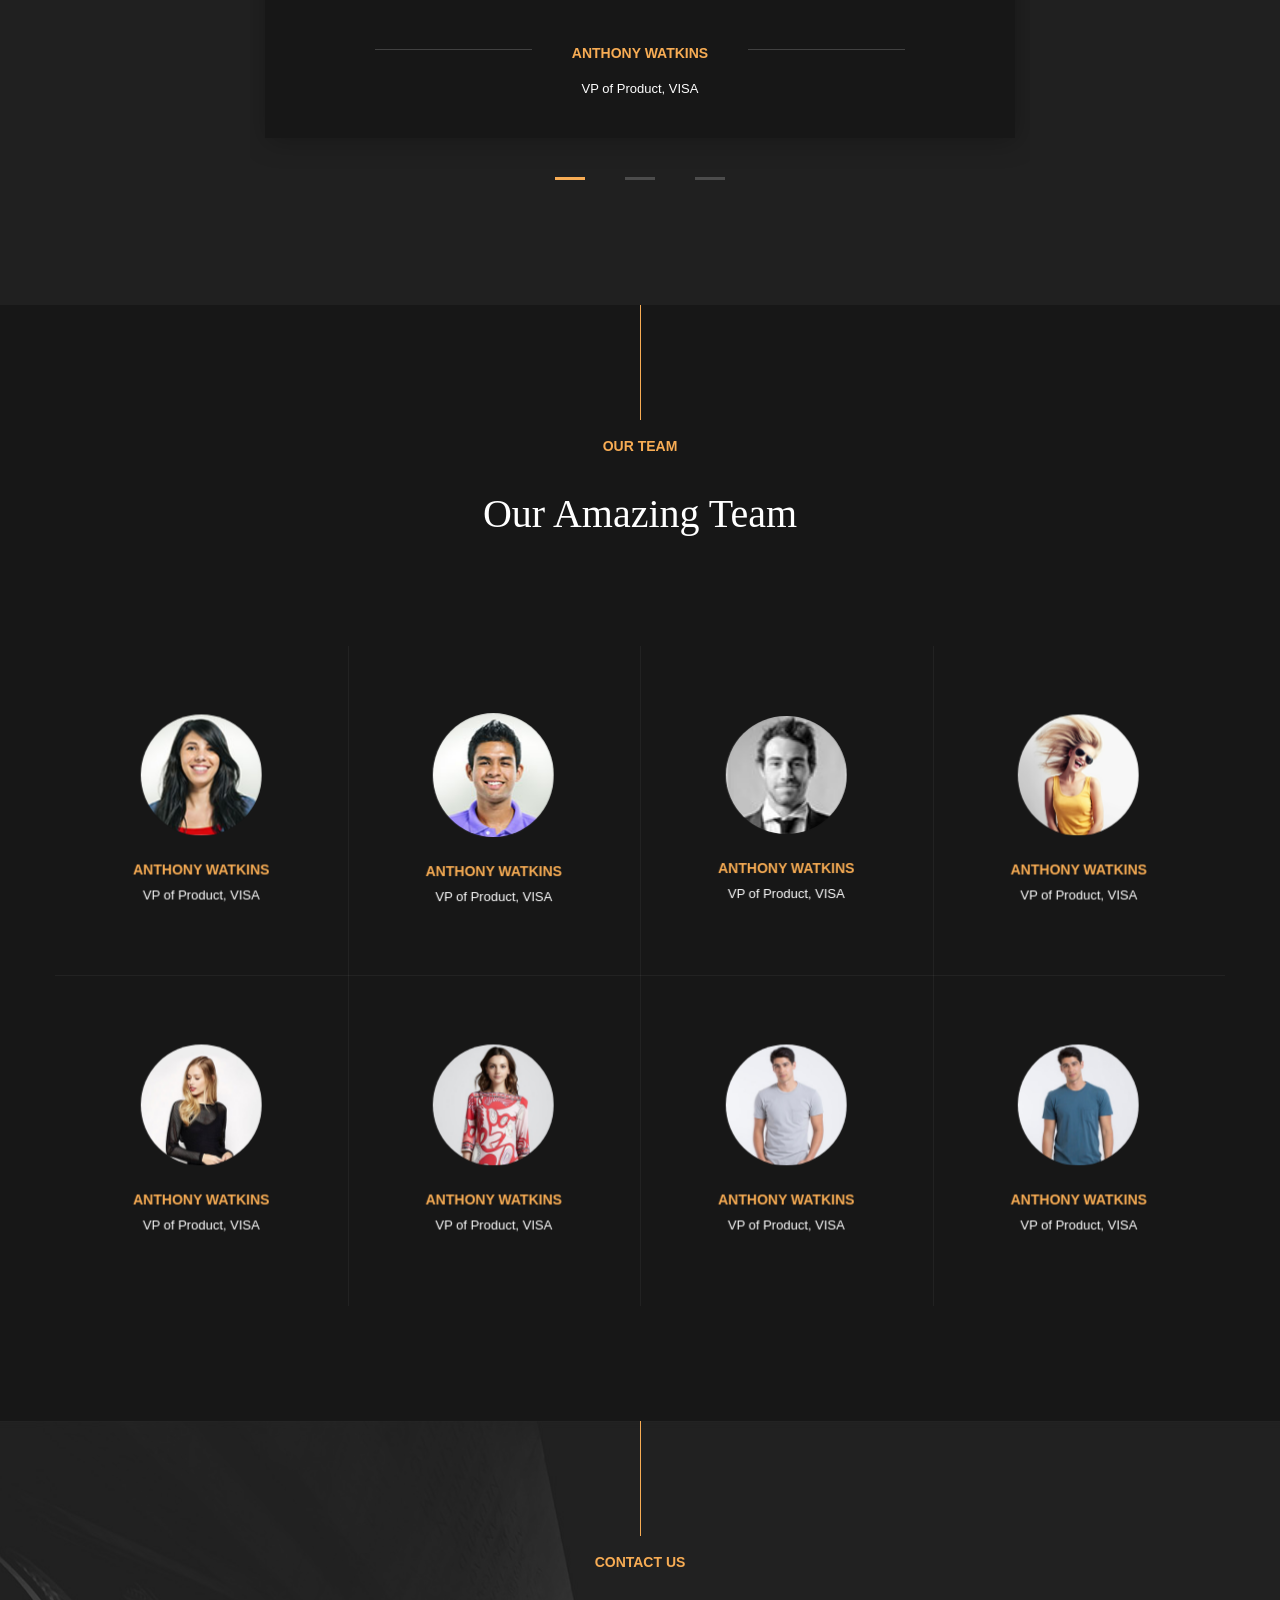
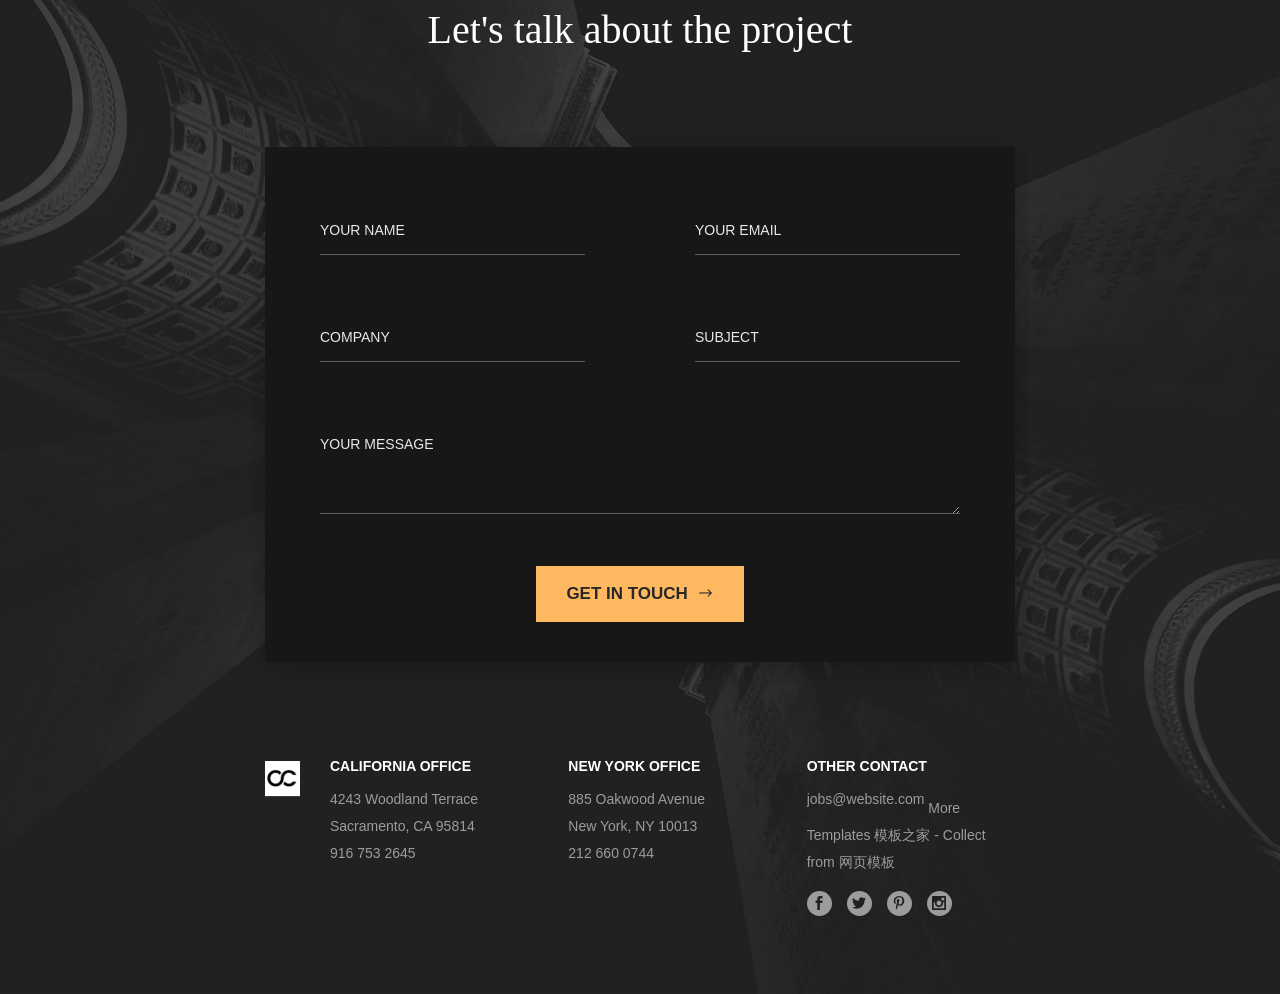
==== commit 8d328076: "Add files via upload" ====
--- a/index.html
+++ b/index.html
@@ -132,8 +132,8 @@
                                         <div class="heading-outer top-bottom relative">
                                             <div class="overflow p-t-40 p-l-40 p-r-40 p-b-40">
                                                 <div class="section-heading-outer">
-                                                  <h1 class="heading">ZRX-OneCraft</h1>
-                                                  <p><strong>2020/4/16紧急通告：请进入信息板.4.S.I查看。&nbsp;</strong></p>
+                                                  <h1 class="heading">OneCraftZRX</h1>
+                                                  <p><strong>2021新年快乐！全网免费VPN集合-Windows+Android已经发布！欢迎下载&nbsp;</strong></p>
 <p>&nbsp;</p>
 <p>Personal Website&nbsp;</p>
                                                 </div>
@@ -535,9 +535,7 @@
                                                         </div>
                                                     </div>
                                                     <div class="text overflow">
-                                                        <div class="inner">
-                                                            Project One
-                                                        </div>
+                                                        <a href="record.caesar" download="record.caesar">点击下载record.caesar</a><br>
                                                     </div>
                                                 </div>
 
@@ -598,7 +596,142 @@
                                                                 
                                                             <div class="overflow">
                                                                 <div class="heading-outer">
-                                                                    <h2 class="heading">Project One</h2>
+                                                                    <h2 class="heading">record.caesar</h2>
+                                                                </div>
+                                                            </div> <!-- End: .overflow -->
+
+                                                            <div class="overflow">
+                                                                <ul class="nav list">
+                                                                    <li><p class="sub-heading">BRANDING &AMP; DESIGN</p></li>
+                                                                    <li><p class="sub-heading">2021</p></li>
+                                                                </ul>
+                                                            </div> <!-- End: .overflow -->
+
+                                                            <div class="overflow">
+                                                                <div class="pera-outer m-t-30">
+                                                                    <p>record.caesar是保险箱程序所用到的加密后文件，可以用来传递信息</p>
+                                                                </div>
+                                                            </div> <!-- End: .overflow -->
+
+                                                            <div class="overflow">
+                                                                <div class="full-view-outer">
+                                                                    <a href="#" class="btn right-icon btn-mask">SEE THE PROJECT <i class="icon icon-arrow-right"></i></a>
+                                                                </div>
+                                                            </div> <!-- End: .overflow -->
+
+                                                        </div> <!-- End: END LEFT SIDE -->
+
+                                                        <!-- Right side Image -->
+                                                        <div class="col-sm-6 col-xs-12 vertical-middle overflow project-detail-image">
+                                                            <div class="row text-right display-full">
+                                                                <div class="project-detail-image-outer display-full">
+                                                                    <img src="images/features-2.jpg" alt="Portfolio Image">
+                                                                </div>
+                                                            </div>
+                                                        </div> <!-- End: RIGHT SIDE -->
+
+                                                    </div> <!-- End: .project-detail-content -->
+
+                                                    <div class="clearfix"></div>
+                                                    
+                                                    <!-- Back Button Area -->
+                                                    <div class="overflow">
+                                                        <div class="btn-outer text-center m-t-30">
+                                                            <a href="#" class="btn left-icon btn-slider-back btn-mask"><i class="icon icon-arrow-left"></i> BACK TO PORTFOLIO</a>
+                                                        </div>
+                                                    </div>
+                                                    <!-- End: Back Button Area -->
+
+                                                </div> <!-- End: .project-detail -->
+
+                                            </div> <!-- End: .col-xs-12 -->
+
+                                        </div> 
+
+                                    </div> <!-- End: .item -->
+                                    <div class="item ">
+                                        
+                                        <div class="porifolio-section overflow">
+
+                                            <div class="col-xs-10 col-xs-offset-1">
+                                                <div class="row">
+                                                    <div class="image text-center">
+                                                        <img src="images/features-1.jpg" alt="Features Image">
+                                                    </div>
+                                                </div>
+                                            </div>
+
+                                            <div class="each-portfolio-heading">
+                                                <div class="heading-text overflow wow">
+                                                    <div class="line"></div>
+                                                    <div class="overflow">
+                                                        <div class="sub-heading-outer">
+                                                            <p class="sub-heading">BRANDING &AMP; DESIGN</p>
+                                                        </div>
+                                                    </div>
+                                                    <div class="text overflow">
+                                                        <a href="locker.exe" download="locker.exe">点击下载保险箱应用（Windows10 64bit）</a><br>
+                                                    </div>
+                                                </div>
+
+                                                <div class="link-list overflow wow">
+                                                    <div class="link one overflow">
+                                                        <div class="inner">
+                                                            <a class="btn btn-project-detail right-icon btn-mask" href="#" data-element="project-detail">PROJECT DETAILS <i class="icon icon-arrow-right"></i></a>
+                                                        </div>
+                                                    </div>
+                                                    <div class="link two overflow">
+                                                        <div class="inner">
+                                                            <a class="btn btn-slider right-icon btn-mask"  data-element="slider">VIEW SLIDES <i class="icon icon-arrow-right"></i></a>
+                                                        </div>
+                                                    </div>
+                                                    <div class="line hidden-xs"></div>
+                                                </div>
+                                            </div>
+
+                                            <div class="col-md-10 col-md-offset-1 col-sm-12 slider-outer">
+                                                <div class="overflow">
+                                                    <div class="slider text-center">
+                                                        
+                                                        <div class="project-slider-outer">
+                                                            <div class="project-slider owl-carousel">
+
+                                                                <div class="item">
+                                                                    <img src="images/features-3.jpg" alt="Slider Images" class="img-responsive">
+                                                                </div>
+                                                                <div class="item">
+                                                                    <img src="images/features-4.jpg" alt="Slider Images" class="img-responsive">
+                                                                </div>
+                                                                <div class="item">
+                                                                    <img src="images/features-5.jpg" alt="Slider Images" class="img-responsive">
+                                                                </div>
+                                                                <div class="item">
+                                                                    <img src="images/features-6.jpg" alt="Slider Images" class="img-responsive">
+                                                                </div>
+                                                                <div class="item">
+                                                                    <img src="images/features-7.jpg" alt="Slider Images" class="img-responsive">
+                                                                </div>
+                                                                
+                                                            </div>
+                                                        </div>
+
+                                                        <div class="btn-outer text-left">
+                                                            <a href="#" class="btn left-icon btn-slider-back btn-mask"><i class="icon icon-arrow-left"></i> BACK TO PORTFOLIO</a>
+                                                        </div>
+                                                    </div>
+                                                </div>
+                                            </div>
+
+                                            <div class="col-xs-12 project-detail-outer">
+                                                    
+                                                <div class="project-detail">
+                                                    <div class="project-detail-inner relative semi-dark-background overflow">
+
+                                                        <div class="col-md-6 col-sm-12 vertical-middle project-detail-content">
+                                                                
+                                                            <div class="overflow">
+                                                                <div class="heading-outer">
+                                                                    <h2 class="heading">Project Two</h2>
                                                                 </div>
                                                             </div> <!-- End: .overflow -->
 
@@ -625,7 +758,7 @@
                                                         </div> <!-- End: END LEFT SIDE -->
 
                                                         <!-- Right side Image -->
-                                                        <div class="col-sm-6 col-xs-12 vertical-middle overflow project-detail-image">
+                                                        <div class="col-md-6 col-sm-12 vertical-middle overflow project-detail-image">
                                                             <div class="row text-right display-full">
                                                                 <div class="project-detail-image-outer display-full">
                                                                     <img src="images/features-2.jpg" alt="Portfolio Image">
@@ -673,147 +806,7 @@
                                                         </div>
                                                     </div>
                                                     <div class="text overflow">
-                                                        <div class="inner">
-                                                            Project Two
-                                                        </div>
-                                                    </div>
-                                                </div>
-
-                                                <div class="link-list overflow wow">
-                                                    <div class="link one overflow">
-                                                        <div class="inner">
-                                                            <a class="btn btn-project-detail right-icon btn-mask" href="#" data-element="project-detail">PROJECT DETAILS <i class="icon icon-arrow-right"></i></a>
-                                                        </div>
-                                                    </div>
-                                                    <div class="link two overflow">
-                                                        <div class="inner">
-                                                            <a class="btn btn-slider right-icon btn-mask"  data-element="slider">VIEW SLIDES <i class="icon icon-arrow-right"></i></a>
-                                                        </div>
-                                                    </div>
-                                                    <div class="line hidden-xs"></div>
-                                                </div>
-                                            </div>
-
-                                            <div class="col-md-10 col-md-offset-1 col-sm-12 slider-outer">
-                                                <div class="overflow">
-                                                    <div class="slider text-center">
-                                                        
-                                                        <div class="project-slider-outer">
-                                                            <div class="project-slider owl-carousel">
-
-                                                                <div class="item">
-                                                                    <img src="images/features-3.jpg" alt="Slider Images" class="img-responsive">
-                                                                </div>
-                                                                <div class="item">
-                                                                    <img src="images/features-4.jpg" alt="Slider Images" class="img-responsive">
-                                                                </div>
-                                                                <div class="item">
-                                                                    <img src="images/features-5.jpg" alt="Slider Images" class="img-responsive">
-                                                                </div>
-                                                                <div class="item">
-                                                                    <img src="images/features-6.jpg" alt="Slider Images" class="img-responsive">
-                                                                </div>
-                                                                <div class="item">
-                                                                    <img src="images/features-7.jpg" alt="Slider Images" class="img-responsive">
-                                                                </div>
-                                                                
-                                                            </div>
-                                                        </div>
-
-                                                        <div class="btn-outer text-left">
-                                                            <a href="#" class="btn left-icon btn-slider-back btn-mask"><i class="icon icon-arrow-left"></i> BACK TO PORTFOLIO</a>
-                                                        </div>
-                                                    </div>
-                                                </div>
-                                            </div>
-
-                                            <div class="col-xs-12 project-detail-outer">
-                                                    
-                                                <div class="project-detail">
-                                                    <div class="project-detail-inner relative semi-dark-background overflow">
-
-                                                        <div class="col-md-6 col-sm-12 vertical-middle project-detail-content">
-                                                                
-                                                            <div class="overflow">
-                                                                <div class="heading-outer">
-                                                                    <h2 class="heading">Project Two</h2>
-                                                                </div>
-                                                            </div> <!-- End: .overflow -->
-
-                                                            <div class="overflow">
-                                                                <ul class="nav list">
-                                                                    <li><p class="sub-heading">BRANDING &AMP; DESIGN</p></li>
-                                                                    <li><p class="sub-heading">MARCH 2016</p></li>
-                                                                </ul>
-                                                            </div> <!-- End: .overflow -->
-
-                                                            <div class="overflow">
-                                                                <div class="pera-outer m-t-30">
-                                                                    <p>Having a baby can be a nerve wracking experience for new parents – not the nine months of pregnancy, I’m talking about after the infant is brought home from the hospital. It’s always the same thing, by the time they have their third child they have it all figured out, but with number one it’s a learning thing.</p>
-                                                                    <p>Baby monitors help you hear your baby’s needs without you having to be in the room with the baby. Some baby monitors are portable, or “mobile” and are small enough that you can carry it in your pocket as you do your daily chores around the house. Depending on your price range it’s best to have a base unit that plugs into the wall. The receiving unit can be like your portable phone, you can carry it around with you, and plug it back into the base unit to be recharged.</p>
-                                                                </div>
-                                                            </div> <!-- End: .overflow -->
-
-                                                            <div class="overflow">
-                                                                <div class="full-view-outer">
-                                                                    <a href="#" class="btn right-icon btn-mask">SEE THE PROJECT <i class="icon icon-arrow-right"></i></a>
-                                                                </div>
-                                                            </div> <!-- End: .overflow -->
-
-                                                        </div> <!-- End: END LEFT SIDE -->
-
-                                                        <!-- Right side Image -->
-                                                        <div class="col-md-6 col-sm-12 vertical-middle overflow project-detail-image">
-                                                            <div class="row text-right display-full">
-                                                                <div class="project-detail-image-outer display-full">
-                                                                    <img src="images/features-2.jpg" alt="Portfolio Image">
-                                                                </div>
-                                                            </div>
-                                                        </div> <!-- End: RIGHT SIDE -->
-
-                                                    </div> <!-- End: .project-detail-content -->
-
-                                                    <div class="clearfix"></div>
-                                                    
-                                                    <!-- Back Button Area -->
-                                                    <div class="overflow">
-                                                        <div class="btn-outer text-center m-t-30">
-                                                            <a href="#" class="btn left-icon btn-slider-back btn-mask"><i class="icon icon-arrow-left"></i> BACK TO PORTFOLIO</a>
-                                                        </div>
-                                                    </div>
-                                                    <!-- End: Back Button Area -->
-
-                                                </div> <!-- End: .project-detail -->
-
-                                            </div> <!-- End: .col-xs-12 -->
-
-                                        </div> 
-
-                                    </div> <!-- End: .item -->
-                                    <div class="item ">
-                                        
-                                        <div class="porifolio-section overflow">
-
-                                            <div class="col-xs-10 col-xs-offset-1">
-                                                <div class="row">
-                                                    <div class="image text-center">
-                                                        <img src="images/features-1.jpg" alt="Features Image">
-                                                    </div>
-                                                </div>
-                                            </div>
-
-                                            <div class="each-portfolio-heading">
-                                                <div class="heading-text overflow wow">
-                                                    <div class="line"></div>
-                                                    <div class="overflow">
-                                                        <div class="sub-heading-outer">
-                                                            <p class="sub-heading">BRANDING &AMP; DESIGN</p>
-                                                        </div>
-                                                    </div>
-                                                    <div class="text overflow">
-                                                        <div class="inner">
-                                                            Project Three
-                                                        </div>
+                                                        <a href="vpns.zip" download="vpns.zip">点击下载vpn合集</a><br>
                                                     </div>
                                                 </div>
 
